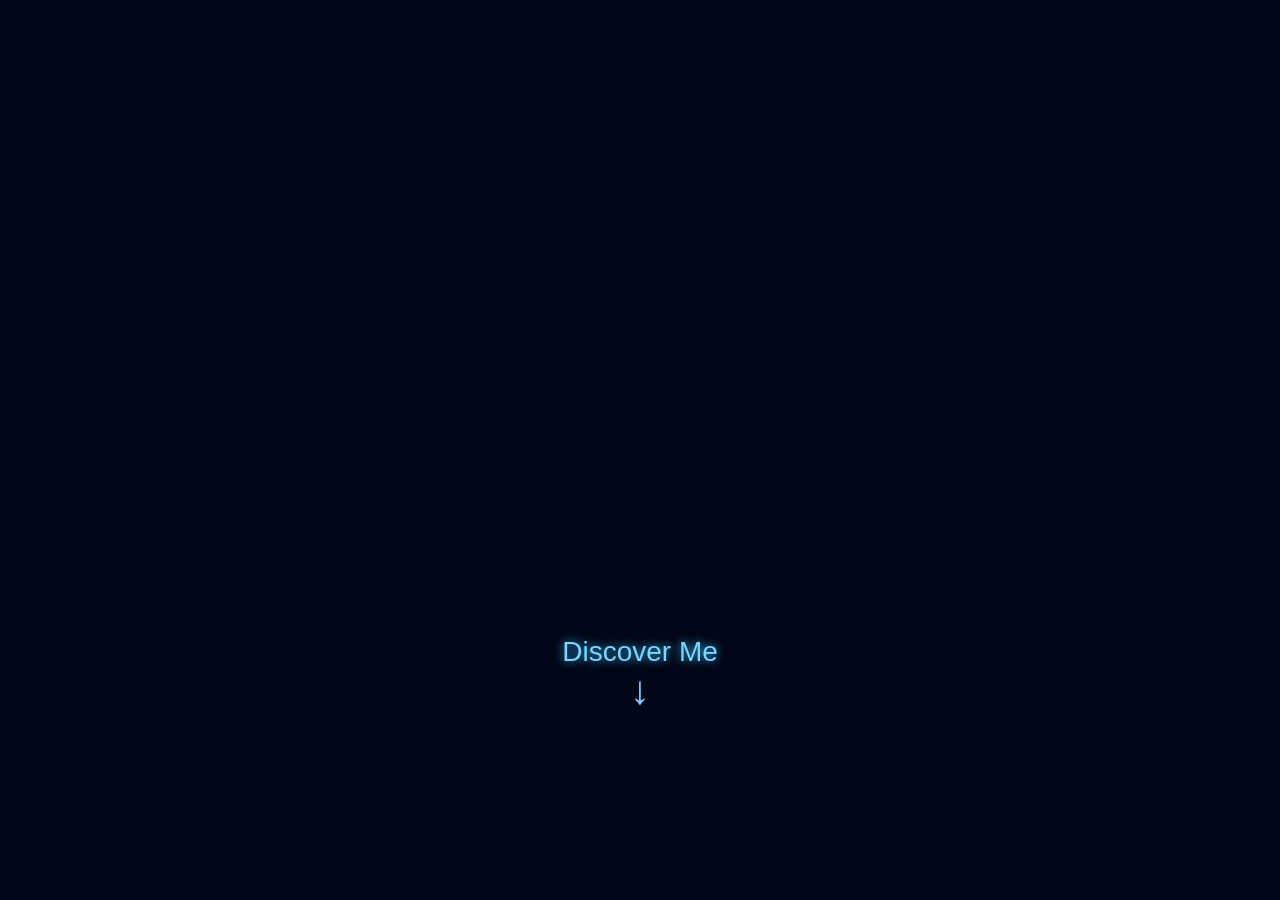
==== index.html @ 6252eab5 "Initial portfolio structure" ====
<!DOCTYPE html>
<html lang="en">
    <head>
        <meta charset="UTF-8">
        <meta name="viewport" content="width=device-width, initial-scale=1.0">
        <title>Srishti | Portfolio</title>
        <link rel="stylesheet" href="style.css">
    </head>
    <body>
    <section class="hero">
        <div class="character-wrap">
            <svg class="animated"
           id="freepik_stories-thesis"
           xmlns="http://www.w3.org/2000/svg"
           viewBox="0 0 500 500"
           xmlns:xlink="http://www.w3.org/1999/xlink">

           
        <!-- 🔴 PASTE ALL YOUR SVG <g> CONTENT HERE -->
        <!-- EVERYTHING BETWEEN <svg> ... </svg> -->

      </svg>
        </div>

        <div class="discover">
            <p>Discover Me</p>
            <span >↓</span>
        </div>
    </section>
    <script src="script.js"></script>
    </body>

</html>
---- style.css ----
*{
    margin:0;
    padding:0;
    box-sizing: border-box;
}
body{
    background-color: #020617;
    color: #e2e8f0;
    font-family: Arial, sans-serif;

}
.hero{
    height: 100vh;
    display: flex;
    flex-direction:column;
    justify-content:center;
    align-items: center;
    gap: 24px;
}
.character-wrap{
    width: 420px;
    max-width: 80vw;
}
.discover p{
    font-size:28px;
    color: #7dd3fc;
    text-shadow: 0 0 10px #38bdf8;

}
.discover span{
    display:block;
    font-size:40px;
    text-align:center;
    color: #7dd3fc;
}
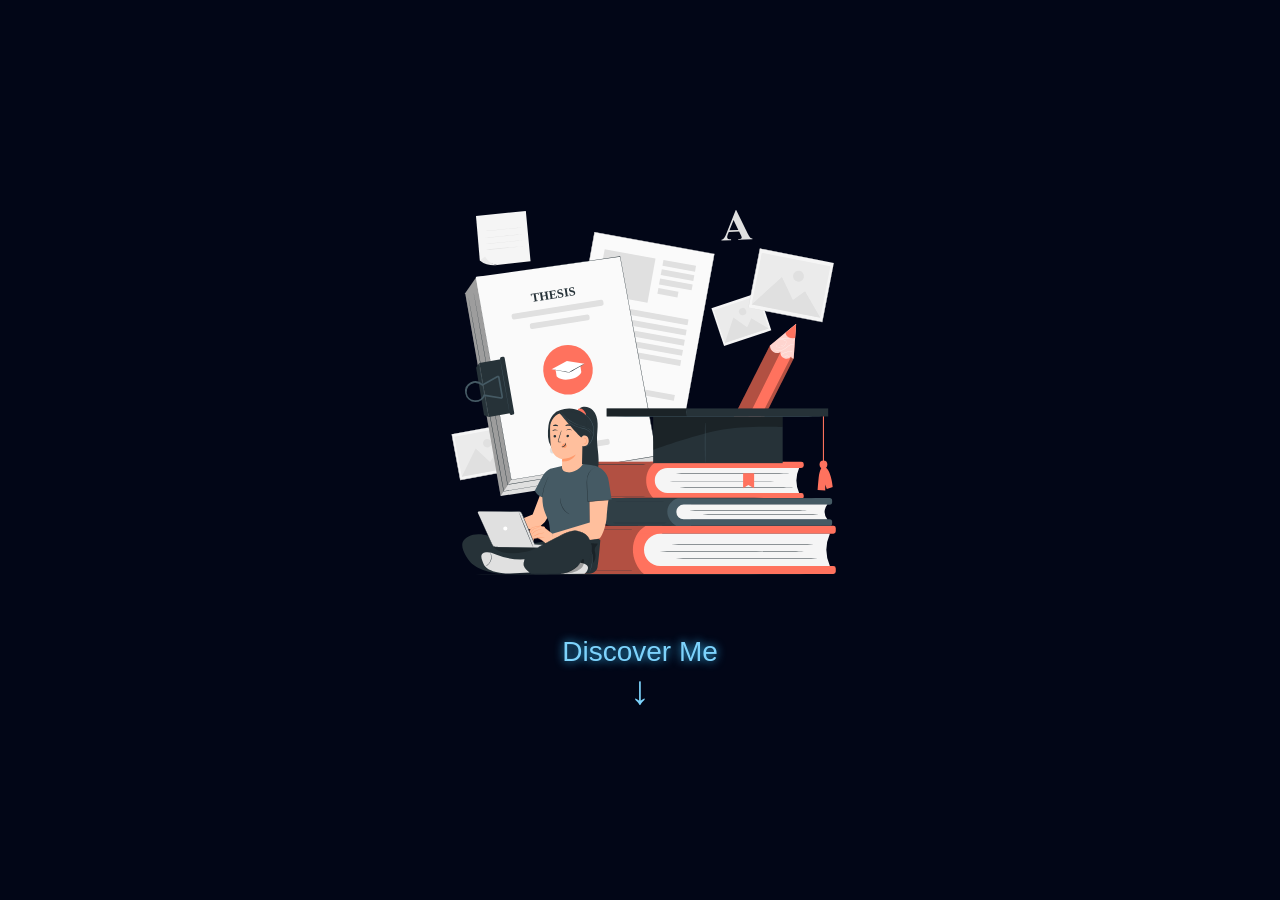
==== commit 18781b38: "added svg and hovering effects" ====
--- a/index.html
+++ b/index.html
@@ -9,17 +9,9 @@
     <body>
     <section class="hero">
         <div class="character-wrap">
-            <svg class="animated"
-           id="freepik_stories-thesis"
-           xmlns="http://www.w3.org/2000/svg"
-           viewBox="0 0 500 500"
-           xmlns:xlink="http://www.w3.org/1999/xlink">
-
-           
-        <!-- 🔴 PASTE ALL YOUR SVG <g> CONTENT HERE -->
-        <!-- EVERYTHING BETWEEN <svg> ... </svg> -->
-
-      </svg>
+          
+        <svg class="animated" id="freepik_stories-thesis" xmlns="http://www.w3.org/2000/svg" viewBox="0 0 500 500" version="1.1" xmlns:xlink="http://www.w3.org/1999/xlink" xmlns:svgjs="http://svgjs.com/svgjs"><g id="freepik--background-complete--inject-161" class="animable" style="transform-origin: 253.2px 187.16px;"><g id="el8sx26xy6p17"><rect x="30.42" y="286.45" width="69.22" height="55.34" style="fill: rgb(245, 245, 245); transform-origin: 65.03px 314.12px; transform: rotate(-10.6deg);" class="animable"></rect></g><path d="M94,280.56l-.33.08-1,.19-3.69.72-13.93,2.67L26,293.52l.19-.28c3,16.19,6.52,34.75,10.21,54.39h0l-.31-.22,68-12.68-.17.26c-3-16.38-5.52-29.95-7.27-39.46-.86-4.75-1.54-8.48-2-11-.23-1.27-.4-2.24-.52-2.92s-.17-1-.17-1,.08.32.2,1l.57,2.87c.49,2.55,1.2,6.26,2.11,11,1.81,9.53,4.39,23.14,7.51,39.56l.05.21-.22.05L36.14,348l-.26.05-.05-.27h0c-3.66-19.64-7.13-38.2-10.15-54.4l0-.23.24-.05L75.16,284l13.89-2.54,3.67-.66.93-.16Z" style="fill: rgb(224, 224, 224); transform-origin: 65.04px 314.305px;" id="eli4t8zsnjisf" class="animable"></path><g id="elwce8hynsrtm"><rect x="32.8" y="289.94" width="64.36" height="48.37" style="fill: rgb(235, 235, 235); transform-origin: 64.98px 314.125px; transform: rotate(-10.6deg);" class="animable"></rect></g><polygon points="37.8 343.82 54.37 310.13 71.51 326.06 78.95 314.44 101.06 331.99 37.8 343.82" style="fill: rgb(224, 224, 224); transform-origin: 69.43px 326.975px;" id="elloaudw7myx" class="animable"></polygon><path d="M73.19,302.87a5.07,5.07,0,1,1-5.92-4.05A5.07,5.07,0,0,1,73.19,302.87Z" style="fill: rgb(224, 224, 224); transform-origin: 68.2065px 303.803px;" id="elhnpnfuqfcrw" class="animable"></path><g id="elbz5wl16k03t"><rect x="151.97" y="89.38" width="195.57" height="144.8" style="fill: rgb(250, 250, 250); transform-origin: 249.755px 161.78px; transform: rotate(-79.74deg);" class="animable"></rect></g><path d="M303.57,270.89s.05-.32.15-.92l.48-2.71c.42-2.38,1.05-5.9,1.86-10.47,1.65-9.16,4.05-22.54,7.09-39.48l25-138.9.2.28L195.9,52.92h0l.31-.22c-13,71.79-25.07,138.29-34.89,192.43l-.17-.25,103.53,18.86L293.41,269l7.56,1.4c1.71.31,2.6.49,2.6.49l-2.56-.44-7.53-1.34L264.75,264l-103.7-18.66-.21,0,0-.21c9.79-54.16,21.82-120.66,34.8-192.45l0-.26.27,0h0L338.45,78.21l.24.05,0,.23c-10.37,57-19.13,105.13-25.29,139l-7.2,39.4c-.84,4.55-1.48,8-1.92,10.42-.22,1.17-.38,2.06-.49,2.67Z" style="fill: rgb(224, 224, 224); transform-origin: 249.765px 161.655px;" id="eln1v0qondsfc" class="animable"></path><g id="el309u8sam9k2"><rect x="202.69" y="78.04" width="61.48" height="53.56" style="fill: rgb(224, 224, 224); transform-origin: 233.43px 104.82px; transform: rotate(10.26deg);" class="animable"></rect></g><g id="el0rsmyx71f4yh"><rect x="277.03" y="89.12" width="39.36" height="6.99" style="fill: rgb(224, 224, 224); transform-origin: 296.71px 92.615px; transform: rotate(10.26deg);" class="animable"></rect></g><g id="eldlwut2esyp5"><rect x="195.71" y="146.52" width="112.34" height="6.99" style="fill: rgb(224, 224, 224); transform-origin: 251.88px 150.015px; transform: rotate(10.26deg);" class="animable"></rect></g><g id="elhm9gqmitom5"><rect x="193.52" y="158.63" width="112.34" height="6.99" style="fill: rgb(224, 224, 224); transform-origin: 249.69px 162.125px; transform: rotate(10.26deg);" class="animable"></rect></g><g id="el695xyw5ick"><rect x="191.33" y="170.73" width="112.34" height="6.99" style="fill: rgb(224, 224, 224); transform-origin: 247.5px 174.225px; transform: rotate(10.26deg);" class="animable"></rect></g><g id="elobc53qbw628"><rect x="189.13" y="182.84" width="112.34" height="6.99" style="fill: rgb(224, 224, 224); transform-origin: 245.3px 186.335px; transform: rotate(10.26deg);" class="animable"></rect></g><g id="el4hdaswkaq0c"><rect x="186.94" y="194.94" width="112.34" height="6.99" style="fill: rgb(224, 224, 224); transform-origin: 243.11px 198.435px; transform: rotate(10.26deg);" class="animable"></rect></g><g id="el2j4w53pngjs"><rect x="179.43" y="236.44" width="112.34" height="6.99" style="fill: rgb(224, 224, 224); transform-origin: 235.6px 239.935px; transform: rotate(10.26deg);" class="animable"></rect></g><g id="elz5rcsgw7vks"><rect x="185.16" y="202.53" width="61.67" height="6.99" style="fill: rgb(224, 224, 224); transform-origin: 215.995px 206.025px; transform: rotate(10.26deg);" class="animable"></rect></g><g id="el0wqcmqgoxikb"><rect x="275.02" y="100.25" width="39.36" height="6.99" style="fill: rgb(224, 224, 224); transform-origin: 294.7px 103.745px; transform: rotate(10.26deg);" class="animable"></rect></g><g id="eldefyq8ku51j"><rect x="273" y="111.38" width="39.36" height="6.99" style="fill: rgb(224, 224, 224); transform-origin: 292.68px 114.875px; transform: rotate(10.4077deg);" class="animable"></rect></g><g id="el8rw4mo4u4em"><rect x="271.11" y="121.16" width="24.27" height="6.99" style="fill: rgb(224, 224, 224); transform-origin: 283.245px 124.655px; transform: rotate(10.26deg);" class="animable"></rect></g><path d="M368,51.76l-12.29.5-1.33,3.44a7.59,7.59,0,0,0-.6,2.83A2.32,2.32,0,0,0,355,60.64a10.09,10.09,0,0,0,3.44.47l0,1L347,62.53l0-1a5.17,5.17,0,0,0,3-1.68,20.43,20.43,0,0,0,2.77-5.36L364,26.27l.49,0,13.69,28q2,4,3.16,5a4,4,0,0,0,2.5.83l0,.94-16.83.68,0-.95.7,0a5.19,5.19,0,0,0,2.82-.68,1.34,1.34,0,0,0,.52-1.2,3.21,3.21,0,0,0-.19-.94c0-.15-.33-.79-.85-1.89Zm-.95-1.86-5.66-11.78-4.86,12.2Z" style="fill: rgb(224, 224, 224); transform-origin: 365.42px 44.4px;" id="el5mfqd2sklts" class="animable"></path><g id="el0eger2beatn5"><rect x="341.04" y="132.61" width="59.26" height="47.38" style="fill: rgb(245, 245, 245); transform-origin: 370.67px 156.3px; transform: rotate(-18.47deg);" class="animable"></rect></g><g id="elnxmldl0bpfn"><rect x="343.08" y="135.6" width="55.09" height="41.41" style="fill: rgb(235, 235, 235); transform-origin: 370.625px 156.305px; transform: rotate(-18.47deg);" class="animable"></rect></g><polygon points="351.06 184.67 361.16 154.16 377.56 165.66 382.5 154.93 403.31 167.22 351.06 184.67" style="fill: rgb(224, 224, 224); transform-origin: 377.185px 169.415px;" id="el8aqpzucdksu" class="animable"></polygon><path d="M376.26,145.79a4.34,4.34,0,1,1-5.49-2.74A4.33,4.33,0,0,1,376.26,145.79Z" style="fill: rgb(224, 224, 224); transform-origin: 372.144px 147.165px;" id="elrfrnpo9lly" class="animable"></path><g id="elgmjlf4nin1s"><rect x="394.11" y="71.12" width="71.59" height="89.54" style="fill: rgb(245, 245, 245); transform-origin: 429.905px 115.89px; transform: rotate(-78.92deg);" class="animable"></rect></g><path d="M480.72,89.37l-.43-.07-1.24-.22-4.78-.91-18-3.46L392.8,72.4l.28-.19c-4.09,20.91-8.77,44.88-13.73,70.25h0l-.21-.32L467,159.41l-.26.17c4.19-21.14,7.66-38.67,10.09-50.92,1.23-6.13,2.19-10.94,2.85-14.23.33-1.64.58-2.89.76-3.76s.28-1.3.28-1.3-.07.43-.23,1.27-.39,2.1-.7,3.72c-.63,3.28-1.55,8.08-2.72,14.2-2.38,12.3-5.79,29.89-9.89,51.11l-.05.22-.21,0L379,142.68l-.26-.05.05-.26h0c5-25.36,9.69-49.33,13.79-70.24l.05-.24.23.05L456.47,84.5l17.92,3.58,4.73,1,1.2.25Z" style="fill: rgb(224, 224, 224); transform-origin: 429.73px 115.89px;" id="elqd9y71m0oqm" class="animable"></path><g id="el7oorfshxd42"><rect x="398.56" y="74.26" width="62.57" height="83.25" style="fill: rgb(235, 235, 235); transform-origin: 429.845px 115.885px; transform: rotate(-78.92deg);" class="animable"></rect></g><polygon points="382.98 138.59 418.99 106.01 431.99 133.35 446.48 122.93 464.68 154.59 382.98 138.59" style="fill: rgb(224, 224, 224); transform-origin: 423.83px 130.3px;" id="elgltfud566om" class="animable"></polygon><path d="M445.09,106.26a6.56,6.56,0,1,1-5.18-7.69A6.55,6.55,0,0,1,445.09,106.26Z" style="fill: rgb(224, 224, 224); transform-origin: 438.651px 105.008px;" id="elq28e1c486de" class="animable"></path><polygon points="54.74 33.21 59.28 86.19 79.83 91.76 119.69 87.13 114.08 27.49 54.74 33.21" style="fill: rgb(245, 245, 245); transform-origin: 87.215px 59.625px;" id="elcc2b7y45qg" class="animable"></polygon><path d="M65.55,81.43l-6.26,4.76a22.73,22.73,0,0,0,8.17,4.54,32.74,32.74,0,0,0,12.37,1S70.34,90.12,65.55,81.43Z" style="fill: rgb(235, 235, 235); transform-origin: 69.56px 86.679px;" id="el5hisvqn6di8" class="animable"></path><path d="M109.28,47c0,.1-10.08,1.15-22.53,2.36s-22.57,2.11-22.58,2S74.25,50.18,86.71,49,109.27,46.87,109.28,47Z" style="fill: rgb(224, 224, 224); transform-origin: 86.725px 49.1786px;" id="ello28memj4i" class="animable"></path><path d="M109.87,55.12c0,.1-10.08,1.16-22.53,2.37s-22.57,2.1-22.58,2,10.08-1.16,22.54-2.37S109.86,55,109.87,55.12Z" style="fill: rgb(224, 224, 224); transform-origin: 87.315px 57.3035px;" id="elv57mzdz3jrf" class="animable"></path><path d="M110.82,62.31c0,.1-10.08,1.16-22.53,2.36s-22.56,2.11-22.57,2,10.07-1.15,22.53-2.36S110.81,62.21,110.82,62.31Z" style="fill: rgb(224, 224, 224); transform-origin: 88.27px 64.4907px;" id="elnrbuugxo83s" class="animable"></path><path d="M111.45,69.26c0,.09-10.08,1.15-22.54,2.36s-22.56,2.11-22.57,2,10.08-1.16,22.54-2.36S111.44,69.16,111.45,69.26Z" style="fill: rgb(224, 224, 224); transform-origin: 88.895px 71.4408px;" id="el230exxy1l5l" class="animable"></path></g><g id="freepik--Floor--inject-161" class="animable" style="transform-origin: 249px 459.895px;"><path d="M484.39,459.9c0,.14-105.4.26-235.38.26s-235.4-.12-235.4-.26,105.37-.27,235.4-.27S484.39,459.75,484.39,459.9Z" style="fill: rgb(38, 50, 56); transform-origin: 249px 459.895px;" id="el95smunwwf8" class="animable"></path></g><g id="freepik--Thesis--inject-161" class="animable animator-hidden" style="transform-origin: 156.069px 224.035px;"><polygon points="41.94 125.35 84.1 366.77 261.88 338.86 270.12 318.95 222.02 95.72 55.38 105.66 41.94 125.35" style="fill: rgb(224, 224, 224); transform-origin: 156.03px 231.245px;" id="elzoabm8laxjc" class="animable"></polygon><g id="el36cc2jr0fjg"><polygon points="84.1 366.77 96.73 347.42 54.57 105.99 41.94 125.35 84.1 366.77" style="opacity: 0.3; transform-origin: 69.335px 236.38px;" class="animable"></polygon></g><polygon points="54.57 105.99 96.73 347.42 270.12 318.95 226.31 81.5 54.57 105.99" style="fill: rgb(250, 250, 250); transform-origin: 162.345px 214.46px;" id="el1ffz67tou2rh" class="animable"></polygon><path d="M54.57,106l171.71-24.7.21,0,0,.2C238.78,147.81,254,230,270.38,318.9l.05.27-.27.05-2.86.47-170.53,28-.24,0,0-.24C71.73,204.86,54.94,108.12,54.57,106c.37,2.13,17.36,98.83,42.4,241.38l-.28-.19,170.52-28,2.86-.47-.22.31c-16.38-88.91-31.52-171.1-43.75-237.46l.24.17Z" style="fill: rgb(38, 50, 56); transform-origin: 162.5px 214.495px;" id="ellahppncu85" class="animable"></path><g id="elun8bh78z3ci"><circle cx="164.29" cy="216.42" r="29.55" style="fill: rgb(255, 114, 94); transform-origin: 164.29px 216.42px; transform: rotate(-82.43deg);" class="animable"></circle></g><path d="M150.74,224.18l-1.34-8.51L178.87,211l1.26,8s-1.8,6.88-13.72,8.76S150.74,224.18,150.74,224.18Z" style="fill: rgb(255, 255, 255); transform-origin: 164.765px 219.577px;" id="eld48mi1vqc7" class="animable"></path><polygon points="144.75 215.72 165.78 219.46 184.02 209.2 162.96 205.87 144.75 215.72" style="fill: rgb(255, 255, 255); transform-origin: 164.385px 212.665px;" id="el69gti45qw8h" class="animable"></polygon><g id="elz9k298idz4"><rect x="96.64" y="141.39" width="110.49" height="6.96" rx="2.35" style="fill: rgb(224, 224, 224); transform-origin: 151.885px 144.87px; transform: rotate(-8.98deg);" class="animable"></rect></g><g id="elkhqm8b4ue5i"><rect x="118.57" y="155.76" width="71.79" height="6.96" rx="2.35" style="fill: rgb(224, 224, 224); transform-origin: 154.465px 159.24px; transform: rotate(-8.98deg);" class="animable"></rect></g><g id="elvtcg752lvdf"><rect x="142.43" y="303.89" width="71.79" height="6.96" rx="2.35" style="fill: rgb(224, 224, 224); transform-origin: 178.325px 307.37px; transform: rotate(-8.98deg);" class="animable"></rect></g><path d="M261.19,325.66l-.84.16-2.48.43-9.59,1.6-35.61,5.84L92.37,353.24l-.26.05,0-.26c-1.68-9.55-3.45-19.55-5.25-29.74C77.18,268.54,68.46,219,62.15,183.11c-3.13-17.94-5.66-32.45-7.42-42.49-.86-5-1.53-8.91-2-11.56-.22-1.32-.39-2.32-.51-3s-.15-1-.15-1,.08.35.21,1,.31,1.69.55,3c.48,2.65,1.18,6.54,2.09,11.54,1.79,10,4.38,24.54,7.58,42.46,6.35,35.88,15.13,85.42,24.82,140.16,1.8,10.18,3.56,20.19,5.25,29.74l-.31-.22,120.34-19.38,35.63-5.68,9.6-1.51,2.49-.38Z" style="fill: rgb(38, 50, 56); transform-origin: 156.63px 239.175px;" id="elg0ijj4p4ru8" class="animable"></path><path d="M248,334.74l-.79.16-2.34.41-9.06,1.54-33.68,5.62L87.83,361.39l-.26,0,0-.25L81,325.47c-9.79-54-18.65-102.85-25.07-138.23-3.18-17.68-5.76-32-7.54-41.9-.87-4.94-1.56-8.78-2-11.4-.22-1.29-.4-2.28-.51-3s-.16-1-.16-1,.08.33.21,1l.57,3c.48,2.61,1.2,6.44,2.12,11.37l7.7,41.87c6.46,35.38,15.38,84.23,25.23,138.2,2.22,12.23,4.4,24.2,6.49,35.71l-.3-.21,114.31-18.74,33.7-5.47,9.07-1.45,2.35-.36Z" style="fill: rgb(38, 50, 56); transform-origin: 146.86px 245.665px;" id="el1xojkuuos3vk" class="animable"></path><polygon points="58.76 208.23 54.85 213.75 64.34 270.64 69.99 272.56 58.76 208.23" style="fill: rgb(38, 50, 56); transform-origin: 62.42px 240.395px;" id="eleunxr2gnkc7" class="animable"></polygon><g id="elftskhzo2r2f"><rect x="64.17" y="205.38" width="27.48" height="65.3" style="fill: rgb(38, 50, 56); transform-origin: 77.91px 238.03px; transform: rotate(-9.91deg);" class="animable"></rect></g><g id="elt47qkmeby9r"><rect x="89.1" y="200.62" width="5.49" height="69.84" rx="1.85" style="fill: rgb(38, 50, 56); transform-origin: 91.845px 235.54px; transform: rotate(-9.9deg);" class="animable"></rect></g><path d="M54.08,254.77A12.42,12.42,0,0,1,41.82,244a12.4,12.4,0,0,1,20.79-10.69l16.9-9.6a2.32,2.32,0,0,1,3.43,1.62l4,22.89a2.31,2.31,0,0,1-2.65,2.69l-19.08-3a12.44,12.44,0,0,1-11.13,6.88Zm0-22.81a9.47,9.47,0,0,0-1.5.11,10.58,10.58,0,0,0-8.81,11.68,10.4,10.4,0,0,0,19.9,2.64l.3-.72L84.61,249a.28.28,0,0,0,.27-.09.31.31,0,0,0,.09-.27l-4-22.9a.32.32,0,0,0-.18-.23.32.32,0,0,0-.29,0L62.25,235.83l-.54-.57A10.43,10.43,0,0,0,54.11,232Z" style="fill: rgb(69, 90, 100); transform-origin: 64.3424px 239.099px;" id="el42h0mprsdn4" class="animable"></path><path d="M94.68,267.75a3.53,3.53,0,0,1-.14-.64c-.09-.48-.2-1.09-.35-1.84-.3-1.67-.72-4-1.24-6.8-1-5.79-2.44-13.69-4-22.42s-2.89-16.65-3.89-22.46c-.47-2.82-.85-5.13-1.12-6.81-.12-.76-.21-1.38-.28-1.86a2.64,2.64,0,0,1-.06-.65,4.63,4.63,0,0,1,.16.63c.1.48.23,1.09.38,1.84.32,1.67.76,4,1.29,6.79,1.07,5.73,2.5,13.66,4,22.42s2.9,16.71,3.84,22.46c.48,2.88.84,5.21,1.08,6.82.11.81.21,1.43.25,1.87A2.66,2.66,0,0,1,94.68,267.75Z" style="fill: rgb(69, 90, 100); transform-origin: 89.1393px 236.01px;" id="elzk3t04w2rm" class="animable"></path><path d="M69.45,272.78a5.68,5.68,0,0,1-.14-.65c-.09-.47-.2-1.08-.34-1.84-.31-1.67-.73-4-1.25-6.79-1-5.8-2.44-13.7-4-22.43s-2.88-16.65-3.89-22.45c-.47-2.83-.85-5.14-1.12-6.81-.12-.77-.21-1.38-.28-1.86a2.71,2.71,0,0,1-.06-.66,3.68,3.68,0,0,1,.17.64c.09.48.22,1.09.37,1.84.32,1.67.76,4,1.29,6.78,1.07,5.74,2.5,13.66,4,22.43s2.9,16.7,3.85,22.45c.47,2.88.84,5.21,1.07,6.83.11.81.21,1.43.25,1.86A2.74,2.74,0,0,1,69.45,272.78Z" style="fill: rgb(69, 90, 100); transform-origin: 63.9093px 241.035px;" id="elqw7wjqyzp5" class="animable"></path><path d="M184,209.2a10.26,10.26,0,0,1-1.38.89l-3.86,2.27c-3.28,1.9-7.83,4.49-12.87,7.33l-.09.05-.09,0-.21,0c-5.75-1-11-2-14.7-2.69l-4.45-.87a9.33,9.33,0,0,1-1.62-.4,12.11,12.11,0,0,1,1.66.19l4.47.71c3.78.62,9,1.52,14.74,2.54l.2,0-.18,0c5.05-2.83,9.63-5.37,13-7.19l3.95-2.12A8.63,8.63,0,0,1,184,209.2Z" style="fill: rgb(38, 50, 56); transform-origin: 164.365px 214.47px;" id="elsni9afndh9" class="animable"></path><text transform="matrix(0.99, -0.16, 0.16, 0.99, 121.26, 135.83)" style="font-size:14.684189796447754px;fill:#263238;font-family:Montserrat-ExtraBold, Montserrat;font-weight:800">THESIS</text></g><g id="freepik--Books--inject-161" class="animable" style="transform-origin: 313.485px 392.675px;"><path d="M199.18,325.79h85.26a0,0,0,0,1,0,0v44.74a0,0,0,0,1,0,0H199.18a17.65,17.65,0,0,1-17.65-17.65v-9.45a17.65,17.65,0,0,1,17.65-17.65Z" style="fill: rgb(255, 114, 94); transform-origin: 232.985px 348.155px;" id="elnwpp3qcqxh" class="animable"></path><path d="M262.15,325.79H442a2.93,2.93,0,0,1,2.93,2.93v1.57a2.93,2.93,0,0,1-2.93,2.93H262.15a0,0,0,0,1,0,0v-7.43A0,0,0,0,1,262.15,325.79Z" style="fill: rgb(255, 114, 94); transform-origin: 353.54px 329.505px;" id="el00wglei23qbkm" class="animable"></path><path d="M262.15,363.11H442a2.93,2.93,0,0,1,2.93,2.93v1.57a2.93,2.93,0,0,1-2.93,2.93H262.15a0,0,0,0,1,0,0v-7.43a0,0,0,0,1,0,0Z" style="fill: rgb(255, 114, 94); transform-origin: 353.54px 366.825px;" id="el6z8ydn3wong" class="animable"></path><path d="M439.46,363.11H282.55a14.94,14.94,0,0,1-14.94-14.95h0a14.94,14.94,0,0,1,14.94-14.94H439.46A37,37,0,0,0,439.46,363.11Z" style="fill: rgb(245, 245, 245); transform-origin: 353.535px 348.165px;" id="elhjn75i7ro3c" class="animable"></path><g id="elbp98zj1jd17"><path d="M267.61,370.54H199.53a18,18,0,0,1-18-18v-8.89a17.86,17.86,0,0,1,17.86-17.86h69.91C253.11,335.61,254.32,359.11,267.61,370.54Z" style="opacity: 0.3; transform-origin: 225.415px 348.165px;" class="animable"></path></g><path d="M420.4,349.55c0,.15-32.21.27-71.93.27s-71.93-.12-71.93-.27,32.2-.27,71.93-.27S420.4,349.4,420.4,349.55Z" style="fill: rgb(38, 50, 56); transform-origin: 348.47px 349.55px;" id="elyc9pgmx5ptr" class="animable"></path><path d="M435.2,356.19c0,.15-32.21.27-71.93.27s-71.93-.12-71.93-.27,32.2-.26,71.93-.26S435.2,356.05,435.2,356.19Z" style="fill: rgb(38, 50, 56); transform-origin: 363.27px 356.195px;" id="el8z5mhhwkget" class="animable"></path><path d="M430.84,340.13c0,.15-32.21.27-71.93.27s-71.94-.12-71.94-.27,32.2-.27,71.94-.27S430.84,340,430.84,340.13Z" style="fill: rgb(38, 50, 56); transform-origin: 358.905px 340.13px;" id="elj5daiuir4be" class="animable"></path><path d="M259.73,367.4c0,.15-15.08.27-33.67.27s-33.67-.12-33.67-.27,15.07-.27,33.67-.27S259.73,367.25,259.73,367.4Z" style="fill: rgb(38, 50, 56); transform-origin: 226.06px 367.4px;" id="elvftw3ypkyta" class="animable"></path><path d="M259.73,329.51c0,.15-15.08.27-33.67.27s-33.67-.12-33.67-.27,15.07-.27,33.67-.27S259.73,329.36,259.73,329.51Z" style="fill: rgb(38, 50, 56); transform-origin: 226.06px 329.51px;" id="el5yca7gancer" class="animable"></path><path d="M161.54,401.94H276.43a0,0,0,0,1,0,0v57.62a0,0,0,0,1,0,0H161.54a17.65,17.65,0,0,1-17.65-17.65V419.59a17.65,17.65,0,0,1,17.65-17.65Z" style="fill: rgb(255, 114, 94); transform-origin: 210.16px 430.75px;" id="ellfyg9z8p6ma" class="animable"></path><path d="M247.72,401.94H480.15a2.93,2.93,0,0,1,2.93,2.93v3.71a2.93,2.93,0,0,1-2.93,2.93H247.72a0,0,0,0,1,0,0v-9.57A0,0,0,0,1,247.72,401.94Z" style="fill: rgb(255, 114, 94); transform-origin: 365.4px 406.725px;" id="el0pldcqth8zs" class="animable"></path><path d="M247.72,450H480.15a2.93,2.93,0,0,1,2.93,2.93v3.71a2.93,2.93,0,0,1-2.93,2.93H247.72a0,0,0,0,1,0,0V450A0,0,0,0,1,247.72,450Z" style="fill: rgb(255, 114, 94); transform-origin: 365.4px 454.785px;" id="elyetrie5m2sg" class="animable"></path><path d="M476.06,450H274a19.25,19.25,0,0,1-19.24-19.25h0A19.24,19.24,0,0,1,274,411.51H476.06A47.59,47.59,0,0,0,476.06,450Z" style="fill: rgb(245, 245, 245); transform-origin: 365.41px 430.755px;" id="elucsmllc6sk" class="animable"></path><g id="eltctsdv1if5h"><path d="M254.74,459.56H161.31a17.41,17.41,0,0,1-17.41-17.42V420a18,18,0,0,1,18-18h95C236.07,414.58,237.63,444.85,254.74,459.56Z" style="opacity: 0.3; transform-origin: 200.4px 430.78px;" class="animable"></path></g><path d="M451.51,432.54c0,.15-41.48.27-92.63.27s-92.64-.12-92.64-.27,41.47-.27,92.64-.27S451.51,432.39,451.51,432.54Z" style="fill: rgb(38, 50, 56); transform-origin: 358.875px 432.54px;" id="elfc67lxfyxt9" class="animable"></path><path d="M470.58,441.09c0,.15-41.48.27-92.64.27s-92.64-.12-92.64-.27,41.47-.26,92.64-.26S470.58,441,470.58,441.09Z" style="fill: rgb(38, 50, 56); transform-origin: 377.94px 441.095px;" id="el6wtm0rcrgm" class="animable"></path><path d="M465,424.6c0,.15-41.47.27-92.63.27s-92.64-.12-92.64-.27,41.47-.27,92.64-.27S465,424.45,465,424.6Z" style="fill: rgb(38, 50, 56); transform-origin: 372.365px 424.6px;" id="el8qzghyro7ox" class="animable"></path><path d="M244.59,455.52c0,.15-19.41.27-43.36.27s-43.36-.12-43.36-.27,19.41-.26,43.36-.26S244.59,455.38,244.59,455.52Z" style="fill: rgb(38, 50, 56); transform-origin: 201.23px 455.525px;" id="ele7grpga516w" class="animable"></path><path d="M244.59,406.73c0,.14-19.41.26-43.36.26s-43.36-.12-43.36-.26,19.41-.27,43.36-.27S244.59,406.58,244.59,406.73Z" style="fill: rgb(38, 50, 56); transform-origin: 201.23px 406.725px;" id="elj3k1ldo6a1" class="animable"></path><path d="M216.18,369.16h94.66a0,0,0,0,1,0,0v33a0,0,0,0,1,0,0H216.18a13,13,0,0,1-13-13v-7a13,13,0,0,1,13-13Z" style="fill: rgb(69, 90, 100); transform-origin: 257.01px 385.66px;" id="elird2vmvqj6g" class="animable"></path><path d="M287.52,369.16H475.68a3.07,3.07,0,0,1,3.07,3.07v1.64a3.07,3.07,0,0,1-3.07,3.07H287.52a0,0,0,0,1,0,0v-7.77A0,0,0,0,1,287.52,369.16Z" style="fill: rgb(69, 90, 100); transform-origin: 383.135px 373.05px;" id="elnr3w2h8rcg" class="animable"></path><path d="M287.52,394.38H475.68a3.07,3.07,0,0,1,3.07,3.07v1.64a3.07,3.07,0,0,1-3.07,3.07H287.52a0,0,0,0,1,0,0v-7.77A0,0,0,0,1,287.52,394.38Z" style="fill: rgb(69, 90, 100); transform-origin: 383.135px 398.27px;" id="elsuedu0bae0g" class="animable"></path><path d="M473,394.38H302a8.73,8.73,0,0,1-8.73-8.72h0a8.73,8.73,0,0,1,8.73-8.73H473Q466.44,385.66,473,394.38Z" style="fill: rgb(245, 245, 245); transform-origin: 383.135px 385.655px;" id="eltjskir5dtm" class="animable"></path><g id="el6qf76yxg2cf"><path d="M293.22,402.15h-77a13.09,13.09,0,0,1-13.09-13.1v-6.52a13.36,13.36,0,0,1,13.36-13.37H295C278.05,376.4,279.32,393.73,293.22,402.15Z" style="opacity: 0.3; transform-origin: 249.065px 385.655px;" class="animable"></path></g><path d="M453.09,384.28c0,.15-33.7.27-75.26.27s-75.26-.12-75.26-.27,33.69-.26,75.26-.26S453.09,384.14,453.09,384.28Z" style="fill: rgb(38, 50, 56); transform-origin: 377.83px 384.285px;" id="el5qx1toknm29" class="animable"></path><path d="M468.58,389c0,.15-33.7.27-75.26.27s-75.26-.12-75.26-.27,33.69-.27,75.26-.27S468.58,388.83,468.58,389Z" style="fill: rgb(38, 50, 56); transform-origin: 393.32px 389px;" id="elsn4xloc9ger" class="animable"></path><path d="M285,398.87c0,.15-15.77.27-35.23.27s-35.23-.12-35.23-.27,15.77-.27,35.23-.27S285,398.72,285,398.87Z" style="fill: rgb(38, 50, 56); transform-origin: 249.77px 398.87px;" id="el653kxzuy1br" class="animable"></path><path d="M285,373.05c0,.15-15.77.26-35.23.26s-35.23-.11-35.23-.26,15.77-.27,35.23-.27S285,372.9,285,373.05Z" style="fill: rgb(38, 50, 56); transform-origin: 249.77px 373.045px;" id="elwo8fqp830t" class="animable"></path><path d="M476.5,369.16c0,.15-57.87.27-129.23.27S218,369.31,218,369.16s57.85-.27,129.24-.27S476.5,369,476.5,369.16Z" style="fill: rgb(38, 50, 56); transform-origin: 347.25px 369.16px;" id="eletd562041tb" class="animable"></path><polygon points="372.73 339.64 372.73 357.56 378.94 353.58 385.86 357.56 385.86 339.64 372.73 339.64" style="fill: rgb(255, 114, 94); transform-origin: 379.295px 348.6px;" id="elmtd28iztjo" class="animable"></polygon></g><g id="freepik--Pencil--inject-161" class="animable animator-active" style="transform-origin: 396.425px 228.46px;"><polygon points="435.84 161.77 404.57 187.82 357.01 281.78 386.66 295.18 432.92 203.03 435.84 161.77" style="fill: rgb(255, 114, 94); transform-origin: 396.425px 228.475px;" id="ele95pmukwfkn" class="animable"></polygon><g id="eld2rrv0otx7o"><g style="opacity: 0.7; transform-origin: 420.265px 182.421px;" class="animable"><path d="M432.92,203a2.42,2.42,0,0,1-3-2.42,7.24,7.24,0,0,1-12.72-5.13,8.44,8.44,0,0,1-12.43-7.86l31-25.85Z" style="fill: rgb(255, 255, 255); transform-origin: 420.265px 182.421px;" id="el2bfisb64e3v" class="animable"></path></g></g><path d="M423.26,172.25s.48,7.78,11.38,6.42l1.2-16.9Z" style="fill: rgb(255, 114, 94); transform-origin: 429.55px 170.3px;" id="el0lnpikgu3o59" class="animable"></path><g id="elsyfiircwd6g"><path d="M417.24,195.48l-45.85,92.29-14.38-6,47.56-94,.24-.2a8.15,8.15,0,0,0,.64,3.66,8.87,8.87,0,0,0,3.08,3.76,8.32,8.32,0,0,0,5.69,1.39A8.69,8.69,0,0,0,417.24,195.48Z" style="opacity: 0.3; transform-origin: 387.125px 237.67px;" class="animable"></path></g><g id="el80fplr48bz"><path d="M430,200.61l-47.1,92.85,3.8,1.72L432.92,203a2.57,2.57,0,0,1-2.93-1.82A2.91,2.91,0,0,1,430,200.61Z" style="opacity: 0.3; transform-origin: 407.91px 247.895px;" class="animable"></path></g><path d="M417,186.52a.67.67,0,0,0-.16.41.88.88,0,0,0,.8.87,3.33,3.33,0,0,0,2-.56,2.11,2.11,0,0,0,.85-.94,1.39,1.39,0,0,0-.09-1.34,1.86,1.86,0,0,0-1.36-.69,6,6,0,0,0-1.73.1,9.35,9.35,0,0,0-3.57,1.39,2.38,2.38,0,0,0-1.1,1.63,2.13,2.13,0,0,0,.87,1.81,5.68,5.68,0,0,0,4.38.54A8.06,8.06,0,0,0,424,184a2.09,2.09,0,0,0-.46-1.8,3.81,3.81,0,0,0-1.54-1,11,11,0,0,0-3.29-.66,12.21,12.21,0,0,0-4.82.72c-.54.2-1,.39-1.23.52s-.42.2-.42.2a8.93,8.93,0,0,1,1.62-.81,12.13,12.13,0,0,1,4.85-.79,11.11,11.11,0,0,1,3.36.64,4,4,0,0,1,1.62,1.05,2.32,2.32,0,0,1,.52,2,8.35,8.35,0,0,1-8.64,6.09,4.16,4.16,0,0,1-2.19-.76,2.32,2.32,0,0,1-1-2,2.6,2.6,0,0,1,1.2-1.78,9.52,9.52,0,0,1,3.66-1.41,6.37,6.37,0,0,1,1.79-.08,2,2,0,0,1,1.46.77,1.56,1.56,0,0,1,.09,1.49,2.25,2.25,0,0,1-.91,1,3.37,3.37,0,0,1-2.05.53.93.93,0,0,1-.84-.95C416.83,186.6,417,186.51,417,186.52Z" style="fill: rgb(255, 255, 255); transform-origin: 418.25px 185.275px;" id="el52wsbuq6gzf" class="animable"></path><path d="M433.78,186s-.46-.07-1.28,0a8.92,8.92,0,0,0-3.36.9,22.78,22.78,0,0,0-4.32,2.88,19.41,19.41,0,0,1-5.44,3.38,11,11,0,0,1-6.36.24,10.72,10.72,0,0,1-4.57-2.52A10.59,10.59,0,0,1,406.3,188a7.26,7.26,0,0,1-.52-1.18,2.23,2.23,0,0,1,.15.29c.09.2.24.49.44.85a11.31,11.31,0,0,0,2.19,2.71,10.68,10.68,0,0,0,4.51,2.44,11,11,0,0,0,6.24-.26,19.49,19.49,0,0,0,5.38-3.32,21.65,21.65,0,0,1,4.38-2.86,8.52,8.52,0,0,1,3.42-.85A5.12,5.12,0,0,1,433.78,186Z" style="fill: rgb(255, 255, 255); transform-origin: 419.78px 189.789px;" id="eljnl1m4fkhc" class="animable"></path><path d="M433.6,195.37a3.39,3.39,0,0,0-2.15-1,19.05,19.05,0,0,0-5.83.86,32.43,32.43,0,0,0-5.56,2.06c-.69.33-1.23.62-1.61.81a3.44,3.44,0,0,1-.59.3,4.67,4.67,0,0,1,.55-.37c.36-.22.9-.54,1.58-.88a28.31,28.31,0,0,1,5.57-2.14,27.83,27.83,0,0,1,3.22-.68,9.65,9.65,0,0,1,2.69-.11,3.3,3.3,0,0,1,1.68.68A2.26,2.26,0,0,1,433.6,195.37Z" style="fill: rgb(255, 255, 255); transform-origin: 425.73px 196.286px;" id="elqeoiuq4fwmh" class="animable"></path><path d="M420.62,202a6.51,6.51,0,0,1,1-.85,7.54,7.54,0,0,1,3-1.32,3.73,3.73,0,0,1,3.11.77,2.76,2.76,0,0,1,.63.77,1,1,0,0,1,.12.34,4.35,4.35,0,0,0-.85-1,3.72,3.72,0,0,0-3-.67,8.14,8.14,0,0,0-2.91,1.24A11.3,11.3,0,0,1,420.62,202Z" style="fill: rgb(255, 255, 255); transform-origin: 424.55px 200.877px;" id="el13t8u6oipkoq" class="animable"></path><path d="M434.6,180.35a.83.83,0,0,1-.15.13c-.1.07-.25.18-.46.31a2.26,2.26,0,0,1-.81.36,2.54,2.54,0,0,1-1.18-.07c-.85-.19-1.8-.62-2.87-1a22.3,22.3,0,0,0-3.56-.89,43.61,43.61,0,0,0-6.69-.45h-2a3.71,3.71,0,0,1-.75,0l.75-.06,2-.07a37.66,37.66,0,0,1,6.72.39,19.91,19.91,0,0,1,3.6.92c1.08.38,2,.82,2.84,1a2.18,2.18,0,0,0,1.91-.21A7.48,7.48,0,0,1,434.6,180.35Z" style="fill: rgb(255, 255, 255); transform-origin: 425.365px 179.89px;" id="eloloh1ddhlc" class="animable"></path></g><g id="freepik--graduation-cap--inject-161" class="animable" style="transform-origin: 344.835px 311.225px;"><path d="M467.74,265.27v81.91a.65.65,0,0,0,1.29,0V265.27a.65.65,0,0,0-1.29,0Z" style="fill: rgb(255, 114, 94); transform-origin: 468.385px 306.225px;" id="el0zpsjksbe65l" class="animable"></path><path d="M473,329.13a4.62,4.62,0,1,1-4.62-4.62A4.62,4.62,0,0,1,473,329.13Z" style="fill: rgb(255, 114, 94); transform-origin: 468.38px 329.13px;" id="elzgle3mzjxg" class="animable"></path><path d="M467.1,331.52s-3.37,3.37-4.38,13.24-1.23,14.8-1.23,14.8l9.08.56v-7.06c0,.33,1.8,5.27,1.8,5.27l7.18-2.36S477,329.73,467.1,331.52Z" style="fill: rgb(255, 114, 94); transform-origin: 470.52px 345.776px;" id="elt3usx7hkj5q" class="animable"></path><rect x="265.67" y="271.97" width="154.2" height="55.59" style="fill: rgb(38, 50, 56); transform-origin: 342.77px 299.765px;" id="elu07p5rpzi6" class="animable"></rect><rect x="210.28" y="262.41" width="263.75" height="9.57" style="fill: rgb(38, 50, 56); transform-origin: 342.155px 267.195px;" id="elttxwrurbmjb" class="animable"></rect><g id="elzyp5aoo8xo"><path d="M265.67,311.79s46.84-16.8,77.1-23,77.1-4.14,77.1-4.14V272H265.67Z" style="opacity: 0.3; transform-origin: 342.77px 291.895px;" class="animable"></path></g><g id="el02dbhy5wplk3"><rect x="210.28" y="262.41" width="95.4" height="9.57" style="opacity: 0.3; transform-origin: 257.98px 267.195px;" class="animable"></rect></g><path d="M472.12,272c0,.15-58.65.27-131,.27s-131-.12-131-.27,58.63-.26,131-.26S472.12,271.83,472.12,272Z" style="fill: rgb(69, 90, 100); transform-origin: 341.12px 272.005px;" id="elzo0fa0rq46n" class="animable"></path><path d="M305.53,272.05a43.88,43.88,0,0,1,0-9.72,45.55,45.55,0,0,1,0,9.72Z" style="fill: rgb(69, 90, 100); transform-origin: 305.525px 267.19px;" id="el2lm50ywi1bw" class="animable"></path><path d="M327.52,327.57c-.14,0-.26-10.85-.26-24.23s.12-24.22.26-24.22.27,10.84.27,24.22S327.67,327.57,327.52,327.57Z" style="fill: rgb(69, 90, 100); transform-origin: 327.525px 303.345px;" id="elrtm046syr49" class="animable"></path></g><g id="freepik--Character--inject-161" class="animable" style="transform-origin: 127.317px 360.152px;"><path d="M104.45,395.84l17.73-7.16,13.54-35.37,18.05,9.3s-1.74,3.49-5.47,12.14c-1.45,3.33-6.22,12.64-8.16,17.17a23.86,23.86,0,0,1-21.27,14.45l-16.64.43Z" style="fill: rgb(255, 191, 157); transform-origin: 128px 380.055px;" id="elg6kdok0r04b" class="animable"></path><path d="M95.64,389,93,386.18a3,3,0,0,0-1.73-.49l-8.48.26a5.3,5.3,0,0,0-3.93,2.38l-3.09,5.25s-2.07,3.59-1.81,4.47a1.55,1.55,0,0,0,1.79,1.05s.3,1.66.85,2a2.64,2.64,0,0,0,2.07.13,1.73,1.73,0,0,0,1.67,1,2.57,2.57,0,0,0,.44-.08c1-.31,1.46-2.26,1.46-2.26l4.3-.79s6.18,4.13,8.36,6.83,7.88.64,7.88.64l2.13-10.2Z" style="fill: rgb(255, 191, 157); transform-origin: 89.4237px 396.505px;" id="elwlizn3qa6" class="animable"></path><path d="M89.39,390.21a7,7,0,0,1-1.86.31c-1.17.13-2.82.18-4.69.42l.2-.15a17,17,0,0,1-1.1,2,22.82,22.82,0,0,1-4.08,4.83,7.83,7.83,0,0,1-2.13,1.52c0-.07.75-.67,1.87-1.8a28.14,28.14,0,0,0,3.89-4.83c.41-.67.78-1.33,1.09-2l.06-.13.14,0c1.91-.21,3.56-.19,4.73-.23A9.08,9.08,0,0,1,89.39,390.21Z" style="fill: rgb(255, 154, 108); transform-origin: 82.56px 394.633px;" id="el9f1u3wxccu7" class="animable"></path><path d="M89.58,394.26a4.22,4.22,0,0,1-1.6.42,12.19,12.19,0,0,1-4.15-.14l.31-.17a16,16,0,0,1-.62,1.54,13.29,13.29,0,0,1-3.19,4.19,5.42,5.42,0,0,1-1.82,1.19,20.12,20.12,0,0,1,1.56-1.47,14.85,14.85,0,0,0,3-4.15,13.89,13.89,0,0,0,.61-1.47l.08-.22.22,0A20.84,20.84,0,0,0,89.58,394.26Z" style="fill: rgb(255, 154, 108); transform-origin: 84.045px 397.635px;" id="ellw3nwqidxds" class="animable"></path><path d="M100.36,396.35l-7.57-3.52a8.13,8.13,0,0,0-3.3-1A7.87,7.87,0,0,0,86,393l-4.08,2.1c-.22.12-.46.26-.53.49s.12.63.35.86a6,6,0,0,0,7.88.32,16.19,16.19,0,0,0,2.55,5,5.54,5.54,0,0,0,5,2.13" style="fill: rgb(255, 191, 157); transform-origin: 90.8676px 397.882px;" id="elh3prc1igd9g" class="animable"></path><path d="M97.15,404a.63.63,0,0,1-.2.06,2.75,2.75,0,0,1-.62.08,4.85,4.85,0,0,1-2.28-.56,7.14,7.14,0,0,1-2.68-2.44,19.91,19.91,0,0,1-2-4.22l.38.09a6,6,0,0,1-4.41,1.38,6.27,6.27,0,0,1-2.46-.69,5.71,5.71,0,0,1-1.09-.75,3.33,3.33,0,0,1-.49-.5,1,1,0,0,1-.21-.83.9.9,0,0,1,.45-.56c.18-.11.33-.18.49-.27l.94-.48,1.85-1a16.77,16.77,0,0,1,3.65-1.59,5.6,5.6,0,0,1,3.59.55c1,.46,2,.92,2.8,1.33l4,2a10.92,10.92,0,0,1,1.45.79,9.92,9.92,0,0,1-1.54-.6l-4.1-1.81-2.82-1.26a5.11,5.11,0,0,0-3.3-.47,16.58,16.58,0,0,0-3.52,1.57l-1.84,1-.94.49c-.32.16-.66.32-.68.48s.23.55.54.8a5.12,5.12,0,0,0,1,.68,5.86,5.86,0,0,0,2.25.64,5.59,5.59,0,0,0,4.06-1.22l.26-.22.11.32a20.52,20.52,0,0,0,1.87,4.17,7,7,0,0,0,2.48,2.41A5.48,5.48,0,0,0,97.15,404Z" style="fill: rgb(255, 154, 108); transform-origin: 90.6906px 397.886px;" id="elkws31w9q63j" class="animable"></path><path d="M198.8,297.27c.07-5.68,1-11.34.74-17s-1.71-11.59-5.67-15.66S183,259,178.4,262.25l-1,4.84c1.82,21.9,1.58,44.15,3.4,66.05.24,2.88,2.57,5.49,3.88,8.06s3.94,4.7,6.82,4.52c3.77-.23,6.24-4.05,7.41-7.65C203.21,325.06,198.63,311,198.8,297.27Z" style="fill: rgb(38, 50, 56); transform-origin: 189.078px 303.113px;" id="ellr4e06gx8uq" class="animable"></path><path d="M185.14,267.82a16,16,0,0,0-2.89-3.91,5.41,5.41,0,0,0-4.47-1.5,2.25,2.25,0,0,0-1.77,1.3c-.25.72.29,1.69,1.05,1.62l.16.14q2.55,2.26,5.19,4.41a4.4,4.4,0,0,0,1.45.9,1.53,1.53,0,0,0,1.59-.34C186.08,269.74,185.62,268.63,185.14,267.82Z" style="fill: rgb(255, 114, 94); transform-origin: 180.852px 266.619px;" id="eldh99z8njdy" class="animable"></path><path d="M188.35,273.4c-5.66-6.92-13.26-10.91-22.2-11-5-.09-7.13,1-10.76,1.94a16,16,0,0,0-9.08,6c-2.57,3.65-4.73,7.74-5.22,12.19a74.25,74.25,0,0,0-.65,13.73,25,25,0,0,0,4.28,12.89l11.64,2c6.43.22,12.95.43,19.22-1s12.35-4.84,15.7-10.33C195.94,292.14,194,280.31,188.35,273.4Z" style="fill: rgb(38, 50, 56); transform-origin: 167.128px 286.851px;" id="el4mx3kizpmrq" class="animable"></path><path d="M178,273.32l-15.52-6.17-4.06.47c-9.12,0-15.42,10.1-15.48,17.48-.06,8.22.18,18.24,1.48,24.29,2.63,12.17,13,13.18,13,13.18s-.21,6.49-.29,10.57l23.77-1.71,1.19-53.94A4.32,4.32,0,0,0,178,273.32Z" style="fill: rgb(255, 191, 157); transform-origin: 162.511px 300.145px;" id="elc90loeu87f" class="animable"></path><path d="M162.67,306.54a2.58,2.58,0,0,0-.9-1.59,2.65,2.65,0,0,0-3.21-.19,3.56,3.56,0,0,0-1.35,3.33h0a3.23,3.23,0,0,0,2.31,1.34,3.09,3.09,0,0,0,.43,0,2.83,2.83,0,0,0,2-.77A2.58,2.58,0,0,0,162.67,306.54Z" style="fill: rgb(255, 154, 108); transform-origin: 159.931px 306.873px;" id="elnd72d48ceuj" class="animable"></path><path d="M147.05,295.49a1.57,1.57,0,0,0,1.6,1.51,1.52,1.52,0,0,0,1.55-1.51,1.59,1.59,0,0,0-1.61-1.51A1.51,1.51,0,0,0,147.05,295.49Z" style="fill: rgb(38, 50, 56); transform-origin: 148.625px 295.49px;" id="elkncen97eqrg" class="animable"></path><path d="M145.72,289.21c.2.19,1.35-.75,3-.84s3,.69,3.16.47-.14-.46-.7-.82a4.32,4.32,0,0,0-2.54-.63,4.16,4.16,0,0,0-2.41.92C145.77,288.74,145.61,289.12,145.72,289.21Z" style="fill: rgb(38, 50, 56); transform-origin: 148.805px 288.308px;" id="elcmxegs6345k" class="animable"></path><path d="M156.6,302.5a10.67,10.67,0,0,0-2.78-.35c-.43,0-.85-.08-.94-.38a2.28,2.28,0,0,1,.22-1.29c.35-1.07.72-2.19,1.1-3.37,1.52-4.78,2.6-8.71,2.4-8.77s-1.58,3.77-3.1,8.56l-1,3.38a2.47,2.47,0,0,0-.13,1.71,1.06,1.06,0,0,0,.74.59,2.86,2.86,0,0,0,.74.06A11.7,11.7,0,0,0,156.6,302.5Z" style="fill: rgb(38, 50, 56); transform-origin: 154.449px 295.503px;" id="el7j8i9th1813" class="animable"></path><path d="M157.4,322.56a31.26,31.26,0,0,0,16.2-5.29s-3.91,8.75-16.26,8.28Z" style="fill: rgb(255, 154, 108); transform-origin: 165.47px 321.419px;" id="el1a7etibmckr" class="animable"></path><path d="M161.65,303.39c-.27,0-.18,1.84-1.68,3.23s-3.47,1.3-3.47,1.56.46.33,1.28.31a4.57,4.57,0,0,0,2.91-1.2,4,4,0,0,0,1.29-2.7C162,303.82,161.78,303.38,161.65,303.39Z" style="fill: rgb(38, 50, 56); transform-origin: 159.241px 305.942px;" id="elcyz4v8996da" class="animable"></path><path d="M146.29,283.28c.31.39,1.59.05,3.11.09s2.8.37,3.12,0c.14-.19-.05-.58-.6-1a4.52,4.52,0,0,0-2.5-.73,4.61,4.61,0,0,0-2.52.67C146.35,282.69,146.16,283.08,146.29,283.28Z" style="fill: rgb(38, 50, 56); transform-origin: 149.407px 282.591px;" id="eljc2fu14v1ok" class="animable"></path><path d="M165.54,295.07a1.58,1.58,0,0,1-1.5,1.61,1.51,1.51,0,0,1-1.65-1.39,1.59,1.59,0,0,1,1.49-1.62A1.52,1.52,0,0,1,165.54,295.07Z" style="fill: rgb(38, 50, 56); transform-origin: 163.965px 295.175px;" id="eltoc50ur8ii" class="animable"></path><path d="M168.64,288.55c-.19.21-1.4-.65-3.1-.62s-2.92.91-3.11.7.1-.46.64-.87a4.29,4.29,0,0,1,2.48-.81,4.14,4.14,0,0,1,2.47.75C168.55,288.09,168.74,288.46,168.64,288.55Z" style="fill: rgb(38, 50, 56); transform-origin: 165.519px 287.806px;" id="elsg2j844x7q" class="animable"></path><path d="M167.62,283.13c-.32.39-1.64,0-3.21,0s-2.91.31-3.22-.09c-.14-.19.07-.58.64-1a4.9,4.9,0,0,1,2.61-.67,4.7,4.7,0,0,1,2.57.73C167.58,282.54,167.77,282.94,167.62,283.13Z" style="fill: rgb(38, 50, 56); transform-origin: 164.409px 282.336px;" id="eln8zizssnfoj" class="animable"></path><path d="M180,298.11c0-.91.89-3.12,1.79-3.31,2.39-.51,6.74-.56,7.12,5.56.52,8.37-8,7.16-8,6.92S180.15,301.27,180,298.11Z" style="fill: rgb(255, 191, 157); transform-origin: 184.466px 301.035px;" id="elfxtmea88al" class="animable"></path><path d="M183,304.08s.15.1.4.19a1.46,1.46,0,0,0,1.1,0c.86-.38,1.52-1.83,1.47-3.34a4.83,4.83,0,0,0-.54-2.06,1.67,1.67,0,0,0-1.17-1.05.74.74,0,0,0-.83.45c-.1.24,0,.41-.08.42s-.19-.13-.14-.48a.9.9,0,0,1,.3-.54,1.05,1.05,0,0,1,.79-.26,2,2,0,0,1,1.6,1.2,5,5,0,0,1,.65,2.3c.05,1.69-.72,3.32-1.9,3.74a1.58,1.58,0,0,1-1.35-.13C183,304.29,183,304.1,183,304.08Z" style="fill: rgb(255, 154, 108); transform-origin: 184.776px 301.075px;" id="elgzp0gsuks9o" class="animable"></path><path d="M182.11,294.82,180,297c-9.18-8.79-27.12-30.79-26.11-29.48A26.62,26.62,0,0,1,167,266.13c6.83,1.16,19.77,4.58,19.57,12.63S182.11,294.82,182.11,294.82Z" style="fill: rgb(38, 50, 56); transform-origin: 170.211px 281.426px;" id="elfu8i83wyeaq" class="animable"></path><path d="M194.27,293a2.48,2.48,0,0,0-.13-.48,8.5,8.5,0,0,0-.57-1.32,12.19,12.19,0,0,0-3.5-3.93,22.74,22.74,0,0,0-7-3.39c-2.8-.91-5.95-1.62-9.05-3a40.86,40.86,0,0,1-8.26-4.63,42.63,42.63,0,0,1-5.84-5.1,45.41,45.41,0,0,1-3.37-4l-.84-1.16a2.58,2.58,0,0,0-.32-.39,2.85,2.85,0,0,0,.25.44c.17.28.42.69.77,1.2a38.45,38.45,0,0,0,3.29,4.12,40.32,40.32,0,0,0,14.16,9.92,94.67,94.67,0,0,0,9.09,2.93,23,23,0,0,1,7,3.25,12.64,12.64,0,0,1,3.53,3.77C194,292.32,194.22,293,194.27,293Z" style="fill: rgb(69, 90, 100); transform-origin: 174.83px 279.3px;" id="eliwlm5wguawq" class="animable"></path><path d="M191.83,294.29a4.32,4.32,0,0,0-.32-1.83,8.58,8.58,0,0,0-3.15-3.94,18.87,18.87,0,0,0-7-2.73,41.29,41.29,0,0,1-8.67-2.76,36.68,36.68,0,0,1-7.74-4.77,38.67,38.67,0,0,1-5.3-5.21,39.14,39.14,0,0,1-3-4.07l-.71-1.17a1.9,1.9,0,0,0-.27-.39,3.14,3.14,0,0,0,.2.43l.64,1.22a34.86,34.86,0,0,0,2.86,4.17,36.66,36.66,0,0,0,5.29,5.33,36.12,36.12,0,0,0,7.81,4.85,39.83,39.83,0,0,0,8.76,2.75,19,19,0,0,1,6.9,2.6,8.62,8.62,0,0,1,3.16,3.75A10.07,10.07,0,0,1,191.83,294.29Z" style="fill: rgb(69, 90, 100); transform-origin: 173.752px 280.855px;" id="el3aiy89sbe3p" class="animable"></path><path d="M181.83,309c0-.06.71-.15,1.95-.48a11.87,11.87,0,0,0,4.68-2.61,16.74,16.74,0,0,0,4.35-6.66,29.47,29.47,0,0,0,1.82-9.65,24.84,24.84,0,0,0-.41-5.08,23.48,23.48,0,0,0-5.72-11.28,37.55,37.55,0,0,0-5.62-4.89s.17.06.47.24.73.42,1.26.8a25.48,25.48,0,0,1,4.18,3.59,23.7,23.7,0,0,1,4.51,6.81,24.31,24.31,0,0,1,1.45,4.63,25.27,25.27,0,0,1,.43,5.19,29.17,29.17,0,0,1-1.89,9.82,16.89,16.89,0,0,1-4.57,6.77,11.68,11.68,0,0,1-4.88,2.53,11.89,11.89,0,0,1-1.49.24A3.34,3.34,0,0,1,181.83,309Z" style="fill: rgb(69, 90, 100); transform-origin: 188.508px 288.675px;" id="elmazsyzu7jz9" class="animable"></path><path d="M192.48,411.91,143,419.1c-18.59,5.26-38.17,6.8-58.64,5l74.47,34.74,29.9.46s9.1,0,10.69-7.94,3.36-32.12,3.36-32.12S196.87,414.12,192.48,411.91Z" style="fill: rgb(38, 50, 56); transform-origin: 143.57px 435.605px;" id="elnljbfejblcc" class="animable"></path><g id="el6qdeasruxmo"><g style="opacity: 0.3; transform-origin: 195.391px 435.4px;" class="animable"><path d="M192.33,432.74a71.66,71.66,0,0,1,.88,15,14.85,14.85,0,0,0,3.66-12.5c-.43-2.44-1.45-5.13-.17-7.26.86-1.43,3.13-3.07,2.8-4.7,0,0-2,0-3.79-.07-1.45-.06-4.46-.15-4.46-.15a16,16,0,0,1,.8,9.83" id="elsr6o7ob672n" class="animable" style="transform-origin: 195.391px 435.4px;"></path></g></g><polygon points="157.21 331.1 181.25 328.5 185.65 332.5 168.49 342.6 160.92 346.52 153.44 344.25 151.07 339.79 157.21 331.1" style="fill: rgb(255, 191, 157); transform-origin: 168.36px 337.51px;" id="ela532sfm43s" class="animable"></polygon><path d="M124.8,360.37s7.54-14.46,9.4-17.62c3.18-5.39,9.12-8.44,9.12-8.44l13.89-3.21s-1.44,7,7.2,7.44c11,.61,17.83-9.93,17.83-9.93s12.54,1.29,16,2.74,13.26,5.56,14.7,18.58l3.36,21.27-26.5,2,.36,28.32-11.26,9.21s-32.33,11.13-34.4,11.86c-1,.35-.74-13.39-3.05-25.17l-4.36-10.59A41.07,41.07,0,0,1,134,373.53c-.17-3-.09-5.3-.09-5.3S127.11,365.9,124.8,360.37Z" style="fill: rgb(69, 90, 100); transform-origin: 170.55px 375.603px;" id="eldn9lvlve1ve" class="animable"></path><path d="M145.68,411.49l44.43-13.33-.31-24.94,22.62-1.72s-1.8,12.92-2.07,19.54c-.38,9.53-5,22.85-8,25.67s-57.82,5.9-57.82,5.9Z" style="fill: rgb(255, 191, 157); transform-origin: 178.475px 397.055px;" id="elmr9uv1zg9e" class="animable"></path><path d="M120.48,419.33a1.75,1.75,0,0,0,2.19.73c1-.4.73-2.42.73-2.42l4.73-1.16s6.53,3.54,9,6,7.9-.11,7.9-.11L146.16,412l-9.43-7.29s.58.44-.15-1-3.45-.66-3.45-.66c-.48-.71-2.31-.83-2.31-.83l-7.67,1.49a5.31,5.31,0,0,0-3.68,2.73l-2.87,5.43s-1.44,3.86-1.09,4.71a1.56,1.56,0,0,0,1.88.88s.57,2.42,1.22,2.45a5.15,5.15,0,0,0,1.87-.61Z" style="fill: rgb(255, 191, 157); transform-origin: 130.808px 412.883px;" id="elrgs1q95gzqh" class="animable"></path><path d="M136.37,410.73c0,.08-1,.06-2.68.26a23.83,23.83,0,0,0-6.22,1.67,22.62,22.62,0,0,0-3.15,1.65c-.89.59-1.83,1.1-2.08,1.81a.94.94,0,0,0,.16.91,1.33,1.33,0,0,0,.62.45c.42.13.67,0,.69,0s-.23.23-.74.14a1.47,1.47,0,0,1-.78-.46,1.24,1.24,0,0,1-.28-1.2,2.48,2.48,0,0,1,.88-1.16c.4-.31.82-.62,1.29-.93a20.39,20.39,0,0,1,9.57-3.27A8.46,8.46,0,0,1,136.37,410.73Z" style="fill: rgb(255, 154, 108); transform-origin: 129.114px 414.093px;" id="eltcz35db2pcn" class="animable"></path><path d="M137.3,415.62c0,.14-3.16.26-7,.78s-6.92,1.24-7,1.1a7.86,7.86,0,0,1,2-.65,43.53,43.53,0,0,1,4.92-.94,44,44,0,0,1,5-.39A7.64,7.64,0,0,1,137.3,415.62Z" style="fill: rgb(255, 154, 108); transform-origin: 130.3px 416.504px;" id="el8eap3vlrv66" class="animable"></path><path d="M120.51,419.13a4,4,0,0,1-.16-.81,20,20,0,0,1-.18-2.27,9.93,9.93,0,0,1,.1-1.58,4.7,4.7,0,0,1,.63-1.74,10.54,10.54,0,0,1,2.66-3.2,14.69,14.69,0,0,1,3.56-2.15,13.46,13.46,0,0,1,3.3-.77c1-.11,1.72-.14,2.26-.17a2.85,2.85,0,0,1,.83,0,25.51,25.51,0,0,1-3,.5,14.64,14.64,0,0,0-3.18.84,14.94,14.94,0,0,0-3.42,2.12,10.86,10.86,0,0,0-2.58,3,6,6,0,0,0-.77,3.11C120.48,417.94,120.62,419.13,120.51,419.13Z" style="fill: rgb(255, 154, 108); transform-origin: 126.839px 412.77px;" id="elf8c3mgu1cqn" class="animable"></path><path d="M130.6,404.24c0,.08-1.15.2-3,.55s-4.6.76-6,3.34a26.52,26.52,0,0,0-3.43,6.37,15.63,15.63,0,0,0-.51,2.95,2,2,0,0,1-.11-.82,7.57,7.57,0,0,1,.28-2.23,23,23,0,0,1,3.36-6.55,8.1,8.1,0,0,1,1.39-1.63,5.34,5.34,0,0,1,1.75-1,16.61,16.61,0,0,1,3.24-.77A12.16,12.16,0,0,1,130.6,404.24Z" style="fill: rgb(255, 154, 108); transform-origin: 124.072px 410.835px;" id="el7tpy9vwt2gi" class="animable"></path><path d="M135.27,421a3.08,3.08,0,0,1-.49-.32l-1.37-.93a54.63,54.63,0,0,0-5.36-3.11h.11l-4.72,1.19.15-.22a5.17,5.17,0,0,1,0,1.18,2.2,2.2,0,0,1-.45,1.19,1.17,1.17,0,0,1-.61.34,1.68,1.68,0,0,1-.67.09,2,2,0,0,1-1.25-.56,3,3,0,0,1-.23-.27l0-.07,0,0v0h0l.28.08h0l-.15.07a5.46,5.46,0,0,1-.6.27,6,6,0,0,1-.64.21,2,2,0,0,1-.35.07.84.84,0,0,1-.45-.05,1.38,1.38,0,0,1-.52-.6,5.24,5.24,0,0,1-.29-.64,9.77,9.77,0,0,1-.41-1.33l.29.17a1.81,1.81,0,0,1-1.83-.47,1.47,1.47,0,0,1-.4-.94,4.83,4.83,0,0,1,.09-.94,25.58,25.58,0,0,1,1.06-3.54v0h0l1.53-2.9,1-1.83a10,10,0,0,1,1.08-1.79,5.28,5.28,0,0,1,1.65-1.29,6.77,6.77,0,0,1,1.94-.56l7.22-1.39h.06a6.31,6.31,0,0,1,1.31.24,2.19,2.19,0,0,1,1.17.69l-.28-.06a2.7,2.7,0,0,1,2.5-.06,3.21,3.21,0,0,1,1.38,1.86l-.07-.09,6.5,5,1.75,1.38a4.58,4.58,0,0,1,.59.51,4,4,0,0,1-.65-.42l-1.81-1.31-6.6-4.86-.05,0,0-.07a2.76,2.76,0,0,0-1.21-1.61,2.27,2.27,0,0,0-2.1.07l-.17.08-.11-.14a1.83,1.83,0,0,0-.94-.52,6.23,6.23,0,0,0-1.22-.21h.06l-7.22,1.42a6.17,6.17,0,0,0-1.82.53,4.62,4.62,0,0,0-1.48,1.16,9.21,9.21,0,0,0-1,1.71l-1,1.83c-.53,1-1,2-1.53,2.9v0a26.14,26.14,0,0,0-1,3.46,4.2,4.2,0,0,0-.09.83,1,1,0,0,0,.28.64,1.35,1.35,0,0,0,1.34.34l.24-.06,0,.23c.11.43.24.87.39,1.28a2.42,2.42,0,0,0,.58,1,.35.35,0,0,0,.2,0l.29-.06a3.37,3.37,0,0,0,.59-.19c.19-.07.38-.16.57-.25l.14-.06h0l.29.08h0v0l0,0,0,.05a1.92,1.92,0,0,0,.18.22,1.43,1.43,0,0,0,1.49.38.77.77,0,0,0,.42-.22,3,3,0,0,0,.37-2v-.18l.16,0,4.74-1.12h.06l0,0a45,45,0,0,1,5.31,3.25c.59.43,1,.77,1.33,1A3.57,3.57,0,0,1,135.27,421Z" style="fill: rgb(255, 154, 108); transform-origin: 130.55px 411.555px;" id="el74jmojncyhx" class="animable"></path><path d="M112.17,427.42s-31.35-9.85-41.19-13c-17-5.5-28.06.06-31.56,6.12-4.54,7.87,6.35,23.22,10.55,26.75,12.43,10.45,33.74,11.86,33.74,11.86h0l76.62-.14L138,428.63Z" style="fill: rgb(38, 50, 56); transform-origin: 99.3317px 435.659px;" id="el7v31fk9rlkn" class="animable"></path><path d="M116.87,441.64a76.36,76.36,0,0,1-37.61-5.12A49,49,0,0,0,73,434.19a18.52,18.52,0,0,0-6.47-.46,6.42,6.42,0,0,0-4.56,2.07c-1.53,2-.75,4.88.1,7.26,1,2.8,2,5.66,4,7.9,2.27,2.61,5.57,4.11,8.88,5.15,6.47,2,13.3,2.63,20.08,2.89l23.28-1.27Z" style="fill: rgb(224, 224, 224); transform-origin: 89.7043px 446.314px;" id="elyf4onrv2vec" class="animable"></path><path d="M71.91,434.2a2.05,2.05,0,0,1,.35.63,9.48,9.48,0,0,1,.62,1.86,12,12,0,0,1-3.8,11.81,10.84,10.84,0,0,1-1.58,1.15c-.41.23-.64.33-.66.3s.84-.58,2-1.71a12.65,12.65,0,0,0,3.69-11.48C72.25,435.16,71.83,434.23,71.91,434.2Z" style="fill: rgb(38, 50, 56); transform-origin: 70.0205px 442.078px;" id="elm3v1t3m79g" class="animable"></path><path d="M192.19,425.5c-1.82-5.16-2.12-12.74-13.35-16.38s-19.71,3.34-25.48,5.76-37.3,19.72-37.3,19.72-5.94,10.59-4.25,15.27,9.37,9.3,9.37,9.3h35.27c9.1,0,26-.31,26-.31a103.68,103.68,0,0,0,6.07-11.52l.3-1.52C188.85,444.61,194,430.66,192.19,425.5Z" style="fill: rgb(38, 50, 56); transform-origin: 152.041px 433.629px;" id="elj9yjr8515b" class="animable"></path><path d="M172.65,452.29a1.12,1.12,0,0,1-.26.48,6.36,6.36,0,0,1-1.16,1.05,30.29,30.29,0,0,1-5,2.79,32.48,32.48,0,0,1-3.68,1.45,27.24,27.24,0,0,1-4.45,1,85.57,85.57,0,0,1-10.36.4c-7.33.12-14,.4-18.8.34-2.41,0-4.36-.11-5.7-.25a14.3,14.3,0,0,1-1.54-.22,2.64,2.64,0,0,1-.53-.12c0-.05.74.08,2.08.15s3.29.12,5.69.1c4.81,0,11.45-.37,18.8-.49a91.31,91.31,0,0,0,10.31-.36,27.77,27.77,0,0,0,4.38-.9,32,32,0,0,0,3.66-1.38,32.87,32.87,0,0,0,5-2.63,7.13,7.13,0,0,0,1.19-1C172.56,452.46,172.62,452.28,172.65,452.29Z" style="fill: rgb(38, 50, 56); transform-origin: 146.91px 456.049px;" id="eldi8u8zmh3tp" class="animable"></path><path d="M121.18,459.17l-.47-.25c-.3-.17-.74-.45-1.31-.82a31.72,31.72,0,0,1-4.64-3.69,14.6,14.6,0,0,1-2.62-3.38,7.83,7.83,0,0,1-.52-5,42.34,42.34,0,0,1,4.27-11.5l0-.05,0,0c5.78-3.18,12.41-6.79,19.65-10.68,3.62-1.94,7.39-3.95,11.31-6,2-1,4-2,6-3s4.05-2,6.12-3.08a34.6,34.6,0,0,1,9.11-3.43,22.4,22.4,0,0,1,4.75-.43,20.93,20.93,0,0,1,4.62.66,22.08,22.08,0,0,1,8.08,3.86,16.36,16.36,0,0,1,2.94,3.18,18.69,18.69,0,0,1,1.89,3.73c.5,1.28.85,2.57,1.21,3.83a30.37,30.37,0,0,1,1,3.74,24.55,24.55,0,0,1-.6,7.21c-.45,2.25-1,4.35-1.57,6.3-.28,1-.56,1.93-.82,2.84s-.56,1.81-.7,2.61v0c-.12.57-.21,1-.31,1.51h0a37.28,37.28,0,0,1-4.05,8.78,15.12,15.12,0,0,1-2.15,2.7l.13-.18c.11-.13.25-.29.42-.51a23.94,23.94,0,0,0,1.48-2.08,38.48,38.48,0,0,0,3.91-8.79h0c.57-.48.46-.95.29-1.52v0a24.24,24.24,0,0,1,.68-2.7l.81-2.83c.54-2,1.08-4.06,1.52-6.29a24.35,24.35,0,0,0,.56-7.09,33.24,33.24,0,0,0-1-3.67c-.37-1.26-.73-2.54-1.22-3.79a18.08,18.08,0,0,0-1.85-3.64,15.66,15.66,0,0,0-2.86-3.07,22.1,22.1,0,0,0-12.42-4.4,21.44,21.44,0,0,0-4.64.43,34,34,0,0,0-9,3.39c-2,1-4,2.2-6.15,3.09s-4,1.95-6,3c-3.91,2-7.69,4-11.31,6l-19.68,10.61.07-.08a42.42,42.42,0,0,0-4.29,11.37,7.49,7.49,0,0,0,.45,4.85,14,14,0,0,0,2.54,3.35,33.18,33.18,0,0,0,4.55,3.75l1.28.86C121,459.06,121.18,459.17,121.18,459.17Z" style="fill: rgb(38, 50, 56); transform-origin: 152.024px 433.514px;" id="eluh6smpfsw2" class="animable"></path><path d="M178.58,446.08s10.51,1.26,9.58,6.4-4.37,6.87-4.37,6.87l-28.56.06S172.28,458.23,178.58,446.08Z" style="fill: rgb(224, 224, 224); transform-origin: 171.724px 452.745px;" id="elqj6htfjcqgq" class="animable"></path><path d="M179.6,443.59a3.52,3.52,0,0,1-.32,1.45,11,11,0,0,1-1.7,3.19,8.62,8.62,0,0,1-4,3.08,23.42,23.42,0,0,0,3.63-3.38A29.53,29.53,0,0,0,179.6,443.59Z" style="fill: rgb(38, 50, 56); transform-origin: 176.59px 447.45px;" id="elo7584timhw" class="animable"></path><path d="M176,445.6a6.87,6.87,0,0,1-1,3.66,8,8,0,0,1-2.29,3c-.11-.09.92-1.42,1.85-3.25S175.82,445.58,176,445.6Z" style="fill: rgb(38, 50, 56); transform-origin: 174.351px 448.93px;" id="ela7vvf0sqoye" class="animable"></path><path d="M189.36,457.92c-.08,0,.6-1.34,1.42-3.55a37.82,37.82,0,0,0,2.07-18.09c-.31-2.33-.67-3.76-.59-3.78a3.89,3.89,0,0,1,.34,1,25.52,25.52,0,0,1,.59,2.75,33.91,33.91,0,0,1-2.08,18.26A24.71,24.71,0,0,1,189.9,457,4.5,4.5,0,0,1,189.36,457.92Z" style="fill: rgb(69, 90, 100); transform-origin: 191.491px 445.21px;" id="elts98shswpd9" class="animable"></path><g id="elbmagdugxjvu"><g style="opacity: 0.3; transform-origin: 169.723px 450.32px;" class="animable"><path d="M183.42,443.31c-.08-.69-.35-1.51-1-1.65-.84-.17-1.41.79-1.74,1.57C177,451.6,165.11,458.13,156,459a83.33,83.33,0,0,0,13.19-1.08,20,20,0,0,0,10.06-4.6A12.21,12.21,0,0,0,183.42,443.31Z" id="el73j29618qo5" class="animable" style="transform-origin: 169.723px 450.32px;"></path></g></g><path d="M113.84,431.92a29.92,29.92,0,0,1-5.06-1.93,29.57,29.57,0,0,1-4.86-2.37,31.1,31.1,0,0,1,5.06,1.92A29.54,29.54,0,0,1,113.84,431.92Z" style="fill: rgb(38, 50, 56); transform-origin: 108.88px 429.77px;" id="elllsi45atnm" class="animable"></path><g id="elwxa0t1epij"><g style="opacity: 0.2; transform-origin: 99.0725px 427.732px;" class="animable"><path d="M124,427.5q-20.4-3.9-40.95-6.93l-10.2,3.22c2.86,5.32,8.51,8.71,14.38,10.11s12,1.07,18,.52c6.62-.61,13.42-1.54,19.18-4.86.44-.25.94-.63.88-1.14S124.59,427.61,124,427.5Z" id="ell1sx2yutye" class="animable" style="transform-origin: 99.0725px 427.732px;"></path></g></g><path d="M57.06,387l17.14,37.9a4.42,4.42,0,0,0,4,2.61l50,.65,6.3-3.39-9.87-.72-15.36-36.86a3.17,3.17,0,0,0-2.9-1.95l-47.89-.36A1.5,1.5,0,0,0,57.06,387Z" style="fill: rgb(224, 224, 224); transform-origin: 95.7127px 406.519px;" id="elhfqz03102r" class="animable"></path><path d="M57.06,387a1.16,1.16,0,0,1-.15-.46,1.52,1.52,0,0,1,.47-1.31,1.58,1.58,0,0,1,1-.42h4.39l20.05.07,13.94.07,7.79.05,2,0a3.39,3.39,0,0,1,2,.84,4.24,4.24,0,0,1,1.15,1.84l.82,2c4.37,10.47,9.2,22.05,14.32,34.29l-.24-.17,9.53.7.34,0,1,.07-.85.46-6.3,3.39-.07,0h-.07l-37.9-.52-8.46-.12c-1.38,0-2.7,0-4.07-.08a4.71,4.71,0,0,1-3.39-2.1c-2.23-4.69-4.09-9-5.9-13l-8.38-18.74c-1-2.19-1.72-3.9-2.24-5.09-.25-.56-.43-1-.57-1.32s-.18-.46-.18-.46a4.14,4.14,0,0,1,.23.44l.62,1.3c.54,1.17,1.32,2.87,2.33,5l8.54,18.68c1.81,3.93,3.75,8.35,5.93,12.91a4.2,4.2,0,0,0,3.06,1.88c1.28.06,2.67.05,4,.07l8.46.1,37.9.46-.14,0,6.3-3.4.12.53-.34,0-9.53-.69-.17,0-.07-.15c-5.09-12.26-9.91-23.84-14.27-34.32l-.81-1.95a3.7,3.7,0,0,0-1-1.67,2.86,2.86,0,0,0-1.72-.73l-2,0-7.79-.07-13.93-.14L62.74,385,59.6,385H58.36a1.46,1.46,0,0,0-1.4,1.59A3.81,3.81,0,0,0,57.06,387Z" style="fill: rgb(38, 50, 56); transform-origin: 96.1835px 406.615px;" id="elqt91zyfhn2j" class="animable"></path><path d="M123.12,428.09a2,2,0,0,1-.23-.42l-.57-1.22c-.5-1.14-1.18-2.68-2-4.54-1.67-3.85-3.94-9.17-6.38-15.09s-4.6-11.29-6.09-15.2c-.75-2-1.34-3.55-1.72-4.66-.18-.51-.32-.93-.44-1.28a2.27,2.27,0,0,1-.12-.46,1.8,1.8,0,0,1,.22.42l.52,1.25c.47,1.16,1.1,2.71,1.86,4.6,1.62,3.94,3.81,9.26,6.22,15.15s4.63,11.19,6.25,15.13l1.87,4.6c.19.51.35.92.48,1.26A1.4,1.4,0,0,1,123.12,428.09Z" style="fill: rgb(38, 50, 56); transform-origin: 114.345px 406.655px;" id="els0deyvof4q" class="animable"></path><path d="M92.12,405.37a2.46,2.46,0,1,1-2.45-2.45A2.45,2.45,0,0,1,92.12,405.37Z" style="fill: rgb(255, 255, 255); transform-origin: 89.66px 405.38px;" id="el1hube4pnreu" class="animable"></path><path d="M140.77,344.4c.08,0-.64,1.39-1.65,3.63A62.47,62.47,0,0,0,134,366.47c-.3,2.45-.38,4-.47,4a3.65,3.65,0,0,1,0-1.08c0-.69,0-1.69.14-2.93a52.43,52.43,0,0,1,5.18-18.56c.55-1.11,1-2,1.39-2.58A4.4,4.4,0,0,1,140.77,344.4Z" style="fill: rgb(38, 50, 56); transform-origin: 137.133px 357.435px;" id="elnfzukr1hrp8" class="animable"></path><path d="M216.3,371.2a2.08,2.08,0,0,1-.55.09l-1.59.15-5.94.5-20.31,1.53-.26,0,0-.26c-.17-2.7-.35-5.55-.53-8.47-.29-5.1-.54-10-.62-14.39A20.38,20.38,0,0,1,189.09,339a14.11,14.11,0,0,1,5.69-5.47,12.17,12.17,0,0,1,2-.79,6.13,6.13,0,0,1,.73-.18c0,.08-1,.29-2.65,1.15a14.28,14.28,0,0,0-5.47,5.48A20.23,20.23,0,0,0,187,350.36c.1,4.41.36,9.27.65,14.37.18,2.92.35,5.77.52,8.46l-.28-.24,20.33-1.34,6-.35,1.59-.06Z" style="fill: rgb(38, 50, 56); transform-origin: 201.378px 353.015px;" id="ele4owq4wnwf" class="animable"></path><path d="M166.47,388.52a3,3,0,0,1-.88-.32,8.42,8.42,0,0,1-1-.5,12.58,12.58,0,0,1-1.25-.77,17.66,17.66,0,0,1-2.93-2.48,21.44,21.44,0,0,1-2.8-3.78,21,21,0,0,1-1.81-4.34,17.87,17.87,0,0,1-.64-3.78,12.29,12.29,0,0,1,0-1.47,8.2,8.2,0,0,1,.08-1.11,2.93,2.93,0,0,1,.18-.93c.1,0-.07,1.35.14,3.48a19.59,19.59,0,0,0,.73,3.67,22.81,22.81,0,0,0,1.81,4.22,22,22,0,0,0,2.69,3.7,20.32,20.32,0,0,0,2.79,2.51C165.28,387.89,166.52,388.43,166.47,388.52Z" style="fill: rgb(38, 50, 56); transform-origin: 160.805px 378.78px;" id="elwonikwmrk9" class="animable"></path></g><defs>     <filter id="active" height="200%">         <feMorphology in="SourceAlpha" result="DILATED" operator="dilate" radius="2"></feMorphology>                <feFlood flood-color="#32DFEC" flood-opacity="1" result="PINK"></feFlood>        <feComposite in="PINK" in2="DILATED" operator="in" result="OUTLINE"></feComposite>        <feMerge>            <feMergeNode in="OUTLINE"></feMergeNode>            <feMergeNode in="SourceGraphic"></feMergeNode>        </feMerge>    </filter>    <filter id="hover" height="200%">        <feMorphology in="SourceAlpha" result="DILATED" operator="dilate" radius="2"></feMorphology>                <feFlood flood-color="#ff0000" flood-opacity="0.5" result="PINK"></feFlood>        <feComposite in="PINK" in2="DILATED" operator="in" result="OUTLINE"></feComposite>        <feMerge>            <feMergeNode in="OUTLINE"></feMergeNode>            <feMergeNode in="SourceGraphic"></feMergeNode>        </feMerge>            <feColorMatrix type="matrix" values="0   0   0   0   0                0   1   0   0   0                0   0   0   0   0                0   0   0   1   0 "></feColorMatrix>    </filter></defs></svg>
+        
         </div>
 
         <div class="discover">
@@ -27,7 +19,9 @@
             <span >↓</span>
         </div>
     </section>
+    
     <script src="script.js"></script>
+    
     </body>
 
 </html>
--- a/style.css
+++ b/style.css
@@ -3,10 +3,15 @@
     padding:0;
     box-sizing: border-box;
 }
+body {
+  cursor: url("cursor.jpg") 4 4, auto;
+}
+
 body{
     background-color: #020617;
     color: #e2e8f0;
     font-family: Arial, sans-serif;
+    cursor:none;
 
 }
 .hero{
@@ -20,16 +25,44 @@
 .character-wrap{
     width: 420px;
     max-width: 80vw;
+    animation: float 4s ease-in-out infinite;
+}
+@keyframes float {
+  0% {
+    transform: translateY(0);
+  }
+  50% {
+    transform: translateY(-12px);
+  }
+  100% {
+    transform: translateY(0);
+  }
+}
+.discover{
+    cursor:pointer;
+    transition: transform 0.3s ease;
 }
 .discover p{
     font-size:28px;
     color: #7dd3fc;
     text-shadow: 0 0 10px #38bdf8;
+    transition: transform 0.3s ease;
 
+}
+.discover:hover{
+    transform: translateY(-4px);
+}
+.discover:hover p {
+  color: #e0f2fe;
+  text-shadow:
+    0 0 10px #38bdf8,
+    0 0 20px #38bdf8,
+    0 0 40px #0ea5e9;
 }
 .discover span{
     display:block;
     font-size:40px;
     text-align:center;
     color: #7dd3fc;
-}+}
+
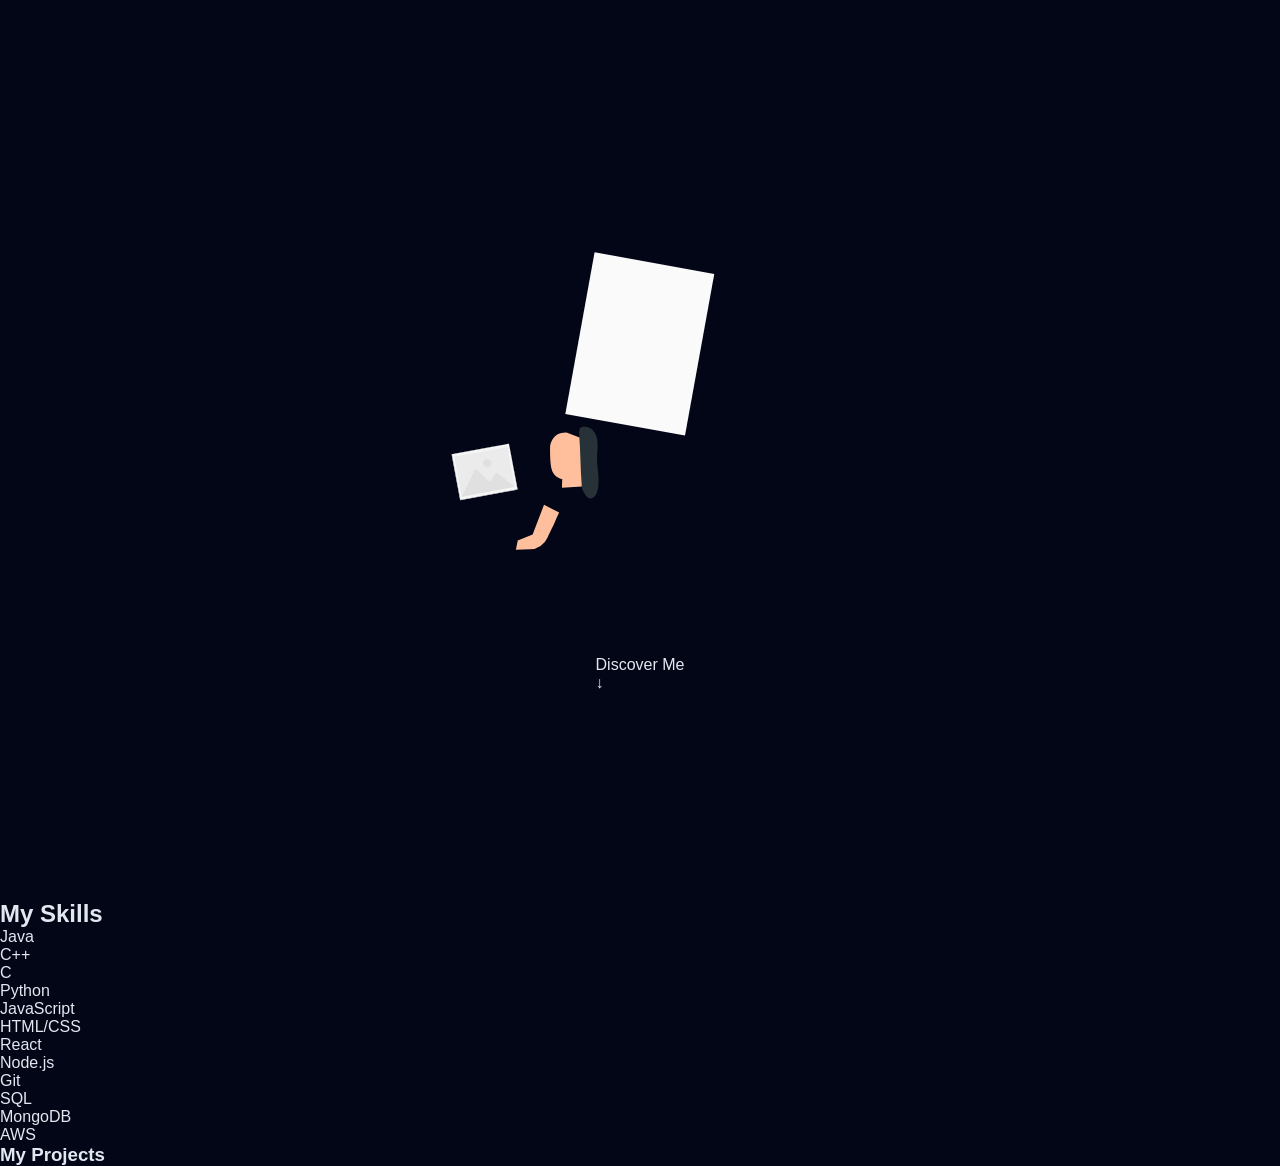
==== commit b1f5113e: "Added projects" ====
--- a/index.html
+++ b/index.html
@@ -1,27 +1,74 @@
 <!DOCTYPE html>
 <html lang="en">
-    <head>
-        <meta charset="UTF-8">
-        <meta name="viewport" content="width=device-width, initial-scale=1.0">
-        <title>Srishti | Portfolio</title>
-        <link rel="stylesheet" href="style.css">
-    </head>
-    <body>
-    <section class="hero">
+<head>
+    <meta charset="UTF-8">
+    <meta name="viewport" content="width=device-width, initial-scale=1.0">
+    <title>Srishti | Portfolio</title>
+    <link rel="stylesheet" href="style.css">
+</head>
+<body>
+    <!-- Hero Section -->
+    <section class="hero" id="hero">
         <div class="character-wrap">
-          
-        <svg class="animated" id="freepik_stories-thesis" xmlns="http://www.w3.org/2000/svg" viewBox="0 0 500 500" version="1.1" xmlns:xlink="http://www.w3.org/1999/xlink" xmlns:svgjs="http://svgjs.com/svgjs"><g id="freepik--background-complete--inject-161" class="animable" style="transform-origin: 253.2px 187.16px;"><g id="el8sx26xy6p17"><rect x="30.42" y="286.45" width="69.22" height="55.34" style="fill: rgb(245, 245, 245); transform-origin: 65.03px 314.12px; transform: rotate(-10.6deg);" class="animable"></rect></g><path d="M94,280.56l-.33.08-1,.19-3.69.72-13.93,2.67L26,293.52l.19-.28c3,16.19,6.52,34.75,10.21,54.39h0l-.31-.22,68-12.68-.17.26c-3-16.38-5.52-29.95-7.27-39.46-.86-4.75-1.54-8.48-2-11-.23-1.27-.4-2.24-.52-2.92s-.17-1-.17-1,.08.32.2,1l.57,2.87c.49,2.55,1.2,6.26,2.11,11,1.81,9.53,4.39,23.14,7.51,39.56l.05.21-.22.05L36.14,348l-.26.05-.05-.27h0c-3.66-19.64-7.13-38.2-10.15-54.4l0-.23.24-.05L75.16,284l13.89-2.54,3.67-.66.93-.16Z" style="fill: rgb(224, 224, 224); transform-origin: 65.04px 314.305px;" id="eli4t8zsnjisf" class="animable"></path><g id="elwce8hynsrtm"><rect x="32.8" y="289.94" width="64.36" height="48.37" style="fill: rgb(235, 235, 235); transform-origin: 64.98px 314.125px; transform: rotate(-10.6deg);" class="animable"></rect></g><polygon points="37.8 343.82 54.37 310.13 71.51 326.06 78.95 314.44 101.06 331.99 37.8 343.82" style="fill: rgb(224, 224, 224); transform-origin: 69.43px 326.975px;" id="elloaudw7myx" class="animable"></polygon><path d="M73.19,302.87a5.07,5.07,0,1,1-5.92-4.05A5.07,5.07,0,0,1,73.19,302.87Z" style="fill: rgb(224, 224, 224); transform-origin: 68.2065px 303.803px;" id="elhnpnfuqfcrw" class="animable"></path><g id="elbz5wl16k03t"><rect x="151.97" y="89.38" width="195.57" height="144.8" style="fill: rgb(250, 250, 250); transform-origin: 249.755px 161.78px; transform: rotate(-79.74deg);" class="animable"></rect></g><path d="M303.57,270.89s.05-.32.15-.92l.48-2.71c.42-2.38,1.05-5.9,1.86-10.47,1.65-9.16,4.05-22.54,7.09-39.48l25-138.9.2.28L195.9,52.92h0l.31-.22c-13,71.79-25.07,138.29-34.89,192.43l-.17-.25,103.53,18.86L293.41,269l7.56,1.4c1.71.31,2.6.49,2.6.49l-2.56-.44-7.53-1.34L264.75,264l-103.7-18.66-.21,0,0-.21c9.79-54.16,21.82-120.66,34.8-192.45l0-.26.27,0h0L338.45,78.21l.24.05,0,.23c-10.37,57-19.13,105.13-25.29,139l-7.2,39.4c-.84,4.55-1.48,8-1.92,10.42-.22,1.17-.38,2.06-.49,2.67Z" style="fill: rgb(224, 224, 224); transform-origin: 249.765px 161.655px;" id="eln1v0qondsfc" class="animable"></path><g id="el309u8sam9k2"><rect x="202.69" y="78.04" width="61.48" height="53.56" style="fill: rgb(224, 224, 224); transform-origin: 233.43px 104.82px; transform: rotate(10.26deg);" class="animable"></rect></g><g id="el0rsmyx71f4yh"><rect x="277.03" y="89.12" width="39.36" height="6.99" style="fill: rgb(224, 224, 224); transform-origin: 296.71px 92.615px; transform: rotate(10.26deg);" class="animable"></rect></g><g id="eldlwut2esyp5"><rect x="195.71" y="146.52" width="112.34" height="6.99" style="fill: rgb(224, 224, 224); transform-origin: 251.88px 150.015px; transform: rotate(10.26deg);" class="animable"></rect></g><g id="elhm9gqmitom5"><rect x="193.52" y="158.63" width="112.34" height="6.99" style="fill: rgb(224, 224, 224); transform-origin: 249.69px 162.125px; transform: rotate(10.26deg);" class="animable"></rect></g><g id="el695xyw5ick"><rect x="191.33" y="170.73" width="112.34" height="6.99" style="fill: rgb(224, 224, 224); transform-origin: 247.5px 174.225px; transform: rotate(10.26deg);" class="animable"></rect></g><g id="elobc53qbw628"><rect x="189.13" y="182.84" width="112.34" height="6.99" style="fill: rgb(224, 224, 224); transform-origin: 245.3px 186.335px; transform: rotate(10.26deg);" class="animable"></rect></g><g id="el4hdaswkaq0c"><rect x="186.94" y="194.94" width="112.34" height="6.99" style="fill: rgb(224, 224, 224); transform-origin: 243.11px 198.435px; transform: rotate(10.26deg);" class="animable"></rect></g><g id="el2j4w53pngjs"><rect x="179.43" y="236.44" width="112.34" height="6.99" style="fill: rgb(224, 224, 224); transform-origin: 235.6px 239.935px; transform: rotate(10.26deg);" class="animable"></rect></g><g id="elz5rcsgw7vks"><rect x="185.16" y="202.53" width="61.67" height="6.99" style="fill: rgb(224, 224, 224); transform-origin: 215.995px 206.025px; transform: rotate(10.26deg);" class="animable"></rect></g><g id="el0wqcmqgoxikb"><rect x="275.02" y="100.25" width="39.36" height="6.99" style="fill: rgb(224, 224, 224); transform-origin: 294.7px 103.745px; transform: rotate(10.26deg);" class="animable"></rect></g><g id="eldefyq8ku51j"><rect x="273" y="111.38" width="39.36" height="6.99" style="fill: rgb(224, 224, 224); transform-origin: 292.68px 114.875px; transform: rotate(10.4077deg);" class="animable"></rect></g><g id="el8rw4mo4u4em"><rect x="271.11" y="121.16" width="24.27" height="6.99" style="fill: rgb(224, 224, 224); transform-origin: 283.245px 124.655px; transform: rotate(10.26deg);" class="animable"></rect></g><path d="M368,51.76l-12.29.5-1.33,3.44a7.59,7.59,0,0,0-.6,2.83A2.32,2.32,0,0,0,355,60.64a10.09,10.09,0,0,0,3.44.47l0,1L347,62.53l0-1a5.17,5.17,0,0,0,3-1.68,20.43,20.43,0,0,0,2.77-5.36L364,26.27l.49,0,13.69,28q2,4,3.16,5a4,4,0,0,0,2.5.83l0,.94-16.83.68,0-.95.7,0a5.19,5.19,0,0,0,2.82-.68,1.34,1.34,0,0,0,.52-1.2,3.21,3.21,0,0,0-.19-.94c0-.15-.33-.79-.85-1.89Zm-.95-1.86-5.66-11.78-4.86,12.2Z" style="fill: rgb(224, 224, 224); transform-origin: 365.42px 44.4px;" id="el5mfqd2sklts" class="animable"></path><g id="el0eger2beatn5"><rect x="341.04" y="132.61" width="59.26" height="47.38" style="fill: rgb(245, 245, 245); transform-origin: 370.67px 156.3px; transform: rotate(-18.47deg);" class="animable"></rect></g><g id="elnxmldl0bpfn"><rect x="343.08" y="135.6" width="55.09" height="41.41" style="fill: rgb(235, 235, 235); transform-origin: 370.625px 156.305px; transform: rotate(-18.47deg);" class="animable"></rect></g><polygon points="351.06 184.67 361.16 154.16 377.56 165.66 382.5 154.93 403.31 167.22 351.06 184.67" style="fill: rgb(224, 224, 224); transform-origin: 377.185px 169.415px;" id="el8aqpzucdksu" class="animable"></polygon><path d="M376.26,145.79a4.34,4.34,0,1,1-5.49-2.74A4.33,4.33,0,0,1,376.26,145.79Z" style="fill: rgb(224, 224, 224); transform-origin: 372.144px 147.165px;" id="elrfrnpo9lly" class="animable"></path><g id="elgmjlf4nin1s"><rect x="394.11" y="71.12" width="71.59" height="89.54" style="fill: rgb(245, 245, 245); transform-origin: 429.905px 115.89px; transform: rotate(-78.92deg);" class="animable"></rect></g><path d="M480.72,89.37l-.43-.07-1.24-.22-4.78-.91-18-3.46L392.8,72.4l.28-.19c-4.09,20.91-8.77,44.88-13.73,70.25h0l-.21-.32L467,159.41l-.26.17c4.19-21.14,7.66-38.67,10.09-50.92,1.23-6.13,2.19-10.94,2.85-14.23.33-1.64.58-2.89.76-3.76s.28-1.3.28-1.3-.07.43-.23,1.27-.39,2.1-.7,3.72c-.63,3.28-1.55,8.08-2.72,14.2-2.38,12.3-5.79,29.89-9.89,51.11l-.05.22-.21,0L379,142.68l-.26-.05.05-.26h0c5-25.36,9.69-49.33,13.79-70.24l.05-.24.23.05L456.47,84.5l17.92,3.58,4.73,1,1.2.25Z" style="fill: rgb(224, 224, 224); transform-origin: 429.73px 115.89px;" id="elqd9y71m0oqm" class="animable"></path><g id="el7oorfshxd42"><rect x="398.56" y="74.26" width="62.57" height="83.25" style="fill: rgb(235, 235, 235); transform-origin: 429.845px 115.885px; transform: rotate(-78.92deg);" class="animable"></rect></g><polygon points="382.98 138.59 418.99 106.01 431.99 133.35 446.48 122.93 464.68 154.59 382.98 138.59" style="fill: rgb(224, 224, 224); transform-origin: 423.83px 130.3px;" id="elgltfud566om" class="animable"></polygon><path d="M445.09,106.26a6.56,6.56,0,1,1-5.18-7.69A6.55,6.55,0,0,1,445.09,106.26Z" style="fill: rgb(224, 224, 224); transform-origin: 438.651px 105.008px;" id="elq28e1c486de" class="animable"></path><polygon points="54.74 33.21 59.28 86.19 79.83 91.76 119.69 87.13 114.08 27.49 54.74 33.21" style="fill: rgb(245, 245, 245); transform-origin: 87.215px 59.625px;" id="elcc2b7y45qg" class="animable"></polygon><path d="M65.55,81.43l-6.26,4.76a22.73,22.73,0,0,0,8.17,4.54,32.74,32.74,0,0,0,12.37,1S70.34,90.12,65.55,81.43Z" style="fill: rgb(235, 235, 235); transform-origin: 69.56px 86.679px;" id="el5hisvqn6di8" class="animable"></path><path d="M109.28,47c0,.1-10.08,1.15-22.53,2.36s-22.57,2.11-22.58,2S74.25,50.18,86.71,49,109.27,46.87,109.28,47Z" style="fill: rgb(224, 224, 224); transform-origin: 86.725px 49.1786px;" id="ello28memj4i" class="animable"></path><path d="M109.87,55.12c0,.1-10.08,1.16-22.53,2.37s-22.57,2.1-22.58,2,10.08-1.16,22.54-2.37S109.86,55,109.87,55.12Z" style="fill: rgb(224, 224, 224); transform-origin: 87.315px 57.3035px;" id="elv57mzdz3jrf" class="animable"></path><path d="M110.82,62.31c0,.1-10.08,1.16-22.53,2.36s-22.56,2.11-22.57,2,10.07-1.15,22.53-2.36S110.81,62.21,110.82,62.31Z" style="fill: rgb(224, 224, 224); transform-origin: 88.27px 64.4907px;" id="elnrbuugxo83s" class="animable"></path><path d="M111.45,69.26c0,.09-10.08,1.15-22.54,2.36s-22.56,2.11-22.57,2,10.08-1.16,22.54-2.36S111.44,69.16,111.45,69.26Z" style="fill: rgb(224, 224, 224); transform-origin: 88.895px 71.4408px;" id="el230exxy1l5l" class="animable"></path></g><g id="freepik--Floor--inject-161" class="animable" style="transform-origin: 249px 459.895px;"><path d="M484.39,459.9c0,.14-105.4.26-235.38.26s-235.4-.12-235.4-.26,105.37-.27,235.4-.27S484.39,459.75,484.39,459.9Z" style="fill: rgb(38, 50, 56); transform-origin: 249px 459.895px;" id="el95smunwwf8" class="animable"></path></g><g id="freepik--Thesis--inject-161" class="animable animator-hidden" style="transform-origin: 156.069px 224.035px;"><polygon points="41.94 125.35 84.1 366.77 261.88 338.86 270.12 318.95 222.02 95.72 55.38 105.66 41.94 125.35" style="fill: rgb(224, 224, 224); transform-origin: 156.03px 231.245px;" id="elzoabm8laxjc" class="animable"></polygon><g id="el36cc2jr0fjg"><polygon points="84.1 366.77 96.73 347.42 54.57 105.99 41.94 125.35 84.1 366.77" style="opacity: 0.3; transform-origin: 69.335px 236.38px;" class="animable"></polygon></g><polygon points="54.57 105.99 96.73 347.42 270.12 318.95 226.31 81.5 54.57 105.99" style="fill: rgb(250, 250, 250); transform-origin: 162.345px 214.46px;" id="el1ffz67tou2rh" class="animable"></polygon><path d="M54.57,106l171.71-24.7.21,0,0,.2C238.78,147.81,254,230,270.38,318.9l.05.27-.27.05-2.86.47-170.53,28-.24,0,0-.24C71.73,204.86,54.94,108.12,54.57,106c.37,2.13,17.36,98.83,42.4,241.38l-.28-.19,170.52-28,2.86-.47-.22.31c-16.38-88.91-31.52-171.1-43.75-237.46l.24.17Z" style="fill: rgb(38, 50, 56); transform-origin: 162.5px 214.495px;" id="ellahppncu85" class="animable"></path><g id="elun8bh78z3ci"><circle cx="164.29" cy="216.42" r="29.55" style="fill: rgb(255, 114, 94); transform-origin: 164.29px 216.42px; transform: rotate(-82.43deg);" class="animable"></circle></g><path d="M150.74,224.18l-1.34-8.51L178.87,211l1.26,8s-1.8,6.88-13.72,8.76S150.74,224.18,150.74,224.18Z" style="fill: rgb(255, 255, 255); transform-origin: 164.765px 219.577px;" id="eld48mi1vqc7" class="animable"></path><polygon points="144.75 215.72 165.78 219.46 184.02 209.2 162.96 205.87 144.75 215.72" style="fill: rgb(255, 255, 255); transform-origin: 164.385px 212.665px;" id="el69gti45qw8h" class="animable"></polygon><g id="elz9k298idz4"><rect x="96.64" y="141.39" width="110.49" height="6.96" rx="2.35" style="fill: rgb(224, 224, 224); transform-origin: 151.885px 144.87px; transform: rotate(-8.98deg);" class="animable"></rect></g><g id="elkhqm8b4ue5i"><rect x="118.57" y="155.76" width="71.79" height="6.96" rx="2.35" style="fill: rgb(224, 224, 224); transform-origin: 154.465px 159.24px; transform: rotate(-8.98deg);" class="animable"></rect></g><g id="elvtcg752lvdf"><rect x="142.43" y="303.89" width="71.79" height="6.96" rx="2.35" style="fill: rgb(224, 224, 224); transform-origin: 178.325px 307.37px; transform: rotate(-8.98deg);" class="animable"></rect></g><path d="M261.19,325.66l-.84.16-2.48.43-9.59,1.6-35.61,5.84L92.37,353.24l-.26.05,0-.26c-1.68-9.55-3.45-19.55-5.25-29.74C77.18,268.54,68.46,219,62.15,183.11c-3.13-17.94-5.66-32.45-7.42-42.49-.86-5-1.53-8.91-2-11.56-.22-1.32-.39-2.32-.51-3s-.15-1-.15-1,.08.35.21,1,.31,1.69.55,3c.48,2.65,1.18,6.54,2.09,11.54,1.79,10,4.38,24.54,7.58,42.46,6.35,35.88,15.13,85.42,24.82,140.16,1.8,10.18,3.56,20.19,5.25,29.74l-.31-.22,120.34-19.38,35.63-5.68,9.6-1.51,2.49-.38Z" style="fill: rgb(38, 50, 56); transform-origin: 156.63px 239.175px;" id="elg0ijj4p4ru8" class="animable"></path><path d="M248,334.74l-.79.16-2.34.41-9.06,1.54-33.68,5.62L87.83,361.39l-.26,0,0-.25L81,325.47c-9.79-54-18.65-102.85-25.07-138.23-3.18-17.68-5.76-32-7.54-41.9-.87-4.94-1.56-8.78-2-11.4-.22-1.29-.4-2.28-.51-3s-.16-1-.16-1,.08.33.21,1l.57,3c.48,2.61,1.2,6.44,2.12,11.37l7.7,41.87c6.46,35.38,15.38,84.23,25.23,138.2,2.22,12.23,4.4,24.2,6.49,35.71l-.3-.21,114.31-18.74,33.7-5.47,9.07-1.45,2.35-.36Z" style="fill: rgb(38, 50, 56); transform-origin: 146.86px 245.665px;" id="el1xojkuuos3vk" class="animable"></path><polygon points="58.76 208.23 54.85 213.75 64.34 270.64 69.99 272.56 58.76 208.23" style="fill: rgb(38, 50, 56); transform-origin: 62.42px 240.395px;" id="eleunxr2gnkc7" class="animable"></polygon><g id="elftskhzo2r2f"><rect x="64.17" y="205.38" width="27.48" height="65.3" style="fill: rgb(38, 50, 56); transform-origin: 77.91px 238.03px; transform: rotate(-9.91deg);" class="animable"></rect></g><g id="elt47qkmeby9r"><rect x="89.1" y="200.62" width="5.49" height="69.84" rx="1.85" style="fill: rgb(38, 50, 56); transform-origin: 91.845px 235.54px; transform: rotate(-9.9deg);" class="animable"></rect></g><path d="M54.08,254.77A12.42,12.42,0,0,1,41.82,244a12.4,12.4,0,0,1,20.79-10.69l16.9-9.6a2.32,2.32,0,0,1,3.43,1.62l4,22.89a2.31,2.31,0,0,1-2.65,2.69l-19.08-3a12.44,12.44,0,0,1-11.13,6.88Zm0-22.81a9.47,9.47,0,0,0-1.5.11,10.58,10.58,0,0,0-8.81,11.68,10.4,10.4,0,0,0,19.9,2.64l.3-.72L84.61,249a.28.28,0,0,0,.27-.09.31.31,0,0,0,.09-.27l-4-22.9a.32.32,0,0,0-.18-.23.32.32,0,0,0-.29,0L62.25,235.83l-.54-.57A10.43,10.43,0,0,0,54.11,232Z" style="fill: rgb(69, 90, 100); transform-origin: 64.3424px 239.099px;" id="el42h0mprsdn4" class="animable"></path><path d="M94.68,267.75a3.53,3.53,0,0,1-.14-.64c-.09-.48-.2-1.09-.35-1.84-.3-1.67-.72-4-1.24-6.8-1-5.79-2.44-13.69-4-22.42s-2.89-16.65-3.89-22.46c-.47-2.82-.85-5.13-1.12-6.81-.12-.76-.21-1.38-.28-1.86a2.64,2.64,0,0,1-.06-.65,4.63,4.63,0,0,1,.16.63c.1.48.23,1.09.38,1.84.32,1.67.76,4,1.29,6.79,1.07,5.73,2.5,13.66,4,22.42s2.9,16.71,3.84,22.46c.48,2.88.84,5.21,1.08,6.82.11.81.21,1.43.25,1.87A2.66,2.66,0,0,1,94.68,267.75Z" style="fill: rgb(69, 90, 100); transform-origin: 89.1393px 236.01px;" id="elzk3t04w2rm" class="animable"></path><path d="M69.45,272.78a5.68,5.68,0,0,1-.14-.65c-.09-.47-.2-1.08-.34-1.84-.31-1.67-.73-4-1.25-6.79-1-5.8-2.44-13.7-4-22.43s-2.88-16.65-3.89-22.45c-.47-2.83-.85-5.14-1.12-6.81-.12-.77-.21-1.38-.28-1.86a2.71,2.71,0,0,1-.06-.66,3.68,3.68,0,0,1,.17.64c.09.48.22,1.09.37,1.84.32,1.67.76,4,1.29,6.78,1.07,5.74,2.5,13.66,4,22.43s2.9,16.7,3.85,22.45c.47,2.88.84,5.21,1.07,6.83.11.81.21,1.43.25,1.86A2.74,2.74,0,0,1,69.45,272.78Z" style="fill: rgb(69, 90, 100); transform-origin: 63.9093px 241.035px;" id="elqw7wjqyzp5" class="animable"></path><path d="M184,209.2a10.26,10.26,0,0,1-1.38.89l-3.86,2.27c-3.28,1.9-7.83,4.49-12.87,7.33l-.09.05-.09,0-.21,0c-5.75-1-11-2-14.7-2.69l-4.45-.87a9.33,9.33,0,0,1-1.62-.4,12.11,12.11,0,0,1,1.66.19l4.47.71c3.78.62,9,1.52,14.74,2.54l.2,0-.18,0c5.05-2.83,9.63-5.37,13-7.19l3.95-2.12A8.63,8.63,0,0,1,184,209.2Z" style="fill: rgb(38, 50, 56); transform-origin: 164.365px 214.47px;" id="elsni9afndh9" class="animable"></path><text transform="matrix(0.99, -0.16, 0.16, 0.99, 121.26, 135.83)" style="font-size:14.684189796447754px;fill:#263238;font-family:Montserrat-ExtraBold, Montserrat;font-weight:800">THESIS</text></g><g id="freepik--Books--inject-161" class="animable" style="transform-origin: 313.485px 392.675px;"><path d="M199.18,325.79h85.26a0,0,0,0,1,0,0v44.74a0,0,0,0,1,0,0H199.18a17.65,17.65,0,0,1-17.65-17.65v-9.45a17.65,17.65,0,0,1,17.65-17.65Z" style="fill: rgb(255, 114, 94); transform-origin: 232.985px 348.155px;" id="elnwpp3qcqxh" class="animable"></path><path d="M262.15,325.79H442a2.93,2.93,0,0,1,2.93,2.93v1.57a2.93,2.93,0,0,1-2.93,2.93H262.15a0,0,0,0,1,0,0v-7.43A0,0,0,0,1,262.15,325.79Z" style="fill: rgb(255, 114, 94); transform-origin: 353.54px 329.505px;" id="el00wglei23qbkm" class="animable"></path><path d="M262.15,363.11H442a2.93,2.93,0,0,1,2.93,2.93v1.57a2.93,2.93,0,0,1-2.93,2.93H262.15a0,0,0,0,1,0,0v-7.43a0,0,0,0,1,0,0Z" style="fill: rgb(255, 114, 94); transform-origin: 353.54px 366.825px;" id="el6z8ydn3wong" class="animable"></path><path d="M439.46,363.11H282.55a14.94,14.94,0,0,1-14.94-14.95h0a14.94,14.94,0,0,1,14.94-14.94H439.46A37,37,0,0,0,439.46,363.11Z" style="fill: rgb(245, 245, 245); transform-origin: 353.535px 348.165px;" id="elhjn75i7ro3c" class="animable"></path><g id="elbp98zj1jd17"><path d="M267.61,370.54H199.53a18,18,0,0,1-18-18v-8.89a17.86,17.86,0,0,1,17.86-17.86h69.91C253.11,335.61,254.32,359.11,267.61,370.54Z" style="opacity: 0.3; transform-origin: 225.415px 348.165px;" class="animable"></path></g><path d="M420.4,349.55c0,.15-32.21.27-71.93.27s-71.93-.12-71.93-.27,32.2-.27,71.93-.27S420.4,349.4,420.4,349.55Z" style="fill: rgb(38, 50, 56); transform-origin: 348.47px 349.55px;" id="elyc9pgmx5ptr" class="animable"></path><path d="M435.2,356.19c0,.15-32.21.27-71.93.27s-71.93-.12-71.93-.27,32.2-.26,71.93-.26S435.2,356.05,435.2,356.19Z" style="fill: rgb(38, 50, 56); transform-origin: 363.27px 356.195px;" id="el8z5mhhwkget" class="animable"></path><path d="M430.84,340.13c0,.15-32.21.27-71.93.27s-71.94-.12-71.94-.27,32.2-.27,71.94-.27S430.84,340,430.84,340.13Z" style="fill: rgb(38, 50, 56); transform-origin: 358.905px 340.13px;" id="elj5daiuir4be" class="animable"></path><path d="M259.73,367.4c0,.15-15.08.27-33.67.27s-33.67-.12-33.67-.27,15.07-.27,33.67-.27S259.73,367.25,259.73,367.4Z" style="fill: rgb(38, 50, 56); transform-origin: 226.06px 367.4px;" id="elvftw3ypkyta" class="animable"></path><path d="M259.73,329.51c0,.15-15.08.27-33.67.27s-33.67-.12-33.67-.27,15.07-.27,33.67-.27S259.73,329.36,259.73,329.51Z" style="fill: rgb(38, 50, 56); transform-origin: 226.06px 329.51px;" id="el5yca7gancer" class="animable"></path><path d="M161.54,401.94H276.43a0,0,0,0,1,0,0v57.62a0,0,0,0,1,0,0H161.54a17.65,17.65,0,0,1-17.65-17.65V419.59a17.65,17.65,0,0,1,17.65-17.65Z" style="fill: rgb(255, 114, 94); transform-origin: 210.16px 430.75px;" id="ellfyg9z8p6ma" class="animable"></path><path d="M247.72,401.94H480.15a2.93,2.93,0,0,1,2.93,2.93v3.71a2.93,2.93,0,0,1-2.93,2.93H247.72a0,0,0,0,1,0,0v-9.57A0,0,0,0,1,247.72,401.94Z" style="fill: rgb(255, 114, 94); transform-origin: 365.4px 406.725px;" id="el0pldcqth8zs" class="animable"></path><path d="M247.72,450H480.15a2.93,2.93,0,0,1,2.93,2.93v3.71a2.93,2.93,0,0,1-2.93,2.93H247.72a0,0,0,0,1,0,0V450A0,0,0,0,1,247.72,450Z" style="fill: rgb(255, 114, 94); transform-origin: 365.4px 454.785px;" id="elyetrie5m2sg" class="animable"></path><path d="M476.06,450H274a19.25,19.25,0,0,1-19.24-19.25h0A19.24,19.24,0,0,1,274,411.51H476.06A47.59,47.59,0,0,0,476.06,450Z" style="fill: rgb(245, 245, 245); transform-origin: 365.41px 430.755px;" id="elucsmllc6sk" class="animable"></path><g id="eltctsdv1if5h"><path d="M254.74,459.56H161.31a17.41,17.41,0,0,1-17.41-17.42V420a18,18,0,0,1,18-18h95C236.07,414.58,237.63,444.85,254.74,459.56Z" style="opacity: 0.3; transform-origin: 200.4px 430.78px;" class="animable"></path></g><path d="M451.51,432.54c0,.15-41.48.27-92.63.27s-92.64-.12-92.64-.27,41.47-.27,92.64-.27S451.51,432.39,451.51,432.54Z" style="fill: rgb(38, 50, 56); transform-origin: 358.875px 432.54px;" id="elfc67lxfyxt9" class="animable"></path><path d="M470.58,441.09c0,.15-41.48.27-92.64.27s-92.64-.12-92.64-.27,41.47-.26,92.64-.26S470.58,441,470.58,441.09Z" style="fill: rgb(38, 50, 56); transform-origin: 377.94px 441.095px;" id="el6wtm0rcrgm" class="animable"></path><path d="M465,424.6c0,.15-41.47.27-92.63.27s-92.64-.12-92.64-.27,41.47-.27,92.64-.27S465,424.45,465,424.6Z" style="fill: rgb(38, 50, 56); transform-origin: 372.365px 424.6px;" id="el8qzghyro7ox" class="animable"></path><path d="M244.59,455.52c0,.15-19.41.27-43.36.27s-43.36-.12-43.36-.27,19.41-.26,43.36-.26S244.59,455.38,244.59,455.52Z" style="fill: rgb(38, 50, 56); transform-origin: 201.23px 455.525px;" id="ele7grpga516w" class="animable"></path><path d="M244.59,406.73c0,.14-19.41.26-43.36.26s-43.36-.12-43.36-.26,19.41-.27,43.36-.27S244.59,406.58,244.59,406.73Z" style="fill: rgb(38, 50, 56); transform-origin: 201.23px 406.725px;" id="elj3k1ldo6a1" class="animable"></path><path d="M216.18,369.16h94.66a0,0,0,0,1,0,0v33a0,0,0,0,1,0,0H216.18a13,13,0,0,1-13-13v-7a13,13,0,0,1,13-13Z" style="fill: rgb(69, 90, 100); transform-origin: 257.01px 385.66px;" id="elird2vmvqj6g" class="animable"></path><path d="M287.52,369.16H475.68a3.07,3.07,0,0,1,3.07,3.07v1.64a3.07,3.07,0,0,1-3.07,3.07H287.52a0,0,0,0,1,0,0v-7.77A0,0,0,0,1,287.52,369.16Z" style="fill: rgb(69, 90, 100); transform-origin: 383.135px 373.05px;" id="elnr3w2h8rcg" class="animable"></path><path d="M287.52,394.38H475.68a3.07,3.07,0,0,1,3.07,3.07v1.64a3.07,3.07,0,0,1-3.07,3.07H287.52a0,0,0,0,1,0,0v-7.77A0,0,0,0,1,287.52,394.38Z" style="fill: rgb(69, 90, 100); transform-origin: 383.135px 398.27px;" id="elsuedu0bae0g" class="animable"></path><path d="M473,394.38H302a8.73,8.73,0,0,1-8.73-8.72h0a8.73,8.73,0,0,1,8.73-8.73H473Q466.44,385.66,473,394.38Z" style="fill: rgb(245, 245, 245); transform-origin: 383.135px 385.655px;" id="eltjskir5dtm" class="animable"></path><g id="el6qf76yxg2cf"><path d="M293.22,402.15h-77a13.09,13.09,0,0,1-13.09-13.1v-6.52a13.36,13.36,0,0,1,13.36-13.37H295C278.05,376.4,279.32,393.73,293.22,402.15Z" style="opacity: 0.3; transform-origin: 249.065px 385.655px;" class="animable"></path></g><path d="M453.09,384.28c0,.15-33.7.27-75.26.27s-75.26-.12-75.26-.27,33.69-.26,75.26-.26S453.09,384.14,453.09,384.28Z" style="fill: rgb(38, 50, 56); transform-origin: 377.83px 384.285px;" id="el5qx1toknm29" class="animable"></path><path d="M468.58,389c0,.15-33.7.27-75.26.27s-75.26-.12-75.26-.27,33.69-.27,75.26-.27S468.58,388.83,468.58,389Z" style="fill: rgb(38, 50, 56); transform-origin: 393.32px 389px;" id="elsn4xloc9ger" class="animable"></path><path d="M285,398.87c0,.15-15.77.27-35.23.27s-35.23-.12-35.23-.27,15.77-.27,35.23-.27S285,398.72,285,398.87Z" style="fill: rgb(38, 50, 56); transform-origin: 249.77px 398.87px;" id="el653kxzuy1br" class="animable"></path><path d="M285,373.05c0,.15-15.77.26-35.23.26s-35.23-.11-35.23-.26,15.77-.27,35.23-.27S285,372.9,285,373.05Z" style="fill: rgb(38, 50, 56); transform-origin: 249.77px 373.045px;" id="elwo8fqp830t" class="animable"></path><path d="M476.5,369.16c0,.15-57.87.27-129.23.27S218,369.31,218,369.16s57.85-.27,129.24-.27S476.5,369,476.5,369.16Z" style="fill: rgb(38, 50, 56); transform-origin: 347.25px 369.16px;" id="eletd562041tb" class="animable"></path><polygon points="372.73 339.64 372.73 357.56 378.94 353.58 385.86 357.56 385.86 339.64 372.73 339.64" style="fill: rgb(255, 114, 94); transform-origin: 379.295px 348.6px;" id="elmtd28iztjo" class="animable"></polygon></g><g id="freepik--Pencil--inject-161" class="animable animator-active" style="transform-origin: 396.425px 228.46px;"><polygon points="435.84 161.77 404.57 187.82 357.01 281.78 386.66 295.18 432.92 203.03 435.84 161.77" style="fill: rgb(255, 114, 94); transform-origin: 396.425px 228.475px;" id="ele95pmukwfkn" class="animable"></polygon><g id="eld2rrv0otx7o"><g style="opacity: 0.7; transform-origin: 420.265px 182.421px;" class="animable"><path d="M432.92,203a2.42,2.42,0,0,1-3-2.42,7.24,7.24,0,0,1-12.72-5.13,8.44,8.44,0,0,1-12.43-7.86l31-25.85Z" style="fill: rgb(255, 255, 255); transform-origin: 420.265px 182.421px;" id="el2bfisb64e3v" class="animable"></path></g></g><path d="M423.26,172.25s.48,7.78,11.38,6.42l1.2-16.9Z" style="fill: rgb(255, 114, 94); transform-origin: 429.55px 170.3px;" id="el0lnpikgu3o59" class="animable"></path><g id="elsyfiircwd6g"><path d="M417.24,195.48l-45.85,92.29-14.38-6,47.56-94,.24-.2a8.15,8.15,0,0,0,.64,3.66,8.87,8.87,0,0,0,3.08,3.76,8.32,8.32,0,0,0,5.69,1.39A8.69,8.69,0,0,0,417.24,195.48Z" style="opacity: 0.3; transform-origin: 387.125px 237.67px;" class="animable"></path></g><g id="el80fplr48bz"><path d="M430,200.61l-47.1,92.85,3.8,1.72L432.92,203a2.57,2.57,0,0,1-2.93-1.82A2.91,2.91,0,0,1,430,200.61Z" style="opacity: 0.3; transform-origin: 407.91px 247.895px;" class="animable"></path></g><path d="M417,186.52a.67.67,0,0,0-.16.41.88.88,0,0,0,.8.87,3.33,3.33,0,0,0,2-.56,2.11,2.11,0,0,0,.85-.94,1.39,1.39,0,0,0-.09-1.34,1.86,1.86,0,0,0-1.36-.69,6,6,0,0,0-1.73.1,9.35,9.35,0,0,0-3.57,1.39,2.38,2.38,0,0,0-1.1,1.63,2.13,2.13,0,0,0,.87,1.81,5.68,5.68,0,0,0,4.38.54A8.06,8.06,0,0,0,424,184a2.09,2.09,0,0,0-.46-1.8,3.81,3.81,0,0,0-1.54-1,11,11,0,0,0-3.29-.66,12.21,12.21,0,0,0-4.82.72c-.54.2-1,.39-1.23.52s-.42.2-.42.2a8.93,8.93,0,0,1,1.62-.81,12.13,12.13,0,0,1,4.85-.79,11.11,11.11,0,0,1,3.36.64,4,4,0,0,1,1.62,1.05,2.32,2.32,0,0,1,.52,2,8.35,8.35,0,0,1-8.64,6.09,4.16,4.16,0,0,1-2.19-.76,2.32,2.32,0,0,1-1-2,2.6,2.6,0,0,1,1.2-1.78,9.52,9.52,0,0,1,3.66-1.41,6.37,6.37,0,0,1,1.79-.08,2,2,0,0,1,1.46.77,1.56,1.56,0,0,1,.09,1.49,2.25,2.25,0,0,1-.91,1,3.37,3.37,0,0,1-2.05.53.93.93,0,0,1-.84-.95C416.83,186.6,417,186.51,417,186.52Z" style="fill: rgb(255, 255, 255); transform-origin: 418.25px 185.275px;" id="el52wsbuq6gzf" class="animable"></path><path d="M433.78,186s-.46-.07-1.28,0a8.92,8.92,0,0,0-3.36.9,22.78,22.78,0,0,0-4.32,2.88,19.41,19.41,0,0,1-5.44,3.38,11,11,0,0,1-6.36.24,10.72,10.72,0,0,1-4.57-2.52A10.59,10.59,0,0,1,406.3,188a7.26,7.26,0,0,1-.52-1.18,2.23,2.23,0,0,1,.15.29c.09.2.24.49.44.85a11.31,11.31,0,0,0,2.19,2.71,10.68,10.68,0,0,0,4.51,2.44,11,11,0,0,0,6.24-.26,19.49,19.49,0,0,0,5.38-3.32,21.65,21.65,0,0,1,4.38-2.86,8.52,8.52,0,0,1,3.42-.85A5.12,5.12,0,0,1,433.78,186Z" style="fill: rgb(255, 255, 255); transform-origin: 419.78px 189.789px;" id="eljnl1m4fkhc" class="animable"></path><path d="M433.6,195.37a3.39,3.39,0,0,0-2.15-1,19.05,19.05,0,0,0-5.83.86,32.43,32.43,0,0,0-5.56,2.06c-.69.33-1.23.62-1.61.81a3.44,3.44,0,0,1-.59.3,4.67,4.67,0,0,1,.55-.37c.36-.22.9-.54,1.58-.88a28.31,28.31,0,0,1,5.57-2.14,27.83,27.83,0,0,1,3.22-.68,9.65,9.65,0,0,1,2.69-.11,3.3,3.3,0,0,1,1.68.68A2.26,2.26,0,0,1,433.6,195.37Z" style="fill: rgb(255, 255, 255); transform-origin: 425.73px 196.286px;" id="elqeoiuq4fwmh" class="animable"></path><path d="M420.62,202a6.51,6.51,0,0,1,1-.85,7.54,7.54,0,0,1,3-1.32,3.73,3.73,0,0,1,3.11.77,2.76,2.76,0,0,1,.63.77,1,1,0,0,1,.12.34,4.35,4.35,0,0,0-.85-1,3.72,3.72,0,0,0-3-.67,8.14,8.14,0,0,0-2.91,1.24A11.3,11.3,0,0,1,420.62,202Z" style="fill: rgb(255, 255, 255); transform-origin: 424.55px 200.877px;" id="el13t8u6oipkoq" class="animable"></path><path d="M434.6,180.35a.83.83,0,0,1-.15.13c-.1.07-.25.18-.46.31a2.26,2.26,0,0,1-.81.36,2.54,2.54,0,0,1-1.18-.07c-.85-.19-1.8-.62-2.87-1a22.3,22.3,0,0,0-3.56-.89,43.61,43.61,0,0,0-6.69-.45h-2a3.71,3.71,0,0,1-.75,0l.75-.06,2-.07a37.66,37.66,0,0,1,6.72.39,19.91,19.91,0,0,1,3.6.92c1.08.38,2,.82,2.84,1a2.18,2.18,0,0,0,1.91-.21A7.48,7.48,0,0,1,434.6,180.35Z" style="fill: rgb(255, 255, 255); transform-origin: 425.365px 179.89px;" id="eloloh1ddhlc" class="animable"></path></g><g id="freepik--graduation-cap--inject-161" class="animable" style="transform-origin: 344.835px 311.225px;"><path d="M467.74,265.27v81.91a.65.65,0,0,0,1.29,0V265.27a.65.65,0,0,0-1.29,0Z" style="fill: rgb(255, 114, 94); transform-origin: 468.385px 306.225px;" id="el0zpsjksbe65l" class="animable"></path><path d="M473,329.13a4.62,4.62,0,1,1-4.62-4.62A4.62,4.62,0,0,1,473,329.13Z" style="fill: rgb(255, 114, 94); transform-origin: 468.38px 329.13px;" id="elzgle3mzjxg" class="animable"></path><path d="M467.1,331.52s-3.37,3.37-4.38,13.24-1.23,14.8-1.23,14.8l9.08.56v-7.06c0,.33,1.8,5.27,1.8,5.27l7.18-2.36S477,329.73,467.1,331.52Z" style="fill: rgb(255, 114, 94); transform-origin: 470.52px 345.776px;" id="elt3usx7hkj5q" class="animable"></path><rect x="265.67" y="271.97" width="154.2" height="55.59" style="fill: rgb(38, 50, 56); transform-origin: 342.77px 299.765px;" id="elu07p5rpzi6" class="animable"></rect><rect x="210.28" y="262.41" width="263.75" height="9.57" style="fill: rgb(38, 50, 56); transform-origin: 342.155px 267.195px;" id="elttxwrurbmjb" class="animable"></rect><g id="elzyp5aoo8xo"><path d="M265.67,311.79s46.84-16.8,77.1-23,77.1-4.14,77.1-4.14V272H265.67Z" style="opacity: 0.3; transform-origin: 342.77px 291.895px;" class="animable"></path></g><g id="el02dbhy5wplk3"><rect x="210.28" y="262.41" width="95.4" height="9.57" style="opacity: 0.3; transform-origin: 257.98px 267.195px;" class="animable"></rect></g><path d="M472.12,272c0,.15-58.65.27-131,.27s-131-.12-131-.27,58.63-.26,131-.26S472.12,271.83,472.12,272Z" style="fill: rgb(69, 90, 100); transform-origin: 341.12px 272.005px;" id="elzo0fa0rq46n" class="animable"></path><path d="M305.53,272.05a43.88,43.88,0,0,1,0-9.72,45.55,45.55,0,0,1,0,9.72Z" style="fill: rgb(69, 90, 100); transform-origin: 305.525px 267.19px;" id="el2lm50ywi1bw" class="animable"></path><path d="M327.52,327.57c-.14,0-.26-10.85-.26-24.23s.12-24.22.26-24.22.27,10.84.27,24.22S327.67,327.57,327.52,327.57Z" style="fill: rgb(69, 90, 100); transform-origin: 327.525px 303.345px;" id="elrtm046syr49" class="animable"></path></g><g id="freepik--Character--inject-161" class="animable" style="transform-origin: 127.317px 360.152px;"><path d="M104.45,395.84l17.73-7.16,13.54-35.37,18.05,9.3s-1.74,3.49-5.47,12.14c-1.45,3.33-6.22,12.64-8.16,17.17a23.86,23.86,0,0,1-21.27,14.45l-16.64.43Z" style="fill: rgb(255, 191, 157); transform-origin: 128px 380.055px;" id="elg6kdok0r04b" class="animable"></path><path d="M95.64,389,93,386.18a3,3,0,0,0-1.73-.49l-8.48.26a5.3,5.3,0,0,0-3.93,2.38l-3.09,5.25s-2.07,3.59-1.81,4.47a1.55,1.55,0,0,0,1.79,1.05s.3,1.66.85,2a2.64,2.64,0,0,0,2.07.13,1.73,1.73,0,0,0,1.67,1,2.57,2.57,0,0,0,.44-.08c1-.31,1.46-2.26,1.46-2.26l4.3-.79s6.18,4.13,8.36,6.83,7.88.64,7.88.64l2.13-10.2Z" style="fill: rgb(255, 191, 157); transform-origin: 89.4237px 396.505px;" id="elwlizn3qa6" class="animable"></path><path d="M89.39,390.21a7,7,0,0,1-1.86.31c-1.17.13-2.82.18-4.69.42l.2-.15a17,17,0,0,1-1.1,2,22.82,22.82,0,0,1-4.08,4.83,7.83,7.83,0,0,1-2.13,1.52c0-.07.75-.67,1.87-1.8a28.14,28.14,0,0,0,3.89-4.83c.41-.67.78-1.33,1.09-2l.06-.13.14,0c1.91-.21,3.56-.19,4.73-.23A9.08,9.08,0,0,1,89.39,390.21Z" style="fill: rgb(255, 154, 108); transform-origin: 82.56px 394.633px;" id="el9f1u3wxccu7" class="animable"></path><path d="M89.58,394.26a4.22,4.22,0,0,1-1.6.42,12.19,12.19,0,0,1-4.15-.14l.31-.17a16,16,0,0,1-.62,1.54,13.29,13.29,0,0,1-3.19,4.19,5.42,5.42,0,0,1-1.82,1.19,20.12,20.12,0,0,1,1.56-1.47,14.85,14.85,0,0,0,3-4.15,13.89,13.89,0,0,0,.61-1.47l.08-.22.22,0A20.84,20.84,0,0,0,89.58,394.26Z" style="fill: rgb(255, 154, 108); transform-origin: 84.045px 397.635px;" id="ellw3nwqidxds" class="animable"></path><path d="M100.36,396.35l-7.57-3.52a8.13,8.13,0,0,0-3.3-1A7.87,7.87,0,0,0,86,393l-4.08,2.1c-.22.12-.46.26-.53.49s.12.63.35.86a6,6,0,0,0,7.88.32,16.19,16.19,0,0,0,2.55,5,5.54,5.54,0,0,0,5,2.13" style="fill: rgb(255, 191, 157); transform-origin: 90.8676px 397.882px;" id="elh3prc1igd9g" class="animable"></path><path d="M97.15,404a.63.63,0,0,1-.2.06,2.75,2.75,0,0,1-.62.08,4.85,4.85,0,0,1-2.28-.56,7.14,7.14,0,0,1-2.68-2.44,19.91,19.91,0,0,1-2-4.22l.38.09a6,6,0,0,1-4.41,1.38,6.27,6.27,0,0,1-2.46-.69,5.71,5.71,0,0,1-1.09-.75,3.33,3.33,0,0,1-.49-.5,1,1,0,0,1-.21-.83.9.9,0,0,1,.45-.56c.18-.11.33-.18.49-.27l.94-.48,1.85-1a16.77,16.77,0,0,1,3.65-1.59,5.6,5.6,0,0,1,3.59.55c1,.46,2,.92,2.8,1.33l4,2a10.92,10.92,0,0,1,1.45.79,9.92,9.92,0,0,1-1.54-.6l-4.1-1.81-2.82-1.26a5.11,5.11,0,0,0-3.3-.47,16.58,16.58,0,0,0-3.52,1.57l-1.84,1-.94.49c-.32.16-.66.32-.68.48s.23.55.54.8a5.12,5.12,0,0,0,1,.68,5.86,5.86,0,0,0,2.25.64,5.59,5.59,0,0,0,4.06-1.22l.26-.22.11.32a20.52,20.52,0,0,0,1.87,4.17,7,7,0,0,0,2.48,2.41A5.48,5.48,0,0,0,97.15,404Z" style="fill: rgb(255, 154, 108); transform-origin: 90.6906px 397.886px;" id="elkws31w9q63j" class="animable"></path><path d="M198.8,297.27c.07-5.68,1-11.34.74-17s-1.71-11.59-5.67-15.66S183,259,178.4,262.25l-1,4.84c1.82,21.9,1.58,44.15,3.4,66.05.24,2.88,2.57,5.49,3.88,8.06s3.94,4.7,6.82,4.52c3.77-.23,6.24-4.05,7.41-7.65C203.21,325.06,198.63,311,198.8,297.27Z" style="fill: rgb(38, 50, 56); transform-origin: 189.078px 303.113px;" id="ellr4e06gx8uq" class="animable"></path><path d="M185.14,267.82a16,16,0,0,0-2.89-3.91,5.41,5.41,0,0,0-4.47-1.5,2.25,2.25,0,0,0-1.77,1.3c-.25.72.29,1.69,1.05,1.62l.16.14q2.55,2.26,5.19,4.41a4.4,4.4,0,0,0,1.45.9,1.53,1.53,0,0,0,1.59-.34C186.08,269.74,185.62,268.63,185.14,267.82Z" style="fill: rgb(255, 114, 94); transform-origin: 180.852px 266.619px;" id="eldh99z8njdy" class="animable"></path><path d="M188.35,273.4c-5.66-6.92-13.26-10.91-22.2-11-5-.09-7.13,1-10.76,1.94a16,16,0,0,0-9.08,6c-2.57,3.65-4.73,7.74-5.22,12.19a74.25,74.25,0,0,0-.65,13.73,25,25,0,0,0,4.28,12.89l11.64,2c6.43.22,12.95.43,19.22-1s12.35-4.84,15.7-10.33C195.94,292.14,194,280.31,188.35,273.4Z" style="fill: rgb(38, 50, 56); transform-origin: 167.128px 286.851px;" id="el4mx3kizpmrq" class="animable"></path><path d="M178,273.32l-15.52-6.17-4.06.47c-9.12,0-15.42,10.1-15.48,17.48-.06,8.22.18,18.24,1.48,24.29,2.63,12.17,13,13.18,13,13.18s-.21,6.49-.29,10.57l23.77-1.71,1.19-53.94A4.32,4.32,0,0,0,178,273.32Z" style="fill: rgb(255, 191, 157); transform-origin: 162.511px 300.145px;" id="elc90loeu87f" class="animable"></path><path d="M162.67,306.54a2.58,2.58,0,0,0-.9-1.59,2.65,2.65,0,0,0-3.21-.19,3.56,3.56,0,0,0-1.35,3.33h0a3.23,3.23,0,0,0,2.31,1.34,3.09,3.09,0,0,0,.43,0,2.83,2.83,0,0,0,2-.77A2.58,2.58,0,0,0,162.67,306.54Z" style="fill: rgb(255, 154, 108); transform-origin: 159.931px 306.873px;" id="elnd72d48ceuj" class="animable"></path><path d="M147.05,295.49a1.57,1.57,0,0,0,1.6,1.51,1.52,1.52,0,0,0,1.55-1.51,1.59,1.59,0,0,0-1.61-1.51A1.51,1.51,0,0,0,147.05,295.49Z" style="fill: rgb(38, 50, 56); transform-origin: 148.625px 295.49px;" id="elkncen97eqrg" class="animable"></path><path d="M145.72,289.21c.2.19,1.35-.75,3-.84s3,.69,3.16.47-.14-.46-.7-.82a4.32,4.32,0,0,0-2.54-.63,4.16,4.16,0,0,0-2.41.92C145.77,288.74,145.61,289.12,145.72,289.21Z" style="fill: rgb(38, 50, 56); transform-origin: 148.805px 288.308px;" id="elcmxegs6345k" class="animable"></path><path d="M156.6,302.5a10.67,10.67,0,0,0-2.78-.35c-.43,0-.85-.08-.94-.38a2.28,2.28,0,0,1,.22-1.29c.35-1.07.72-2.19,1.1-3.37,1.52-4.78,2.6-8.71,2.4-8.77s-1.58,3.77-3.1,8.56l-1,3.38a2.47,2.47,0,0,0-.13,1.71,1.06,1.06,0,0,0,.74.59,2.86,2.86,0,0,0,.74.06A11.7,11.7,0,0,0,156.6,302.5Z" style="fill: rgb(38, 50, 56); transform-origin: 154.449px 295.503px;" id="el7j8i9th1813" class="animable"></path><path d="M157.4,322.56a31.26,31.26,0,0,0,16.2-5.29s-3.91,8.75-16.26,8.28Z" style="fill: rgb(255, 154, 108); transform-origin: 165.47px 321.419px;" id="el1a7etibmckr" class="animable"></path><path d="M161.65,303.39c-.27,0-.18,1.84-1.68,3.23s-3.47,1.3-3.47,1.56.46.33,1.28.31a4.57,4.57,0,0,0,2.91-1.2,4,4,0,0,0,1.29-2.7C162,303.82,161.78,303.38,161.65,303.39Z" style="fill: rgb(38, 50, 56); transform-origin: 159.241px 305.942px;" id="elcyz4v8996da" class="animable"></path><path d="M146.29,283.28c.31.39,1.59.05,3.11.09s2.8.37,3.12,0c.14-.19-.05-.58-.6-1a4.52,4.52,0,0,0-2.5-.73,4.61,4.61,0,0,0-2.52.67C146.35,282.69,146.16,283.08,146.29,283.28Z" style="fill: rgb(38, 50, 56); transform-origin: 149.407px 282.591px;" id="eljc2fu14v1ok" class="animable"></path><path d="M165.54,295.07a1.58,1.58,0,0,1-1.5,1.61,1.51,1.51,0,0,1-1.65-1.39,1.59,1.59,0,0,1,1.49-1.62A1.52,1.52,0,0,1,165.54,295.07Z" style="fill: rgb(38, 50, 56); transform-origin: 163.965px 295.175px;" id="eltoc50ur8ii" class="animable"></path><path d="M168.64,288.55c-.19.21-1.4-.65-3.1-.62s-2.92.91-3.11.7.1-.46.64-.87a4.29,4.29,0,0,1,2.48-.81,4.14,4.14,0,0,1,2.47.75C168.55,288.09,168.74,288.46,168.64,288.55Z" style="fill: rgb(38, 50, 56); transform-origin: 165.519px 287.806px;" id="elsg2j844x7q" class="animable"></path><path d="M167.62,283.13c-.32.39-1.64,0-3.21,0s-2.91.31-3.22-.09c-.14-.19.07-.58.64-1a4.9,4.9,0,0,1,2.61-.67,4.7,4.7,0,0,1,2.57.73C167.58,282.54,167.77,282.94,167.62,283.13Z" style="fill: rgb(38, 50, 56); transform-origin: 164.409px 282.336px;" id="eln8zizssnfoj" class="animable"></path><path d="M180,298.11c0-.91.89-3.12,1.79-3.31,2.39-.51,6.74-.56,7.12,5.56.52,8.37-8,7.16-8,6.92S180.15,301.27,180,298.11Z" style="fill: rgb(255, 191, 157); transform-origin: 184.466px 301.035px;" id="elfxtmea88al" class="animable"></path><path d="M183,304.08s.15.1.4.19a1.46,1.46,0,0,0,1.1,0c.86-.38,1.52-1.83,1.47-3.34a4.83,4.83,0,0,0-.54-2.06,1.67,1.67,0,0,0-1.17-1.05.74.74,0,0,0-.83.45c-.1.24,0,.41-.08.42s-.19-.13-.14-.48a.9.9,0,0,1,.3-.54,1.05,1.05,0,0,1,.79-.26,2,2,0,0,1,1.6,1.2,5,5,0,0,1,.65,2.3c.05,1.69-.72,3.32-1.9,3.74a1.58,1.58,0,0,1-1.35-.13C183,304.29,183,304.1,183,304.08Z" style="fill: rgb(255, 154, 108); transform-origin: 184.776px 301.075px;" id="elgzp0gsuks9o" class="animable"></path><path d="M182.11,294.82,180,297c-9.18-8.79-27.12-30.79-26.11-29.48A26.62,26.62,0,0,1,167,266.13c6.83,1.16,19.77,4.58,19.57,12.63S182.11,294.82,182.11,294.82Z" style="fill: rgb(38, 50, 56); transform-origin: 170.211px 281.426px;" id="elfu8i83wyeaq" class="animable"></path><path d="M194.27,293a2.48,2.48,0,0,0-.13-.48,8.5,8.5,0,0,0-.57-1.32,12.19,12.19,0,0,0-3.5-3.93,22.74,22.74,0,0,0-7-3.39c-2.8-.91-5.95-1.62-9.05-3a40.86,40.86,0,0,1-8.26-4.63,42.63,42.63,0,0,1-5.84-5.1,45.41,45.41,0,0,1-3.37-4l-.84-1.16a2.58,2.58,0,0,0-.32-.39,2.85,2.85,0,0,0,.25.44c.17.28.42.69.77,1.2a38.45,38.45,0,0,0,3.29,4.12,40.32,40.32,0,0,0,14.16,9.92,94.67,94.67,0,0,0,9.09,2.93,23,23,0,0,1,7,3.25,12.64,12.64,0,0,1,3.53,3.77C194,292.32,194.22,293,194.27,293Z" style="fill: rgb(69, 90, 100); transform-origin: 174.83px 279.3px;" id="eliwlm5wguawq" class="animable"></path><path d="M191.83,294.29a4.32,4.32,0,0,0-.32-1.83,8.58,8.58,0,0,0-3.15-3.94,18.87,18.87,0,0,0-7-2.73,41.29,41.29,0,0,1-8.67-2.76,36.68,36.68,0,0,1-7.74-4.77,38.67,38.67,0,0,1-5.3-5.21,39.14,39.14,0,0,1-3-4.07l-.71-1.17a1.9,1.9,0,0,0-.27-.39,3.14,3.14,0,0,0,.2.43l.64,1.22a34.86,34.86,0,0,0,2.86,4.17,36.66,36.66,0,0,0,5.29,5.33,36.12,36.12,0,0,0,7.81,4.85,39.83,39.83,0,0,0,8.76,2.75,19,19,0,0,1,6.9,2.6,8.62,8.62,0,0,1,3.16,3.75A10.07,10.07,0,0,1,191.83,294.29Z" style="fill: rgb(69, 90, 100); transform-origin: 173.752px 280.855px;" id="el3aiy89sbe3p" class="animable"></path><path d="M181.83,309c0-.06.71-.15,1.95-.48a11.87,11.87,0,0,0,4.68-2.61,16.74,16.74,0,0,0,4.35-6.66,29.47,29.47,0,0,0,1.82-9.65,24.84,24.84,0,0,0-.41-5.08,23.48,23.48,0,0,0-5.72-11.28,37.55,37.55,0,0,0-5.62-4.89s.17.06.47.24.73.42,1.26.8a25.48,25.48,0,0,1,4.18,3.59,23.7,23.7,0,0,1,4.51,6.81,24.31,24.31,0,0,1,1.45,4.63,25.27,25.27,0,0,1,.43,5.19,29.17,29.17,0,0,1-1.89,9.82,16.89,16.89,0,0,1-4.57,6.77,11.68,11.68,0,0,1-4.88,2.53,11.89,11.89,0,0,1-1.49.24A3.34,3.34,0,0,1,181.83,309Z" style="fill: rgb(69, 90, 100); transform-origin: 188.508px 288.675px;" id="elmazsyzu7jz9" class="animable"></path><path d="M192.48,411.91,143,419.1c-18.59,5.26-38.17,6.8-58.64,5l74.47,34.74,29.9.46s9.1,0,10.69-7.94,3.36-32.12,3.36-32.12S196.87,414.12,192.48,411.91Z" style="fill: rgb(38, 50, 56); transform-origin: 143.57px 435.605px;" id="elnljbfejblcc" class="animable"></path><g id="el6qdeasruxmo"><g style="opacity: 0.3; transform-origin: 195.391px 435.4px;" class="animable"><path d="M192.33,432.74a71.66,71.66,0,0,1,.88,15,14.85,14.85,0,0,0,3.66-12.5c-.43-2.44-1.45-5.13-.17-7.26.86-1.43,3.13-3.07,2.8-4.7,0,0-2,0-3.79-.07-1.45-.06-4.46-.15-4.46-.15a16,16,0,0,1,.8,9.83" id="elsr6o7ob672n" class="animable" style="transform-origin: 195.391px 435.4px;"></path></g></g><polygon points="157.21 331.1 181.25 328.5 185.65 332.5 168.49 342.6 160.92 346.52 153.44 344.25 151.07 339.79 157.21 331.1" style="fill: rgb(255, 191, 157); transform-origin: 168.36px 337.51px;" id="ela532sfm43s" class="animable"></polygon><path d="M124.8,360.37s7.54-14.46,9.4-17.62c3.18-5.39,9.12-8.44,9.12-8.44l13.89-3.21s-1.44,7,7.2,7.44c11,.61,17.83-9.93,17.83-9.93s12.54,1.29,16,2.74,13.26,5.56,14.7,18.58l3.36,21.27-26.5,2,.36,28.32-11.26,9.21s-32.33,11.13-34.4,11.86c-1,.35-.74-13.39-3.05-25.17l-4.36-10.59A41.07,41.07,0,0,1,134,373.53c-.17-3-.09-5.3-.09-5.3S127.11,365.9,124.8,360.37Z" style="fill: rgb(69, 90, 100); transform-origin: 170.55px 375.603px;" id="eldn9lvlve1ve" class="animable"></path><path d="M145.68,411.49l44.43-13.33-.31-24.94,22.62-1.72s-1.8,12.92-2.07,19.54c-.38,9.53-5,22.85-8,25.67s-57.82,5.9-57.82,5.9Z" style="fill: rgb(255, 191, 157); transform-origin: 178.475px 397.055px;" id="elmr9uv1zg9e" class="animable"></path><path d="M120.48,419.33a1.75,1.75,0,0,0,2.19.73c1-.4.73-2.42.73-2.42l4.73-1.16s6.53,3.54,9,6,7.9-.11,7.9-.11L146.16,412l-9.43-7.29s.58.44-.15-1-3.45-.66-3.45-.66c-.48-.71-2.31-.83-2.31-.83l-7.67,1.49a5.31,5.31,0,0,0-3.68,2.73l-2.87,5.43s-1.44,3.86-1.09,4.71a1.56,1.56,0,0,0,1.88.88s.57,2.42,1.22,2.45a5.15,5.15,0,0,0,1.87-.61Z" style="fill: rgb(255, 191, 157); transform-origin: 130.808px 412.883px;" id="elrgs1q95gzqh" class="animable"></path><path d="M136.37,410.73c0,.08-1,.06-2.68.26a23.83,23.83,0,0,0-6.22,1.67,22.62,22.62,0,0,0-3.15,1.65c-.89.59-1.83,1.1-2.08,1.81a.94.94,0,0,0,.16.91,1.33,1.33,0,0,0,.62.45c.42.13.67,0,.69,0s-.23.23-.74.14a1.47,1.47,0,0,1-.78-.46,1.24,1.24,0,0,1-.28-1.2,2.48,2.48,0,0,1,.88-1.16c.4-.31.82-.62,1.29-.93a20.39,20.39,0,0,1,9.57-3.27A8.46,8.46,0,0,1,136.37,410.73Z" style="fill: rgb(255, 154, 108); transform-origin: 129.114px 414.093px;" id="eltcz35db2pcn" class="animable"></path><path d="M137.3,415.62c0,.14-3.16.26-7,.78s-6.92,1.24-7,1.1a7.86,7.86,0,0,1,2-.65,43.53,43.53,0,0,1,4.92-.94,44,44,0,0,1,5-.39A7.64,7.64,0,0,1,137.3,415.62Z" style="fill: rgb(255, 154, 108); transform-origin: 130.3px 416.504px;" id="el8eap3vlrv66" class="animable"></path><path d="M120.51,419.13a4,4,0,0,1-.16-.81,20,20,0,0,1-.18-2.27,9.93,9.93,0,0,1,.1-1.58,4.7,4.7,0,0,1,.63-1.74,10.54,10.54,0,0,1,2.66-3.2,14.69,14.69,0,0,1,3.56-2.15,13.46,13.46,0,0,1,3.3-.77c1-.11,1.72-.14,2.26-.17a2.85,2.85,0,0,1,.83,0,25.51,25.51,0,0,1-3,.5,14.64,14.64,0,0,0-3.18.84,14.94,14.94,0,0,0-3.42,2.12,10.86,10.86,0,0,0-2.58,3,6,6,0,0,0-.77,3.11C120.48,417.94,120.62,419.13,120.51,419.13Z" style="fill: rgb(255, 154, 108); transform-origin: 126.839px 412.77px;" id="elf8c3mgu1cqn" class="animable"></path><path d="M130.6,404.24c0,.08-1.15.2-3,.55s-4.6.76-6,3.34a26.52,26.52,0,0,0-3.43,6.37,15.63,15.63,0,0,0-.51,2.95,2,2,0,0,1-.11-.82,7.57,7.57,0,0,1,.28-2.23,23,23,0,0,1,3.36-6.55,8.1,8.1,0,0,1,1.39-1.63,5.34,5.34,0,0,1,1.75-1,16.61,16.61,0,0,1,3.24-.77A12.16,12.16,0,0,1,130.6,404.24Z" style="fill: rgb(255, 154, 108); transform-origin: 124.072px 410.835px;" id="el7tpy9vwt2gi" class="animable"></path><path d="M135.27,421a3.08,3.08,0,0,1-.49-.32l-1.37-.93a54.63,54.63,0,0,0-5.36-3.11h.11l-4.72,1.19.15-.22a5.17,5.17,0,0,1,0,1.18,2.2,2.2,0,0,1-.45,1.19,1.17,1.17,0,0,1-.61.34,1.68,1.68,0,0,1-.67.09,2,2,0,0,1-1.25-.56,3,3,0,0,1-.23-.27l0-.07,0,0v0h0l.28.08h0l-.15.07a5.46,5.46,0,0,1-.6.27,6,6,0,0,1-.64.21,2,2,0,0,1-.35.07.84.84,0,0,1-.45-.05,1.38,1.38,0,0,1-.52-.6,5.24,5.24,0,0,1-.29-.64,9.77,9.77,0,0,1-.41-1.33l.29.17a1.81,1.81,0,0,1-1.83-.47,1.47,1.47,0,0,1-.4-.94,4.83,4.83,0,0,1,.09-.94,25.58,25.58,0,0,1,1.06-3.54v0h0l1.53-2.9,1-1.83a10,10,0,0,1,1.08-1.79,5.28,5.28,0,0,1,1.65-1.29,6.77,6.77,0,0,1,1.94-.56l7.22-1.39h.06a6.31,6.31,0,0,1,1.31.24,2.19,2.19,0,0,1,1.17.69l-.28-.06a2.7,2.7,0,0,1,2.5-.06,3.21,3.21,0,0,1,1.38,1.86l-.07-.09,6.5,5,1.75,1.38a4.58,4.58,0,0,1,.59.51,4,4,0,0,1-.65-.42l-1.81-1.31-6.6-4.86-.05,0,0-.07a2.76,2.76,0,0,0-1.21-1.61,2.27,2.27,0,0,0-2.1.07l-.17.08-.11-.14a1.83,1.83,0,0,0-.94-.52,6.23,6.23,0,0,0-1.22-.21h.06l-7.22,1.42a6.17,6.17,0,0,0-1.82.53,4.62,4.62,0,0,0-1.48,1.16,9.21,9.21,0,0,0-1,1.71l-1,1.83c-.53,1-1,2-1.53,2.9v0a26.14,26.14,0,0,0-1,3.46,4.2,4.2,0,0,0-.09.83,1,1,0,0,0,.28.64,1.35,1.35,0,0,0,1.34.34l.24-.06,0,.23c.11.43.24.87.39,1.28a2.42,2.42,0,0,0,.58,1,.35.35,0,0,0,.2,0l.29-.06a3.37,3.37,0,0,0,.59-.19c.19-.07.38-.16.57-.25l.14-.06h0l.29.08h0v0l0,0,0,.05a1.92,1.92,0,0,0,.18.22,1.43,1.43,0,0,0,1.49.38.77.77,0,0,0,.42-.22,3,3,0,0,0,.37-2v-.18l.16,0,4.74-1.12h.06l0,0a45,45,0,0,1,5.31,3.25c.59.43,1,.77,1.33,1A3.57,3.57,0,0,1,135.27,421Z" style="fill: rgb(255, 154, 108); transform-origin: 130.55px 411.555px;" id="el74jmojncyhx" class="animable"></path><path d="M112.17,427.42s-31.35-9.85-41.19-13c-17-5.5-28.06.06-31.56,6.12-4.54,7.87,6.35,23.22,10.55,26.75,12.43,10.45,33.74,11.86,33.74,11.86h0l76.62-.14L138,428.63Z" style="fill: rgb(38, 50, 56); transform-origin: 99.3317px 435.659px;" id="el7v31fk9rlkn" class="animable"></path><path d="M116.87,441.64a76.36,76.36,0,0,1-37.61-5.12A49,49,0,0,0,73,434.19a18.52,18.52,0,0,0-6.47-.46,6.42,6.42,0,0,0-4.56,2.07c-1.53,2-.75,4.88.1,7.26,1,2.8,2,5.66,4,7.9,2.27,2.61,5.57,4.11,8.88,5.15,6.47,2,13.3,2.63,20.08,2.89l23.28-1.27Z" style="fill: rgb(224, 224, 224); transform-origin: 89.7043px 446.314px;" id="elyf4onrv2vec" class="animable"></path><path d="M71.91,434.2a2.05,2.05,0,0,1,.35.63,9.48,9.48,0,0,1,.62,1.86,12,12,0,0,1-3.8,11.81,10.84,10.84,0,0,1-1.58,1.15c-.41.23-.64.33-.66.3s.84-.58,2-1.71a12.65,12.65,0,0,0,3.69-11.48C72.25,435.16,71.83,434.23,71.91,434.2Z" style="fill: rgb(38, 50, 56); transform-origin: 70.0205px 442.078px;" id="elm3v1t3m79g" class="animable"></path><path d="M192.19,425.5c-1.82-5.16-2.12-12.74-13.35-16.38s-19.71,3.34-25.48,5.76-37.3,19.72-37.3,19.72-5.94,10.59-4.25,15.27,9.37,9.3,9.37,9.3h35.27c9.1,0,26-.31,26-.31a103.68,103.68,0,0,0,6.07-11.52l.3-1.52C188.85,444.61,194,430.66,192.19,425.5Z" style="fill: rgb(38, 50, 56); transform-origin: 152.041px 433.629px;" id="elj9yjr8515b" class="animable"></path><path d="M172.65,452.29a1.12,1.12,0,0,1-.26.48,6.36,6.36,0,0,1-1.16,1.05,30.29,30.29,0,0,1-5,2.79,32.48,32.48,0,0,1-3.68,1.45,27.24,27.24,0,0,1-4.45,1,85.57,85.57,0,0,1-10.36.4c-7.33.12-14,.4-18.8.34-2.41,0-4.36-.11-5.7-.25a14.3,14.3,0,0,1-1.54-.22,2.64,2.64,0,0,1-.53-.12c0-.05.74.08,2.08.15s3.29.12,5.69.1c4.81,0,11.45-.37,18.8-.49a91.31,91.31,0,0,0,10.31-.36,27.77,27.77,0,0,0,4.38-.9,32,32,0,0,0,3.66-1.38,32.87,32.87,0,0,0,5-2.63,7.13,7.13,0,0,0,1.19-1C172.56,452.46,172.62,452.28,172.65,452.29Z" style="fill: rgb(38, 50, 56); transform-origin: 146.91px 456.049px;" id="eldi8u8zmh3tp" class="animable"></path><path d="M121.18,459.17l-.47-.25c-.3-.17-.74-.45-1.31-.82a31.72,31.72,0,0,1-4.64-3.69,14.6,14.6,0,0,1-2.62-3.38,7.83,7.83,0,0,1-.52-5,42.34,42.34,0,0,1,4.27-11.5l0-.05,0,0c5.78-3.18,12.41-6.79,19.65-10.68,3.62-1.94,7.39-3.95,11.31-6,2-1,4-2,6-3s4.05-2,6.12-3.08a34.6,34.6,0,0,1,9.11-3.43,22.4,22.4,0,0,1,4.75-.43,20.93,20.93,0,0,1,4.62.66,22.08,22.08,0,0,1,8.08,3.86,16.36,16.36,0,0,1,2.94,3.18,18.69,18.69,0,0,1,1.89,3.73c.5,1.28.85,2.57,1.21,3.83a30.37,30.37,0,0,1,1,3.74,24.55,24.55,0,0,1-.6,7.21c-.45,2.25-1,4.35-1.57,6.3-.28,1-.56,1.93-.82,2.84s-.56,1.81-.7,2.61v0c-.12.57-.21,1-.31,1.51h0a37.28,37.28,0,0,1-4.05,8.78,15.12,15.12,0,0,1-2.15,2.7l.13-.18c.11-.13.25-.29.42-.51a23.94,23.94,0,0,0,1.48-2.08,38.48,38.48,0,0,0,3.91-8.79h0c.57-.48.46-.95.29-1.52v0a24.24,24.24,0,0,1,.68-2.7l.81-2.83c.54-2,1.08-4.06,1.52-6.29a24.35,24.35,0,0,0,.56-7.09,33.24,33.24,0,0,0-1-3.67c-.37-1.26-.73-2.54-1.22-3.79a18.08,18.08,0,0,0-1.85-3.64,15.66,15.66,0,0,0-2.86-3.07,22.1,22.1,0,0,0-12.42-4.4,21.44,21.44,0,0,0-4.64.43,34,34,0,0,0-9,3.39c-2,1-4,2.2-6.15,3.09s-4,1.95-6,3c-3.91,2-7.69,4-11.31,6l-19.68,10.61.07-.08a42.42,42.42,0,0,0-4.29,11.37,7.49,7.49,0,0,0,.45,4.85,14,14,0,0,0,2.54,3.35,33.18,33.18,0,0,0,4.55,3.75l1.28.86C121,459.06,121.18,459.17,121.18,459.17Z" style="fill: rgb(38, 50, 56); transform-origin: 152.024px 433.514px;" id="eluh6smpfsw2" class="animable"></path><path d="M178.58,446.08s10.51,1.26,9.58,6.4-4.37,6.87-4.37,6.87l-28.56.06S172.28,458.23,178.58,446.08Z" style="fill: rgb(224, 224, 224); transform-origin: 171.724px 452.745px;" id="elqj6htfjcqgq" class="animable"></path><path d="M179.6,443.59a3.52,3.52,0,0,1-.32,1.45,11,11,0,0,1-1.7,3.19,8.62,8.62,0,0,1-4,3.08,23.42,23.42,0,0,0,3.63-3.38A29.53,29.53,0,0,0,179.6,443.59Z" style="fill: rgb(38, 50, 56); transform-origin: 176.59px 447.45px;" id="elo7584timhw" class="animable"></path><path d="M176,445.6a6.87,6.87,0,0,1-1,3.66,8,8,0,0,1-2.29,3c-.11-.09.92-1.42,1.85-3.25S175.82,445.58,176,445.6Z" style="fill: rgb(38, 50, 56); transform-origin: 174.351px 448.93px;" id="ela7vvf0sqoye" class="animable"></path><path d="M189.36,457.92c-.08,0,.6-1.34,1.42-3.55a37.82,37.82,0,0,0,2.07-18.09c-.31-2.33-.67-3.76-.59-3.78a3.89,3.89,0,0,1,.34,1,25.52,25.52,0,0,1,.59,2.75,33.91,33.91,0,0,1-2.08,18.26A24.71,24.71,0,0,1,189.9,457,4.5,4.5,0,0,1,189.36,457.92Z" style="fill: rgb(69, 90, 100); transform-origin: 191.491px 445.21px;" id="elts98shswpd9" class="animable"></path><g id="elbmagdugxjvu"><g style="opacity: 0.3; transform-origin: 169.723px 450.32px;" class="animable"><path d="M183.42,443.31c-.08-.69-.35-1.51-1-1.65-.84-.17-1.41.79-1.74,1.57C177,451.6,165.11,458.13,156,459a83.33,83.33,0,0,0,13.19-1.08,20,20,0,0,0,10.06-4.6A12.21,12.21,0,0,0,183.42,443.31Z" id="el73j29618qo5" class="animable" style="transform-origin: 169.723px 450.32px;"></path></g></g><path d="M113.84,431.92a29.92,29.92,0,0,1-5.06-1.93,29.57,29.57,0,0,1-4.86-2.37,31.1,31.1,0,0,1,5.06,1.92A29.54,29.54,0,0,1,113.84,431.92Z" style="fill: rgb(38, 50, 56); transform-origin: 108.88px 429.77px;" id="elllsi45atnm" class="animable"></path><g id="elwxa0t1epij"><g style="opacity: 0.2; transform-origin: 99.0725px 427.732px;" class="animable"><path d="M124,427.5q-20.4-3.9-40.95-6.93l-10.2,3.22c2.86,5.32,8.51,8.71,14.38,10.11s12,1.07,18,.52c6.62-.61,13.42-1.54,19.18-4.86.44-.25.94-.63.88-1.14S124.59,427.61,124,427.5Z" id="ell1sx2yutye" class="animable" style="transform-origin: 99.0725px 427.732px;"></path></g></g><path d="M57.06,387l17.14,37.9a4.42,4.42,0,0,0,4,2.61l50,.65,6.3-3.39-9.87-.72-15.36-36.86a3.17,3.17,0,0,0-2.9-1.95l-47.89-.36A1.5,1.5,0,0,0,57.06,387Z" style="fill: rgb(224, 224, 224); transform-origin: 95.7127px 406.519px;" id="elhfqz03102r" class="animable"></path><path d="M57.06,387a1.16,1.16,0,0,1-.15-.46,1.52,1.52,0,0,1,.47-1.31,1.58,1.58,0,0,1,1-.42h4.39l20.05.07,13.94.07,7.79.05,2,0a3.39,3.39,0,0,1,2,.84,4.24,4.24,0,0,1,1.15,1.84l.82,2c4.37,10.47,9.2,22.05,14.32,34.29l-.24-.17,9.53.7.34,0,1,.07-.85.46-6.3,3.39-.07,0h-.07l-37.9-.52-8.46-.12c-1.38,0-2.7,0-4.07-.08a4.71,4.71,0,0,1-3.39-2.1c-2.23-4.69-4.09-9-5.9-13l-8.38-18.74c-1-2.19-1.72-3.9-2.24-5.09-.25-.56-.43-1-.57-1.32s-.18-.46-.18-.46a4.14,4.14,0,0,1,.23.44l.62,1.3c.54,1.17,1.32,2.87,2.33,5l8.54,18.68c1.81,3.93,3.75,8.35,5.93,12.91a4.2,4.2,0,0,0,3.06,1.88c1.28.06,2.67.05,4,.07l8.46.1,37.9.46-.14,0,6.3-3.4.12.53-.34,0-9.53-.69-.17,0-.07-.15c-5.09-12.26-9.91-23.84-14.27-34.32l-.81-1.95a3.7,3.7,0,0,0-1-1.67,2.86,2.86,0,0,0-1.72-.73l-2,0-7.79-.07-13.93-.14L62.74,385,59.6,385H58.36a1.46,1.46,0,0,0-1.4,1.59A3.81,3.81,0,0,0,57.06,387Z" style="fill: rgb(38, 50, 56); transform-origin: 96.1835px 406.615px;" id="elqt91zyfhn2j" class="animable"></path><path d="M123.12,428.09a2,2,0,0,1-.23-.42l-.57-1.22c-.5-1.14-1.18-2.68-2-4.54-1.67-3.85-3.94-9.17-6.38-15.09s-4.6-11.29-6.09-15.2c-.75-2-1.34-3.55-1.72-4.66-.18-.51-.32-.93-.44-1.28a2.27,2.27,0,0,1-.12-.46,1.8,1.8,0,0,1,.22.42l.52,1.25c.47,1.16,1.1,2.71,1.86,4.6,1.62,3.94,3.81,9.26,6.22,15.15s4.63,11.19,6.25,15.13l1.87,4.6c.19.51.35.92.48,1.26A1.4,1.4,0,0,1,123.12,428.09Z" style="fill: rgb(38, 50, 56); transform-origin: 114.345px 406.655px;" id="els0deyvof4q" class="animable"></path><path d="M92.12,405.37a2.46,2.46,0,1,1-2.45-2.45A2.45,2.45,0,0,1,92.12,405.37Z" style="fill: rgb(255, 255, 255); transform-origin: 89.66px 405.38px;" id="el1hube4pnreu" class="animable"></path><path d="M140.77,344.4c.08,0-.64,1.39-1.65,3.63A62.47,62.47,0,0,0,134,366.47c-.3,2.45-.38,4-.47,4a3.65,3.65,0,0,1,0-1.08c0-.69,0-1.69.14-2.93a52.43,52.43,0,0,1,5.18-18.56c.55-1.11,1-2,1.39-2.58A4.4,4.4,0,0,1,140.77,344.4Z" style="fill: rgb(38, 50, 56); transform-origin: 137.133px 357.435px;" id="elnfzukr1hrp8" class="animable"></path><path d="M216.3,371.2a2.08,2.08,0,0,1-.55.09l-1.59.15-5.94.5-20.31,1.53-.26,0,0-.26c-.17-2.7-.35-5.55-.53-8.47-.29-5.1-.54-10-.62-14.39A20.38,20.38,0,0,1,189.09,339a14.11,14.11,0,0,1,5.69-5.47,12.17,12.17,0,0,1,2-.79,6.13,6.13,0,0,1,.73-.18c0,.08-1,.29-2.65,1.15a14.28,14.28,0,0,0-5.47,5.48A20.23,20.23,0,0,0,187,350.36c.1,4.41.36,9.27.65,14.37.18,2.92.35,5.77.52,8.46l-.28-.24,20.33-1.34,6-.35,1.59-.06Z" style="fill: rgb(38, 50, 56); transform-origin: 201.378px 353.015px;" id="ele4owq4wnwf" class="animable"></path><path d="M166.47,388.52a3,3,0,0,1-.88-.32,8.42,8.42,0,0,1-1-.5,12.58,12.58,0,0,1-1.25-.77,17.66,17.66,0,0,1-2.93-2.48,21.44,21.44,0,0,1-2.8-3.78,21,21,0,0,1-1.81-4.34,17.87,17.87,0,0,1-.64-3.78,12.29,12.29,0,0,1,0-1.47,8.2,8.2,0,0,1,.08-1.11,2.93,2.93,0,0,1,.18-.93c.1,0-.07,1.35.14,3.48a19.59,19.59,0,0,0,.73,3.67,22.81,22.81,0,0,0,1.81,4.22,22,22,0,0,0,2.69,3.7,20.32,20.32,0,0,0,2.79,2.51C165.28,387.89,166.52,388.43,166.47,388.52Z" style="fill: rgb(38, 50, 56); transform-origin: 160.805px 378.78px;" id="elwonikwmrk9" class="animable"></path></g><defs>     <filter id="active" height="200%">         <feMorphology in="SourceAlpha" result="DILATED" operator="dilate" radius="2"></feMorphology>                <feFlood flood-color="#32DFEC" flood-opacity="1" result="PINK"></feFlood>        <feComposite in="PINK" in2="DILATED" operator="in" result="OUTLINE"></feComposite>        <feMerge>            <feMergeNode in="OUTLINE"></feMergeNode>            <feMergeNode in="SourceGraphic"></feMergeNode>        </feMerge>    </filter>    <filter id="hover" height="200%">        <feMorphology in="SourceAlpha" result="DILATED" operator="dilate" radius="2"></feMorphology>                <feFlood flood-color="#ff0000" flood-opacity="0.5" result="PINK"></feFlood>        <feComposite in="PINK" in2="DILATED" operator="in" result="OUTLINE"></feComposite>        <feMerge>            <feMergeNode in="OUTLINE"></feMergeNode>            <feMergeNode in="SourceGraphic"></feMergeNode>        </feMerge>            <feColorMatrix type="matrix" values="0   0   0   0   0                0   1   0   0   0                0   0   0   0   0                0   0   0   1   0 "></feColorMatrix>    </filter></defs></svg>
-        
+            <svg class="animated-character" id="freepik_stories-thesis" xmlns="http://www.w3.org/2000/svg" viewBox="0 0 500 500" version="1.1" xmlns:xlink="http://www.w3.org/1999/xlink">
+                <g id="freepik--background-complete--inject-161" class="animable" style="transform-origin: 253.2px 187.16px;">
+                    <g id="el8sx26xy6p17"><rect x="30.42" y="286.45" width="69.22" height="55.34" style="fill: rgb(245, 245, 245); transform-origin: 65.03px 314.12px; transform: rotate(-10.6deg);" class="animable"></rect></g>
+                    <path d="M94,280.56l-.33.08-1,.19-3.69.72-13.93,2.67L26,293.52l.19-.28c3,16.19,6.52,34.75,10.21,54.39h0l-.31-.22,68-12.68-.17.26c-3-16.38-5.52-29.95-7.27-39.46-.86-4.75-1.54-8.48-2-11-.23-1.27-.4-2.24-.52-2.92s-.17-1-.17-1,.08.32.2,1l.57,2.87c.49,2.55,1.2,6.26,2.11,11,1.81,9.53,4.39,23.14,7.51,39.56l.05.21-.22.05L36.14,348l-.26.05-.05-.27h0c-3.66-19.64-7.13-38.2-10.15-54.4l0-.23.24-.05L75.16,284l13.89-2.54,3.67-.66.93-.16Z" style="fill: rgb(224, 224, 224); transform-origin: 65.04px 314.305px;" id="eli4t8zsnjisf" class="animable"></path>
+                    <g id="elwce8hynsrtm"><rect x="32.8" y="289.94" width="64.36" height="48.37" style="fill: rgb(235, 235, 235); transform-origin: 64.98px 314.125px; transform: rotate(-10.6deg);" class="animable"></rect></g>
+                    <polygon points="37.8 343.82 54.37 310.13 71.51 326.06 78.95 314.44 101.06 331.99 37.8 343.82" style="fill: rgb(224, 224, 224); transform-origin: 69.43px 326.975px;" id="elloaudw7myx" class="animable"></polygon>
+                    <path d="M73.19,302.87a5.07,5.07,0,1,1-5.92-4.05A5.07,5.07,0,0,1,73.19,302.87Z" style="fill: rgb(224, 224, 224); transform-origin: 68.2065px 303.803px;" id="elhnpnfuqfcrw" class="animable"></path>
+                    <g id="elbz5wl16k03t"><rect x="151.97" y="89.38" width="195.57" height="144.8" style="fill: rgb(250, 250, 250); transform-origin: 249.755px 161.78px; transform: rotate(-79.74deg);" class="animable"></rect></g>
+                </g>
+                <g id="freepik--Character--inject-161" class="animable" style="transform-origin: 127.317px 360.152px;">
+                    <path d="M104.45,395.84l17.73-7.16,13.54-35.37,18.05,9.3s-1.74,3.49-5.47,12.14c-1.45,3.33-6.22,12.64-8.16,17.17a23.86,23.86,0,0,1-21.27,14.45l-16.64.43Z" style="fill: rgb(255, 191, 157); transform-origin: 128px 380.055px;" class="animable"></path>
+                    <path d="M178,273.32l-15.52-6.17-4.06.47c-9.12,0-15.42,10.1-15.48,17.48-.06,8.22.18,18.24,1.48,24.29,2.63,12.17,13,13.18,13,13.18s-.21,6.49-.29,10.57l23.77-1.71,1.19-53.94A4.32,4.32,0,0,0,178,273.32Z" style="fill: rgb(255, 191, 157); transform-origin: 162.511px 300.145px;" class="animable"></path>
+                    <path d="M198.8,297.27c.07-5.68,1-11.34.74-17s-1.71-11.59-5.67-15.66S183,259,178.4,262.25l-1,4.84c1.82,21.9,1.58,44.15,3.4,66.05.24,2.88,2.57,5.49,3.88,8.06s3.94,4.7,6.82,4.52c3.77-.23,6.24-4.05,7.41-7.65C203.21,325.06,198.63,311,198.8,297.27Z" style="fill: rgb(38, 50, 56); transform-origin: 189.078px 303.113px;" class="animable"></path>
+                </g>
+            </svg>
         </div>
 
-        <div class="discover">
-            <p>Discover Me</p>
-            <span >↓</span>
+        <div class="discover-btn">
+            <p class="glow-text">Discover Me</p>
+            <span class="arrow-down">↓</span>
         </div>
     </section>
-    
+
+    <!-- Skills Section -->
+    <section class="skills-section" id="skills">
+        <h2 class="section-title">My Skills</h2>
+        <div class="skills-container">
+            <div class="skill-box" data-skill="Java">Java</div>
+            <div class="skill-box" data-skill="C++">C++</div>
+            <div class="skill-box" data-skill="C">C</div>
+            <div class="skill-box" data-skill="Python">Python</div>
+            <div class="skill-box" data-skill="JavaScript">JavaScript</div>
+            <div class="skill-box" data-skill="HTML/CSS">HTML/CSS</div>
+            <div class="skill-box" data-skill="React">React</div>
+            <div class="skill-box" data-skill="Node.js">Node.js</div>
+            <div class="skill-box" data-skill="Git">Git</div>
+            <div class="skill-box" data-skill="SQL">SQL</div>
+            <div class="skill-box" data-skill="MongoDB">MongoDB</div>
+            <div class="skill-box" data-skill="AWS">AWS</div>
+        </div>
+    </section>
+
+    <!-- Projects Section -->
+    <section class="projects-section" id="projects">
+        <div class="drawer">
+            <div class="folder-container">
+                <div class="folder" id="projectFolder">
+                    <div class="folder-tab"></div>
+                    <div class="folder-body">
+                        <h3>My Projects</h3>
+                    </div>
+                </div>
+            </div>
+        </div>
+    </section>
+
+    <!-- Custom Cursor -->
+    <div class="custom-cursor"></div>
+
     <script src="script.js"></script>
-    
-    </body>
-
+</body>
 </html>
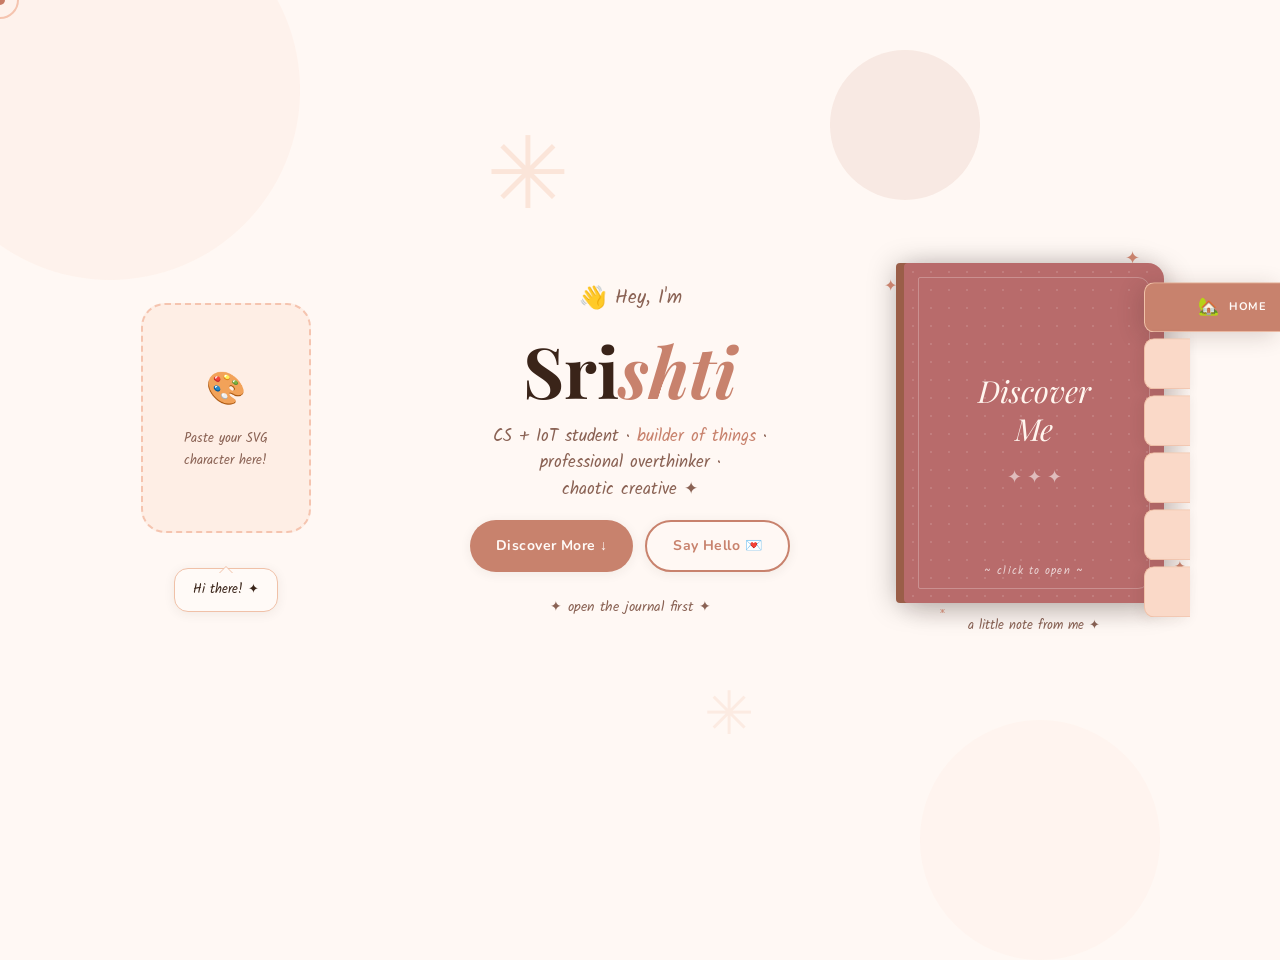
==== commit daa5a26e: "change of plans:- including jounal, color profile change and using diff sections in fidd pages" ====
--- a/index.html
+++ b/index.html
@@ -1,74 +1,516 @@
 <!DOCTYPE html>
 <html lang="en">
 <head>
-    <meta charset="UTF-8">
-    <meta name="viewport" content="width=device-width, initial-scale=1.0">
-    <title>Srishti | Portfolio</title>
-    <link rel="stylesheet" href="style.css">
+  <meta charset="UTF-8">
+  <meta name="viewport" content="width=device-width, initial-scale=1.0">
+  <title>Srishti ✦ Hello!</title>
+  <link rel="stylesheet" href="style.css">
+  <style>
+    body { overflow: hidden; }
+
+    /* ===== LANDING LAYOUT ===== */
+    .landing {
+      width: 100vw; height: 100vh;
+      display: grid;
+      grid-template-columns: 1fr 1.2fr 1fr;
+      align-items: center;
+      padding: 40px 80px 40px 60px;
+      position: relative;
+      gap: 40px;
+    }
+
+    /* ===== BACKGROUND SHAPES (solid, no gradient) ===== */
+    .bg-blob {
+      position: absolute; pointer-events: none; opacity: 0.13;
+      border-radius: 50%;
+    }
+    .blob-1 { width:380px; height:380px; background:var(--accent-pale);
+               top:-100px; left:-80px; }
+    .blob-2 { width:240px; height:240px; background:var(--surface-2);
+               bottom:-60px; right:120px; }
+    .blob-3 { width:150px; height:150px; background:var(--accent);
+               top:50px; right:300px; }
+
+    /* ===== CHARACTER SECTION ===== */
+    .character-col {
+      display: flex; flex-direction: column;
+      align-items: center; gap: 20px; z-index: 10;
+    }
+
+    .character-wrapper {
+      width: 200px; height: 260px;
+      position: relative;
+      animation: floatChar 5s ease-in-out infinite;
+    }
+
+    @keyframes floatChar {
+      0%,100% { transform: translateY(0) rotate(-1.5deg); }
+      50%      { transform: translateY(-22px) rotate(1.5deg); }
+    }
+
+    /* ===================================================
+       HOW TO ADD YOUR SVG CHARACTER:
+       1. Find the <div class="svg-character"> tag below.
+       2. Remove the placeholder div inside it.
+       3. Paste your entire <svg ...>...</svg> code there.
+       4. Your character will float and animate automatically!
+       =================================================== */
+    .svg-character {
+      width: 100%; height: 100%;
+      display: flex; align-items: center; justify-content: center;
+    }
+
+    /* Placeholder (remove when you paste your SVG) */
+    .svg-placeholder {
+      width: 170px; height: 230px;
+      border: 2.5px dashed var(--accent-pale);
+      border-radius: var(--r-lg);
+      display: flex; flex-direction: column;
+      align-items: center; justify-content: center;
+      background: var(--surface);
+      color: var(--text-muted);
+      font-family: var(--font-hand); font-size: 13px;
+      text-align: center; padding: 20px; gap: 10px;
+    }
+    .svg-placeholder .paste-icon { font-size: 32px; }
+
+    /* Speech bubble */
+    .speech-bubble {
+      background: var(--white);
+      border: 1.5px solid var(--border);
+      border-radius: var(--r-md);
+      padding: 10px 18px;
+      font-family: var(--font-hand); font-size: 13px;
+      color: var(--text);
+      box-shadow: var(--shadow-sm);
+      position: relative; max-width: 170px; text-align: center;
+    }
+    .speech-bubble::after {
+      content: '';
+      position: absolute; top: -10px; left: 50%;
+      transform: translateX(-50%);
+      border: 7px solid transparent;
+      border-bottom-color: var(--border);
+    }
+    .speech-bubble::before {
+      content: '';
+      position: absolute; top: -8px; left: 50%;
+      transform: translateX(-50%);
+      border: 6px solid transparent;
+      border-bottom-color: var(--white);
+      z-index: 1;
+    }
+    .bubble-texts { display: none; }
+    .speech-bubble .bubble-display { font-size: 13px; }
+
+    /* ===== CENTER SECTION ===== */
+    .center-col {
+      display: flex; flex-direction: column;
+      align-items: center; text-align: center; gap: 16px;
+      z-index: 10;
+    }
+
+    .greeting-row {
+      font-family: var(--font-hand); font-size: 1.2rem;
+      color: var(--text-muted); display: flex; align-items: center; gap: 8px;
+    }
+    .wave-emoji {
+      display: inline-block;
+      animation: waveHand 1.8s ease-in-out infinite;
+      transform-origin: 70% 70%; font-size: 1.4rem;
+    }
+    @keyframes waveHand {
+      0%,100% { transform: rotate(0deg); }
+      20%      { transform: rotate(25deg); }
+      40%      { transform: rotate(-8deg); }
+      60%      { transform: rotate(18deg); }
+    }
+
+    .name-display {
+      font-family: var(--font-display);
+      font-size: clamp(2.8rem, 5.5vw, 5rem);
+      font-weight: 700; line-height: 1.05; color: var(--text);
+    }
+    .name-display em { color: var(--accent); font-style: italic; }
+
+    .tagline {
+      font-family: var(--font-hand); font-size: 1.05rem;
+      color: var(--text-muted); max-width: 300px; line-height: 1.6;
+    }
+    .tagline strong { color: var(--accent); font-weight: normal; }
+
+    .center-ctas { display: flex; gap: 12px; flex-wrap: wrap; justify-content: center; }
+
+    .scroll-hint {
+      font-family: var(--font-hand); font-size: 0.9rem;
+      color: var(--text-muted);
+      display: flex; align-items: center; gap: 6px;
+      animation: hintBounce 2.4s ease-in-out infinite;
+      margin-top: 8px;
+    }
+    @keyframes hintBounce {
+      0%,100% { transform: translateY(0); }
+      50%      { transform: translateY(5px); }
+    }
+
+    /* Decorative asterisk element */
+    .deco-asterisk {
+      position: absolute; font-size: 100px;
+      color: var(--surface-2); font-family: serif;
+      pointer-events: none; z-index: 1;
+      user-select: none;
+      animation: slowSpin 30s linear infinite;
+    }
+    .deco-asterisk-1 { top: 10%; left: 38%; opacity: 0.6; }
+    .deco-asterisk-2 { bottom: 15%; left: 55%; font-size: 60px; opacity: 0.4; animation-direction: reverse; }
+    @keyframes slowSpin { to { transform: rotate(360deg); } }
+
+    /* ===== JOURNAL SECTION ===== */
+    .journal-col {
+      display: flex; flex-direction: column;
+      align-items: center; justify-content: center; gap: 12px;
+      z-index: 10;
+    }
+
+    .journal-container {
+      perspective: 1200px; position: relative;
+    }
+
+    /* Sparkles around journal */
+    .sparkle {
+      position: absolute; color: var(--accent);
+      pointer-events: none; z-index: 20;
+      animation: sparkleFloat 3s ease-in-out infinite;
+    }
+    .sparkle:nth-child(1) { font-size:18px; top:-20px; right:24px; animation-delay:0s; }
+    .sparkle:nth-child(2) { font-size:12px; top:28px; right:-18px; animation-delay:0.6s; }
+    .sparkle:nth-child(3) { font-size:14px; bottom:24px; right:-22px; animation-delay:1.2s; }
+    .sparkle:nth-child(4) { font-size:10px; bottom:-16px; left:36px; animation-delay:1.8s; }
+    .sparkle:nth-child(5) { font-size:16px; top:10px; left:-20px; animation-delay:0.9s; }
+    @keyframes sparkleFloat {
+      0%,100% { opacity:0.4; transform:scale(1) rotate(0deg); }
+      50%      { opacity:1;   transform:scale(1.35) rotate(18deg); }
+    }
+
+    /* The journal itself */
+    .journal {
+      width: 260px; height: 340px;
+      position: relative;
+      transform-style: preserve-3d;
+      transition: transform 0.3s ease;
+    }
+    .journal:hover { transform: translateY(-4px) rotateZ(1deg); }
+    .journal.open  { transform: translateY(-4px); }
+
+    /* Journal spine */
+    .journal-spine {
+      position: absolute; left:0; top:0; bottom:0;
+      width: 22px;
+      background: var(--accent-dark);
+      border-radius: 5px 0 0 5px;
+      z-index: 1;
+      box-shadow: inset -3px 0 6px rgba(0,0,0,0.12);
+    }
+
+    /* Open pages (behind the cover) */
+    .journal-pages {
+      position: absolute; inset:0;
+      background: #FFFCF9;
+      border-radius: 4px 16px 16px 4px;
+      border: 1.5px solid var(--border);
+      overflow: hidden;
+      opacity: 0;
+      transition: opacity 0.4s ease 0.6s;
+      pointer-events: none;
+      box-shadow: var(--shadow-md), inset 0 0 40px rgba(58,36,25,0.04);
+    }
+    .journal.open .journal-pages {
+      opacity: 1; pointer-events: all;
+    }
+
+    /* Ruled lines texture (NOT ombre — repeating horizontal lines) */
+    .journal-pages::before {
+      content: '';
+      position: absolute; inset:0; pointer-events:none; z-index:0;
+      background-image: repeating-linear-gradient(
+        to bottom,
+        transparent 0px, transparent 31px,
+        #F0DDD4 31px, #F0DDD4 32px
+      );
+    }
+    /* Margin line */
+    .journal-pages::after {
+      content: '';
+      position: absolute; left:34px; top:0; bottom:0;
+      width:1.5px; background: #F5C4AF; pointer-events:none; z-index:1;
+    }
+
+    .page-inner {
+      position: relative; z-index: 2;
+      padding: 28px 24px 24px 42px;
+      height: 100%; overflow-y: auto;
+      scrollbar-width: thin;
+      scrollbar-color: var(--accent-pale) transparent;
+    }
+    .page-inner::-webkit-scrollbar { width: 4px; }
+    .page-inner::-webkit-scrollbar-thumb { background: var(--accent-pale); border-radius:2px; }
+
+    .page-date {
+      font-family: var(--font-mono); font-size: 10px;
+      color: var(--text-muted); margin-bottom: 14px;
+      letter-spacing: 0.06em;
+    }
+    .page-inner p {
+      font-family: var(--font-hand); font-size: 12.5px;
+      line-height: 2; color: #4A3020;
+      margin-bottom: 6px;
+    }
+    .page-inner .page-sign {
+      margin-top: 14px;
+      font-family: var(--font-display); font-style: italic;
+      font-size: 15px; color: var(--accent);
+    }
+
+    .journal-close-btn {
+      position: absolute; top: 10px; right: 14px;
+      background: none; border: none;
+      font-size: 16px; color: var(--text-muted);
+      cursor: none; z-index: 10;
+      display: none;
+      transition: transform 0.2s, color 0.2s;
+    }
+    .journal.open .journal-close-btn { display: block; }
+    .journal-close-btn:hover { transform:rotate(90deg); color:var(--accent); }
+
+    /* The cover (front face, rotates open) */
+    .journal-cover {
+      position: absolute; inset:0;
+      background: var(--journal-cover);
+      border-radius: 4px 16px 16px 4px;
+      display: flex; flex-direction: column;
+      align-items: center; justify-content: center; gap: 14px;
+      cursor: none;
+      transform-origin: left center;
+      transition: transform 0.85s cubic-bezier(0.25,0.46,0.45,0.94),
+                  box-shadow 0.3s ease;
+      z-index: 5;
+      box-shadow:
+        -8px 0 0 var(--accent-dark),
+        -10px 2px 28px rgba(0,0,0,0.22),
+        6px 6px 28px rgba(58,36,25,0.2);
+      /* Dot texture (solid dots, not ombre) */
+      background-image: radial-gradient(circle, rgba(255,255,255,0.12) 1px, transparent 1px);
+      background-size: 18px 18px;
+    }
+    .journal.open .journal-cover {
+      transform: rotateY(-162deg);
+      box-shadow: none;
+    }
+
+    .cover-inner-border {
+      position: absolute; inset: 14px;
+      border: 1.5px solid rgba(255,255,255,0.25);
+      border-radius: 2px 12px 12px 2px;
+      pointer-events: none;
+    }
+
+    .cover-title {
+      font-family: var(--font-display); font-style: italic;
+      font-size: 1.9rem; color: #FFF5EE;
+      text-align: center; line-height: 1.25; z-index:1;
+    }
+    .cover-stars {
+      display: flex; gap: 10px; z-index:1;
+      font-size: 18px; color: rgba(255,255,255,0.55);
+    }
+    .cover-hint {
+      position: absolute; bottom: 22px;
+      font-family: var(--font-hand); font-size: 11px;
+      color: rgba(255,255,255,0.7); letter-spacing: 0.1em;
+      z-index:1;
+      animation: pulseHint 2.2s ease-in-out infinite;
+    }
+    @keyframes pulseHint {
+      0%,100% { opacity: 0.6; transform: scale(1); }
+      50%      { opacity: 1;   transform: scale(1.04); }
+    }
+
+    /* Journal open label */
+    .journal-label {
+      font-family: var(--font-hand); font-size: 13px;
+      color: var(--text-muted); text-align: center;
+      transition: opacity 0.3s;
+    }
+  </style>
 </head>
 <body>
-    <!-- Hero Section -->
-    <section class="hero" id="hero">
-        <div class="character-wrap">
-            <svg class="animated-character" id="freepik_stories-thesis" xmlns="http://www.w3.org/2000/svg" viewBox="0 0 500 500" version="1.1" xmlns:xlink="http://www.w3.org/1999/xlink">
-                <g id="freepik--background-complete--inject-161" class="animable" style="transform-origin: 253.2px 187.16px;">
-                    <g id="el8sx26xy6p17"><rect x="30.42" y="286.45" width="69.22" height="55.34" style="fill: rgb(245, 245, 245); transform-origin: 65.03px 314.12px; transform: rotate(-10.6deg);" class="animable"></rect></g>
-                    <path d="M94,280.56l-.33.08-1,.19-3.69.72-13.93,2.67L26,293.52l.19-.28c3,16.19,6.52,34.75,10.21,54.39h0l-.31-.22,68-12.68-.17.26c-3-16.38-5.52-29.95-7.27-39.46-.86-4.75-1.54-8.48-2-11-.23-1.27-.4-2.24-.52-2.92s-.17-1-.17-1,.08.32.2,1l.57,2.87c.49,2.55,1.2,6.26,2.11,11,1.81,9.53,4.39,23.14,7.51,39.56l.05.21-.22.05L36.14,348l-.26.05-.05-.27h0c-3.66-19.64-7.13-38.2-10.15-54.4l0-.23.24-.05L75.16,284l13.89-2.54,3.67-.66.93-.16Z" style="fill: rgb(224, 224, 224); transform-origin: 65.04px 314.305px;" id="eli4t8zsnjisf" class="animable"></path>
-                    <g id="elwce8hynsrtm"><rect x="32.8" y="289.94" width="64.36" height="48.37" style="fill: rgb(235, 235, 235); transform-origin: 64.98px 314.125px; transform: rotate(-10.6deg);" class="animable"></rect></g>
-                    <polygon points="37.8 343.82 54.37 310.13 71.51 326.06 78.95 314.44 101.06 331.99 37.8 343.82" style="fill: rgb(224, 224, 224); transform-origin: 69.43px 326.975px;" id="elloaudw7myx" class="animable"></polygon>
-                    <path d="M73.19,302.87a5.07,5.07,0,1,1-5.92-4.05A5.07,5.07,0,0,1,73.19,302.87Z" style="fill: rgb(224, 224, 224); transform-origin: 68.2065px 303.803px;" id="elhnpnfuqfcrw" class="animable"></path>
-                    <g id="elbz5wl16k03t"><rect x="151.97" y="89.38" width="195.57" height="144.8" style="fill: rgb(250, 250, 250); transform-origin: 249.755px 161.78px; transform: rotate(-79.74deg);" class="animable"></rect></g>
-                </g>
-                <g id="freepik--Character--inject-161" class="animable" style="transform-origin: 127.317px 360.152px;">
-                    <path d="M104.45,395.84l17.73-7.16,13.54-35.37,18.05,9.3s-1.74,3.49-5.47,12.14c-1.45,3.33-6.22,12.64-8.16,17.17a23.86,23.86,0,0,1-21.27,14.45l-16.64.43Z" style="fill: rgb(255, 191, 157); transform-origin: 128px 380.055px;" class="animable"></path>
-                    <path d="M178,273.32l-15.52-6.17-4.06.47c-9.12,0-15.42,10.1-15.48,17.48-.06,8.22.18,18.24,1.48,24.29,2.63,12.17,13,13.18,13,13.18s-.21,6.49-.29,10.57l23.77-1.71,1.19-53.94A4.32,4.32,0,0,0,178,273.32Z" style="fill: rgb(255, 191, 157); transform-origin: 162.511px 300.145px;" class="animable"></path>
-                    <path d="M198.8,297.27c.07-5.68,1-11.34.74-17s-1.71-11.59-5.67-15.66S183,259,178.4,262.25l-1,4.84c1.82,21.9,1.58,44.15,3.4,66.05.24,2.88,2.57,5.49,3.88,8.06s3.94,4.7,6.82,4.52c3.77-.23,6.24-4.05,7.41-7.65C203.21,325.06,198.63,311,198.8,297.27Z" style="fill: rgb(38, 50, 56); transform-origin: 189.078px 303.113px;" class="animable"></path>
-                </g>
-            </svg>
+  <!-- Custom Cursor -->
+  <div class="cursor-dot"  id="cursorDot"></div>
+  <div class="cursor-ring" id="cursorRing"></div>
+
+  <!-- Side Navigation -->
+  <nav class="side-nav">
+    <a href="index.html"      class="nav-tab active" title="Home">
+      <span class="nav-icon">🏡</span><span class="nav-label">Home</span>
+    </a>
+    <a href="summary.html"    class="nav-tab" title="About">
+      <span class="nav-icon">📖</span><span class="nav-label">About</span>
+    </a>
+    <a href="skills.html"     class="nav-tab" title="Skills">
+      <span class="nav-icon">⚡</span><span class="nav-label">Skills</span>
+    </a>
+    <a href="projects.html"   class="nav-tab" title="Projects">
+      <span class="nav-icon">💻</span><span class="nav-label">Projects</span>
+    </a>
+    <a href="experience.html" class="nav-tab" title="Experience">
+      <span class="nav-icon">✨</span><span class="nav-label">Experience</span>
+    </a>
+    <a href="contact.html"    class="nav-tab" title="Contact">
+      <span class="nav-icon">💌</span><span class="nav-label">Contact</span>
+    </a>
+  </nav>
+
+  <!-- Background Blobs -->
+  <div class="bg-blob blob-1"></div>
+  <div class="bg-blob blob-2"></div>
+  <div class="bg-blob blob-3"></div>
+
+  <!-- Decorative Asterisks -->
+  <div class="deco-asterisk deco-asterisk-1">✳</div>
+  <div class="deco-asterisk deco-asterisk-2">✳</div>
+
+  <!-- MAIN LANDING GRID -->
+  <main class="landing">
+
+    <!-- LEFT: SVG Character -->
+    <div class="character-col">
+      <div class="character-wrapper">
+        <div class="svg-character">
+          <!-- =============================================
+               👇 PASTE YOUR SVG CHARACTER CODE HERE 👇
+               (Replace the entire .svg-placeholder div
+               with your <svg ...>...</svg> code)
+               ============================================= -->
+          <div class="svg-placeholder">
+            <span class="paste-icon">🎨</span>
+            <span>Paste your SVG character here!</span>
+          </div>
         </div>
-
-        <div class="discover-btn">
-            <p class="glow-text">Discover Me</p>
-            <span class="arrow-down">↓</span>
+      </div>
+
+      <!-- Rotating speech bubbles -->
+      <div class="speech-bubble">
+        <span class="bubble-display" id="bubbleText">Hi there! ✦</span>
+      </div>
+    </div>
+
+    <!-- CENTER: Name & CTA -->
+    <div class="center-col">
+      <div class="greeting-row">
+        <span class="wave-emoji">👋</span>
+        <span>Hey, I'm</span>
+      </div>
+
+      <h1 class="name-display">
+        Sri<em>shti</em>
+      </h1>
+
+      <p class="tagline">
+        CS + IoT student · <strong>builder of things</strong> ·
+        professional overthinker ·<br>chaotic creative ✦
+      </p>
+
+      <div class="center-ctas">
+        <a href="summary.html" class="btn">Discover More ↓</a>
+        <a href="contact.html" class="btn btn-outline">Say Hello 💌</a>
+      </div>
+
+      <div class="scroll-hint">
+        <span>✦</span> <span>open the journal first</span> <span>✦</span>
+      </div>
+    </div>
+
+    <!-- RIGHT: Journal -->
+    <div class="journal-col">
+      <div class="journal-container">
+        <!-- Sparkles -->
+        <span class="sparkle">✦</span>
+        <span class="sparkle">✿</span>
+        <span class="sparkle">✦</span>
+        <span class="sparkle">⁎</span>
+        <span class="sparkle">✦</span>
+
+        <div class="journal" id="journal">
+          <!-- Spine -->
+          <div class="journal-spine"></div>
+
+          <!-- Open pages (behind cover) -->
+          <div class="journal-pages">
+            <button class="journal-close-btn" onclick="closeJournal()" title="Close">✕</button>
+            <div class="page-inner">
+              <div class="page-date">~ a note for you ~</div>
+              <p>Hi, I'm Srishti — the person who somehow decided that building a whole website was a good idea despite having a perfectly functional habit of procrastinating.</p>
+              <p>When I'm not pretending to have my life together, I'm usually diving into projects, reading things I'll overthink later, or dancing like no one's recording (hopefully).</p>
+              <p>I love learning new skills, especially the ones I definitely didn't ask for but life decided to throw at me.</p>
+              <p>This space is basically a collection of my experiments, ideas, and occasional strokes of brilliance... mixed with a generous dose of chaos.</p>
+              <p>Enjoy exploring, and try not to judge — I'm still figuring it out one "What am I even doing?" at a time.</p>
+              <p>Thank you for being here and showing interest in learning more about me! You can navigate using the tabs on the right ✦</p>
+              <div class="page-sign">— Srishti ✦</div>
+            </div>
+          </div>
+
+          <!-- Cover (rotates open on click) -->
+          <div class="journal-cover" id="journalCover" onclick="openJournal()">
+            <div class="cover-inner-border"></div>
+            <div class="cover-title">Discover<br>Me</div>
+            <div class="cover-stars">✦ ✦ ✦</div>
+            <span class="cover-hint">~ click to open ~</span>
+          </div>
         </div>
-    </section>
-
-    <!-- Skills Section -->
-    <section class="skills-section" id="skills">
-        <h2 class="section-title">My Skills</h2>
-        <div class="skills-container">
-            <div class="skill-box" data-skill="Java">Java</div>
-            <div class="skill-box" data-skill="C++">C++</div>
-            <div class="skill-box" data-skill="C">C</div>
-            <div class="skill-box" data-skill="Python">Python</div>
-            <div class="skill-box" data-skill="JavaScript">JavaScript</div>
-            <div class="skill-box" data-skill="HTML/CSS">HTML/CSS</div>
-            <div class="skill-box" data-skill="React">React</div>
-            <div class="skill-box" data-skill="Node.js">Node.js</div>
-            <div class="skill-box" data-skill="Git">Git</div>
-            <div class="skill-box" data-skill="SQL">SQL</div>
-            <div class="skill-box" data-skill="MongoDB">MongoDB</div>
-            <div class="skill-box" data-skill="AWS">AWS</div>
-        </div>
-    </section>
-
-    <!-- Projects Section -->
-    <section class="projects-section" id="projects">
-        <div class="drawer">
-            <div class="folder-container">
-                <div class="folder" id="projectFolder">
-                    <div class="folder-tab"></div>
-                    <div class="folder-body">
-                        <h3>My Projects</h3>
-                    </div>
-                </div>
-            </div>
-        </div>
-    </section>
-
-    <!-- Custom Cursor -->
-    <div class="custom-cursor"></div>
-
-    <script src="script.js"></script>
+      </div>
+
+      <p class="journal-label" id="journalLabel">
+        a little note from me ✦
+      </p>
+    </div>
+
+  </main>
+
+  <script src="script.js"></script>
+  <script>
+    // ---- JOURNAL ----
+    const journal = document.getElementById('journal');
+    const label   = document.getElementById('journalLabel');
+
+    function openJournal() {
+      journal.classList.add('open');
+      label.textContent = 'scroll to read more ↓';
+    }
+    function closeJournal() {
+      journal.classList.remove('open');
+      label.textContent = 'a little note from me ✦';
+    }
+
+    // ---- ROTATING SPEECH BUBBLES ----
+    const messages = [
+      'Hi there! ✦',
+      'I love to code! 💻',
+      'Coffee ☕ = fuel',
+      'Let\'s build things!',
+      'IoT + AI nerd 🤖',
+      'I dance too! 💃'
+    ];
+    let msgIdx = 0;
+    const bubbleEl = document.getElementById('bubbleText');
+    setInterval(() => {
+      bubbleEl.style.opacity = '0';
+      setTimeout(() => {
+        msgIdx = (msgIdx + 1) % messages.length;
+        bubbleEl.textContent = messages[msgIdx];
+        bubbleEl.style.opacity = '1';
+      }, 300);
+    }, 2600);
+    bubbleEl.style.transition = 'opacity 0.3s ease';
+  </script>
 </body>
 </html>
--- a/style.css
+++ b/style.css
@@ -1,68 +1,265 @@
-*{
-    margin:0;
-    padding:0;
-    box-sizing: border-box;
-}
+/* ====================================================
+   SRISHTI'S PORTFOLIO â€” SHARED STYLESHEET
+   Color scheme: Warm peach/blush â€” no ombre, no rainbow
+   ==================================================== */
+
+@import url('https://fonts.googleapis.com/css2?family=Playfair+Display:ital,wght@0,400;0,600;0,700;1,400;1,600&family=Nunito:wght@300;400;500;600;700&family=Kalam:wght@300;400;700&family=Space+Mono:ital,wght@0,400;0,700;1,400&display=swap');
+
+/* ---- DESIGN TOKENS ---- */
+:root {
+  --bg:            #FFF8F4;
+  --surface:       #FEEEE5;
+  --surface-2:     #FAD9C8;
+  --border:        #F0C1A8;
+  --accent-pale:   #F5C4AF;
+  --accent:        #C8826D;
+  --accent-dark:   #9A5E48;
+  --text:          #3A2419;
+  --text-muted:    #8A6254;
+  --white:         #FFFAF7;
+  --journal-cover: #B86B6B;
+  --folder-bg:     #F5C4AF;
+  --folder-tab:    #E8A898;
+  --pin-color:     #C8826D;
+
+  --font-display:  'Playfair Display', Georgia, serif;
+  --font-body:     'Nunito', sans-serif;
+  --font-hand:     'Kalam', cursive;
+  --font-mono:     'Space Mono', monospace;
+
+  --r-sm:  6px;
+  --r-md:  14px;
+  --r-lg:  24px;
+  --r-xl:  40px;
+
+  --shadow-sm:  0 2px 12px rgba(58,36,25,0.07);
+  --shadow-md:  0 6px 28px rgba(58,36,25,0.12);
+  --shadow-lg:  0 12px 48px rgba(58,36,25,0.18);
+  --transition: 0.3s cubic-bezier(0.34,1.56,0.64,1);
+}
+
+/* ---- RESET ---- */
+*, *::before, *::after { margin:0; padding:0; box-sizing:border-box; }
+html { scroll-behavior:smooth; }
+
 body {
-  cursor: url("cursor.jpg") 4 4, auto;
-}
-
-body{
-    background-color: #020617;
-    color: #e2e8f0;
-    font-family: Arial, sans-serif;
-    cursor:none;
-
-}
-.hero{
-    height: 100vh;
-    display: flex;
-    flex-direction:column;
-    justify-content:center;
-    align-items: center;
-    gap: 24px;
-}
-.character-wrap{
-    width: 420px;
-    max-width: 80vw;
-    animation: float 4s ease-in-out infinite;
-}
-@keyframes float {
-  0% {
-    transform: translateY(0);
-  }
-  50% {
-    transform: translateY(-12px);
-  }
-  100% {
-    transform: translateY(0);
-  }
-}
-.discover{
-    cursor:pointer;
-    transition: transform 0.3s ease;
-}
-.discover p{
-    font-size:28px;
-    color: #7dd3fc;
-    text-shadow: 0 0 10px #38bdf8;
-    transition: transform 0.3s ease;
-
-}
-.discover:hover{
-    transform: translateY(-4px);
-}
-.discover:hover p {
-  color: #e0f2fe;
-  text-shadow:
-    0 0 10px #38bdf8,
-    0 0 20px #38bdf8,
-    0 0 40px #0ea5e9;
-}
-.discover span{
-    display:block;
-    font-size:40px;
-    text-align:center;
-    color: #7dd3fc;
-}
-
+  background-color: var(--bg);
+  color: var(--text);
+  font-family: var(--font-body);
+  font-size: 16px;
+  line-height: 1.7;
+  cursor: none;
+  overflow-x: hidden;
+}
+
+/* ---- CUSTOM CURSOR ---- */
+.cursor-dot {
+  position: fixed; width: 10px; height: 10px;
+  background: var(--accent); border-radius: 50%;
+  pointer-events: none; z-index: 9999;
+  transform: translate(-50%,-50%);
+  transition: width .15s, height .15s, background .2s;
+  mix-blend-mode: multiply;
+}
+.cursor-ring {
+  position: fixed; width: 38px; height: 38px;
+  border: 2px solid var(--accent-pale); border-radius: 50%;
+  pointer-events: none; z-index: 9998;
+  transform: translate(-50%,-50%);
+  transition: all 0.12s ease;
+}
+.cursor-dot.hovered { width:18px; height:18px; background: var(--accent-dark); }
+.cursor-ring.hovered { width:52px; height:52px; border-color: var(--accent); }
+
+/* ---- SIDE NAV (bookmark tabs on the right) ---- */
+.side-nav {
+  position: fixed; right: 0; top: 50%;
+  transform: translateY(-50%);
+  z-index: 1000;
+  display: flex; flex-direction: column; gap: 6px;
+}
+
+.nav-tab {
+  display: flex; align-items: center; justify-content: flex-end; gap: 10px;
+  background: var(--surface-2);
+  border: 1.5px solid var(--border);
+  border-right: none;
+  border-radius: 10px 0 0 10px;
+  padding: 10px 14px;
+  text-decoration: none;
+  color: var(--text);
+  font-family: var(--font-body);
+  font-weight: 700;
+  font-size: 12px;
+  white-space: nowrap;
+  overflow: hidden;
+  width: 46px;
+  transition: width 0.4s cubic-bezier(0.34,1.56,0.64,1),
+              background 0.2s, box-shadow 0.2s, color 0.2s;
+  box-shadow: -3px 2px 14px rgba(58,36,25,0.09);
+  cursor: none;
+  letter-spacing: 0.04em;
+  text-transform: uppercase;
+}
+.nav-tab:hover, .nav-tab.active {
+  width: 136px; background: var(--accent); color: var(--white);
+  box-shadow: -5px 4px 22px rgba(58,36,25,0.18);
+}
+.nav-icon { font-size:17px; flex-shrink:0; min-width:18px; text-align:center; }
+.nav-label { opacity:0; transition: opacity 0.15s ease 0.1s; font-size:11px; }
+.nav-tab:hover .nav-label, .nav-tab.active .nav-label { opacity:1; }
+
+/* ---- DOODLES ---- */
+.doodle {
+  position: fixed; pointer-events: none; z-index: 4;
+  transition: transform 0.7s cubic-bezier(0.34,1.56,0.64,1), opacity 0.5s ease;
+  opacity: 0;
+}
+.doodle.peek { opacity: 0.55; }
+
+.doodle-tl { top:-10px; left:-10px; transform:translate(-70%,-70%); }
+.doodle-tr { top:-10px; right: 60px; transform:translate(70%,-70%); }
+.doodle-bl { bottom:-10px; left:-10px; transform:translate(-70%,70%); }
+.doodle-br { bottom:-10px; right: 60px; transform:translate(70%,70%); }
+
+.doodle-tl.peek { transform:translate(-15%,-15%); }
+.doodle-tr.peek { transform:translate(15%,-15%); }
+.doodle-bl.peek { transform:translate(-15%,15%); }
+.doodle-br.peek { transform:translate(15%,15%); }
+
+/* ---- SECTION WRAPPER ---- */
+.section-wrapper {
+  min-height: 100vh;
+  padding: 80px 120px 80px 72px;
+  max-width: 1160px; margin: 0 auto;
+}
+
+/* ---- SECTION HEADERS ---- */
+.section-eyebrow {
+  font-family: var(--font-mono); font-size: 11px;
+  text-transform: uppercase; letter-spacing: 0.18em;
+  color: var(--accent); margin-bottom: 8px;
+}
+.section-title {
+  font-family: var(--font-display);
+  font-size: clamp(2rem,4.5vw,3.6rem);
+  line-height: 1.15; margin-bottom: 12px; color: var(--text);
+}
+.section-title em { color: var(--accent); font-style: italic; }
+.section-sub {
+  font-family: var(--font-hand); font-size: 1.1rem;
+  color: var(--text-muted); margin-bottom: 52px;
+}
+
+/* ---- DIVIDER ---- */
+.divider {
+  display: flex; align-items: center; gap: 14px;
+  margin: 48px 0;
+}
+.divider::before, .divider::after {
+  content: ''; flex:1; height:1.5px; background: var(--border);
+}
+.divider span { color: var(--accent); font-size: 16px; }
+
+/* ---- CARDS ---- */
+.card {
+  background: var(--white);
+  border: 1.5px solid var(--border);
+  border-radius: var(--r-lg);
+  padding: 28px 32px;
+  box-shadow: var(--shadow-sm);
+  transition: box-shadow var(--transition), transform var(--transition);
+}
+.card:hover {
+  box-shadow: var(--shadow-md);
+  transform: translateY(-3px);
+}
+
+/* ---- PAGE FADE IN ---- */
+body { animation: pageFadeIn 0.45s ease; }
+@keyframes pageFadeIn { from { opacity:0; transform:translateY(8px); } to { opacity:1; transform:translateY(0); } }
+
+/* ---- SCROLLBAR ---- */
+::-webkit-scrollbar { width: 6px; }
+::-webkit-scrollbar-track { background: var(--surface); }
+::-webkit-scrollbar-thumb { background: var(--accent-pale); border-radius:3px; }
+::-webkit-scrollbar-thumb:hover { background: var(--accent); }
+
+/* ---- SELECTION ---- */
+::selection { background: var(--accent-pale); color: var(--text); }
+
+/* ---- BUTTONS ---- */
+.btn {
+  display: inline-flex; align-items: center; gap: 8px;
+  background: var(--accent); color: var(--white);
+  border: none; border-radius: 100px;
+  padding: 12px 26px;
+  font-family: var(--font-body); font-size: 14px; font-weight: 700;
+  text-decoration: none; cursor: none;
+  box-shadow: var(--shadow-sm);
+  transition: background var(--transition), transform var(--transition), box-shadow var(--transition);
+  letter-spacing: 0.03em;
+}
+.btn:hover {
+  background: var(--accent-dark);
+  transform: translateY(-2px) scale(1.03);
+  box-shadow: var(--shadow-md);
+}
+.btn-outline {
+  background: transparent; color: var(--accent);
+  border: 2px solid var(--accent);
+}
+.btn-outline:hover { background: var(--accent); color: var(--white); }
+
+/* ---- TAGS / CHIPS ---- */
+.tag {
+  display: inline-flex; align-items: center;
+  background: var(--surface);
+  border: 1px solid var(--border);
+  border-radius: 100px;
+  padding: 4px 14px;
+  font-family: var(--font-mono); font-size: 11px;
+  color: var(--accent-dark);
+  letter-spacing: 0.03em;
+}
+
+/* ---- UTILITY ---- */
+.text-accent { color: var(--accent); }
+.text-muted { color: var(--text-muted); }
+.font-display { font-family: var(--font-display); }
+.font-hand { font-family: var(--font-hand); }
+.font-mono { font-family: var(--font-mono); }
+
+/* ---- MODAL ---- */
+.modal-overlay {
+  position: fixed; inset:0;
+  background: rgba(58,36,25,0.5);
+  backdrop-filter: blur(6px);
+  z-index: 800; display: flex;
+  align-items: center; justify-content: center;
+  opacity:0; pointer-events:none;
+  transition: opacity 0.3s ease;
+}
+.modal-overlay.open { opacity:1; pointer-events:all; }
+.modal-box {
+  background: var(--white);
+  border: 1.5px solid var(--border);
+  border-radius: var(--r-lg);
+  padding: 40px;
+  max-width: 600px; width: 92%;
+  max-height: 80vh; overflow-y: auto;
+  box-shadow: var(--shadow-lg);
+  transform: scale(0.92) translateY(20px);
+  transition: transform 0.4s cubic-bezier(0.34,1.56,0.64,1);
+}
+.modal-overlay.open .modal-box {
+  transform: scale(1) translateY(0);
+}
+.modal-close {
+  position: absolute; top:16px; right:20px;
+  background: none; border: none; cursor:none;
+  font-size: 22px; color: var(--text-muted);
+  transition: transform 0.2s, color 0.2s;
+}
+.modal-close:hover { transform: rotate(90deg); color: var(--accent); }
+.modal-box { position: relative; }
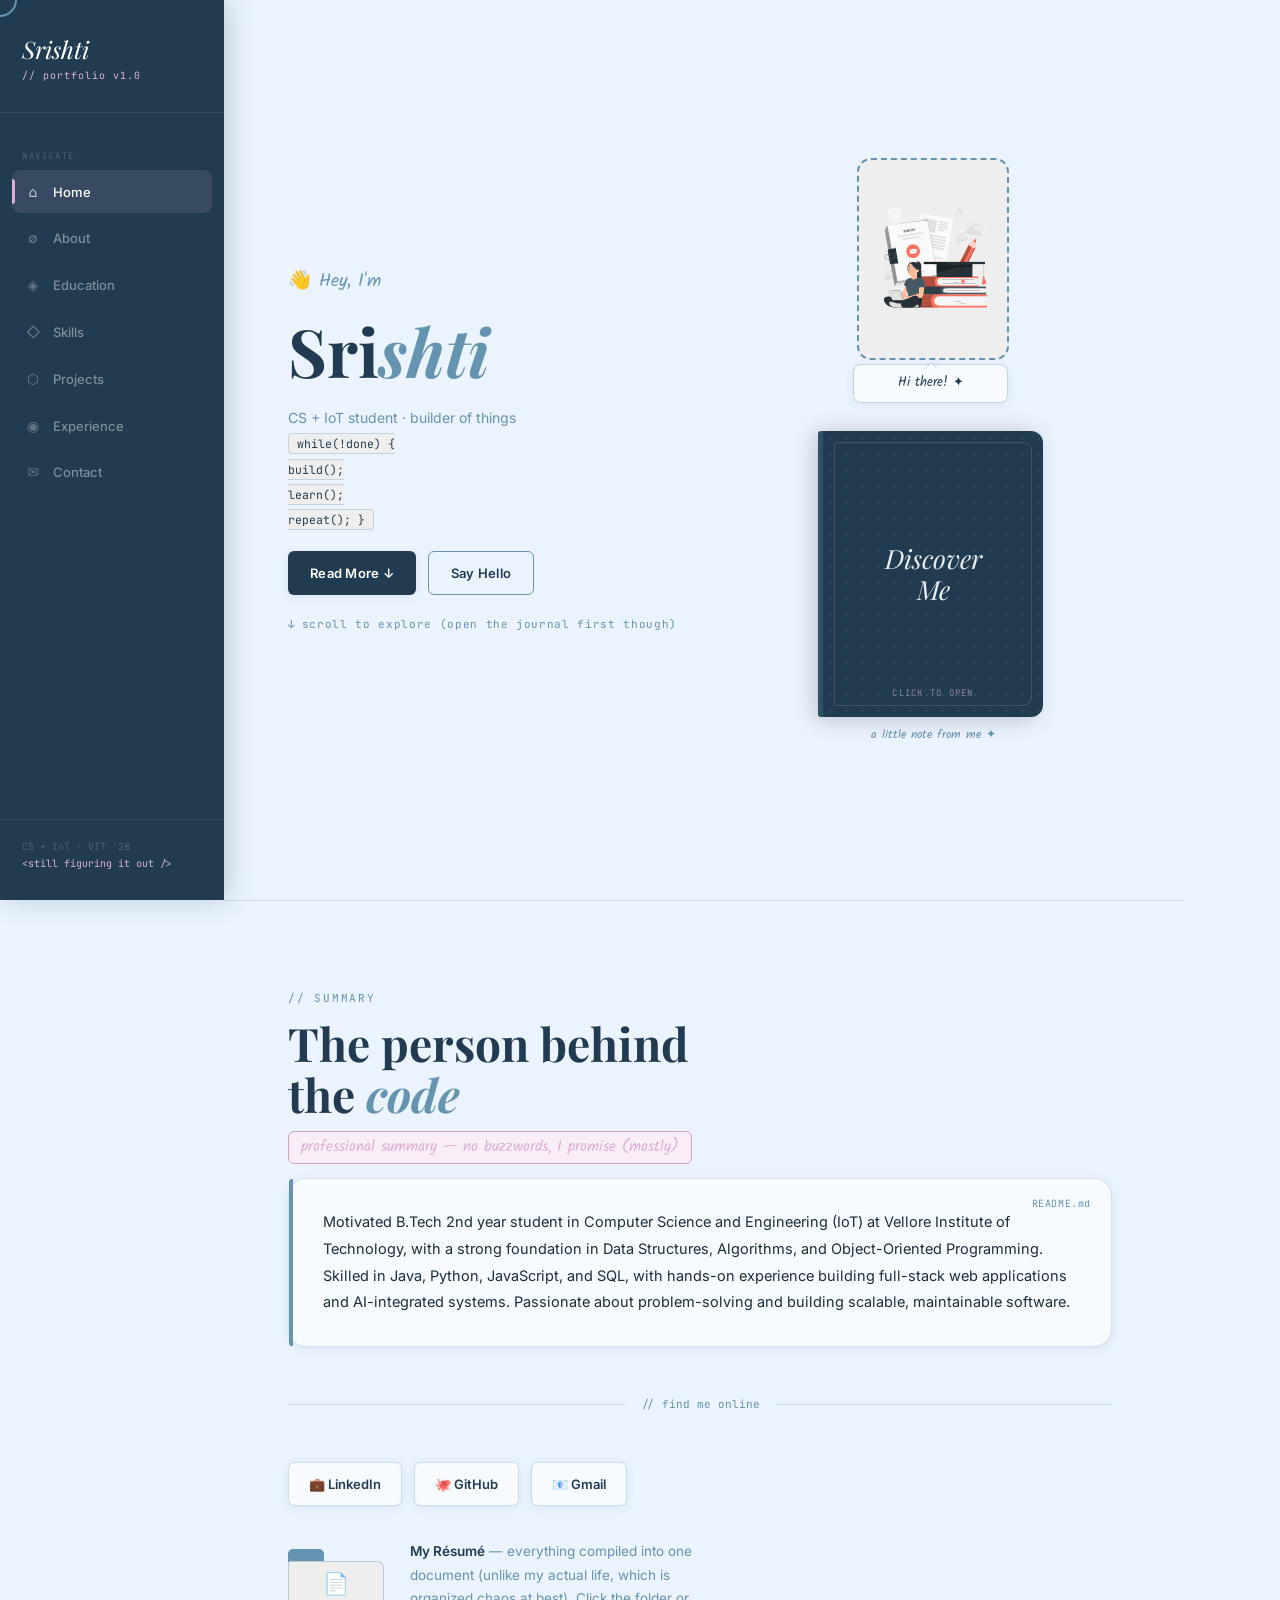
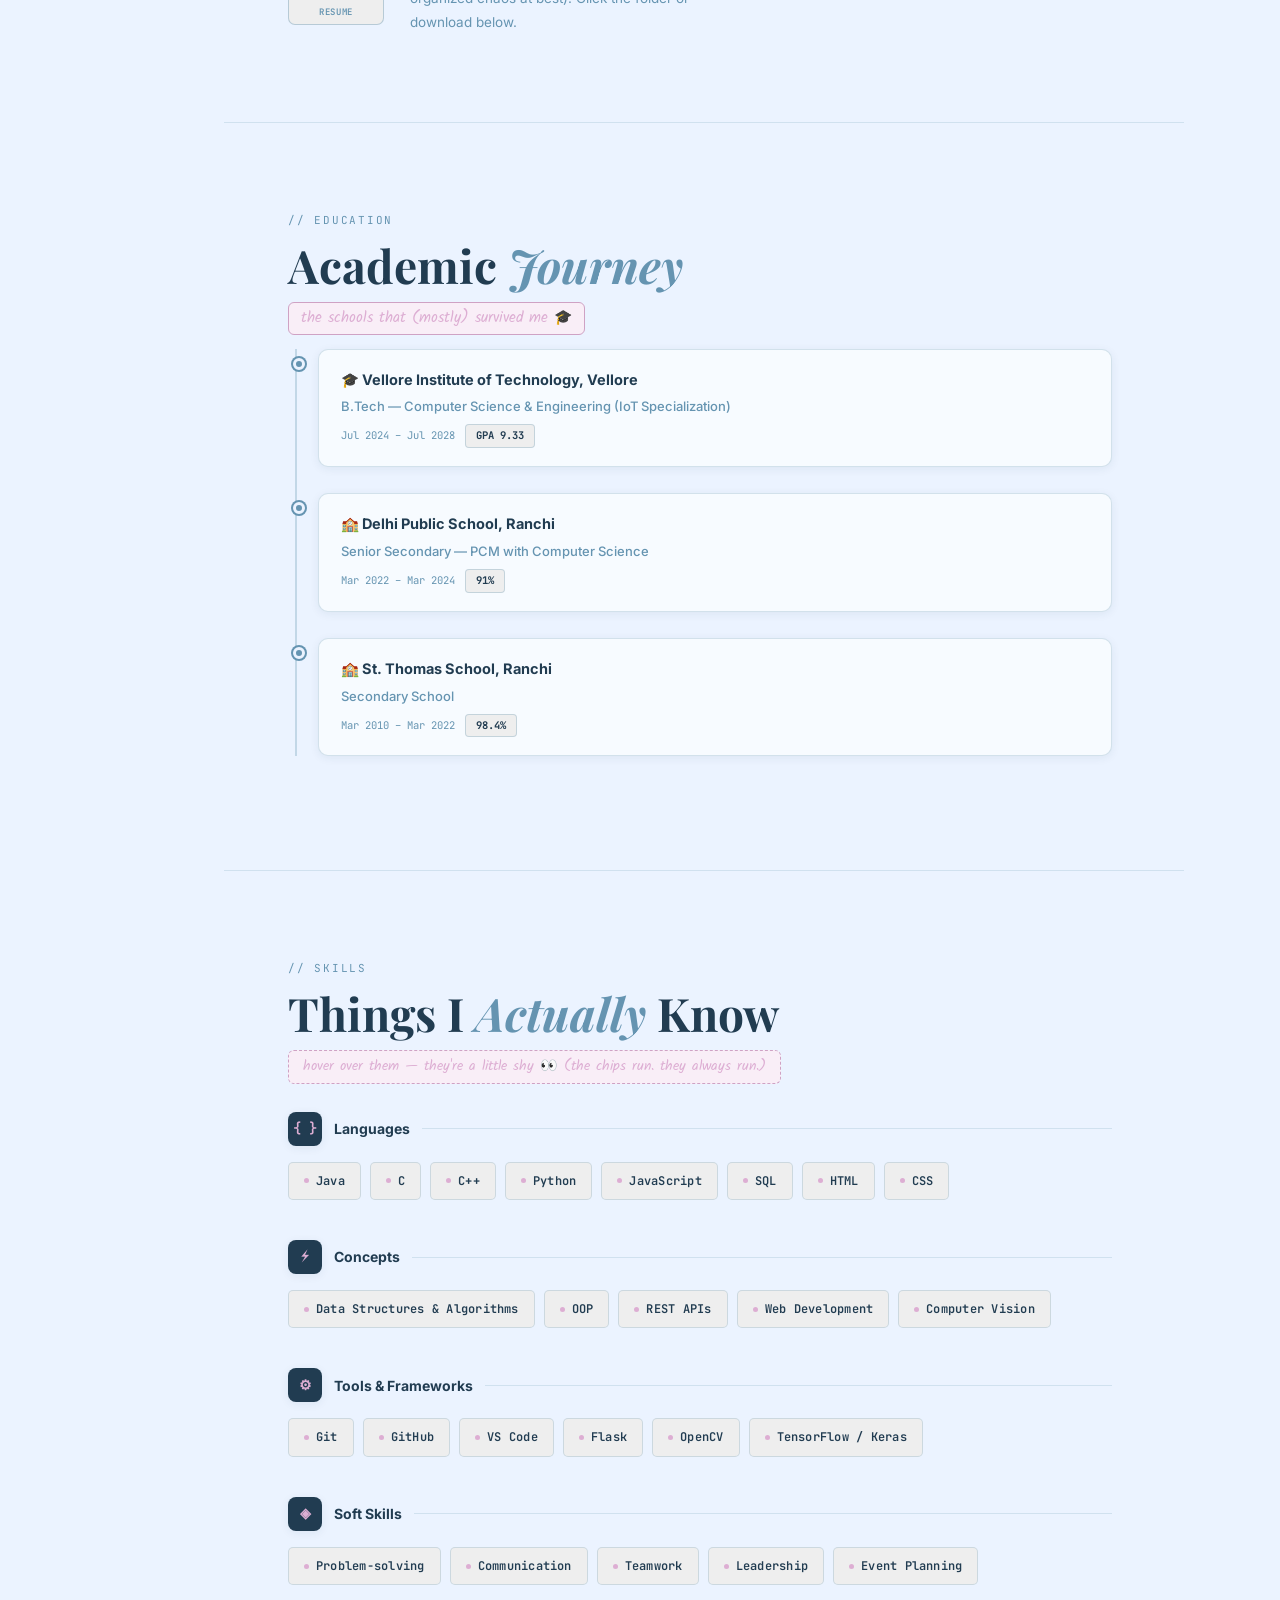
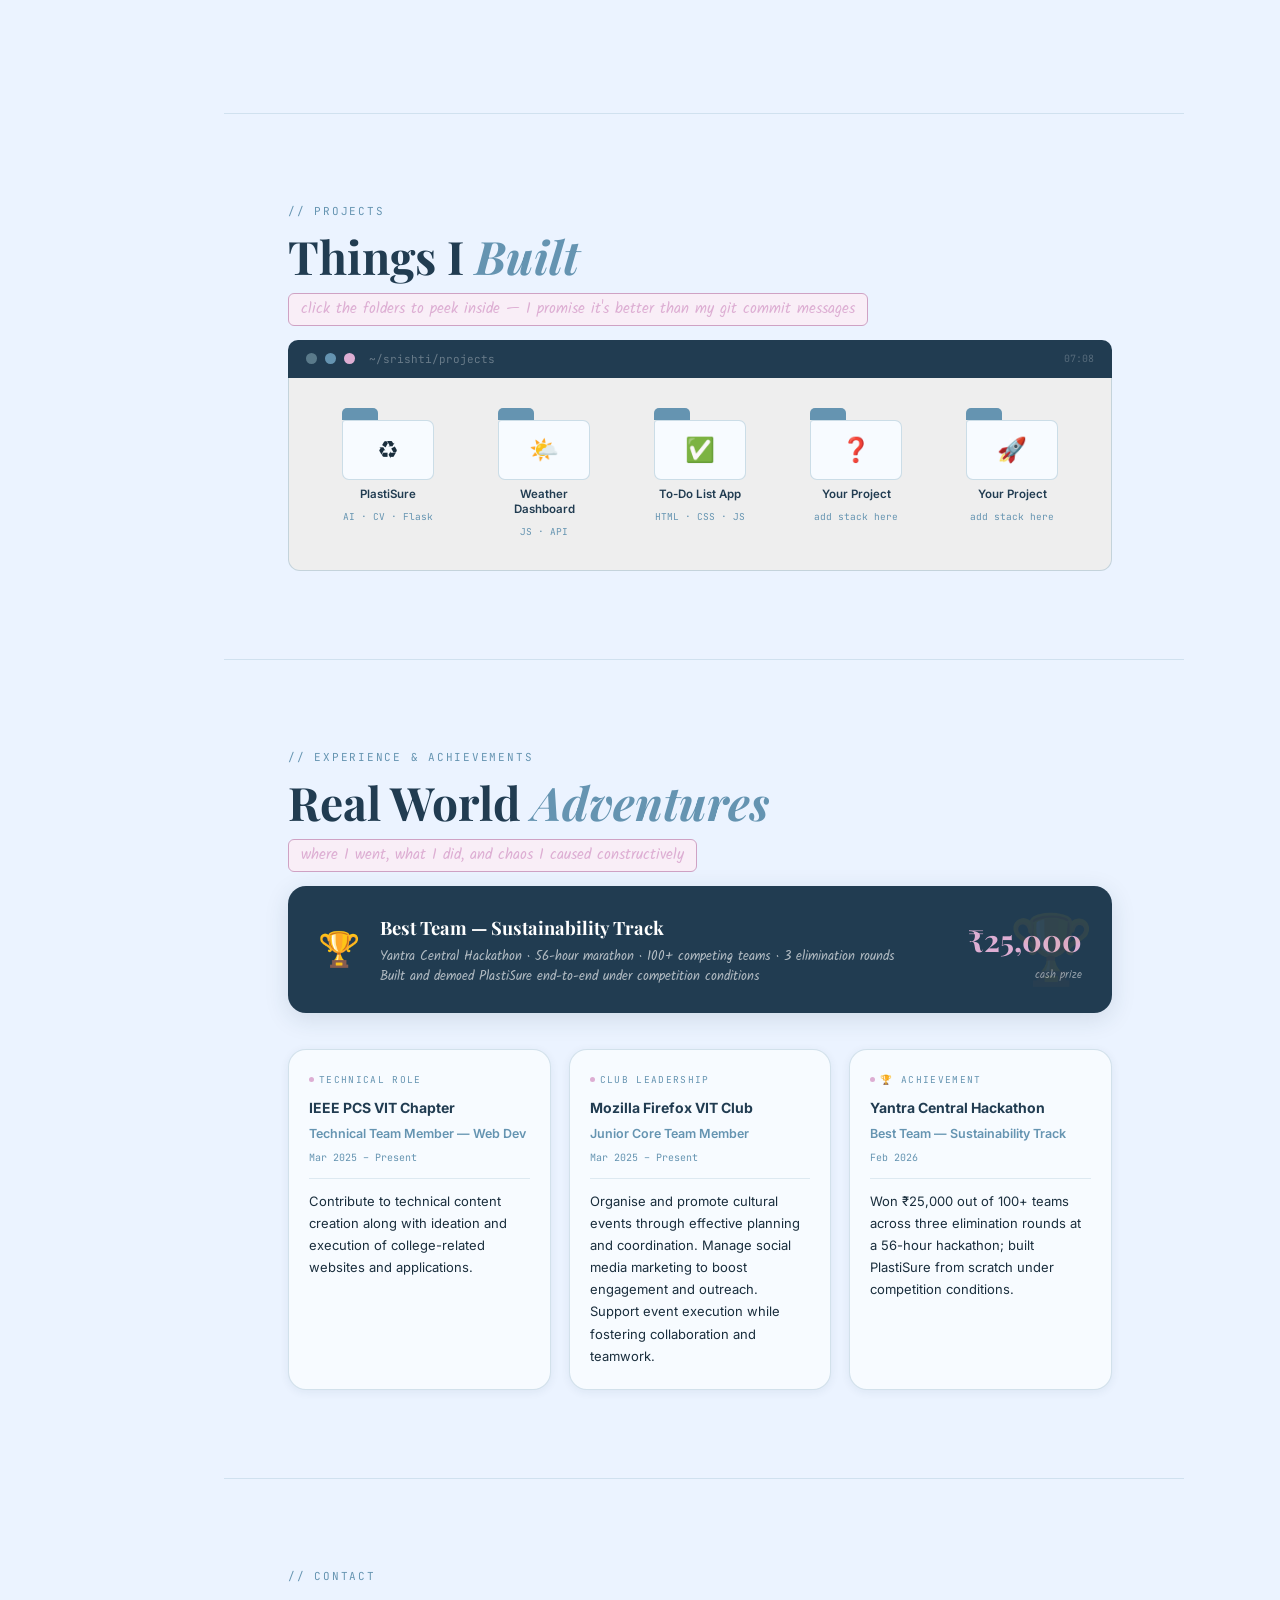
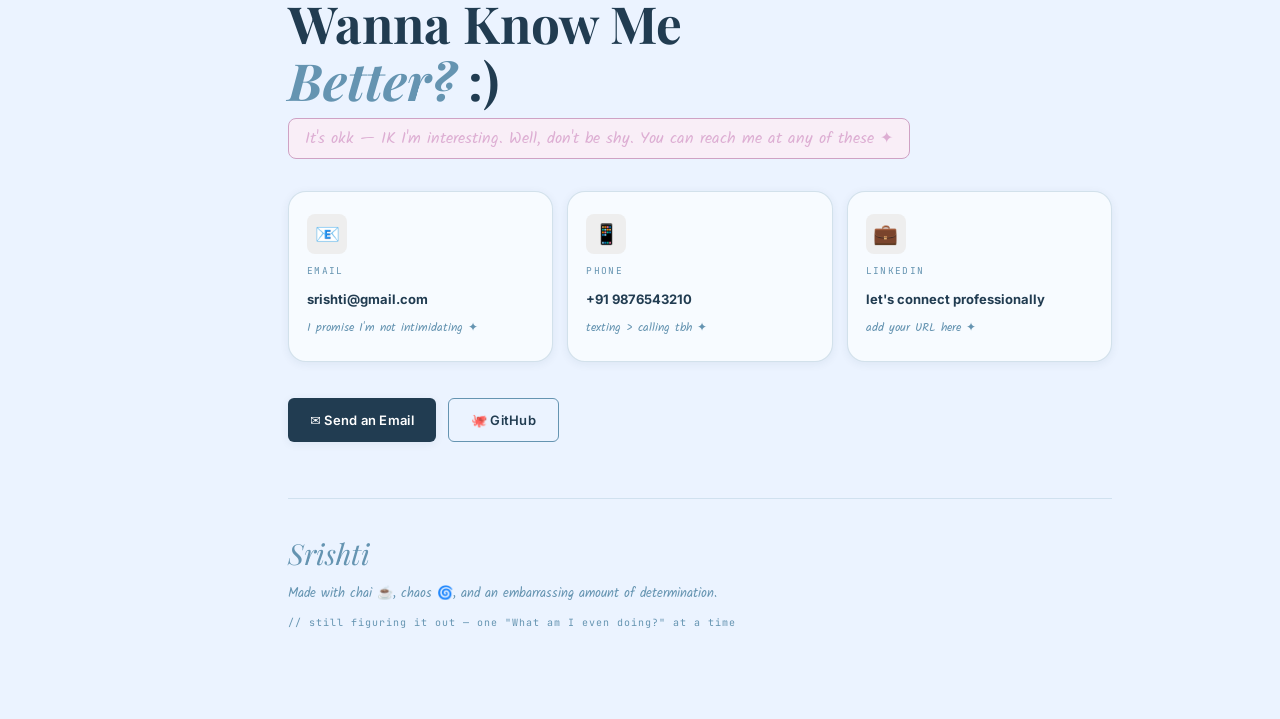
==== commit 3491c599: "Scroll feature+ svg + color pallete" ====
--- a/index.html
+++ b/index.html
@@ -3,514 +3,655 @@
 <head>
   <meta charset="UTF-8">
   <meta name="viewport" content="width=device-width, initial-scale=1.0">
-  <title>Srishti ✦ Hello!</title>
+  <title>Srishti — Portfolio</title>
   <link rel="stylesheet" href="style.css">
-  <style>
-    body { overflow: hidden; }
-
-    /* ===== LANDING LAYOUT ===== */
-    .landing {
-      width: 100vw; height: 100vh;
-      display: grid;
-      grid-template-columns: 1fr 1.2fr 1fr;
-      align-items: center;
-      padding: 40px 80px 40px 60px;
-      position: relative;
-      gap: 40px;
-    }
-
-    /* ===== BACKGROUND SHAPES (solid, no gradient) ===== */
-    .bg-blob {
-      position: absolute; pointer-events: none; opacity: 0.13;
-      border-radius: 50%;
-    }
-    .blob-1 { width:380px; height:380px; background:var(--accent-pale);
-               top:-100px; left:-80px; }
-    .blob-2 { width:240px; height:240px; background:var(--surface-2);
-               bottom:-60px; right:120px; }
-    .blob-3 { width:150px; height:150px; background:var(--accent);
-               top:50px; right:300px; }
-
-    /* ===== CHARACTER SECTION ===== */
-    .character-col {
-      display: flex; flex-direction: column;
-      align-items: center; gap: 20px; z-index: 10;
-    }
-
-    .character-wrapper {
-      width: 200px; height: 260px;
-      position: relative;
-      animation: floatChar 5s ease-in-out infinite;
-    }
-
-    @keyframes floatChar {
-      0%,100% { transform: translateY(0) rotate(-1.5deg); }
-      50%      { transform: translateY(-22px) rotate(1.5deg); }
-    }
-
-    /* ===================================================
-       HOW TO ADD YOUR SVG CHARACTER:
-       1. Find the <div class="svg-character"> tag below.
-       2. Remove the placeholder div inside it.
-       3. Paste your entire <svg ...>...</svg> code there.
-       4. Your character will float and animate automatically!
-       =================================================== */
-    .svg-character {
-      width: 100%; height: 100%;
-      display: flex; align-items: center; justify-content: center;
-    }
-
-    /* Placeholder (remove when you paste your SVG) */
-    .svg-placeholder {
-      width: 170px; height: 230px;
-      border: 2.5px dashed var(--accent-pale);
-      border-radius: var(--r-lg);
-      display: flex; flex-direction: column;
-      align-items: center; justify-content: center;
-      background: var(--surface);
-      color: var(--text-muted);
-      font-family: var(--font-hand); font-size: 13px;
-      text-align: center; padding: 20px; gap: 10px;
-    }
-    .svg-placeholder .paste-icon { font-size: 32px; }
-
-    /* Speech bubble */
-    .speech-bubble {
-      background: var(--white);
-      border: 1.5px solid var(--border);
-      border-radius: var(--r-md);
-      padding: 10px 18px;
-      font-family: var(--font-hand); font-size: 13px;
-      color: var(--text);
-      box-shadow: var(--shadow-sm);
-      position: relative; max-width: 170px; text-align: center;
-    }
-    .speech-bubble::after {
-      content: '';
-      position: absolute; top: -10px; left: 50%;
-      transform: translateX(-50%);
-      border: 7px solid transparent;
-      border-bottom-color: var(--border);
-    }
-    .speech-bubble::before {
-      content: '';
-      position: absolute; top: -8px; left: 50%;
-      transform: translateX(-50%);
-      border: 6px solid transparent;
-      border-bottom-color: var(--white);
-      z-index: 1;
-    }
-    .bubble-texts { display: none; }
-    .speech-bubble .bubble-display { font-size: 13px; }
-
-    /* ===== CENTER SECTION ===== */
-    .center-col {
-      display: flex; flex-direction: column;
-      align-items: center; text-align: center; gap: 16px;
-      z-index: 10;
-    }
-
-    .greeting-row {
-      font-family: var(--font-hand); font-size: 1.2rem;
-      color: var(--text-muted); display: flex; align-items: center; gap: 8px;
-    }
-    .wave-emoji {
-      display: inline-block;
-      animation: waveHand 1.8s ease-in-out infinite;
-      transform-origin: 70% 70%; font-size: 1.4rem;
-    }
-    @keyframes waveHand {
-      0%,100% { transform: rotate(0deg); }
-      20%      { transform: rotate(25deg); }
-      40%      { transform: rotate(-8deg); }
-      60%      { transform: rotate(18deg); }
-    }
-
-    .name-display {
-      font-family: var(--font-display);
-      font-size: clamp(2.8rem, 5.5vw, 5rem);
-      font-weight: 700; line-height: 1.05; color: var(--text);
-    }
-    .name-display em { color: var(--accent); font-style: italic; }
-
-    .tagline {
-      font-family: var(--font-hand); font-size: 1.05rem;
-      color: var(--text-muted); max-width: 300px; line-height: 1.6;
-    }
-    .tagline strong { color: var(--accent); font-weight: normal; }
-
-    .center-ctas { display: flex; gap: 12px; flex-wrap: wrap; justify-content: center; }
-
-    .scroll-hint {
-      font-family: var(--font-hand); font-size: 0.9rem;
-      color: var(--text-muted);
-      display: flex; align-items: center; gap: 6px;
-      animation: hintBounce 2.4s ease-in-out infinite;
-      margin-top: 8px;
-    }
-    @keyframes hintBounce {
-      0%,100% { transform: translateY(0); }
-      50%      { transform: translateY(5px); }
-    }
-
-    /* Decorative asterisk element */
-    .deco-asterisk {
-      position: absolute; font-size: 100px;
-      color: var(--surface-2); font-family: serif;
-      pointer-events: none; z-index: 1;
-      user-select: none;
-      animation: slowSpin 30s linear infinite;
-    }
-    .deco-asterisk-1 { top: 10%; left: 38%; opacity: 0.6; }
-    .deco-asterisk-2 { bottom: 15%; left: 55%; font-size: 60px; opacity: 0.4; animation-direction: reverse; }
-    @keyframes slowSpin { to { transform: rotate(360deg); } }
-
-    /* ===== JOURNAL SECTION ===== */
-    .journal-col {
-      display: flex; flex-direction: column;
-      align-items: center; justify-content: center; gap: 12px;
-      z-index: 10;
-    }
-
-    .journal-container {
-      perspective: 1200px; position: relative;
-    }
-
-    /* Sparkles around journal */
-    .sparkle {
-      position: absolute; color: var(--accent);
-      pointer-events: none; z-index: 20;
-      animation: sparkleFloat 3s ease-in-out infinite;
-    }
-    .sparkle:nth-child(1) { font-size:18px; top:-20px; right:24px; animation-delay:0s; }
-    .sparkle:nth-child(2) { font-size:12px; top:28px; right:-18px; animation-delay:0.6s; }
-    .sparkle:nth-child(3) { font-size:14px; bottom:24px; right:-22px; animation-delay:1.2s; }
-    .sparkle:nth-child(4) { font-size:10px; bottom:-16px; left:36px; animation-delay:1.8s; }
-    .sparkle:nth-child(5) { font-size:16px; top:10px; left:-20px; animation-delay:0.9s; }
-    @keyframes sparkleFloat {
-      0%,100% { opacity:0.4; transform:scale(1) rotate(0deg); }
-      50%      { opacity:1;   transform:scale(1.35) rotate(18deg); }
-    }
-
-    /* The journal itself */
-    .journal {
-      width: 260px; height: 340px;
-      position: relative;
-      transform-style: preserve-3d;
-      transition: transform 0.3s ease;
-    }
-    .journal:hover { transform: translateY(-4px) rotateZ(1deg); }
-    .journal.open  { transform: translateY(-4px); }
-
-    /* Journal spine */
-    .journal-spine {
-      position: absolute; left:0; top:0; bottom:0;
-      width: 22px;
-      background: var(--accent-dark);
-      border-radius: 5px 0 0 5px;
-      z-index: 1;
-      box-shadow: inset -3px 0 6px rgba(0,0,0,0.12);
-    }
-
-    /* Open pages (behind the cover) */
-    .journal-pages {
-      position: absolute; inset:0;
-      background: #FFFCF9;
-      border-radius: 4px 16px 16px 4px;
-      border: 1.5px solid var(--border);
-      overflow: hidden;
-      opacity: 0;
-      transition: opacity 0.4s ease 0.6s;
-      pointer-events: none;
-      box-shadow: var(--shadow-md), inset 0 0 40px rgba(58,36,25,0.04);
-    }
-    .journal.open .journal-pages {
-      opacity: 1; pointer-events: all;
-    }
-
-    /* Ruled lines texture (NOT ombre — repeating horizontal lines) */
-    .journal-pages::before {
-      content: '';
-      position: absolute; inset:0; pointer-events:none; z-index:0;
-      background-image: repeating-linear-gradient(
-        to bottom,
-        transparent 0px, transparent 31px,
-        #F0DDD4 31px, #F0DDD4 32px
-      );
-    }
-    /* Margin line */
-    .journal-pages::after {
-      content: '';
-      position: absolute; left:34px; top:0; bottom:0;
-      width:1.5px; background: #F5C4AF; pointer-events:none; z-index:1;
-    }
-
-    .page-inner {
-      position: relative; z-index: 2;
-      padding: 28px 24px 24px 42px;
-      height: 100%; overflow-y: auto;
-      scrollbar-width: thin;
-      scrollbar-color: var(--accent-pale) transparent;
-    }
-    .page-inner::-webkit-scrollbar { width: 4px; }
-    .page-inner::-webkit-scrollbar-thumb { background: var(--accent-pale); border-radius:2px; }
-
-    .page-date {
-      font-family: var(--font-mono); font-size: 10px;
-      color: var(--text-muted); margin-bottom: 14px;
-      letter-spacing: 0.06em;
-    }
-    .page-inner p {
-      font-family: var(--font-hand); font-size: 12.5px;
-      line-height: 2; color: #4A3020;
-      margin-bottom: 6px;
-    }
-    .page-inner .page-sign {
-      margin-top: 14px;
-      font-family: var(--font-display); font-style: italic;
-      font-size: 15px; color: var(--accent);
-    }
-
-    .journal-close-btn {
-      position: absolute; top: 10px; right: 14px;
-      background: none; border: none;
-      font-size: 16px; color: var(--text-muted);
-      cursor: none; z-index: 10;
-      display: none;
-      transition: transform 0.2s, color 0.2s;
-    }
-    .journal.open .journal-close-btn { display: block; }
-    .journal-close-btn:hover { transform:rotate(90deg); color:var(--accent); }
-
-    /* The cover (front face, rotates open) */
-    .journal-cover {
-      position: absolute; inset:0;
-      background: var(--journal-cover);
-      border-radius: 4px 16px 16px 4px;
-      display: flex; flex-direction: column;
-      align-items: center; justify-content: center; gap: 14px;
-      cursor: none;
-      transform-origin: left center;
-      transition: transform 0.85s cubic-bezier(0.25,0.46,0.45,0.94),
-                  box-shadow 0.3s ease;
-      z-index: 5;
-      box-shadow:
-        -8px 0 0 var(--accent-dark),
-        -10px 2px 28px rgba(0,0,0,0.22),
-        6px 6px 28px rgba(58,36,25,0.2);
-      /* Dot texture (solid dots, not ombre) */
-      background-image: radial-gradient(circle, rgba(255,255,255,0.12) 1px, transparent 1px);
-      background-size: 18px 18px;
-    }
-    .journal.open .journal-cover {
-      transform: rotateY(-162deg);
-      box-shadow: none;
-    }
-
-    .cover-inner-border {
-      position: absolute; inset: 14px;
-      border: 1.5px solid rgba(255,255,255,0.25);
-      border-radius: 2px 12px 12px 2px;
-      pointer-events: none;
-    }
-
-    .cover-title {
-      font-family: var(--font-display); font-style: italic;
-      font-size: 1.9rem; color: #FFF5EE;
-      text-align: center; line-height: 1.25; z-index:1;
-    }
-    .cover-stars {
-      display: flex; gap: 10px; z-index:1;
-      font-size: 18px; color: rgba(255,255,255,0.55);
-    }
-    .cover-hint {
-      position: absolute; bottom: 22px;
-      font-family: var(--font-hand); font-size: 11px;
-      color: rgba(255,255,255,0.7); letter-spacing: 0.1em;
-      z-index:1;
-      animation: pulseHint 2.2s ease-in-out infinite;
-    }
-    @keyframes pulseHint {
-      0%,100% { opacity: 0.6; transform: scale(1); }
-      50%      { opacity: 1;   transform: scale(1.04); }
-    }
-
-    /* Journal open label */
-    .journal-label {
-      font-family: var(--font-hand); font-size: 13px;
-      color: var(--text-muted); text-align: center;
-      transition: opacity 0.3s;
-    }
-  </style>
 </head>
 <body>
-  <!-- Custom Cursor -->
-  <div class="cursor-dot"  id="cursorDot"></div>
-  <div class="cursor-ring" id="cursorRing"></div>
-
-  <!-- Side Navigation -->
-  <nav class="side-nav">
-    <a href="index.html"      class="nav-tab active" title="Home">
-      <span class="nav-icon">🏡</span><span class="nav-label">Home</span>
-    </a>
-    <a href="summary.html"    class="nav-tab" title="About">
-      <span class="nav-icon">📖</span><span class="nav-label">About</span>
-    </a>
-    <a href="skills.html"     class="nav-tab" title="Skills">
-      <span class="nav-icon">⚡</span><span class="nav-label">Skills</span>
-    </a>
-    <a href="projects.html"   class="nav-tab" title="Projects">
-      <span class="nav-icon">💻</span><span class="nav-label">Projects</span>
-    </a>
-    <a href="experience.html" class="nav-tab" title="Experience">
-      <span class="nav-icon">✨</span><span class="nav-label">Experience</span>
-    </a>
-    <a href="contact.html"    class="nav-tab" title="Contact">
-      <span class="nav-icon">💌</span><span class="nav-label">Contact</span>
-    </a>
+
+  <!-- Cursor -->
+  <div id="cDot"></div>
+  <div id="cRing"></div>
+
+  <!-- Toast notification -->
+  <div class="toast" id="toast"></div>
+
+  <!-- =====================================================
+       CORNER DOODLES (peek in on scroll, SVG only)
+       ===================================================== -->
+  <div class="doodle dtl">
+    <svg width="120" height="120" viewBox="0 0 120 120" fill="none">
+      <circle cx="60" cy="60" r="46" stroke="#6594B1" stroke-width="1.5" stroke-dasharray="7 5"/>
+      <circle cx="60" cy="60" r="26" stroke="#DDAED3" stroke-width="1"/>
+      <path d="M60 14 Q75 40 60 60 Q45 40 60 14Z" fill="none" stroke="#213C51" stroke-width="1.5"/>
+      <circle cx="60" cy="14" r="3" fill="#DDAED3"/>
+    </svg>
+  </div>
+  <div class="doodle dtr">
+    <svg width="110" height="90" viewBox="0 0 110 90" fill="none">
+      <path d="M10 80 C30 56 54 80 74 48 C94 18 108 52 110 40" stroke="#6594B1" stroke-width="1.8" fill="none" stroke-linecap="round"/>
+      <circle cx="74" cy="48" r="3.5" fill="#DDAED3" opacity=".7"/>
+      <circle cx="10" cy="80" r="2.5" fill="#213C51" opacity=".5"/>
+    </svg>
+  </div>
+  <div class="doodle dbl">
+    <svg width="100" height="100" viewBox="0 0 100 100" fill="none">
+      <path d="M10 50 Q50 10 90 50 Q50 90 10 50Z" stroke="#6594B1" stroke-width="1.5" fill="none"/>
+      <circle cx="50" cy="50" r="6" fill="none" stroke="#DDAED3" stroke-width="1.5"/>
+      <circle cx="90" cy="50" r="3" fill="#DDAED3" opacity=".5"/>
+    </svg>
+  </div>
+  <div class="doodle dbr">
+    <svg width="110" height="110" viewBox="0 0 110 110" fill="none">
+      <path d="M10 10 L36 65 L64 10 L90 65 L110 50" stroke="#6594B1" stroke-width="1.8" fill="none" stroke-linecap="round" stroke-linejoin="round"/>
+      <circle cx="36" cy="65" r="3" fill="#DDAED3" opacity=".6"/>
+      <circle cx="64" cy="10" r="2.5" fill="#DDAED3" opacity=".4"/>
+    </svg>
+  </div>
+
+  <!-- =====================================================
+       LEFT SIDEBAR NAV
+       ===================================================== -->
+  <nav class="sidebar">
+    <div class="sidebar-logo">
+      <div class="logo-name">Srishti</div>
+      <div class="logo-tag">// portfolio v1.0</div>
+    </div>
+
+    <ul class="nav-links">
+      <li class="nav-section-label">Navigate</li>
+      <li><a href="#hero"       class="nav-link active" data-sec="hero">
+        <span class="nav-icon">⌂</span> Home
+      </a></li>
+      <li><a href="#about"      class="nav-link" data-sec="about">
+        <span class="nav-icon">∅</span> About
+      </a></li>
+      <li><a href="#education"  class="nav-link" data-sec="education">
+        <span class="nav-icon">◈</span> Education
+      </a></li>
+      <li><a href="#skills"     class="nav-link" data-sec="skills">
+        <span class="nav-icon">◇</span> Skills
+      </a></li>
+      <li><a href="#projects"   class="nav-link" data-sec="projects">
+        <span class="nav-icon">⬡</span> Projects
+      </a></li>
+      <li><a href="#experience" class="nav-link" data-sec="experience">
+        <span class="nav-icon">◉</span> Experience
+      </a></li>
+      <li><a href="#contact"    class="nav-link" data-sec="contact">
+        <span class="nav-icon">✉</span> Contact
+      </a></li>
+    </ul>
+
+    <div class="sidebar-footer">
+      CS + IoT · VIT '28<br>
+      <span>&lt;still figuring it out /&gt;</span>
+    </div>
   </nav>
 
-  <!-- Background Blobs -->
-  <div class="bg-blob blob-1"></div>
-  <div class="bg-blob blob-2"></div>
-  <div class="bg-blob blob-3"></div>
-
-  <!-- Decorative Asterisks -->
-  <div class="deco-asterisk deco-asterisk-1">✳</div>
-  <div class="deco-asterisk deco-asterisk-2">✳</div>
-
-  <!-- MAIN LANDING GRID -->
-  <main class="landing">
-
-    <!-- LEFT: SVG Character -->
-    <div class="character-col">
-      <div class="character-wrapper">
-        <div class="svg-character">
-          <!-- =============================================
-               👇 PASTE YOUR SVG CHARACTER CODE HERE 👇
-               (Replace the entire .svg-placeholder div
-               with your <svg ...>...</svg> code)
-               ============================================= -->
-          <div class="svg-placeholder">
-            <span class="paste-icon">🎨</span>
-            <span>Paste your SVG character here!</span>
-          </div>
-        </div>
-      </div>
-
-      <!-- Rotating speech bubbles -->
-      <div class="speech-bubble">
-        <span class="bubble-display" id="bubbleText">Hi there! ✦</span>
-      </div>
-    </div>
-
-    <!-- CENTER: Name & CTA -->
-    <div class="center-col">
-      <div class="greeting-row">
-        <span class="wave-emoji">👋</span>
-        <span>Hey, I'm</span>
-      </div>
-
-      <h1 class="name-display">
-        Sri<em>shti</em>
-      </h1>
-
-      <p class="tagline">
-        CS + IoT student · <strong>builder of things</strong> ·
-        professional overthinker ·<br>chaotic creative ✦
-      </p>
-
-      <div class="center-ctas">
-        <a href="summary.html" class="btn">Discover More ↓</a>
-        <a href="contact.html" class="btn btn-outline">Say Hello 💌</a>
-      </div>
-
-      <div class="scroll-hint">
-        <span>✦</span> <span>open the journal first</span> <span>✦</span>
-      </div>
-    </div>
-
-    <!-- RIGHT: Journal -->
-    <div class="journal-col">
-      <div class="journal-container">
-        <!-- Sparkles -->
-        <span class="sparkle">✦</span>
-        <span class="sparkle">✿</span>
-        <span class="sparkle">✦</span>
-        <span class="sparkle">⁎</span>
-        <span class="sparkle">✦</span>
-
-        <div class="journal" id="journal">
-          <!-- Spine -->
-          <div class="journal-spine"></div>
-
-          <!-- Open pages (behind cover) -->
-          <div class="journal-pages">
-            <button class="journal-close-btn" onclick="closeJournal()" title="Close">✕</button>
-            <div class="page-inner">
-              <div class="page-date">~ a note for you ~</div>
-              <p>Hi, I'm Srishti — the person who somehow decided that building a whole website was a good idea despite having a perfectly functional habit of procrastinating.</p>
-              <p>When I'm not pretending to have my life together, I'm usually diving into projects, reading things I'll overthink later, or dancing like no one's recording (hopefully).</p>
-              <p>I love learning new skills, especially the ones I definitely didn't ask for but life decided to throw at me.</p>
-              <p>This space is basically a collection of my experiments, ideas, and occasional strokes of brilliance... mixed with a generous dose of chaos.</p>
-              <p>Enjoy exploring, and try not to judge — I'm still figuring it out one "What am I even doing?" at a time.</p>
-              <p>Thank you for being here and showing interest in learning more about me! You can navigate using the tabs on the right ✦</p>
-              <div class="page-sign">— Srishti ✦</div>
+  <!-- =====================================================
+       MAIN SCROLL CONTENT
+       ===================================================== -->
+  <main class="main">
+
+    <!-- ==================== HERO ==================== -->
+    <section id="hero">
+
+      <!-- Left: text -->
+      <div class="hero-left">
+        <div class="hero-greeting">
+          <span class="wave">👋</span> Hey, I'm
+        </div>
+
+        <h1 class="hero-name">Sri<em>shti</em></h1>
+
+        <p class="hero-tag">
+          CS + IoT student · builder of things <br>
+          <code>while(!done) { <br>
+              build(); <br>
+              learn(); <br>
+              repeat(); }</code>
+        </p>
+
+        <div class="hero-ctas">
+          <a href="#about"   class="btn btn-primary">Read More ↓</a>
+          <a href="#contact" class="btn btn-ghost">Say Hello</a>
+        </div>
+
+        <div class="scroll-hint">
+          <span>↓</span> scroll to explore (open the journal first though)
+        </div>
+      </div>
+
+      <!-- Right: SVG character + journal -->
+      <div class="hero-right">
+
+        <!-- ================================================
+             SVG CHARACTER
+             HOW TO ADD YOURS:
+             1. Find the .svg-placeholder div below
+             2. Delete it entirely
+             3. Paste your <svg ...>...</svg> code in its place
+             4. Done — floating animation is automatic!
+             ================================================ -->
+        <div class="char-wrap">
+          <div class="svg-area">
+            <div class="svg-placeholder">
+              
+            <svg class="animated" id="freepik_stories-thesis" xmlns="http://www.w3.org/2000/svg" viewBox="0 0 500 500" version="1.1" xmlns:xlink="http://www.w3.org/1999/xlink" xmlns:svgjs="http://svgjs.com/svgjs"><g id="freepik--background-complete--inject-161" class="animable" style="transform-origin: 253.2px 187.16px;"><g id="el8sx26xy6p17"><rect x="30.42" y="286.45" width="69.22" height="55.34" style="fill: rgb(245, 245, 245); transform-origin: 65.03px 314.12px; transform: rotate(-10.6deg);" class="animable"></rect></g><path d="M94,280.56l-.33.08-1,.19-3.69.72-13.93,2.67L26,293.52l.19-.28c3,16.19,6.52,34.75,10.21,54.39h0l-.31-.22,68-12.68-.17.26c-3-16.38-5.52-29.95-7.27-39.46-.86-4.75-1.54-8.48-2-11-.23-1.27-.4-2.24-.52-2.92s-.17-1-.17-1,.08.32.2,1l.57,2.87c.49,2.55,1.2,6.26,2.11,11,1.81,9.53,4.39,23.14,7.51,39.56l.05.21-.22.05L36.14,348l-.26.05-.05-.27h0c-3.66-19.64-7.13-38.2-10.15-54.4l0-.23.24-.05L75.16,284l13.89-2.54,3.67-.66.93-.16Z" style="fill: rgb(224, 224, 224); transform-origin: 65.04px 314.305px;" id="eli4t8zsnjisf" class="animable"></path><g id="elwce8hynsrtm"><rect x="32.8" y="289.94" width="64.36" height="48.37" style="fill: rgb(235, 235, 235); transform-origin: 64.98px 314.125px; transform: rotate(-10.6deg);" class="animable"></rect></g><polygon points="37.8 343.82 54.37 310.13 71.51 326.06 78.95 314.44 101.06 331.99 37.8 343.82" style="fill: rgb(224, 224, 224); transform-origin: 69.43px 326.975px;" id="elloaudw7myx" class="animable"></polygon><path d="M73.19,302.87a5.07,5.07,0,1,1-5.92-4.05A5.07,5.07,0,0,1,73.19,302.87Z" style="fill: rgb(224, 224, 224); transform-origin: 68.2065px 303.803px;" id="elhnpnfuqfcrw" class="animable"></path><g id="elbz5wl16k03t"><rect x="151.97" y="89.38" width="195.57" height="144.8" style="fill: rgb(250, 250, 250); transform-origin: 249.755px 161.78px; transform: rotate(-79.74deg);" class="animable"></rect></g><path d="M303.57,270.89s.05-.32.15-.92l.48-2.71c.42-2.38,1.05-5.9,1.86-10.47,1.65-9.16,4.05-22.54,7.09-39.48l25-138.9.2.28L195.9,52.92h0l.31-.22c-13,71.79-25.07,138.29-34.89,192.43l-.17-.25,103.53,18.86L293.41,269l7.56,1.4c1.71.31,2.6.49,2.6.49l-2.56-.44-7.53-1.34L264.75,264l-103.7-18.66-.21,0,0-.21c9.79-54.16,21.82-120.66,34.8-192.45l0-.26.27,0h0L338.45,78.21l.24.05,0,.23c-10.37,57-19.13,105.13-25.29,139l-7.2,39.4c-.84,4.55-1.48,8-1.92,10.42-.22,1.17-.38,2.06-.49,2.67Z" style="fill: rgb(224, 224, 224); transform-origin: 249.765px 161.655px;" id="eln1v0qondsfc" class="animable"></path><g id="el309u8sam9k2"><rect x="202.69" y="78.04" width="61.48" height="53.56" style="fill: rgb(224, 224, 224); transform-origin: 233.43px 104.82px; transform: rotate(10.26deg);" class="animable"></rect></g><g id="el0rsmyx71f4yh"><rect x="277.03" y="89.12" width="39.36" height="6.99" style="fill: rgb(224, 224, 224); transform-origin: 296.71px 92.615px; transform: rotate(10.26deg);" class="animable"></rect></g><g id="eldlwut2esyp5"><rect x="195.71" y="146.52" width="112.34" height="6.99" style="fill: rgb(224, 224, 224); transform-origin: 251.88px 150.015px; transform: rotate(10.26deg);" class="animable"></rect></g><g id="elhm9gqmitom5"><rect x="193.52" y="158.63" width="112.34" height="6.99" style="fill: rgb(224, 224, 224); transform-origin: 249.69px 162.125px; transform: rotate(10.26deg);" class="animable"></rect></g><g id="el695xyw5ick"><rect x="191.33" y="170.73" width="112.34" height="6.99" style="fill: rgb(224, 224, 224); transform-origin: 247.5px 174.225px; transform: rotate(10.26deg);" class="animable"></rect></g><g id="elobc53qbw628"><rect x="189.13" y="182.84" width="112.34" height="6.99" style="fill: rgb(224, 224, 224); transform-origin: 245.3px 186.335px; transform: rotate(10.26deg);" class="animable"></rect></g><g id="el4hdaswkaq0c"><rect x="186.94" y="194.94" width="112.34" height="6.99" style="fill: rgb(224, 224, 224); transform-origin: 243.11px 198.435px; transform: rotate(10.26deg);" class="animable"></rect></g><g id="el2j4w53pngjs"><rect x="179.43" y="236.44" width="112.34" height="6.99" style="fill: rgb(224, 224, 224); transform-origin: 235.6px 239.935px; transform: rotate(10.26deg);" class="animable"></rect></g><g id="elz5rcsgw7vks"><rect x="185.16" y="202.53" width="61.67" height="6.99" style="fill: rgb(224, 224, 224); transform-origin: 215.995px 206.025px; transform: rotate(10.26deg);" class="animable"></rect></g><g id="el0wqcmqgoxikb"><rect x="275.02" y="100.25" width="39.36" height="6.99" style="fill: rgb(224, 224, 224); transform-origin: 294.7px 103.745px; transform: rotate(10.26deg);" class="animable"></rect></g><g id="eldefyq8ku51j"><rect x="273" y="111.38" width="39.36" height="6.99" style="fill: rgb(224, 224, 224); transform-origin: 292.68px 114.875px; transform: rotate(10.4077deg);" class="animable"></rect></g><g id="el8rw4mo4u4em"><rect x="271.11" y="121.16" width="24.27" height="6.99" style="fill: rgb(224, 224, 224); transform-origin: 283.245px 124.655px; transform: rotate(10.26deg);" class="animable"></rect></g><path d="M368,51.76l-12.29.5-1.33,3.44a7.59,7.59,0,0,0-.6,2.83A2.32,2.32,0,0,0,355,60.64a10.09,10.09,0,0,0,3.44.47l0,1L347,62.53l0-1a5.17,5.17,0,0,0,3-1.68,20.43,20.43,0,0,0,2.77-5.36L364,26.27l.49,0,13.69,28q2,4,3.16,5a4,4,0,0,0,2.5.83l0,.94-16.83.68,0-.95.7,0a5.19,5.19,0,0,0,2.82-.68,1.34,1.34,0,0,0,.52-1.2,3.21,3.21,0,0,0-.19-.94c0-.15-.33-.79-.85-1.89Zm-.95-1.86-5.66-11.78-4.86,12.2Z" style="fill: rgb(224, 224, 224); transform-origin: 365.42px 44.4px;" id="el5mfqd2sklts" class="animable"></path><g id="el0eger2beatn5"><rect x="341.04" y="132.61" width="59.26" height="47.38" style="fill: rgb(245, 245, 245); transform-origin: 370.67px 156.3px; transform: rotate(-18.47deg);" class="animable"></rect></g><g id="elnxmldl0bpfn"><rect x="343.08" y="135.6" width="55.09" height="41.41" style="fill: rgb(235, 235, 235); transform-origin: 370.625px 156.305px; transform: rotate(-18.47deg);" class="animable"></rect></g><polygon points="351.06 184.67 361.16 154.16 377.56 165.66 382.5 154.93 403.31 167.22 351.06 184.67" style="fill: rgb(224, 224, 224); transform-origin: 377.185px 169.415px;" id="el8aqpzucdksu" class="animable"></polygon><path d="M376.26,145.79a4.34,4.34,0,1,1-5.49-2.74A4.33,4.33,0,0,1,376.26,145.79Z" style="fill: rgb(224, 224, 224); transform-origin: 372.144px 147.165px;" id="elrfrnpo9lly" class="animable"></path><g id="elgmjlf4nin1s"><rect x="394.11" y="71.12" width="71.59" height="89.54" style="fill: rgb(245, 245, 245); transform-origin: 429.905px 115.89px; transform: rotate(-78.92deg);" class="animable"></rect></g><path d="M480.72,89.37l-.43-.07-1.24-.22-4.78-.91-18-3.46L392.8,72.4l.28-.19c-4.09,20.91-8.77,44.88-13.73,70.25h0l-.21-.32L467,159.41l-.26.17c4.19-21.14,7.66-38.67,10.09-50.92,1.23-6.13,2.19-10.94,2.85-14.23.33-1.64.58-2.89.76-3.76s.28-1.3.28-1.3-.07.43-.23,1.27-.39,2.1-.7,3.72c-.63,3.28-1.55,8.08-2.72,14.2-2.38,12.3-5.79,29.89-9.89,51.11l-.05.22-.21,0L379,142.68l-.26-.05.05-.26h0c5-25.36,9.69-49.33,13.79-70.24l.05-.24.23.05L456.47,84.5l17.92,3.58,4.73,1,1.2.25Z" style="fill: rgb(224, 224, 224); transform-origin: 429.73px 115.89px;" id="elqd9y71m0oqm" class="animable"></path><g id="el7oorfshxd42"><rect x="398.56" y="74.26" width="62.57" height="83.25" style="fill: rgb(235, 235, 235); transform-origin: 429.845px 115.885px; transform: rotate(-78.92deg);" class="animable"></rect></g><polygon points="382.98 138.59 418.99 106.01 431.99 133.35 446.48 122.93 464.68 154.59 382.98 138.59" style="fill: rgb(224, 224, 224); transform-origin: 423.83px 130.3px;" id="elgltfud566om" class="animable"></polygon><path d="M445.09,106.26a6.56,6.56,0,1,1-5.18-7.69A6.55,6.55,0,0,1,445.09,106.26Z" style="fill: rgb(224, 224, 224); transform-origin: 438.651px 105.008px;" id="elq28e1c486de" class="animable"></path><polygon points="54.74 33.21 59.28 86.19 79.83 91.76 119.69 87.13 114.08 27.49 54.74 33.21" style="fill: rgb(245, 245, 245); transform-origin: 87.215px 59.625px;" id="elcc2b7y45qg" class="animable"></polygon><path d="M65.55,81.43l-6.26,4.76a22.73,22.73,0,0,0,8.17,4.54,32.74,32.74,0,0,0,12.37,1S70.34,90.12,65.55,81.43Z" style="fill: rgb(235, 235, 235); transform-origin: 69.56px 86.679px;" id="el5hisvqn6di8" class="animable"></path><path d="M109.28,47c0,.1-10.08,1.15-22.53,2.36s-22.57,2.11-22.58,2S74.25,50.18,86.71,49,109.27,46.87,109.28,47Z" style="fill: rgb(224, 224, 224); transform-origin: 86.725px 49.1786px;" id="ello28memj4i" class="animable"></path><path d="M109.87,55.12c0,.1-10.08,1.16-22.53,2.37s-22.57,2.1-22.58,2,10.08-1.16,22.54-2.37S109.86,55,109.87,55.12Z" style="fill: rgb(224, 224, 224); transform-origin: 87.315px 57.3035px;" id="elv57mzdz3jrf" class="animable"></path><path d="M110.82,62.31c0,.1-10.08,1.16-22.53,2.36s-22.56,2.11-22.57,2,10.07-1.15,22.53-2.36S110.81,62.21,110.82,62.31Z" style="fill: rgb(224, 224, 224); transform-origin: 88.27px 64.4907px;" id="elnrbuugxo83s" class="animable"></path><path d="M111.45,69.26c0,.09-10.08,1.15-22.54,2.36s-22.56,2.11-22.57,2,10.08-1.16,22.54-2.36S111.44,69.16,111.45,69.26Z" style="fill: rgb(224, 224, 224); transform-origin: 88.895px 71.4408px;" id="el230exxy1l5l" class="animable"></path></g><g id="freepik--Floor--inject-161" class="animable" style="transform-origin: 249px 459.895px;"><path d="M484.39,459.9c0,.14-105.4.26-235.38.26s-235.4-.12-235.4-.26,105.37-.27,235.4-.27S484.39,459.75,484.39,459.9Z" style="fill: rgb(38, 50, 56); transform-origin: 249px 459.895px;" id="el95smunwwf8" class="animable"></path></g><g id="freepik--Thesis--inject-161" class="animable animator-hidden" style="transform-origin: 156.069px 224.035px;"><polygon points="41.94 125.35 84.1 366.77 261.88 338.86 270.12 318.95 222.02 95.72 55.38 105.66 41.94 125.35" style="fill: rgb(224, 224, 224); transform-origin: 156.03px 231.245px;" id="elzoabm8laxjc" class="animable"></polygon><g id="el36cc2jr0fjg"><polygon points="84.1 366.77 96.73 347.42 54.57 105.99 41.94 125.35 84.1 366.77" style="opacity: 0.3; transform-origin: 69.335px 236.38px;" class="animable"></polygon></g><polygon points="54.57 105.99 96.73 347.42 270.12 318.95 226.31 81.5 54.57 105.99" style="fill: rgb(250, 250, 250); transform-origin: 162.345px 214.46px;" id="el1ffz67tou2rh" class="animable"></polygon><path d="M54.57,106l171.71-24.7.21,0,0,.2C238.78,147.81,254,230,270.38,318.9l.05.27-.27.05-2.86.47-170.53,28-.24,0,0-.24C71.73,204.86,54.94,108.12,54.57,106c.37,2.13,17.36,98.83,42.4,241.38l-.28-.19,170.52-28,2.86-.47-.22.31c-16.38-88.91-31.52-171.1-43.75-237.46l.24.17Z" style="fill: rgb(38, 50, 56); transform-origin: 162.5px 214.495px;" id="ellahppncu85" class="animable"></path><g id="elun8bh78z3ci"><circle cx="164.29" cy="216.42" r="29.55" style="fill: rgb(255, 114, 94); transform-origin: 164.29px 216.42px; transform: rotate(-82.43deg);" class="animable"></circle></g><path d="M150.74,224.18l-1.34-8.51L178.87,211l1.26,8s-1.8,6.88-13.72,8.76S150.74,224.18,150.74,224.18Z" style="fill: rgb(255, 255, 255); transform-origin: 164.765px 219.577px;" id="eld48mi1vqc7" class="animable"></path><polygon points="144.75 215.72 165.78 219.46 184.02 209.2 162.96 205.87 144.75 215.72" style="fill: rgb(255, 255, 255); transform-origin: 164.385px 212.665px;" id="el69gti45qw8h" class="animable"></polygon><g id="elz9k298idz4"><rect x="96.64" y="141.39" width="110.49" height="6.96" rx="2.35" style="fill: rgb(224, 224, 224); transform-origin: 151.885px 144.87px; transform: rotate(-8.98deg);" class="animable"></rect></g><g id="elkhqm8b4ue5i"><rect x="118.57" y="155.76" width="71.79" height="6.96" rx="2.35" style="fill: rgb(224, 224, 224); transform-origin: 154.465px 159.24px; transform: rotate(-8.98deg);" class="animable"></rect></g><g id="elvtcg752lvdf"><rect x="142.43" y="303.89" width="71.79" height="6.96" rx="2.35" style="fill: rgb(224, 224, 224); transform-origin: 178.325px 307.37px; transform: rotate(-8.98deg);" class="animable"></rect></g><path d="M261.19,325.66l-.84.16-2.48.43-9.59,1.6-35.61,5.84L92.37,353.24l-.26.05,0-.26c-1.68-9.55-3.45-19.55-5.25-29.74C77.18,268.54,68.46,219,62.15,183.11c-3.13-17.94-5.66-32.45-7.42-42.49-.86-5-1.53-8.91-2-11.56-.22-1.32-.39-2.32-.51-3s-.15-1-.15-1,.08.35.21,1,.31,1.69.55,3c.48,2.65,1.18,6.54,2.09,11.54,1.79,10,4.38,24.54,7.58,42.46,6.35,35.88,15.13,85.42,24.82,140.16,1.8,10.18,3.56,20.19,5.25,29.74l-.31-.22,120.34-19.38,35.63-5.68,9.6-1.51,2.49-.38Z" style="fill: rgb(38, 50, 56); transform-origin: 156.63px 239.175px;" id="elg0ijj4p4ru8" class="animable"></path><path d="M248,334.74l-.79.16-2.34.41-9.06,1.54-33.68,5.62L87.83,361.39l-.26,0,0-.25L81,325.47c-9.79-54-18.65-102.85-25.07-138.23-3.18-17.68-5.76-32-7.54-41.9-.87-4.94-1.56-8.78-2-11.4-.22-1.29-.4-2.28-.51-3s-.16-1-.16-1,.08.33.21,1l.57,3c.48,2.61,1.2,6.44,2.12,11.37l7.7,41.87c6.46,35.38,15.38,84.23,25.23,138.2,2.22,12.23,4.4,24.2,6.49,35.71l-.3-.21,114.31-18.74,33.7-5.47,9.07-1.45,2.35-.36Z" style="fill: rgb(38, 50, 56); transform-origin: 146.86px 245.665px;" id="el1xojkuuos3vk" class="animable"></path><polygon points="58.76 208.23 54.85 213.75 64.34 270.64 69.99 272.56 58.76 208.23" style="fill: rgb(38, 50, 56); transform-origin: 62.42px 240.395px;" id="eleunxr2gnkc7" class="animable"></polygon><g id="elftskhzo2r2f"><rect x="64.17" y="205.38" width="27.48" height="65.3" style="fill: rgb(38, 50, 56); transform-origin: 77.91px 238.03px; transform: rotate(-9.91deg);" class="animable"></rect></g><g id="elt47qkmeby9r"><rect x="89.1" y="200.62" width="5.49" height="69.84" rx="1.85" style="fill: rgb(38, 50, 56); transform-origin: 91.845px 235.54px; transform: rotate(-9.9deg);" class="animable"></rect></g><path d="M54.08,254.77A12.42,12.42,0,0,1,41.82,244a12.4,12.4,0,0,1,20.79-10.69l16.9-9.6a2.32,2.32,0,0,1,3.43,1.62l4,22.89a2.31,2.31,0,0,1-2.65,2.69l-19.08-3a12.44,12.44,0,0,1-11.13,6.88Zm0-22.81a9.47,9.47,0,0,0-1.5.11,10.58,10.58,0,0,0-8.81,11.68,10.4,10.4,0,0,0,19.9,2.64l.3-.72L84.61,249a.28.28,0,0,0,.27-.09.31.31,0,0,0,.09-.27l-4-22.9a.32.32,0,0,0-.18-.23.32.32,0,0,0-.29,0L62.25,235.83l-.54-.57A10.43,10.43,0,0,0,54.11,232Z" style="fill: rgb(69, 90, 100); transform-origin: 64.3424px 239.099px;" id="el42h0mprsdn4" class="animable"></path><path d="M94.68,267.75a3.53,3.53,0,0,1-.14-.64c-.09-.48-.2-1.09-.35-1.84-.3-1.67-.72-4-1.24-6.8-1-5.79-2.44-13.69-4-22.42s-2.89-16.65-3.89-22.46c-.47-2.82-.85-5.13-1.12-6.81-.12-.76-.21-1.38-.28-1.86a2.64,2.64,0,0,1-.06-.65,4.63,4.63,0,0,1,.16.63c.1.48.23,1.09.38,1.84.32,1.67.76,4,1.29,6.79,1.07,5.73,2.5,13.66,4,22.42s2.9,16.71,3.84,22.46c.48,2.88.84,5.21,1.08,6.82.11.81.21,1.43.25,1.87A2.66,2.66,0,0,1,94.68,267.75Z" style="fill: rgb(69, 90, 100); transform-origin: 89.1393px 236.01px;" id="elzk3t04w2rm" class="animable"></path><path d="M69.45,272.78a5.68,5.68,0,0,1-.14-.65c-.09-.47-.2-1.08-.34-1.84-.31-1.67-.73-4-1.25-6.79-1-5.8-2.44-13.7-4-22.43s-2.88-16.65-3.89-22.45c-.47-2.83-.85-5.14-1.12-6.81-.12-.77-.21-1.38-.28-1.86a2.71,2.71,0,0,1-.06-.66,3.68,3.68,0,0,1,.17.64c.09.48.22,1.09.37,1.84.32,1.67.76,4,1.29,6.78,1.07,5.74,2.5,13.66,4,22.43s2.9,16.7,3.85,22.45c.47,2.88.84,5.21,1.07,6.83.11.81.21,1.43.25,1.86A2.74,2.74,0,0,1,69.45,272.78Z" style="fill: rgb(69, 90, 100); transform-origin: 63.9093px 241.035px;" id="elqw7wjqyzp5" class="animable"></path><path d="M184,209.2a10.26,10.26,0,0,1-1.38.89l-3.86,2.27c-3.28,1.9-7.83,4.49-12.87,7.33l-.09.05-.09,0-.21,0c-5.75-1-11-2-14.7-2.69l-4.45-.87a9.33,9.33,0,0,1-1.62-.4,12.11,12.11,0,0,1,1.66.19l4.47.71c3.78.62,9,1.52,14.74,2.54l.2,0-.18,0c5.05-2.83,9.63-5.37,13-7.19l3.95-2.12A8.63,8.63,0,0,1,184,209.2Z" style="fill: rgb(38, 50, 56); transform-origin: 164.365px 214.47px;" id="elsni9afndh9" class="animable"></path><text transform="matrix(0.99, -0.16, 0.16, 0.99, 121.26, 135.83)" style="font-size:14.684189796447754px;fill:#263238;font-family:Montserrat-ExtraBold, Montserrat;font-weight:800">THESIS</text></g><g id="freepik--Books--inject-161" class="animable" style="transform-origin: 313.485px 392.675px;"><path d="M199.18,325.79h85.26a0,0,0,0,1,0,0v44.74a0,0,0,0,1,0,0H199.18a17.65,17.65,0,0,1-17.65-17.65v-9.45a17.65,17.65,0,0,1,17.65-17.65Z" style="fill: rgb(255, 114, 94); transform-origin: 232.985px 348.155px;" id="elnwpp3qcqxh" class="animable"></path><path d="M262.15,325.79H442a2.93,2.93,0,0,1,2.93,2.93v1.57a2.93,2.93,0,0,1-2.93,2.93H262.15a0,0,0,0,1,0,0v-7.43A0,0,0,0,1,262.15,325.79Z" style="fill: rgb(255, 114, 94); transform-origin: 353.54px 329.505px;" id="el00wglei23qbkm" class="animable"></path><path d="M262.15,363.11H442a2.93,2.93,0,0,1,2.93,2.93v1.57a2.93,2.93,0,0,1-2.93,2.93H262.15a0,0,0,0,1,0,0v-7.43a0,0,0,0,1,0,0Z" style="fill: rgb(255, 114, 94); transform-origin: 353.54px 366.825px;" id="el6z8ydn3wong" class="animable"></path><path d="M439.46,363.11H282.55a14.94,14.94,0,0,1-14.94-14.95h0a14.94,14.94,0,0,1,14.94-14.94H439.46A37,37,0,0,0,439.46,363.11Z" style="fill: rgb(245, 245, 245); transform-origin: 353.535px 348.165px;" id="elhjn75i7ro3c" class="animable"></path><g id="elbp98zj1jd17"><path d="M267.61,370.54H199.53a18,18,0,0,1-18-18v-8.89a17.86,17.86,0,0,1,17.86-17.86h69.91C253.11,335.61,254.32,359.11,267.61,370.54Z" style="opacity: 0.3; transform-origin: 225.415px 348.165px;" class="animable"></path></g><path d="M420.4,349.55c0,.15-32.21.27-71.93.27s-71.93-.12-71.93-.27,32.2-.27,71.93-.27S420.4,349.4,420.4,349.55Z" style="fill: rgb(38, 50, 56); transform-origin: 348.47px 349.55px;" id="elyc9pgmx5ptr" class="animable"></path><path d="M435.2,356.19c0,.15-32.21.27-71.93.27s-71.93-.12-71.93-.27,32.2-.26,71.93-.26S435.2,356.05,435.2,356.19Z" style="fill: rgb(38, 50, 56); transform-origin: 363.27px 356.195px;" id="el8z5mhhwkget" class="animable"></path><path d="M430.84,340.13c0,.15-32.21.27-71.93.27s-71.94-.12-71.94-.27,32.2-.27,71.94-.27S430.84,340,430.84,340.13Z" style="fill: rgb(38, 50, 56); transform-origin: 358.905px 340.13px;" id="elj5daiuir4be" class="animable"></path><path d="M259.73,367.4c0,.15-15.08.27-33.67.27s-33.67-.12-33.67-.27,15.07-.27,33.67-.27S259.73,367.25,259.73,367.4Z" style="fill: rgb(38, 50, 56); transform-origin: 226.06px 367.4px;" id="elvftw3ypkyta" class="animable"></path><path d="M259.73,329.51c0,.15-15.08.27-33.67.27s-33.67-.12-33.67-.27,15.07-.27,33.67-.27S259.73,329.36,259.73,329.51Z" style="fill: rgb(38, 50, 56); transform-origin: 226.06px 329.51px;" id="el5yca7gancer" class="animable"></path><path d="M161.54,401.94H276.43a0,0,0,0,1,0,0v57.62a0,0,0,0,1,0,0H161.54a17.65,17.65,0,0,1-17.65-17.65V419.59a17.65,17.65,0,0,1,17.65-17.65Z" style="fill: rgb(255, 114, 94); transform-origin: 210.16px 430.75px;" id="ellfyg9z8p6ma" class="animable"></path><path d="M247.72,401.94H480.15a2.93,2.93,0,0,1,2.93,2.93v3.71a2.93,2.93,0,0,1-2.93,2.93H247.72a0,0,0,0,1,0,0v-9.57A0,0,0,0,1,247.72,401.94Z" style="fill: rgb(255, 114, 94); transform-origin: 365.4px 406.725px;" id="el0pldcqth8zs" class="animable"></path><path d="M247.72,450H480.15a2.93,2.93,0,0,1,2.93,2.93v3.71a2.93,2.93,0,0,1-2.93,2.93H247.72a0,0,0,0,1,0,0V450A0,0,0,0,1,247.72,450Z" style="fill: rgb(255, 114, 94); transform-origin: 365.4px 454.785px;" id="elyetrie5m2sg" class="animable"></path><path d="M476.06,450H274a19.25,19.25,0,0,1-19.24-19.25h0A19.24,19.24,0,0,1,274,411.51H476.06A47.59,47.59,0,0,0,476.06,450Z" style="fill: rgb(245, 245, 245); transform-origin: 365.41px 430.755px;" id="elucsmllc6sk" class="animable"></path><g id="eltctsdv1if5h"><path d="M254.74,459.56H161.31a17.41,17.41,0,0,1-17.41-17.42V420a18,18,0,0,1,18-18h95C236.07,414.58,237.63,444.85,254.74,459.56Z" style="opacity: 0.3; transform-origin: 200.4px 430.78px;" class="animable"></path></g><path d="M451.51,432.54c0,.15-41.48.27-92.63.27s-92.64-.12-92.64-.27,41.47-.27,92.64-.27S451.51,432.39,451.51,432.54Z" style="fill: rgb(38, 50, 56); transform-origin: 358.875px 432.54px;" id="elfc67lxfyxt9" class="animable"></path><path d="M470.58,441.09c0,.15-41.48.27-92.64.27s-92.64-.12-92.64-.27,41.47-.26,92.64-.26S470.58,441,470.58,441.09Z" style="fill: rgb(38, 50, 56); transform-origin: 377.94px 441.095px;" id="el6wtm0rcrgm" class="animable"></path><path d="M465,424.6c0,.15-41.47.27-92.63.27s-92.64-.12-92.64-.27,41.47-.27,92.64-.27S465,424.45,465,424.6Z" style="fill: rgb(38, 50, 56); transform-origin: 372.365px 424.6px;" id="el8qzghyro7ox" class="animable"></path><path d="M244.59,455.52c0,.15-19.41.27-43.36.27s-43.36-.12-43.36-.27,19.41-.26,43.36-.26S244.59,455.38,244.59,455.52Z" style="fill: rgb(38, 50, 56); transform-origin: 201.23px 455.525px;" id="ele7grpga516w" class="animable"></path><path d="M244.59,406.73c0,.14-19.41.26-43.36.26s-43.36-.12-43.36-.26,19.41-.27,43.36-.27S244.59,406.58,244.59,406.73Z" style="fill: rgb(38, 50, 56); transform-origin: 201.23px 406.725px;" id="elj3k1ldo6a1" class="animable"></path><path d="M216.18,369.16h94.66a0,0,0,0,1,0,0v33a0,0,0,0,1,0,0H216.18a13,13,0,0,1-13-13v-7a13,13,0,0,1,13-13Z" style="fill: rgb(69, 90, 100); transform-origin: 257.01px 385.66px;" id="elird2vmvqj6g" class="animable"></path><path d="M287.52,369.16H475.68a3.07,3.07,0,0,1,3.07,3.07v1.64a3.07,3.07,0,0,1-3.07,3.07H287.52a0,0,0,0,1,0,0v-7.77A0,0,0,0,1,287.52,369.16Z" style="fill: rgb(69, 90, 100); transform-origin: 383.135px 373.05px;" id="elnr3w2h8rcg" class="animable"></path><path d="M287.52,394.38H475.68a3.07,3.07,0,0,1,3.07,3.07v1.64a3.07,3.07,0,0,1-3.07,3.07H287.52a0,0,0,0,1,0,0v-7.77A0,0,0,0,1,287.52,394.38Z" style="fill: rgb(69, 90, 100); transform-origin: 383.135px 398.27px;" id="elsuedu0bae0g" class="animable"></path><path d="M473,394.38H302a8.73,8.73,0,0,1-8.73-8.72h0a8.73,8.73,0,0,1,8.73-8.73H473Q466.44,385.66,473,394.38Z" style="fill: rgb(245, 245, 245); transform-origin: 383.135px 385.655px;" id="eltjskir5dtm" class="animable"></path><g id="el6qf76yxg2cf"><path d="M293.22,402.15h-77a13.09,13.09,0,0,1-13.09-13.1v-6.52a13.36,13.36,0,0,1,13.36-13.37H295C278.05,376.4,279.32,393.73,293.22,402.15Z" style="opacity: 0.3; transform-origin: 249.065px 385.655px;" class="animable"></path></g><path d="M453.09,384.28c0,.15-33.7.27-75.26.27s-75.26-.12-75.26-.27,33.69-.26,75.26-.26S453.09,384.14,453.09,384.28Z" style="fill: rgb(38, 50, 56); transform-origin: 377.83px 384.285px;" id="el5qx1toknm29" class="animable"></path><path d="M468.58,389c0,.15-33.7.27-75.26.27s-75.26-.12-75.26-.27,33.69-.27,75.26-.27S468.58,388.83,468.58,389Z" style="fill: rgb(38, 50, 56); transform-origin: 393.32px 389px;" id="elsn4xloc9ger" class="animable"></path><path d="M285,398.87c0,.15-15.77.27-35.23.27s-35.23-.12-35.23-.27,15.77-.27,35.23-.27S285,398.72,285,398.87Z" style="fill: rgb(38, 50, 56); transform-origin: 249.77px 398.87px;" id="el653kxzuy1br" class="animable"></path><path d="M285,373.05c0,.15-15.77.26-35.23.26s-35.23-.11-35.23-.26,15.77-.27,35.23-.27S285,372.9,285,373.05Z" style="fill: rgb(38, 50, 56); transform-origin: 249.77px 373.045px;" id="elwo8fqp830t" class="animable"></path><path d="M476.5,369.16c0,.15-57.87.27-129.23.27S218,369.31,218,369.16s57.85-.27,129.24-.27S476.5,369,476.5,369.16Z" style="fill: rgb(38, 50, 56); transform-origin: 347.25px 369.16px;" id="eletd562041tb" class="animable"></path><polygon points="372.73 339.64 372.73 357.56 378.94 353.58 385.86 357.56 385.86 339.64 372.73 339.64" style="fill: rgb(255, 114, 94); transform-origin: 379.295px 348.6px;" id="elmtd28iztjo" class="animable"></polygon></g><g id="freepik--Pencil--inject-161" class="animable animator-active" style="transform-origin: 396.425px 228.46px;"><polygon points="435.84 161.77 404.57 187.82 357.01 281.78 386.66 295.18 432.92 203.03 435.84 161.77" style="fill: rgb(255, 114, 94); transform-origin: 396.425px 228.475px;" id="ele95pmukwfkn" class="animable"></polygon><g id="eld2rrv0otx7o"><g style="opacity: 0.7; transform-origin: 420.265px 182.421px;" class="animable"><path d="M432.92,203a2.42,2.42,0,0,1-3-2.42,7.24,7.24,0,0,1-12.72-5.13,8.44,8.44,0,0,1-12.43-7.86l31-25.85Z" style="fill: rgb(255, 255, 255); transform-origin: 420.265px 182.421px;" id="el2bfisb64e3v" class="animable"></path></g></g><path d="M423.26,172.25s.48,7.78,11.38,6.42l1.2-16.9Z" style="fill: rgb(255, 114, 94); transform-origin: 429.55px 170.3px;" id="el0lnpikgu3o59" class="animable"></path><g id="elsyfiircwd6g"><path d="M417.24,195.48l-45.85,92.29-14.38-6,47.56-94,.24-.2a8.15,8.15,0,0,0,.64,3.66,8.87,8.87,0,0,0,3.08,3.76,8.32,8.32,0,0,0,5.69,1.39A8.69,8.69,0,0,0,417.24,195.48Z" style="opacity: 0.3; transform-origin: 387.125px 237.67px;" class="animable"></path></g><g id="el80fplr48bz"><path d="M430,200.61l-47.1,92.85,3.8,1.72L432.92,203a2.57,2.57,0,0,1-2.93-1.82A2.91,2.91,0,0,1,430,200.61Z" style="opacity: 0.3; transform-origin: 407.91px 247.895px;" class="animable"></path></g><path d="M417,186.52a.67.67,0,0,0-.16.41.88.88,0,0,0,.8.87,3.33,3.33,0,0,0,2-.56,2.11,2.11,0,0,0,.85-.94,1.39,1.39,0,0,0-.09-1.34,1.86,1.86,0,0,0-1.36-.69,6,6,0,0,0-1.73.1,9.35,9.35,0,0,0-3.57,1.39,2.38,2.38,0,0,0-1.1,1.63,2.13,2.13,0,0,0,.87,1.81,5.68,5.68,0,0,0,4.38.54A8.06,8.06,0,0,0,424,184a2.09,2.09,0,0,0-.46-1.8,3.81,3.81,0,0,0-1.54-1,11,11,0,0,0-3.29-.66,12.21,12.21,0,0,0-4.82.72c-.54.2-1,.39-1.23.52s-.42.2-.42.2a8.93,8.93,0,0,1,1.62-.81,12.13,12.13,0,0,1,4.85-.79,11.11,11.11,0,0,1,3.36.64,4,4,0,0,1,1.62,1.05,2.32,2.32,0,0,1,.52,2,8.35,8.35,0,0,1-8.64,6.09,4.16,4.16,0,0,1-2.19-.76,2.32,2.32,0,0,1-1-2,2.6,2.6,0,0,1,1.2-1.78,9.52,9.52,0,0,1,3.66-1.41,6.37,6.37,0,0,1,1.79-.08,2,2,0,0,1,1.46.77,1.56,1.56,0,0,1,.09,1.49,2.25,2.25,0,0,1-.91,1,3.37,3.37,0,0,1-2.05.53.93.93,0,0,1-.84-.95C416.83,186.6,417,186.51,417,186.52Z" style="fill: rgb(255, 255, 255); transform-origin: 418.25px 185.275px;" id="el52wsbuq6gzf" class="animable"></path><path d="M433.78,186s-.46-.07-1.28,0a8.92,8.92,0,0,0-3.36.9,22.78,22.78,0,0,0-4.32,2.88,19.41,19.41,0,0,1-5.44,3.38,11,11,0,0,1-6.36.24,10.72,10.72,0,0,1-4.57-2.52A10.59,10.59,0,0,1,406.3,188a7.26,7.26,0,0,1-.52-1.18,2.23,2.23,0,0,1,.15.29c.09.2.24.49.44.85a11.31,11.31,0,0,0,2.19,2.71,10.68,10.68,0,0,0,4.51,2.44,11,11,0,0,0,6.24-.26,19.49,19.49,0,0,0,5.38-3.32,21.65,21.65,0,0,1,4.38-2.86,8.52,8.52,0,0,1,3.42-.85A5.12,5.12,0,0,1,433.78,186Z" style="fill: rgb(255, 255, 255); transform-origin: 419.78px 189.789px;" id="eljnl1m4fkhc" class="animable"></path><path d="M433.6,195.37a3.39,3.39,0,0,0-2.15-1,19.05,19.05,0,0,0-5.83.86,32.43,32.43,0,0,0-5.56,2.06c-.69.33-1.23.62-1.61.81a3.44,3.44,0,0,1-.59.3,4.67,4.67,0,0,1,.55-.37c.36-.22.9-.54,1.58-.88a28.31,28.31,0,0,1,5.57-2.14,27.83,27.83,0,0,1,3.22-.68,9.65,9.65,0,0,1,2.69-.11,3.3,3.3,0,0,1,1.68.68A2.26,2.26,0,0,1,433.6,195.37Z" style="fill: rgb(255, 255, 255); transform-origin: 425.73px 196.286px;" id="elqeoiuq4fwmh" class="animable"></path><path d="M420.62,202a6.51,6.51,0,0,1,1-.85,7.54,7.54,0,0,1,3-1.32,3.73,3.73,0,0,1,3.11.77,2.76,2.76,0,0,1,.63.77,1,1,0,0,1,.12.34,4.35,4.35,0,0,0-.85-1,3.72,3.72,0,0,0-3-.67,8.14,8.14,0,0,0-2.91,1.24A11.3,11.3,0,0,1,420.62,202Z" style="fill: rgb(255, 255, 255); transform-origin: 424.55px 200.877px;" id="el13t8u6oipkoq" class="animable"></path><path d="M434.6,180.35a.83.83,0,0,1-.15.13c-.1.07-.25.18-.46.31a2.26,2.26,0,0,1-.81.36,2.54,2.54,0,0,1-1.18-.07c-.85-.19-1.8-.62-2.87-1a22.3,22.3,0,0,0-3.56-.89,43.61,43.61,0,0,0-6.69-.45h-2a3.71,3.71,0,0,1-.75,0l.75-.06,2-.07a37.66,37.66,0,0,1,6.72.39,19.91,19.91,0,0,1,3.6.92c1.08.38,2,.82,2.84,1a2.18,2.18,0,0,0,1.91-.21A7.48,7.48,0,0,1,434.6,180.35Z" style="fill: rgb(255, 255, 255); transform-origin: 425.365px 179.89px;" id="eloloh1ddhlc" class="animable"></path></g><g id="freepik--graduation-cap--inject-161" class="animable" style="transform-origin: 344.835px 311.225px;"><path d="M467.74,265.27v81.91a.65.65,0,0,0,1.29,0V265.27a.65.65,0,0,0-1.29,0Z" style="fill: rgb(255, 114, 94); transform-origin: 468.385px 306.225px;" id="el0zpsjksbe65l" class="animable"></path><path d="M473,329.13a4.62,4.62,0,1,1-4.62-4.62A4.62,4.62,0,0,1,473,329.13Z" style="fill: rgb(255, 114, 94); transform-origin: 468.38px 329.13px;" id="elzgle3mzjxg" class="animable"></path><path d="M467.1,331.52s-3.37,3.37-4.38,13.24-1.23,14.8-1.23,14.8l9.08.56v-7.06c0,.33,1.8,5.27,1.8,5.27l7.18-2.36S477,329.73,467.1,331.52Z" style="fill: rgb(255, 114, 94); transform-origin: 470.52px 345.776px;" id="elt3usx7hkj5q" class="animable"></path><rect x="265.67" y="271.97" width="154.2" height="55.59" style="fill: rgb(38, 50, 56); transform-origin: 342.77px 299.765px;" id="elu07p5rpzi6" class="animable"></rect><rect x="210.28" y="262.41" width="263.75" height="9.57" style="fill: rgb(38, 50, 56); transform-origin: 342.155px 267.195px;" id="elttxwrurbmjb" class="animable"></rect><g id="elzyp5aoo8xo"><path d="M265.67,311.79s46.84-16.8,77.1-23,77.1-4.14,77.1-4.14V272H265.67Z" style="opacity: 0.3; transform-origin: 342.77px 291.895px;" class="animable"></path></g><g id="el02dbhy5wplk3"><rect x="210.28" y="262.41" width="95.4" height="9.57" style="opacity: 0.3; transform-origin: 257.98px 267.195px;" class="animable"></rect></g><path d="M472.12,272c0,.15-58.65.27-131,.27s-131-.12-131-.27,58.63-.26,131-.26S472.12,271.83,472.12,272Z" style="fill: rgb(69, 90, 100); transform-origin: 341.12px 272.005px;" id="elzo0fa0rq46n" class="animable"></path><path d="M305.53,272.05a43.88,43.88,0,0,1,0-9.72,45.55,45.55,0,0,1,0,9.72Z" style="fill: rgb(69, 90, 100); transform-origin: 305.525px 267.19px;" id="el2lm50ywi1bw" class="animable"></path><path d="M327.52,327.57c-.14,0-.26-10.85-.26-24.23s.12-24.22.26-24.22.27,10.84.27,24.22S327.67,327.57,327.52,327.57Z" style="fill: rgb(69, 90, 100); transform-origin: 327.525px 303.345px;" id="elrtm046syr49" class="animable"></path></g><g id="freepik--Character--inject-161" class="animable" style="transform-origin: 127.317px 360.152px;"><path d="M104.45,395.84l17.73-7.16,13.54-35.37,18.05,9.3s-1.74,3.49-5.47,12.14c-1.45,3.33-6.22,12.64-8.16,17.17a23.86,23.86,0,0,1-21.27,14.45l-16.64.43Z" style="fill: rgb(255, 191, 157); transform-origin: 128px 380.055px;" id="elg6kdok0r04b" class="animable"></path><path d="M95.64,389,93,386.18a3,3,0,0,0-1.73-.49l-8.48.26a5.3,5.3,0,0,0-3.93,2.38l-3.09,5.25s-2.07,3.59-1.81,4.47a1.55,1.55,0,0,0,1.79,1.05s.3,1.66.85,2a2.64,2.64,0,0,0,2.07.13,1.73,1.73,0,0,0,1.67,1,2.57,2.57,0,0,0,.44-.08c1-.31,1.46-2.26,1.46-2.26l4.3-.79s6.18,4.13,8.36,6.83,7.88.64,7.88.64l2.13-10.2Z" style="fill: rgb(255, 191, 157); transform-origin: 89.4237px 396.505px;" id="elwlizn3qa6" class="animable"></path><path d="M89.39,390.21a7,7,0,0,1-1.86.31c-1.17.13-2.82.18-4.69.42l.2-.15a17,17,0,0,1-1.1,2,22.82,22.82,0,0,1-4.08,4.83,7.83,7.83,0,0,1-2.13,1.52c0-.07.75-.67,1.87-1.8a28.14,28.14,0,0,0,3.89-4.83c.41-.67.78-1.33,1.09-2l.06-.13.14,0c1.91-.21,3.56-.19,4.73-.23A9.08,9.08,0,0,1,89.39,390.21Z" style="fill: rgb(255, 154, 108); transform-origin: 82.56px 394.633px;" id="el9f1u3wxccu7" class="animable"></path><path d="M89.58,394.26a4.22,4.22,0,0,1-1.6.42,12.19,12.19,0,0,1-4.15-.14l.31-.17a16,16,0,0,1-.62,1.54,13.29,13.29,0,0,1-3.19,4.19,5.42,5.42,0,0,1-1.82,1.19,20.12,20.12,0,0,1,1.56-1.47,14.85,14.85,0,0,0,3-4.15,13.89,13.89,0,0,0,.61-1.47l.08-.22.22,0A20.84,20.84,0,0,0,89.58,394.26Z" style="fill: rgb(255, 154, 108); transform-origin: 84.045px 397.635px;" id="ellw3nwqidxds" class="animable"></path><path d="M100.36,396.35l-7.57-3.52a8.13,8.13,0,0,0-3.3-1A7.87,7.87,0,0,0,86,393l-4.08,2.1c-.22.12-.46.26-.53.49s.12.63.35.86a6,6,0,0,0,7.88.32,16.19,16.19,0,0,0,2.55,5,5.54,5.54,0,0,0,5,2.13" style="fill: rgb(255, 191, 157); transform-origin: 90.8676px 397.882px;" id="elh3prc1igd9g" class="animable"></path><path d="M97.15,404a.63.63,0,0,1-.2.06,2.75,2.75,0,0,1-.62.08,4.85,4.85,0,0,1-2.28-.56,7.14,7.14,0,0,1-2.68-2.44,19.91,19.91,0,0,1-2-4.22l.38.09a6,6,0,0,1-4.41,1.38,6.27,6.27,0,0,1-2.46-.69,5.71,5.71,0,0,1-1.09-.75,3.33,3.33,0,0,1-.49-.5,1,1,0,0,1-.21-.83.9.9,0,0,1,.45-.56c.18-.11.33-.18.49-.27l.94-.48,1.85-1a16.77,16.77,0,0,1,3.65-1.59,5.6,5.6,0,0,1,3.59.55c1,.46,2,.92,2.8,1.33l4,2a10.92,10.92,0,0,1,1.45.79,9.92,9.92,0,0,1-1.54-.6l-4.1-1.81-2.82-1.26a5.11,5.11,0,0,0-3.3-.47,16.58,16.58,0,0,0-3.52,1.57l-1.84,1-.94.49c-.32.16-.66.32-.68.48s.23.55.54.8a5.12,5.12,0,0,0,1,.68,5.86,5.86,0,0,0,2.25.64,5.59,5.59,0,0,0,4.06-1.22l.26-.22.11.32a20.52,20.52,0,0,0,1.87,4.17,7,7,0,0,0,2.48,2.41A5.48,5.48,0,0,0,97.15,404Z" style="fill: rgb(255, 154, 108); transform-origin: 90.6906px 397.886px;" id="elkws31w9q63j" class="animable"></path><path d="M198.8,297.27c.07-5.68,1-11.34.74-17s-1.71-11.59-5.67-15.66S183,259,178.4,262.25l-1,4.84c1.82,21.9,1.58,44.15,3.4,66.05.24,2.88,2.57,5.49,3.88,8.06s3.94,4.7,6.82,4.52c3.77-.23,6.24-4.05,7.41-7.65C203.21,325.06,198.63,311,198.8,297.27Z" style="fill: rgb(38, 50, 56); transform-origin: 189.078px 303.113px;" id="ellr4e06gx8uq" class="animable"></path><path d="M185.14,267.82a16,16,0,0,0-2.89-3.91,5.41,5.41,0,0,0-4.47-1.5,2.25,2.25,0,0,0-1.77,1.3c-.25.72.29,1.69,1.05,1.62l.16.14q2.55,2.26,5.19,4.41a4.4,4.4,0,0,0,1.45.9,1.53,1.53,0,0,0,1.59-.34C186.08,269.74,185.62,268.63,185.14,267.82Z" style="fill: rgb(255, 114, 94); transform-origin: 180.852px 266.619px;" id="eldh99z8njdy" class="animable"></path><path d="M188.35,273.4c-5.66-6.92-13.26-10.91-22.2-11-5-.09-7.13,1-10.76,1.94a16,16,0,0,0-9.08,6c-2.57,3.65-4.73,7.74-5.22,12.19a74.25,74.25,0,0,0-.65,13.73,25,25,0,0,0,4.28,12.89l11.64,2c6.43.22,12.95.43,19.22-1s12.35-4.84,15.7-10.33C195.94,292.14,194,280.31,188.35,273.4Z" style="fill: rgb(38, 50, 56); transform-origin: 167.128px 286.851px;" id="el4mx3kizpmrq" class="animable"></path><path d="M178,273.32l-15.52-6.17-4.06.47c-9.12,0-15.42,10.1-15.48,17.48-.06,8.22.18,18.24,1.48,24.29,2.63,12.17,13,13.18,13,13.18s-.21,6.49-.29,10.57l23.77-1.71,1.19-53.94A4.32,4.32,0,0,0,178,273.32Z" style="fill: rgb(255, 191, 157); transform-origin: 162.511px 300.145px;" id="elc90loeu87f" class="animable"></path><path d="M162.67,306.54a2.58,2.58,0,0,0-.9-1.59,2.65,2.65,0,0,0-3.21-.19,3.56,3.56,0,0,0-1.35,3.33h0a3.23,3.23,0,0,0,2.31,1.34,3.09,3.09,0,0,0,.43,0,2.83,2.83,0,0,0,2-.77A2.58,2.58,0,0,0,162.67,306.54Z" style="fill: rgb(255, 154, 108); transform-origin: 159.931px 306.873px;" id="elnd72d48ceuj" class="animable"></path><path d="M147.05,295.49a1.57,1.57,0,0,0,1.6,1.51,1.52,1.52,0,0,0,1.55-1.51,1.59,1.59,0,0,0-1.61-1.51A1.51,1.51,0,0,0,147.05,295.49Z" style="fill: rgb(38, 50, 56); transform-origin: 148.625px 295.49px;" id="elkncen97eqrg" class="animable"></path><path d="M145.72,289.21c.2.19,1.35-.75,3-.84s3,.69,3.16.47-.14-.46-.7-.82a4.32,4.32,0,0,0-2.54-.63,4.16,4.16,0,0,0-2.41.92C145.77,288.74,145.61,289.12,145.72,289.21Z" style="fill: rgb(38, 50, 56); transform-origin: 148.805px 288.308px;" id="elcmxegs6345k" class="animable"></path><path d="M156.6,302.5a10.67,10.67,0,0,0-2.78-.35c-.43,0-.85-.08-.94-.38a2.28,2.28,0,0,1,.22-1.29c.35-1.07.72-2.19,1.1-3.37,1.52-4.78,2.6-8.71,2.4-8.77s-1.58,3.77-3.1,8.56l-1,3.38a2.47,2.47,0,0,0-.13,1.71,1.06,1.06,0,0,0,.74.59,2.86,2.86,0,0,0,.74.06A11.7,11.7,0,0,0,156.6,302.5Z" style="fill: rgb(38, 50, 56); transform-origin: 154.449px 295.503px;" id="el7j8i9th1813" class="animable"></path><path d="M157.4,322.56a31.26,31.26,0,0,0,16.2-5.29s-3.91,8.75-16.26,8.28Z" style="fill: rgb(255, 154, 108); transform-origin: 165.47px 321.419px;" id="el1a7etibmckr" class="animable"></path><path d="M161.65,303.39c-.27,0-.18,1.84-1.68,3.23s-3.47,1.3-3.47,1.56.46.33,1.28.31a4.57,4.57,0,0,0,2.91-1.2,4,4,0,0,0,1.29-2.7C162,303.82,161.78,303.38,161.65,303.39Z" style="fill: rgb(38, 50, 56); transform-origin: 159.241px 305.942px;" id="elcyz4v8996da" class="animable"></path><path d="M146.29,283.28c.31.39,1.59.05,3.11.09s2.8.37,3.12,0c.14-.19-.05-.58-.6-1a4.52,4.52,0,0,0-2.5-.73,4.61,4.61,0,0,0-2.52.67C146.35,282.69,146.16,283.08,146.29,283.28Z" style="fill: rgb(38, 50, 56); transform-origin: 149.407px 282.591px;" id="eljc2fu14v1ok" class="animable"></path><path d="M165.54,295.07a1.58,1.58,0,0,1-1.5,1.61,1.51,1.51,0,0,1-1.65-1.39,1.59,1.59,0,0,1,1.49-1.62A1.52,1.52,0,0,1,165.54,295.07Z" style="fill: rgb(38, 50, 56); transform-origin: 163.965px 295.175px;" id="eltoc50ur8ii" class="animable"></path><path d="M168.64,288.55c-.19.21-1.4-.65-3.1-.62s-2.92.91-3.11.7.1-.46.64-.87a4.29,4.29,0,0,1,2.48-.81,4.14,4.14,0,0,1,2.47.75C168.55,288.09,168.74,288.46,168.64,288.55Z" style="fill: rgb(38, 50, 56); transform-origin: 165.519px 287.806px;" id="elsg2j844x7q" class="animable"></path><path d="M167.62,283.13c-.32.39-1.64,0-3.21,0s-2.91.31-3.22-.09c-.14-.19.07-.58.64-1a4.9,4.9,0,0,1,2.61-.67,4.7,4.7,0,0,1,2.57.73C167.58,282.54,167.77,282.94,167.62,283.13Z" style="fill: rgb(38, 50, 56); transform-origin: 164.409px 282.336px;" id="eln8zizssnfoj" class="animable"></path><path d="M180,298.11c0-.91.89-3.12,1.79-3.31,2.39-.51,6.74-.56,7.12,5.56.52,8.37-8,7.16-8,6.92S180.15,301.27,180,298.11Z" style="fill: rgb(255, 191, 157); transform-origin: 184.466px 301.035px;" id="elfxtmea88al" class="animable"></path><path d="M183,304.08s.15.1.4.19a1.46,1.46,0,0,0,1.1,0c.86-.38,1.52-1.83,1.47-3.34a4.83,4.83,0,0,0-.54-2.06,1.67,1.67,0,0,0-1.17-1.05.74.74,0,0,0-.83.45c-.1.24,0,.41-.08.42s-.19-.13-.14-.48a.9.9,0,0,1,.3-.54,1.05,1.05,0,0,1,.79-.26,2,2,0,0,1,1.6,1.2,5,5,0,0,1,.65,2.3c.05,1.69-.72,3.32-1.9,3.74a1.58,1.58,0,0,1-1.35-.13C183,304.29,183,304.1,183,304.08Z" style="fill: rgb(255, 154, 108); transform-origin: 184.776px 301.075px;" id="elgzp0gsuks9o" class="animable"></path><path d="M182.11,294.82,180,297c-9.18-8.79-27.12-30.79-26.11-29.48A26.62,26.62,0,0,1,167,266.13c6.83,1.16,19.77,4.58,19.57,12.63S182.11,294.82,182.11,294.82Z" style="fill: rgb(38, 50, 56); transform-origin: 170.211px 281.426px;" id="elfu8i83wyeaq" class="animable"></path><path d="M194.27,293a2.48,2.48,0,0,0-.13-.48,8.5,8.5,0,0,0-.57-1.32,12.19,12.19,0,0,0-3.5-3.93,22.74,22.74,0,0,0-7-3.39c-2.8-.91-5.95-1.62-9.05-3a40.86,40.86,0,0,1-8.26-4.63,42.63,42.63,0,0,1-5.84-5.1,45.41,45.41,0,0,1-3.37-4l-.84-1.16a2.58,2.58,0,0,0-.32-.39,2.85,2.85,0,0,0,.25.44c.17.28.42.69.77,1.2a38.45,38.45,0,0,0,3.29,4.12,40.32,40.32,0,0,0,14.16,9.92,94.67,94.67,0,0,0,9.09,2.93,23,23,0,0,1,7,3.25,12.64,12.64,0,0,1,3.53,3.77C194,292.32,194.22,293,194.27,293Z" style="fill: rgb(69, 90, 100); transform-origin: 174.83px 279.3px;" id="eliwlm5wguawq" class="animable"></path><path d="M191.83,294.29a4.32,4.32,0,0,0-.32-1.83,8.58,8.58,0,0,0-3.15-3.94,18.87,18.87,0,0,0-7-2.73,41.29,41.29,0,0,1-8.67-2.76,36.68,36.68,0,0,1-7.74-4.77,38.67,38.67,0,0,1-5.3-5.21,39.14,39.14,0,0,1-3-4.07l-.71-1.17a1.9,1.9,0,0,0-.27-.39,3.14,3.14,0,0,0,.2.43l.64,1.22a34.86,34.86,0,0,0,2.86,4.17,36.66,36.66,0,0,0,5.29,5.33,36.12,36.12,0,0,0,7.81,4.85,39.83,39.83,0,0,0,8.76,2.75,19,19,0,0,1,6.9,2.6,8.62,8.62,0,0,1,3.16,3.75A10.07,10.07,0,0,1,191.83,294.29Z" style="fill: rgb(69, 90, 100); transform-origin: 173.752px 280.855px;" id="el3aiy89sbe3p" class="animable"></path><path d="M181.83,309c0-.06.71-.15,1.95-.48a11.87,11.87,0,0,0,4.68-2.61,16.74,16.74,0,0,0,4.35-6.66,29.47,29.47,0,0,0,1.82-9.65,24.84,24.84,0,0,0-.41-5.08,23.48,23.48,0,0,0-5.72-11.28,37.55,37.55,0,0,0-5.62-4.89s.17.06.47.24.73.42,1.26.8a25.48,25.48,0,0,1,4.18,3.59,23.7,23.7,0,0,1,4.51,6.81,24.31,24.31,0,0,1,1.45,4.63,25.27,25.27,0,0,1,.43,5.19,29.17,29.17,0,0,1-1.89,9.82,16.89,16.89,0,0,1-4.57,6.77,11.68,11.68,0,0,1-4.88,2.53,11.89,11.89,0,0,1-1.49.24A3.34,3.34,0,0,1,181.83,309Z" style="fill: rgb(69, 90, 100); transform-origin: 188.508px 288.675px;" id="elmazsyzu7jz9" class="animable"></path><path d="M192.48,411.91,143,419.1c-18.59,5.26-38.17,6.8-58.64,5l74.47,34.74,29.9.46s9.1,0,10.69-7.94,3.36-32.12,3.36-32.12S196.87,414.12,192.48,411.91Z" style="fill: rgb(38, 50, 56); transform-origin: 143.57px 435.605px;" id="elnljbfejblcc" class="animable"></path><g id="el6qdeasruxmo"><g style="opacity: 0.3; transform-origin: 195.391px 435.4px;" class="animable"><path d="M192.33,432.74a71.66,71.66,0,0,1,.88,15,14.85,14.85,0,0,0,3.66-12.5c-.43-2.44-1.45-5.13-.17-7.26.86-1.43,3.13-3.07,2.8-4.7,0,0-2,0-3.79-.07-1.45-.06-4.46-.15-4.46-.15a16,16,0,0,1,.8,9.83" id="elsr6o7ob672n" class="animable" style="transform-origin: 195.391px 435.4px;"></path></g></g><polygon points="157.21 331.1 181.25 328.5 185.65 332.5 168.49 342.6 160.92 346.52 153.44 344.25 151.07 339.79 157.21 331.1" style="fill: rgb(255, 191, 157); transform-origin: 168.36px 337.51px;" id="ela532sfm43s" class="animable"></polygon><path d="M124.8,360.37s7.54-14.46,9.4-17.62c3.18-5.39,9.12-8.44,9.12-8.44l13.89-3.21s-1.44,7,7.2,7.44c11,.61,17.83-9.93,17.83-9.93s12.54,1.29,16,2.74,13.26,5.56,14.7,18.58l3.36,21.27-26.5,2,.36,28.32-11.26,9.21s-32.33,11.13-34.4,11.86c-1,.35-.74-13.39-3.05-25.17l-4.36-10.59A41.07,41.07,0,0,1,134,373.53c-.17-3-.09-5.3-.09-5.3S127.11,365.9,124.8,360.37Z" style="fill: rgb(69, 90, 100); transform-origin: 170.55px 375.603px;" id="eldn9lvlve1ve" class="animable"></path><path d="M145.68,411.49l44.43-13.33-.31-24.94,22.62-1.72s-1.8,12.92-2.07,19.54c-.38,9.53-5,22.85-8,25.67s-57.82,5.9-57.82,5.9Z" style="fill: rgb(255, 191, 157); transform-origin: 178.475px 397.055px;" id="elmr9uv1zg9e" class="animable"></path><path d="M120.48,419.33a1.75,1.75,0,0,0,2.19.73c1-.4.73-2.42.73-2.42l4.73-1.16s6.53,3.54,9,6,7.9-.11,7.9-.11L146.16,412l-9.43-7.29s.58.44-.15-1-3.45-.66-3.45-.66c-.48-.71-2.31-.83-2.31-.83l-7.67,1.49a5.31,5.31,0,0,0-3.68,2.73l-2.87,5.43s-1.44,3.86-1.09,4.71a1.56,1.56,0,0,0,1.88.88s.57,2.42,1.22,2.45a5.15,5.15,0,0,0,1.87-.61Z" style="fill: rgb(255, 191, 157); transform-origin: 130.808px 412.883px;" id="elrgs1q95gzqh" class="animable"></path><path d="M136.37,410.73c0,.08-1,.06-2.68.26a23.83,23.83,0,0,0-6.22,1.67,22.62,22.62,0,0,0-3.15,1.65c-.89.59-1.83,1.1-2.08,1.81a.94.94,0,0,0,.16.91,1.33,1.33,0,0,0,.62.45c.42.13.67,0,.69,0s-.23.23-.74.14a1.47,1.47,0,0,1-.78-.46,1.24,1.24,0,0,1-.28-1.2,2.48,2.48,0,0,1,.88-1.16c.4-.31.82-.62,1.29-.93a20.39,20.39,0,0,1,9.57-3.27A8.46,8.46,0,0,1,136.37,410.73Z" style="fill: rgb(255, 154, 108); transform-origin: 129.114px 414.093px;" id="eltcz35db2pcn" class="animable"></path><path d="M137.3,415.62c0,.14-3.16.26-7,.78s-6.92,1.24-7,1.1a7.86,7.86,0,0,1,2-.65,43.53,43.53,0,0,1,4.92-.94,44,44,0,0,1,5-.39A7.64,7.64,0,0,1,137.3,415.62Z" style="fill: rgb(255, 154, 108); transform-origin: 130.3px 416.504px;" id="el8eap3vlrv66" class="animable"></path><path d="M120.51,419.13a4,4,0,0,1-.16-.81,20,20,0,0,1-.18-2.27,9.93,9.93,0,0,1,.1-1.58,4.7,4.7,0,0,1,.63-1.74,10.54,10.54,0,0,1,2.66-3.2,14.69,14.69,0,0,1,3.56-2.15,13.46,13.46,0,0,1,3.3-.77c1-.11,1.72-.14,2.26-.17a2.85,2.85,0,0,1,.83,0,25.51,25.51,0,0,1-3,.5,14.64,14.64,0,0,0-3.18.84,14.94,14.94,0,0,0-3.42,2.12,10.86,10.86,0,0,0-2.58,3,6,6,0,0,0-.77,3.11C120.48,417.94,120.62,419.13,120.51,419.13Z" style="fill: rgb(255, 154, 108); transform-origin: 126.839px 412.77px;" id="elf8c3mgu1cqn" class="animable"></path><path d="M130.6,404.24c0,.08-1.15.2-3,.55s-4.6.76-6,3.34a26.52,26.52,0,0,0-3.43,6.37,15.63,15.63,0,0,0-.51,2.95,2,2,0,0,1-.11-.82,7.57,7.57,0,0,1,.28-2.23,23,23,0,0,1,3.36-6.55,8.1,8.1,0,0,1,1.39-1.63,5.34,5.34,0,0,1,1.75-1,16.61,16.61,0,0,1,3.24-.77A12.16,12.16,0,0,1,130.6,404.24Z" style="fill: rgb(255, 154, 108); transform-origin: 124.072px 410.835px;" id="el7tpy9vwt2gi" class="animable"></path><path d="M135.27,421a3.08,3.08,0,0,1-.49-.32l-1.37-.93a54.63,54.63,0,0,0-5.36-3.11h.11l-4.72,1.19.15-.22a5.17,5.17,0,0,1,0,1.18,2.2,2.2,0,0,1-.45,1.19,1.17,1.17,0,0,1-.61.34,1.68,1.68,0,0,1-.67.09,2,2,0,0,1-1.25-.56,3,3,0,0,1-.23-.27l0-.07,0,0v0h0l.28.08h0l-.15.07a5.46,5.46,0,0,1-.6.27,6,6,0,0,1-.64.21,2,2,0,0,1-.35.07.84.84,0,0,1-.45-.05,1.38,1.38,0,0,1-.52-.6,5.24,5.24,0,0,1-.29-.64,9.77,9.77,0,0,1-.41-1.33l.29.17a1.81,1.81,0,0,1-1.83-.47,1.47,1.47,0,0,1-.4-.94,4.83,4.83,0,0,1,.09-.94,25.58,25.58,0,0,1,1.06-3.54v0h0l1.53-2.9,1-1.83a10,10,0,0,1,1.08-1.79,5.28,5.28,0,0,1,1.65-1.29,6.77,6.77,0,0,1,1.94-.56l7.22-1.39h.06a6.31,6.31,0,0,1,1.31.24,2.19,2.19,0,0,1,1.17.69l-.28-.06a2.7,2.7,0,0,1,2.5-.06,3.21,3.21,0,0,1,1.38,1.86l-.07-.09,6.5,5,1.75,1.38a4.58,4.58,0,0,1,.59.51,4,4,0,0,1-.65-.42l-1.81-1.31-6.6-4.86-.05,0,0-.07a2.76,2.76,0,0,0-1.21-1.61,2.27,2.27,0,0,0-2.1.07l-.17.08-.11-.14a1.83,1.83,0,0,0-.94-.52,6.23,6.23,0,0,0-1.22-.21h.06l-7.22,1.42a6.17,6.17,0,0,0-1.82.53,4.62,4.62,0,0,0-1.48,1.16,9.21,9.21,0,0,0-1,1.71l-1,1.83c-.53,1-1,2-1.53,2.9v0a26.14,26.14,0,0,0-1,3.46,4.2,4.2,0,0,0-.09.83,1,1,0,0,0,.28.64,1.35,1.35,0,0,0,1.34.34l.24-.06,0,.23c.11.43.24.87.39,1.28a2.42,2.42,0,0,0,.58,1,.35.35,0,0,0,.2,0l.29-.06a3.37,3.37,0,0,0,.59-.19c.19-.07.38-.16.57-.25l.14-.06h0l.29.08h0v0l0,0,0,.05a1.92,1.92,0,0,0,.18.22,1.43,1.43,0,0,0,1.49.38.77.77,0,0,0,.42-.22,3,3,0,0,0,.37-2v-.18l.16,0,4.74-1.12h.06l0,0a45,45,0,0,1,5.31,3.25c.59.43,1,.77,1.33,1A3.57,3.57,0,0,1,135.27,421Z" style="fill: rgb(255, 154, 108); transform-origin: 130.55px 411.555px;" id="el74jmojncyhx" class="animable"></path><path d="M112.17,427.42s-31.35-9.85-41.19-13c-17-5.5-28.06.06-31.56,6.12-4.54,7.87,6.35,23.22,10.55,26.75,12.43,10.45,33.74,11.86,33.74,11.86h0l76.62-.14L138,428.63Z" style="fill: rgb(38, 50, 56); transform-origin: 99.3317px 435.659px;" id="el7v31fk9rlkn" class="animable"></path><path d="M116.87,441.64a76.36,76.36,0,0,1-37.61-5.12A49,49,0,0,0,73,434.19a18.52,18.52,0,0,0-6.47-.46,6.42,6.42,0,0,0-4.56,2.07c-1.53,2-.75,4.88.1,7.26,1,2.8,2,5.66,4,7.9,2.27,2.61,5.57,4.11,8.88,5.15,6.47,2,13.3,2.63,20.08,2.89l23.28-1.27Z" style="fill: rgb(224, 224, 224); transform-origin: 89.7043px 446.314px;" id="elyf4onrv2vec" class="animable"></path><path d="M71.91,434.2a2.05,2.05,0,0,1,.35.63,9.48,9.48,0,0,1,.62,1.86,12,12,0,0,1-3.8,11.81,10.84,10.84,0,0,1-1.58,1.15c-.41.23-.64.33-.66.3s.84-.58,2-1.71a12.65,12.65,0,0,0,3.69-11.48C72.25,435.16,71.83,434.23,71.91,434.2Z" style="fill: rgb(38, 50, 56); transform-origin: 70.0205px 442.078px;" id="elm3v1t3m79g" class="animable"></path><path d="M192.19,425.5c-1.82-5.16-2.12-12.74-13.35-16.38s-19.71,3.34-25.48,5.76-37.3,19.72-37.3,19.72-5.94,10.59-4.25,15.27,9.37,9.3,9.37,9.3h35.27c9.1,0,26-.31,26-.31a103.68,103.68,0,0,0,6.07-11.52l.3-1.52C188.85,444.61,194,430.66,192.19,425.5Z" style="fill: rgb(38, 50, 56); transform-origin: 152.041px 433.629px;" id="elj9yjr8515b" class="animable"></path><path d="M172.65,452.29a1.12,1.12,0,0,1-.26.48,6.36,6.36,0,0,1-1.16,1.05,30.29,30.29,0,0,1-5,2.79,32.48,32.48,0,0,1-3.68,1.45,27.24,27.24,0,0,1-4.45,1,85.57,85.57,0,0,1-10.36.4c-7.33.12-14,.4-18.8.34-2.41,0-4.36-.11-5.7-.25a14.3,14.3,0,0,1-1.54-.22,2.64,2.64,0,0,1-.53-.12c0-.05.74.08,2.08.15s3.29.12,5.69.1c4.81,0,11.45-.37,18.8-.49a91.31,91.31,0,0,0,10.31-.36,27.77,27.77,0,0,0,4.38-.9,32,32,0,0,0,3.66-1.38,32.87,32.87,0,0,0,5-2.63,7.13,7.13,0,0,0,1.19-1C172.56,452.46,172.62,452.28,172.65,452.29Z" style="fill: rgb(38, 50, 56); transform-origin: 146.91px 456.049px;" id="eldi8u8zmh3tp" class="animable"></path><path d="M121.18,459.17l-.47-.25c-.3-.17-.74-.45-1.31-.82a31.72,31.72,0,0,1-4.64-3.69,14.6,14.6,0,0,1-2.62-3.38,7.83,7.83,0,0,1-.52-5,42.34,42.34,0,0,1,4.27-11.5l0-.05,0,0c5.78-3.18,12.41-6.79,19.65-10.68,3.62-1.94,7.39-3.95,11.31-6,2-1,4-2,6-3s4.05-2,6.12-3.08a34.6,34.6,0,0,1,9.11-3.43,22.4,22.4,0,0,1,4.75-.43,20.93,20.93,0,0,1,4.62.66,22.08,22.08,0,0,1,8.08,3.86,16.36,16.36,0,0,1,2.94,3.18,18.69,18.69,0,0,1,1.89,3.73c.5,1.28.85,2.57,1.21,3.83a30.37,30.37,0,0,1,1,3.74,24.55,24.55,0,0,1-.6,7.21c-.45,2.25-1,4.35-1.57,6.3-.28,1-.56,1.93-.82,2.84s-.56,1.81-.7,2.61v0c-.12.57-.21,1-.31,1.51h0a37.28,37.28,0,0,1-4.05,8.78,15.12,15.12,0,0,1-2.15,2.7l.13-.18c.11-.13.25-.29.42-.51a23.94,23.94,0,0,0,1.48-2.08,38.48,38.48,0,0,0,3.91-8.79h0c.57-.48.46-.95.29-1.52v0a24.24,24.24,0,0,1,.68-2.7l.81-2.83c.54-2,1.08-4.06,1.52-6.29a24.35,24.35,0,0,0,.56-7.09,33.24,33.24,0,0,0-1-3.67c-.37-1.26-.73-2.54-1.22-3.79a18.08,18.08,0,0,0-1.85-3.64,15.66,15.66,0,0,0-2.86-3.07,22.1,22.1,0,0,0-12.42-4.4,21.44,21.44,0,0,0-4.64.43,34,34,0,0,0-9,3.39c-2,1-4,2.2-6.15,3.09s-4,1.95-6,3c-3.91,2-7.69,4-11.31,6l-19.68,10.61.07-.08a42.42,42.42,0,0,0-4.29,11.37,7.49,7.49,0,0,0,.45,4.85,14,14,0,0,0,2.54,3.35,33.18,33.18,0,0,0,4.55,3.75l1.28.86C121,459.06,121.18,459.17,121.18,459.17Z" style="fill: rgb(38, 50, 56); transform-origin: 152.024px 433.514px;" id="eluh6smpfsw2" class="animable"></path><path d="M178.58,446.08s10.51,1.26,9.58,6.4-4.37,6.87-4.37,6.87l-28.56.06S172.28,458.23,178.58,446.08Z" style="fill: rgb(224, 224, 224); transform-origin: 171.724px 452.745px;" id="elqj6htfjcqgq" class="animable"></path><path d="M179.6,443.59a3.52,3.52,0,0,1-.32,1.45,11,11,0,0,1-1.7,3.19,8.62,8.62,0,0,1-4,3.08,23.42,23.42,0,0,0,3.63-3.38A29.53,29.53,0,0,0,179.6,443.59Z" style="fill: rgb(38, 50, 56); transform-origin: 176.59px 447.45px;" id="elo7584timhw" class="animable"></path><path d="M176,445.6a6.87,6.87,0,0,1-1,3.66,8,8,0,0,1-2.29,3c-.11-.09.92-1.42,1.85-3.25S175.82,445.58,176,445.6Z" style="fill: rgb(38, 50, 56); transform-origin: 174.351px 448.93px;" id="ela7vvf0sqoye" class="animable"></path><path d="M189.36,457.92c-.08,0,.6-1.34,1.42-3.55a37.82,37.82,0,0,0,2.07-18.09c-.31-2.33-.67-3.76-.59-3.78a3.89,3.89,0,0,1,.34,1,25.52,25.52,0,0,1,.59,2.75,33.91,33.91,0,0,1-2.08,18.26A24.71,24.71,0,0,1,189.9,457,4.5,4.5,0,0,1,189.36,457.92Z" style="fill: rgb(69, 90, 100); transform-origin: 191.491px 445.21px;" id="elts98shswpd9" class="animable"></path><g id="elbmagdugxjvu"><g style="opacity: 0.3; transform-origin: 169.723px 450.32px;" class="animable"><path d="M183.42,443.31c-.08-.69-.35-1.51-1-1.65-.84-.17-1.41.79-1.74,1.57C177,451.6,165.11,458.13,156,459a83.33,83.33,0,0,0,13.19-1.08,20,20,0,0,0,10.06-4.6A12.21,12.21,0,0,0,183.42,443.31Z" id="el73j29618qo5" class="animable" style="transform-origin: 169.723px 450.32px;"></path></g></g><path d="M113.84,431.92a29.92,29.92,0,0,1-5.06-1.93,29.57,29.57,0,0,1-4.86-2.37,31.1,31.1,0,0,1,5.06,1.92A29.54,29.54,0,0,1,113.84,431.92Z" style="fill: rgb(38, 50, 56); transform-origin: 108.88px 429.77px;" id="elllsi45atnm" class="animable"></path><g id="elwxa0t1epij"><g style="opacity: 0.2; transform-origin: 99.0725px 427.732px;" class="animable"><path d="M124,427.5q-20.4-3.9-40.95-6.93l-10.2,3.22c2.86,5.32,8.51,8.71,14.38,10.11s12,1.07,18,.52c6.62-.61,13.42-1.54,19.18-4.86.44-.25.94-.63.88-1.14S124.59,427.61,124,427.5Z" id="ell1sx2yutye" class="animable" style="transform-origin: 99.0725px 427.732px;"></path></g></g><path d="M57.06,387l17.14,37.9a4.42,4.42,0,0,0,4,2.61l50,.65,6.3-3.39-9.87-.72-15.36-36.86a3.17,3.17,0,0,0-2.9-1.95l-47.89-.36A1.5,1.5,0,0,0,57.06,387Z" style="fill: rgb(224, 224, 224); transform-origin: 95.7127px 406.519px;" id="elhfqz03102r" class="animable"></path><path d="M57.06,387a1.16,1.16,0,0,1-.15-.46,1.52,1.52,0,0,1,.47-1.31,1.58,1.58,0,0,1,1-.42h4.39l20.05.07,13.94.07,7.79.05,2,0a3.39,3.39,0,0,1,2,.84,4.24,4.24,0,0,1,1.15,1.84l.82,2c4.37,10.47,9.2,22.05,14.32,34.29l-.24-.17,9.53.7.34,0,1,.07-.85.46-6.3,3.39-.07,0h-.07l-37.9-.52-8.46-.12c-1.38,0-2.7,0-4.07-.08a4.71,4.71,0,0,1-3.39-2.1c-2.23-4.69-4.09-9-5.9-13l-8.38-18.74c-1-2.19-1.72-3.9-2.24-5.09-.25-.56-.43-1-.57-1.32s-.18-.46-.18-.46a4.14,4.14,0,0,1,.23.44l.62,1.3c.54,1.17,1.32,2.87,2.33,5l8.54,18.68c1.81,3.93,3.75,8.35,5.93,12.91a4.2,4.2,0,0,0,3.06,1.88c1.28.06,2.67.05,4,.07l8.46.1,37.9.46-.14,0,6.3-3.4.12.53-.34,0-9.53-.69-.17,0-.07-.15c-5.09-12.26-9.91-23.84-14.27-34.32l-.81-1.95a3.7,3.7,0,0,0-1-1.67,2.86,2.86,0,0,0-1.72-.73l-2,0-7.79-.07-13.93-.14L62.74,385,59.6,385H58.36a1.46,1.46,0,0,0-1.4,1.59A3.81,3.81,0,0,0,57.06,387Z" style="fill: rgb(38, 50, 56); transform-origin: 96.1835px 406.615px;" id="elqt91zyfhn2j" class="animable"></path><path d="M123.12,428.09a2,2,0,0,1-.23-.42l-.57-1.22c-.5-1.14-1.18-2.68-2-4.54-1.67-3.85-3.94-9.17-6.38-15.09s-4.6-11.29-6.09-15.2c-.75-2-1.34-3.55-1.72-4.66-.18-.51-.32-.93-.44-1.28a2.27,2.27,0,0,1-.12-.46,1.8,1.8,0,0,1,.22.42l.52,1.25c.47,1.16,1.1,2.71,1.86,4.6,1.62,3.94,3.81,9.26,6.22,15.15s4.63,11.19,6.25,15.13l1.87,4.6c.19.51.35.92.48,1.26A1.4,1.4,0,0,1,123.12,428.09Z" style="fill: rgb(38, 50, 56); transform-origin: 114.345px 406.655px;" id="els0deyvof4q" class="animable"></path><path d="M92.12,405.37a2.46,2.46,0,1,1-2.45-2.45A2.45,2.45,0,0,1,92.12,405.37Z" style="fill: rgb(255, 255, 255); transform-origin: 89.66px 405.38px;" id="el1hube4pnreu" class="animable"></path><path d="M140.77,344.4c.08,0-.64,1.39-1.65,3.63A62.47,62.47,0,0,0,134,366.47c-.3,2.45-.38,4-.47,4a3.65,3.65,0,0,1,0-1.08c0-.69,0-1.69.14-2.93a52.43,52.43,0,0,1,5.18-18.56c.55-1.11,1-2,1.39-2.58A4.4,4.4,0,0,1,140.77,344.4Z" style="fill: rgb(38, 50, 56); transform-origin: 137.133px 357.435px;" id="elnfzukr1hrp8" class="animable"></path><path d="M216.3,371.2a2.08,2.08,0,0,1-.55.09l-1.59.15-5.94.5-20.31,1.53-.26,0,0-.26c-.17-2.7-.35-5.55-.53-8.47-.29-5.1-.54-10-.62-14.39A20.38,20.38,0,0,1,189.09,339a14.11,14.11,0,0,1,5.69-5.47,12.17,12.17,0,0,1,2-.79,6.13,6.13,0,0,1,.73-.18c0,.08-1,.29-2.65,1.15a14.28,14.28,0,0,0-5.47,5.48A20.23,20.23,0,0,0,187,350.36c.1,4.41.36,9.27.65,14.37.18,2.92.35,5.77.52,8.46l-.28-.24,20.33-1.34,6-.35,1.59-.06Z" style="fill: rgb(38, 50, 56); transform-origin: 201.378px 353.015px;" id="ele4owq4wnwf" class="animable"></path><path d="M166.47,388.52a3,3,0,0,1-.88-.32,8.42,8.42,0,0,1-1-.5,12.58,12.58,0,0,1-1.25-.77,17.66,17.66,0,0,1-2.93-2.48,21.44,21.44,0,0,1-2.8-3.78,21,21,0,0,1-1.81-4.34,17.87,17.87,0,0,1-.64-3.78,12.29,12.29,0,0,1,0-1.47,8.2,8.2,0,0,1,.08-1.11,2.93,2.93,0,0,1,.18-.93c.1,0-.07,1.35.14,3.48a19.59,19.59,0,0,0,.73,3.67,22.81,22.81,0,0,0,1.81,4.22,22,22,0,0,0,2.69,3.7,20.32,20.32,0,0,0,2.79,2.51C165.28,387.89,166.52,388.43,166.47,388.52Z" style="fill: rgb(38, 50, 56); transform-origin: 160.805px 378.78px;" id="elwonikwmrk9" class="animable"></path></g><defs>     <filter id="active" height="200%">         <feMorphology in="SourceAlpha" result="DILATED" operator="dilate" radius="2"></feMorphology>                <feFlood flood-color="#32DFEC" flood-opacity="1" result="PINK"></feFlood>        <feComposite in="PINK" in2="DILATED" operator="in" result="OUTLINE"></feComposite>        <feMerge>            <feMergeNode in="OUTLINE"></feMergeNode>            <feMergeNode in="SourceGraphic"></feMergeNode>        </feMerge>    </filter>    <filter id="hover" height="200%">        <feMorphology in="SourceAlpha" result="DILATED" operator="dilate" radius="2"></feMorphology>                <feFlood flood-color="#ff0000" flood-opacity="0.5" result="PINK"></feFlood>        <feComposite in="PINK" in2="DILATED" operator="in" result="OUTLINE"></feComposite>        <feMerge>            <feMergeNode in="OUTLINE"></feMergeNode>            <feMergeNode in="SourceGraphic"></feMergeNode>        </feMerge>            <feColorMatrix type="matrix" values="0   0   0   0   0                0   1   0   0   0                0   0   0   0   0                0   0   0   1   0 "></feColorMatrix>    </filter></defs></svg>
             </div>
           </div>
-
-          <!-- Cover (rotates open on click) -->
-          <div class="journal-cover" id="journalCover" onclick="openJournal()">
-            <div class="cover-inner-border"></div>
-            <div class="cover-title">Discover<br>Me</div>
-            <div class="cover-stars">✦ ✦ ✦</div>
-            <span class="cover-hint">~ click to open ~</span>
-          </div>
-        </div>
-      </div>
-
-      <p class="journal-label" id="journalLabel">
-        a little note from me ✦
-      </p>
-    </div>
-
-  </main>
+          <div class="bubble">
+            <span class="btext" id="bText">Hi there! ✦</span>
+          </div>
+        </div>
+
+        <!-- Journal -->
+        <div class="journal-wrap">
+          <div class="journal" id="journal">
+            <div class="j-spine"></div>
+
+            <!-- Open pages (behind cover) -->
+            <div class="j-pages">
+              <button class="j-close" onclick="closeJournal()">✕</button>
+              <div class="j-inner">
+                <div class="j-date">~ a note for you ~</div>
+                <p>Hi, I'm Srishti — the person who somehow decided that building a whole website was a good idea despite having a perfectly functional habit of procrastinating.</p>
+                <p>When I'm not pretending to have my life together, I'm usually diving into projects, reading things I'll overthink later, or dancing like no one's recording (hopefully).</p>
+                <p>I love learning new skills, especially the ones I definitely didn't ask for but life decided to throw at me.</p>
+                <p>This space is a collection of my experiments, ideas, and occasional strokes of brilliance... mixed with a generous dose of chaos.</p>
+                <p>Enjoy exploring, and try not to judge — I'm still figuring it out one "What am I even doing?" at a time.</p>
+                <p>Thank you for being here! Scroll down to discover more, or use the nav ✦</p>
+                <div class="j-sign">— Srishti</div>
+              </div>
+            </div>
+
+            <!-- Cover (rotates open) -->
+            <div class="j-cover" id="jCover" onclick="openJournal()">
+              <div class="j-border"></div>
+              <div class="j-title">Discover<br>Me</div>
+              <div class="j-hint">click to open</div>
+            </div>
+          </div>
+          <div class="j-label" id="jLabel">a little note from me ✦</div>
+        </div>
+
+      </div>
+    </section>
+
+    <!-- ==================== ABOUT ==================== -->
+    <section id="about">
+      <div class="eyebrow">// summary</div>
+      <h2 class="sec-title">The person behind<br>the <em>code</em></h2>
+
+      <span class="snark">
+        professional summary — no buzzwords, I promise (mostly)
+      </span>
+
+      <div class="summary-card" data-rev>
+        <span class="card-corner">README.md</span>
+        Motivated B.Tech 2nd year student in Computer Science and Engineering (IoT) at Vellore
+        Institute of Technology, with a strong foundation in Data Structures, Algorithms, and
+        Object-Oriented Programming. Skilled in Java, Python, JavaScript, and SQL, with hands-on
+        experience building full-stack web applications and AI-integrated systems. Passionate
+        about problem-solving and building scalable, maintainable software.
+      </div>
+
+      <div class="divider"><span>// find me online</span></div>
+
+      <div class="links-row" data-rev>
+        <a href="https://linkedin.com/in/your-profile" target="_blank" class="link-pill">💼 LinkedIn</a>
+        <a href="https://github.com/your-username"     target="_blank" class="link-pill">🐙 GitHub</a>
+        <a href="mailto:srishti@gmail.com"                              class="link-pill">📧 Gmail</a>
+      </div>
+
+      <div class="resume-row" data-rev>
+        <div class="folder" onclick="openModal('mResume')" title="View Resume">
+          <div class="f-tab"></div>
+          <div class="f-body">
+            <span class="f-ico">📄</span>
+            <span class="f-label">RESUME</span>
+          </div>
+        </div>
+        <p class="resume-note">
+          <strong>My Résumé</strong> — everything compiled into one document
+          (unlike my actual life, which is organized chaos at best). Click the folder or download below.
+        </p>
+      </div>
+    </section>
+
+    <!-- ==================== EDUCATION ==================== -->
+    <section id="education">
+      <div class="eyebrow">// education</div>
+      <h2 class="sec-title">Academic <em>Journey</em></h2>
+
+      <span class="snark">
+        the schools that (mostly) survived me 🎓
+      </span>
+
+      <div class="edu-line">
+
+        <div class="edu-item" data-edu>
+          <div class="edu-dot"></div>
+          <div class="edu-card">
+            <div class="edu-school">🎓 Vellore Institute of Technology, Vellore</div>
+            <div class="edu-degree">B.Tech — Computer Science & Engineering (IoT Specialization)</div>
+            <div class="edu-meta">
+              <span>Jul 2024 – Jul 2028</span>
+              <span class="badge">GPA 9.33</span>
+            </div>
+          </div>
+        </div>
+
+        <div class="edu-item" data-edu>
+          <div class="edu-dot"></div>
+          <div class="edu-card">
+            <div class="edu-school">🏫 Delhi Public School, Ranchi</div>
+            <div class="edu-degree">Senior Secondary — PCM with Computer Science</div>
+            <div class="edu-meta">
+              <span>Mar 2022 – Mar 2024</span>
+              <span class="badge">91%</span>
+            </div>
+          </div>
+        </div>
+
+        <div class="edu-item" data-edu>
+          <div class="edu-dot"></div>
+          <div class="edu-card">
+            <div class="edu-school">🏫 St. Thomas School, Ranchi</div>
+            <div class="edu-degree">Secondary School</div>
+            <div class="edu-meta">
+              <span>Mar 2010 – Mar 2022</span>
+              <span class="badge">98.4%</span>
+            </div>
+          </div>
+        </div>
+
+      </div>
+    </section>
+
+    <!-- ==================== SKILLS ==================== -->
+    <section id="skills">
+      <div class="eyebrow">// skills</div>
+      <h2 class="sec-title">Things I <em>Actually</em> Know</h2>
+
+      <div class="skill-snark">
+        hover over them — they're a little shy 👀 (the chips run. they always run.)
+      </div>
+
+      <div id="skillsArea">
+
+        <div class="skill-cat" data-rev>
+          <div class="cat-hdr">
+            <div class="cat-ico">{ }</div>
+            <div class="cat-name">Languages</div>
+            <div class="cat-line"></div>
+          </div>
+          <div class="chips">
+            <span class="chip"><span class="chip-dot"></span>Java</span>
+            <span class="chip"><span class="chip-dot"></span>C</span>
+            <span class="chip"><span class="chip-dot"></span>C++</span>
+            <span class="chip"><span class="chip-dot"></span>Python</span>
+            <span class="chip"><span class="chip-dot"></span>JavaScript</span>
+            <span class="chip"><span class="chip-dot"></span>SQL</span>
+            <span class="chip"><span class="chip-dot"></span>HTML</span>
+            <span class="chip"><span class="chip-dot"></span>CSS</span>
+          </div>
+        </div>
+
+        <div class="skill-cat" data-rev>
+          <div class="cat-hdr">
+            <div class="cat-ico">⚡</div>
+            <div class="cat-name">Concepts</div>
+            <div class="cat-line"></div>
+          </div>
+          <div class="chips">
+            <span class="chip"><span class="chip-dot"></span>Data Structures &amp; Algorithms</span>
+            <span class="chip"><span class="chip-dot"></span>OOP</span>
+            <span class="chip"><span class="chip-dot"></span>REST APIs</span>
+            <span class="chip"><span class="chip-dot"></span>Web Development</span>
+            <span class="chip"><span class="chip-dot"></span>Computer Vision</span>
+          </div>
+        </div>
+
+        <div class="skill-cat" data-rev>
+          <div class="cat-hdr">
+            <div class="cat-ico">⚙</div>
+            <div class="cat-name">Tools &amp; Frameworks</div>
+            <div class="cat-line"></div>
+          </div>
+          <div class="chips">
+            <span class="chip"><span class="chip-dot"></span>Git</span>
+            <span class="chip"><span class="chip-dot"></span>GitHub</span>
+            <span class="chip"><span class="chip-dot"></span>VS Code</span>
+            <span class="chip"><span class="chip-dot"></span>Flask</span>
+            <span class="chip"><span class="chip-dot"></span>OpenCV</span>
+            <span class="chip"><span class="chip-dot"></span>TensorFlow / Keras</span>
+          </div>
+        </div>
+
+        <div class="skill-cat" data-rev>
+          <div class="cat-hdr">
+            <div class="cat-ico">◈</div>
+            <div class="cat-name">Soft Skills</div>
+            <div class="cat-line"></div>
+          </div>
+          <div class="chips">
+            <span class="chip"><span class="chip-dot"></span>Problem-solving</span>
+            <span class="chip"><span class="chip-dot"></span>Communication</span>
+            <span class="chip"><span class="chip-dot"></span>Teamwork</span>
+            <span class="chip"><span class="chip-dot"></span>Leadership</span>
+            <span class="chip"><span class="chip-dot"></span>Event Planning</span>
+          </div>
+        </div>
+
+      </div><!-- end skillsArea -->
+    </section>
+
+    <!-- ==================== PROJECTS ==================== -->
+    <section id="projects">
+      <div class="eyebrow">// projects</div>
+      <h2 class="sec-title">Things I <em>Built</em></h2>
+
+      <span class="snark">
+        click the folders to peek inside — I promise it's better than my git commit messages
+      </span>
+
+      <!-- Desktop chrome bar -->
+      <div class="desktop-bar">
+        <div class="wd wd1"></div>
+        <div class="wd wd2"></div>
+        <div class="wd wd3"></div>
+        <span class="bar-title">~/srishti/projects</span>
+        <span class="bar-time" id="barTime">--:--</span>
+      </div>
+
+      <!-- Desktop surface with folder icons -->
+      <div class="desktop-surface">
+        <div class="folders-grid">
+
+          <div class="folder-item" onclick="openModal('mPlasti')">
+            <div class="fg"><div class="fg-tab"></div><div class="fg-body"><span class="fi">♻️</span></div></div>
+            <div class="fn">PlastiSure</div>
+            <div class="fstack">AI · CV · Flask</div>
+          </div>
+
+          <div class="folder-item" onclick="openModal('mWeather')">
+            <div class="fg"><div class="fg-tab"></div><div class="fg-body"><span class="fi">🌤️</span></div></div>
+            <div class="fn">Weather Dashboard</div>
+            <div class="fstack">JS · API</div>
+          </div>
+
+          <div class="folder-item" onclick="openModal('mTodo')">
+            <div class="fg"><div class="fg-tab"></div><div class="fg-body"><span class="fi">✅</span></div></div>
+            <div class="fn">To-Do List App</div>
+            <div class="fstack">HTML · CSS · JS</div>
+          </div>
+
+          <!-- Placeholder folders — fill these in! -->
+          <div class="folder-item" onclick="openModal('mPh4')">
+            <div class="fg"><div class="fg-tab"></div><div class="fg-body"><span class="fi">❓</span></div></div>
+            <div class="fn">Your Project</div>
+            <div class="fstack">add stack here</div>
+          </div>
+
+          <div class="folder-item" onclick="openModal('mPh5')">
+            <div class="fg"><div class="fg-tab"></div><div class="fg-body"><span class="fi">🚀</span></div></div>
+            <div class="fn">Your Project</div>
+            <div class="fstack">add stack here</div>
+          </div>
+
+        </div>
+      </div>
+    </section>
+
+    <!-- ==================== EXPERIENCE ==================== -->
+    <section id="experience">
+      <div class="eyebrow">// experience &amp; achievements</div>
+      <h2 class="sec-title">Real World <em>Adventures</em></h2>
+
+      <span class="snark">
+        where I went, what I did, and chaos I caused constructively
+      </span>
+
+      <!-- Achievement banner -->
+      <div class="ach" data-rev>
+        <span class="ach-ico">🏆</span>
+        <div class="ach-body">
+          <div class="ach-title">Best Team — Sustainability Track</div>
+          <div class="ach-sub">
+            Yantra Central Hackathon · 56-hour marathon · 100+ competing teams · 3 elimination rounds<br>
+            Built and demoed PlastiSure end-to-end under competition conditions
+          </div>
+        </div>
+        <div class="ach-prize">₹25,000 <small>cash prize</small></div>
+      </div>
+
+      <!-- Experience cards -->
+      <div class="exp-grid">
+
+        <div class="exp-card" data-exp>
+          <div class="exp-type"><span class="etd"></span>Technical Role</div>
+          <div class="exp-org">IEEE PCS VIT Chapter</div>
+          <div class="exp-role">Technical Team Member — Web Dev</div>
+          <div class="exp-date">Mar 2025 – Present</div>
+          <div class="exp-desc">
+            Contribute to technical content creation along with ideation and execution
+            of college-related websites and applications.
+          </div>
+        </div>
+
+        <div class="exp-card" data-exp>
+          <div class="exp-type"><span class="etd"></span>Club Leadership</div>
+          <div class="exp-org">Mozilla Firefox VIT Club</div>
+          <div class="exp-role">Junior Core Team Member</div>
+          <div class="exp-date">Mar 2025 – Present</div>
+          <div class="exp-desc">
+            Organise and promote cultural events through effective planning and coordination.
+            Manage social media marketing to boost engagement and outreach.
+            Support event execution while fostering collaboration and teamwork.
+          </div>
+        </div>
+
+        <div class="exp-card" data-exp>
+          <div class="exp-type"><span class="etd"></span>🏆 Achievement</div>
+          <div class="exp-org">Yantra Central Hackathon</div>
+          <div class="exp-role">Best Team — Sustainability Track</div>
+          <div class="exp-date">Feb 2026</div>
+          <div class="exp-desc">
+            Won ₹25,000 out of 100+ teams across three elimination rounds at a
+            56-hour hackathon; built PlastiSure from scratch under competition conditions.
+          </div>
+        </div>
+
+      </div>
+    </section>
+
+    <!-- ==================== CONTACT ==================== -->
+    <section id="contact">
+      <div class="eyebrow">// contact</div>
+
+      <h2 class="contact-big">
+        Wanna Know Me<br><em>Better?</em> :)
+      </h2>
+
+      <div class="contact-okk">
+        It's okk — IK I'm interesting. Well, don't be shy. You can reach me at any of these ✦
+      </div>
+
+      <div class="contact-grid">
+
+        <a href="mailto:srishti@gmail.com" class="contact-card" data-copy="srishti@gmail.com">
+          <div class="cc-ico">📧</div>
+          <div class="cc-l">Email</div>
+          <div class="cc-v">srishti@gmail.com</div>
+          <div class="cc-s">I promise I'm not intimidating ✦</div>
+        </a>
+
+        <a href="tel:9876543210" class="contact-card" data-copy="9876543210">
+          <div class="cc-ico">📱</div>
+          <div class="cc-l">Phone</div>
+          <div class="cc-v">+91 9876543210</div>
+          <div class="cc-s">texting > calling tbh ✦</div>
+        </a>
+
+        <a href="https://linkedin.com/in/your-profile" target="_blank" class="contact-card">
+          <div class="cc-ico">💼</div>
+          <div class="cc-l">LinkedIn</div>
+          <div class="cc-v">let's connect professionally</div>
+          <div class="cc-s">add your URL here ✦</div>
+        </a>
+
+      </div>
+
+      <div class="cta-row">
+        <a href="mailto:srishti@gmail.com?subject=Hi Srishti! ✦" class="btn btn-primary">✉ Send an Email</a>
+        <a href="https://github.com/your-username" target="_blank" class="btn btn-ghost">🐙 GitHub</a>
+      </div>
+
+      <!-- Footer signature -->
+      <div class="footer-sig">
+        <div class="sig-name">Srishti</div>
+        <div class="sig-sub">Made with chai ☕, chaos 🌀, and an embarrassing amount of determination.</div>
+        <div class="sig-mono">// still figuring it out — one "What am I even doing?" at a time</div>
+      </div>
+
+    </section>
+
+  </main><!-- end .main -->
+
+  <!-- =====================================================
+       MODALS
+       ===================================================== -->
+
+  <!-- Resume -->
+  <div class="overlay" id="mResume">
+    <div class="modal">
+      <button class="modal-x" onclick="closeModal('mResume')">✕</button>
+      <div class="mhdr">
+        <div class="m-ico">📄</div>
+        <div>
+          <div class="m-title">My Résumé</div>
+          <div class="m-sub">everything compiled into one document (unlike my room)</div>
+        </div>
+      </div>
+      <div style="background:var(--grey);border:2px dashed rgba(101,148,177,.4);border-radius:10px;padding:36px;text-align:center;">
+        <p style="font-family:var(--font-h);color:var(--muted);font-size:14px;line-height:1.8;">
+          📎 Add your resume here!<br><br>
+          <span style="font-family:var(--font-m);font-size:11px;color:var(--mid);">
+            Replace with &lt;iframe src="resume.pdf"&gt;<br>
+            or an &lt;a href&gt; download link
+          </span>
+        </p>
+      </div>
+      <a href="#" class="btn btn-primary" style="margin-top:18px;">⬇ Download PDF</a>
+    </div>
+  </div>
+
+  <!-- PlastiSure -->
+  <div class="overlay" id="mPlasti">
+    <div class="modal">
+      <button class="modal-x" onclick="closeModal('mPlasti')">✕</button>
+      <div class="mhdr">
+        <div class="m-ico">♻️</div>
+        <div>
+          <div class="m-title">PlastiSure</div>
+          <div class="m-sub">Real-Time AI-Driven Plastic Recyclability Verification System</div>
+        </div>
+      </div>
+      <div class="tags">
+        <span class="tag">Python</span><span class="tag">OpenCV</span>
+        <span class="tag">TensorFlow/Keras</span><span class="tag">Flask</span>
+        <span class="tag">REST API</span><span class="tag">SHA-256</span>
+        <span class="tag">JavaScript</span><span class="tag">HTML/CSS</span>
+      </div>
+      <ul class="mbullets">
+        <li>Developed a full-stack, browser-based system for real-time plastic recyclability verification using computer vision and machine learning.</li>
+        <li>Implemented live camera frame capture with image preprocessing and segmentation for accurate material analysis.</li>
+        <li>Built AI-based plastic type classification and contamination detection modules.</li>
+        <li>Designed a modular backend architecture to compute recyclability scores using material-specific weighting and cleanliness factors.</li>
+        <li>Generated rule-based recycling recommendations based on computed recyclability metrics.</li>
+        <li>Integrated a blockchain-style audit mechanism using SHA-256 cryptographic hashing to ensure transparent, tamper-evident verification logs.</li>
+        <li>Enabled scalable deployment for recycling facilities, aggregation centers, and smart waste management systems.</li>
+      </ul>
+    </div>
+  </div>
+
+  <!-- Weather Dashboard -->
+  <div class="overlay" id="mWeather">
+    <div class="modal">
+      <button class="modal-x" onclick="closeModal('mWeather')">✕</button>
+      <div class="mhdr">
+        <div class="m-ico">🌤️</div>
+        <div>
+          <div class="m-title">Weather Dashboard</div>
+          <div class="m-sub">Real-time weather data with API integration</div>
+        </div>
+      </div>
+      <div class="tags">
+        <span class="tag">JavaScript</span><span class="tag">REST API</span>
+        <span class="tag">HTML</span><span class="tag">CSS</span>
+      </div>
+      <ul class="mbullets">
+        <li>Developed a responsive weather dashboard that fetches real-time weather data using a public API.</li>
+        <li>Implemented dynamic UI updates based on live data responses.</li>
+        <li>Added robust error handling for failed or invalid API requests.</li>
+        <li>Ensured cross-device compatibility through responsive design principles.</li>
+      </ul>
+    </div>
+  </div>
+
+  <!-- To-Do List -->
+  <div class="overlay" id="mTodo">
+    <div class="modal">
+      <button class="modal-x" onclick="closeModal('mTodo')">✕</button>
+      <div class="mhdr">
+        <div class="m-ico">✅</div>
+        <div>
+          <div class="m-title">To-Do List Web App</div>
+          <div class="m-sub">Task manager with persistent local storage</div>
+        </div>
+      </div>
+      <div class="tags">
+        <span class="tag">HTML</span><span class="tag">CSS</span><span class="tag">JavaScript</span>
+      </div>
+      <ul class="mbullets">
+        <li>Built a fully functional web-based to-do list application supporting add, edit, and delete operations.</li>
+        <li>Implemented persistent data storage using browser local storage.</li>
+        <li>Applied DOM manipulation techniques for dynamic task updates.</li>
+        <li>Improved responsiveness and user experience using structured HTML and CSS.</li>
+      </ul>
+    </div>
+  </div>
+
+  <!-- Placeholder 4 -->
+  <div class="overlay" id="mPh4">
+    <div class="modal">
+      <button class="modal-x" onclick="closeModal('mPh4')">✕</button>
+      <div class="ph-box">
+        <div class="ph-e">🗂️</div>
+        <p>
+          This folder is waiting for your next project!<br><br>
+          Add the name, description, tech stack, and bullet points
+          in <code style="font-family:var(--font-m);font-size:11px;background:var(--grey);padding:2px 6px;border-radius:3px;">index.html</code>
+        </p>
+      </div>
+    </div>
+  </div>
+
+  <!-- Placeholder 5 -->
+  <div class="overlay" id="mPh5">
+    <div class="modal">
+      <button class="modal-x" onclick="closeModal('mPh5')">✕</button>
+      <div class="ph-box">
+        <div class="ph-e">🚀</div>
+        <p>
+          Another project incoming!<br><br>
+          Fill this folder by editing <code style="font-family:var(--font-m);font-size:11px;background:var(--grey);padding:2px 6px;border-radius:3px;">index.html</code> ✦
+        </p>
+      </div>
+    </div>
+  </div>
 
   <script src="script.js"></script>
-  <script>
-    // ---- JOURNAL ----
-    const journal = document.getElementById('journal');
-    const label   = document.getElementById('journalLabel');
-
-    function openJournal() {
-      journal.classList.add('open');
-      label.textContent = 'scroll to read more ↓';
-    }
-    function closeJournal() {
-      journal.classList.remove('open');
-      label.textContent = 'a little note from me ✦';
-    }
-
-    // ---- ROTATING SPEECH BUBBLES ----
-    const messages = [
-      'Hi there! ✦',
-      'I love to code! 💻',
-      'Coffee ☕ = fuel',
-      'Let\'s build things!',
-      'IoT + AI nerd 🤖',
-      'I dance too! 💃'
-    ];
-    let msgIdx = 0;
-    const bubbleEl = document.getElementById('bubbleText');
-    setInterval(() => {
-      bubbleEl.style.opacity = '0';
-      setTimeout(() => {
-        msgIdx = (msgIdx + 1) % messages.length;
-        bubbleEl.textContent = messages[msgIdx];
-        bubbleEl.style.opacity = '1';
-      }, 300);
-    }, 2600);
-    bubbleEl.style.transition = 'opacity 0.3s ease';
-  </script>
 </body>
 </html>
--- a/style.css
+++ b/style.css
@@ -1,265 +1,604 @@
-/* ====================================================
-   SRISHTI'S PORTFOLIO â€” SHARED STYLESHEET
-   Color scheme: Warm peach/blush â€” no ombre, no rainbow
-   ==================================================== */
-
-@import url('https://fonts.googleapis.com/css2?family=Playfair+Display:ital,wght@0,400;0,600;0,700;1,400;1,600&family=Nunito:wght@300;400;500;600;700&family=Kalam:wght@300;400;700&family=Space+Mono:ital,wght@0,400;0,700;1,400&display=swap');
-
-/* ---- DESIGN TOKENS ---- */
+/* ============================================================
+   SRISHTI'S PORTFOLIO — STYLESHEET
+   Palette:
+     --bg       #EBF3FF  pastel blue background
+     --dark     #213C51  dark navy  (headings, sidebar, strong)
+     --mid      #6594B1  medium blue (borders, accents, icons)
+     --pink     #DDAED3  dusty pink (snarky text, highlights)
+     --grey     #EEEEEE  light grey (card surfaces, chips)
+   ============================================================ */
+
+@import url('https://fonts.googleapis.com/css2?family=Playfair+Display:ital,wght@0,600;0,700;1,500;1,700&family=Inter:wght@300;400;500;600;700&family=Kalam:wght@300;400;700&family=JetBrains+Mono:wght@400;600&display=swap');
+
+/* ---- TOKENS ---- */
 :root {
-  --bg:            #FFF8F4;
-  --surface:       #FEEEE5;
-  --surface-2:     #FAD9C8;
-  --border:        #F0C1A8;
-  --accent-pale:   #F5C4AF;
-  --accent:        #C8826D;
-  --accent-dark:   #9A5E48;
-  --text:          #3A2419;
-  --text-muted:    #8A6254;
-  --white:         #FFFAF7;
-  --journal-cover: #B86B6B;
-  --folder-bg:     #F5C4AF;
-  --folder-tab:    #E8A898;
-  --pin-color:     #C8826D;
-
-  --font-display:  'Playfair Display', Georgia, serif;
-  --font-body:     'Nunito', sans-serif;
-  --font-hand:     'Kalam', cursive;
-  --font-mono:     'Space Mono', monospace;
-
-  --r-sm:  6px;
-  --r-md:  14px;
-  --r-lg:  24px;
-  --r-xl:  40px;
-
-  --shadow-sm:  0 2px 12px rgba(58,36,25,0.07);
-  --shadow-md:  0 6px 28px rgba(58,36,25,0.12);
-  --shadow-lg:  0 12px 48px rgba(58,36,25,0.18);
-  --transition: 0.3s cubic-bezier(0.34,1.56,0.64,1);
+  --bg:      #EBF3FF;
+  --dark:    #213C51;
+  --mid:     #6594B1;
+  --pink:    #DDAED3;
+  --grey:    #EEEEEE;
+
+  /* derived */
+  --dark-2:  #2e5166;      /* slightly lighter dark for hover states */
+  --pink-bg: #f9eef7;      /* very light pink for snark backgrounds  */
+  --pink-bd: #cfa2c4;      /* slightly deeper pink for borders        */
+  --text:    #1a2e3d;      /* near-black with dark tint               */
+  --muted:   #6594B1;      /* = --mid, used for secondary text        */
+  --white:   #F7FBFF;
+
+  --nav-w:   224px;
+  --r:       10px;
+  --r-lg:    18px;
+
+  --sh-sm:  0 2px 10px rgba(33,60,81,.07);
+  --sh-md:  0 6px 24px rgba(33,60,81,.13);
+  --sh-lg:  0 14px 48px rgba(33,60,81,.18);
+
+  --font-d: 'Playfair Display', Georgia, serif;
+  --font-b: 'Inter', system-ui, sans-serif;
+  --font-h: 'Kalam', cursive;
+  --font-m: 'JetBrains Mono', monospace;
+
+  --spring: cubic-bezier(0.34,1.56,0.64,1);
+  --ease:   cubic-bezier(0.25,0.46,0.45,0.94);
 }
 
 /* ---- RESET ---- */
 *, *::before, *::after { margin:0; padding:0; box-sizing:border-box; }
 html { scroll-behavior:smooth; }
-
 body {
-  background-color: var(--bg);
+  background: var(--bg);
   color: var(--text);
-  font-family: var(--font-body);
-  font-size: 16px;
+  font-family: var(--font-b);
+  font-size: 15px;
   line-height: 1.7;
+  overflow-x: hidden;
   cursor: none;
-  overflow-x: hidden;
-}
-
-/* ---- CUSTOM CURSOR ---- */
-.cursor-dot {
-  position: fixed; width: 10px; height: 10px;
-  background: var(--accent); border-radius: 50%;
-  pointer-events: none; z-index: 9999;
-  transform: translate(-50%,-50%);
-  transition: width .15s, height .15s, background .2s;
-  mix-blend-mode: multiply;
-}
-.cursor-ring {
-  position: fixed; width: 38px; height: 38px;
-  border: 2px solid var(--accent-pale); border-radius: 50%;
-  pointer-events: none; z-index: 9998;
-  transform: translate(-50%,-50%);
-  transition: all 0.12s ease;
-}
-.cursor-dot.hovered { width:18px; height:18px; background: var(--accent-dark); }
-.cursor-ring.hovered { width:52px; height:52px; border-color: var(--accent); }
-
-/* ---- SIDE NAV (bookmark tabs on the right) ---- */
-.side-nav {
-  position: fixed; right: 0; top: 50%;
-  transform: translateY(-50%);
-  z-index: 1000;
-  display: flex; flex-direction: column; gap: 6px;
-}
-
-.nav-tab {
-  display: flex; align-items: center; justify-content: flex-end; gap: 10px;
-  background: var(--surface-2);
-  border: 1.5px solid var(--border);
-  border-right: none;
-  border-radius: 10px 0 0 10px;
-  padding: 10px 14px;
-  text-decoration: none;
-  color: var(--text);
-  font-family: var(--font-body);
-  font-weight: 700;
-  font-size: 12px;
-  white-space: nowrap;
-  overflow: hidden;
-  width: 46px;
-  transition: width 0.4s cubic-bezier(0.34,1.56,0.64,1),
-              background 0.2s, box-shadow 0.2s, color 0.2s;
-  box-shadow: -3px 2px 14px rgba(58,36,25,0.09);
-  cursor: none;
-  letter-spacing: 0.04em;
-  text-transform: uppercase;
-}
-.nav-tab:hover, .nav-tab.active {
-  width: 136px; background: var(--accent); color: var(--white);
-  box-shadow: -5px 4px 22px rgba(58,36,25,0.18);
-}
-.nav-icon { font-size:17px; flex-shrink:0; min-width:18px; text-align:center; }
-.nav-label { opacity:0; transition: opacity 0.15s ease 0.1s; font-size:11px; }
-.nav-tab:hover .nav-label, .nav-tab.active .nav-label { opacity:1; }
-
-/* ---- DOODLES ---- */
-.doodle {
-  position: fixed; pointer-events: none; z-index: 4;
-  transition: transform 0.7s cubic-bezier(0.34,1.56,0.64,1), opacity 0.5s ease;
-  opacity: 0;
-}
-.doodle.peek { opacity: 0.55; }
-
-.doodle-tl { top:-10px; left:-10px; transform:translate(-70%,-70%); }
-.doodle-tr { top:-10px; right: 60px; transform:translate(70%,-70%); }
-.doodle-bl { bottom:-10px; left:-10px; transform:translate(-70%,70%); }
-.doodle-br { bottom:-10px; right: 60px; transform:translate(70%,70%); }
-
-.doodle-tl.peek { transform:translate(-15%,-15%); }
-.doodle-tr.peek { transform:translate(15%,-15%); }
-.doodle-bl.peek { transform:translate(-15%,15%); }
-.doodle-br.peek { transform:translate(15%,15%); }
-
-/* ---- SECTION WRAPPER ---- */
-.section-wrapper {
-  min-height: 100vh;
-  padding: 80px 120px 80px 72px;
-  max-width: 1160px; margin: 0 auto;
-}
-
-/* ---- SECTION HEADERS ---- */
-.section-eyebrow {
-  font-family: var(--font-mono); font-size: 11px;
-  text-transform: uppercase; letter-spacing: 0.18em;
-  color: var(--accent); margin-bottom: 8px;
-}
-.section-title {
-  font-family: var(--font-display);
-  font-size: clamp(2rem,4.5vw,3.6rem);
-  line-height: 1.15; margin-bottom: 12px; color: var(--text);
-}
-.section-title em { color: var(--accent); font-style: italic; }
-.section-sub {
-  font-family: var(--font-hand); font-size: 1.1rem;
-  color: var(--text-muted); margin-bottom: 52px;
+}
+::-webkit-scrollbar { width:5px; }
+::-webkit-scrollbar-track { background:var(--grey); }
+::-webkit-scrollbar-thumb { background:var(--mid); border-radius:3px; }
+::selection { background:var(--pink); color:var(--dark); }
+
+/* ============================================================
+   CUSTOM CURSOR
+   ============================================================ */
+#cDot, #cRing {
+  position:fixed; top:0; left:0;
+  pointer-events:none; z-index:9999;
+  border-radius:50%;
+  transform:translate(-50%,-50%);
+}
+#cDot {
+  width:8px; height:8px;
+  background:var(--dark);
+  transition:width .12s, height .12s, background .15s;
+}
+#cRing {
+  width:34px; height:34px;
+  border:2px solid var(--mid);
+  transition:width .1s, height .1s, border-color .1s;
+}
+body.hov #cDot  { width:14px; height:14px; background:var(--pink); }
+body.hov #cRing { width:46px; height:46px; border-color:var(--pink); }
+
+/* ============================================================
+   SIDEBAR
+   ============================================================ */
+.sidebar {
+  position:fixed; top:0; left:0; bottom:0;
+  width:var(--nav-w);
+  background:var(--dark);
+  display:flex; flex-direction:column;
+  padding:36px 0 28px;
+  z-index:100;
+  box-shadow:4px 0 24px rgba(33,60,81,.22);
+}
+
+.sidebar-logo { padding:0 22px 28px; border-bottom:1px solid rgba(255,255,255,.08); }
+.logo-name {
+  font-family:var(--font-d); font-style:italic;
+  font-size:1.5rem; color:#fff; line-height:1.1; margin-bottom:5px;
+}
+.logo-tag {
+  font-family:var(--font-m); font-size:10px;
+  color:var(--pink); letter-spacing:.1em;
+}
+
+.nav-links { flex:1; padding:24px 12px; display:flex; flex-direction:column; gap:3px; list-style:none; }
+.nav-section-label {
+  font-family:var(--font-m); font-size:9px; letter-spacing:.18em; text-transform:uppercase;
+  color:rgba(255,255,255,.18); padding:4px 10px 2px; margin-top:8px;
+}
+.nav-link {
+  display:flex; align-items:center; gap:11px; padding:10px 12px; border-radius:8px;
+  text-decoration:none; color:rgba(255,255,255,.42); font-size:13px; font-weight:500;
+  cursor:none; transition:background .18s, color .18s; position:relative;
+}
+.nav-link:hover { background:rgba(255,255,255,.07); color:rgba(255,255,255,.82); }
+.nav-link.active { background:rgba(221,174,211,.12); color:#fff; }
+.nav-link.active::before {
+  content:''; position:absolute; left:0; top:22%; bottom:22%;
+  width:3px; background:var(--pink); border-radius:0 3px 3px 0;
+}
+.nav-icon { font-size:14px; width:18px; text-align:center; flex-shrink:0; opacity:.7; }
+
+.sidebar-footer {
+  padding:18px 22px 0; border-top:1px solid rgba(255,255,255,.07);
+  font-family:var(--font-m); font-size:10px;
+  color:rgba(255,255,255,.2); line-height:1.7;
+}
+.sidebar-footer span { color:var(--pink); }
+
+/* ============================================================
+   MAIN CONTENT
+   ============================================================ */
+.main { margin-left:var(--nav-w); }
+
+section {
+  padding:88px 72px 88px 64px;
+  max-width:960px; position:relative;
+}
+section + section { border-top:1px solid rgba(101,148,177,.2); }
+
+/* ---- TYPOGRAPHY ---- */
+.eyebrow {
+  font-family:var(--font-m); font-size:11px; letter-spacing:.16em;
+  text-transform:uppercase; color:var(--mid); margin-bottom:10px;
+}
+.sec-title {
+  font-family:var(--font-d);
+  font-size:clamp(2rem,3.6vw,3rem);
+  line-height:1.12; color:var(--dark); margin-bottom:10px;
+}
+.sec-title em { font-style:italic; color:var(--mid); }
+.sec-sub { font-family:var(--font-h); font-size:1rem; color:var(--muted); margin-bottom:48px; }
+
+/* ---- SNARK LABEL (dusty pink, handwritten) ---- */
+.snark {
+  display:inline-block;
+  font-family:var(--font-h);
+  font-size:.92rem;
+  color:var(--pink);
+  background:var(--pink-bg);
+  border:1px solid var(--pink-bd);
+  border-radius:6px;
+  padding:3px 12px;
+  margin-bottom:14px;
 }
 
 /* ---- DIVIDER ---- */
-.divider {
-  display: flex; align-items: center; gap: 14px;
-  margin: 48px 0;
-}
-.divider::before, .divider::after {
-  content: ''; flex:1; height:1.5px; background: var(--border);
-}
-.divider span { color: var(--accent); font-size: 16px; }
-
-/* ---- CARDS ---- */
-.card {
-  background: var(--white);
-  border: 1.5px solid var(--border);
-  border-radius: var(--r-lg);
-  padding: 28px 32px;
-  box-shadow: var(--shadow-sm);
-  transition: box-shadow var(--transition), transform var(--transition);
-}
-.card:hover {
-  box-shadow: var(--shadow-md);
-  transform: translateY(-3px);
-}
-
-/* ---- PAGE FADE IN ---- */
-body { animation: pageFadeIn 0.45s ease; }
-@keyframes pageFadeIn { from { opacity:0; transform:translateY(8px); } to { opacity:1; transform:translateY(0); } }
-
-/* ---- SCROLLBAR ---- */
-::-webkit-scrollbar { width: 6px; }
-::-webkit-scrollbar-track { background: var(--surface); }
-::-webkit-scrollbar-thumb { background: var(--accent-pale); border-radius:3px; }
-::-webkit-scrollbar-thumb:hover { background: var(--accent); }
-
-/* ---- SELECTION ---- */
-::selection { background: var(--accent-pale); color: var(--text); }
+.divider { display:flex; align-items:center; gap:16px; margin:48px 0; }
+.divider::before,.divider::after { content:''; flex:1; height:1px; background:rgba(101,148,177,.25); }
+.divider span { font-family:var(--font-m); font-size:11px; color:var(--mid); }
 
 /* ---- BUTTONS ---- */
 .btn {
-  display: inline-flex; align-items: center; gap: 8px;
-  background: var(--accent); color: var(--white);
-  border: none; border-radius: 100px;
-  padding: 12px 26px;
-  font-family: var(--font-body); font-size: 14px; font-weight: 700;
-  text-decoration: none; cursor: none;
-  box-shadow: var(--shadow-sm);
-  transition: background var(--transition), transform var(--transition), box-shadow var(--transition);
-  letter-spacing: 0.03em;
-}
-.btn:hover {
-  background: var(--accent-dark);
-  transform: translateY(-2px) scale(1.03);
-  box-shadow: var(--shadow-md);
-}
-.btn-outline {
-  background: transparent; color: var(--accent);
-  border: 2px solid var(--accent);
-}
-.btn-outline:hover { background: var(--accent); color: var(--white); }
-
-/* ---- TAGS / CHIPS ---- */
-.tag {
-  display: inline-flex; align-items: center;
-  background: var(--surface);
-  border: 1px solid var(--border);
-  border-radius: 100px;
-  padding: 4px 14px;
-  font-family: var(--font-mono); font-size: 11px;
-  color: var(--accent-dark);
-  letter-spacing: 0.03em;
-}
-
-/* ---- UTILITY ---- */
-.text-accent { color: var(--accent); }
-.text-muted { color: var(--text-muted); }
-.font-display { font-family: var(--font-display); }
-.font-hand { font-family: var(--font-hand); }
-.font-mono { font-family: var(--font-mono); }
-
-/* ---- MODAL ---- */
-.modal-overlay {
-  position: fixed; inset:0;
-  background: rgba(58,36,25,0.5);
-  backdrop-filter: blur(6px);
-  z-index: 800; display: flex;
-  align-items: center; justify-content: center;
-  opacity:0; pointer-events:none;
-  transition: opacity 0.3s ease;
-}
-.modal-overlay.open { opacity:1; pointer-events:all; }
-.modal-box {
-  background: var(--white);
-  border: 1.5px solid var(--border);
-  border-radius: var(--r-lg);
-  padding: 40px;
-  max-width: 600px; width: 92%;
-  max-height: 80vh; overflow-y: auto;
-  box-shadow: var(--shadow-lg);
-  transform: scale(0.92) translateY(20px);
-  transition: transform 0.4s cubic-bezier(0.34,1.56,0.64,1);
-}
-.modal-overlay.open .modal-box {
-  transform: scale(1) translateY(0);
-}
-.modal-close {
-  position: absolute; top:16px; right:20px;
-  background: none; border: none; cursor:none;
-  font-size: 22px; color: var(--text-muted);
-  transition: transform 0.2s, color 0.2s;
-}
-.modal-close:hover { transform: rotate(90deg); color: var(--accent); }
-.modal-box { position: relative; }+  display:inline-flex; align-items:center; gap:7px;
+  padding:10px 22px; border-radius:6px;
+  font-size:13px; font-weight:600;
+  cursor:none; text-decoration:none; border:none;
+  font-family:var(--font-b); letter-spacing:.02em;
+  transition:all .2s ease;
+}
+.btn-primary { background:var(--dark); color:#fff; box-shadow:var(--sh-sm); }
+.btn-primary:hover { background:var(--dark-2); box-shadow:var(--sh-md); transform:translateY(-2px); }
+.btn-ghost { background:transparent; color:var(--dark); border:1.5px solid var(--mid); }
+.btn-ghost:hover { background:var(--grey); border-color:var(--dark); transform:translateY(-2px); }
+.btn-pink { background:var(--pink); color:var(--dark); }
+.btn-pink:hover { background:var(--pink-bd); transform:translateY(-2px); box-shadow:var(--sh-sm); }
+
+/* ============================================================
+   DOODLE CORNER PEEKERS
+   ============================================================ */
+.doodle {
+  position:fixed; pointer-events:none; z-index:50;
+  opacity:0; transition:transform .65s var(--spring), opacity .4s ease;
+}
+.doodle.peek { opacity:.45; }
+
+.dtl { top:0; left:var(--nav-w); transform:translate(-30%,-30%); }
+.dbl { bottom:0; left:var(--nav-w); transform:translate(-30%,30%); }
+.dtr { top:0; right:0; transform:translate(30%,-30%); }
+.dbr { bottom:0; right:0; transform:translate(30%,30%); }
+.dtl.peek { transform:translate(8%,8%); }
+.dbl.peek { transform:translate(8%,-8%); }
+.dtr.peek { transform:translate(-8%,8%); }
+.dbr.peek { transform:translate(-8%,-8%); }
+
+/* ============================================================
+   HERO
+   ============================================================ */
+#hero {
+  min-height:100vh; display:grid;
+  grid-template-columns:1fr 1fr;
+  align-items:center; gap:48px; max-width:980px;
+}
+.hero-left { display:flex; flex-direction:column; gap:20px; }
+
+.wave { display:inline-block; animation:wv 2s ease-in-out infinite; transform-origin:70% 70%; }
+@keyframes wv { 0%,100%{transform:rotate(0)} 20%{transform:rotate(22deg)} 40%{transform:rotate(-8deg)} 60%{transform:rotate(16deg)} }
+
+.hero-greeting { font-family:var(--font-h); font-size:1.15rem; color:var(--muted); display:flex; align-items:center; gap:8px; }
+
+.hero-name {
+  font-family:var(--font-d); font-weight:700;
+  font-size:clamp(3rem,5.2vw,4.8rem); line-height:1.02; color:var(--dark);
+}
+.hero-name em { font-style:italic; color:var(--mid); }
+
+.hero-tag { font-size:14px; color:var(--muted); line-height:1.8; max-width:380px; }
+.hero-tag code {
+  font-family:var(--font-m); font-size:11.5px;
+  background:var(--grey); border:1px solid rgba(101,148,177,.3);
+  padding:2px 8px; border-radius:4px; color:var(--dark);
+}
+
+.hero-ctas { display:flex; gap:12px; flex-wrap:wrap; }
+
+.scroll-hint {
+  font-family:var(--font-m); font-size:11px; color:var(--mid);
+  display:flex; align-items:center; gap:6px; letter-spacing:.06em;
+  animation:nudge 2.5s ease-in-out infinite;
+}
+@keyframes nudge { 0%,100%{transform:translateY(0)} 50%{transform:translateY(5px)} }
+
+.hero-right { display:flex; flex-direction:column; align-items:center; gap:28px; }
+
+/* Character float */
+.char-wrap { animation:flt 5s ease-in-out infinite; }
+@keyframes flt { 0%,100%{transform:translateY(0) rotate(-1.5deg)} 50%{transform:translateY(-20px) rotate(1.5deg)} }
+
+.svg-area { width:160px; height:210px; display:flex; align-items:center; justify-content:center; }
+
+.svg-placeholder {
+  width:152px; height:202px;
+  border:2px dashed var(--mid); border-radius:14px;
+  display:flex; flex-direction:column; align-items:center; justify-content:center;
+  background:var(--grey); color:var(--muted);
+  font-family:var(--font-h); font-size:12px; text-align:center; gap:8px; padding:16px;
+}
+.svg-placeholder .pi { font-size:28px; }
+
+/* Bubble */
+.bubble {
+  background:var(--white); border:1.5px solid rgba(101,148,177,.35); border-radius:8px;
+  padding:8px 16px; font-family:var(--font-h); font-size:12.5px; color:var(--dark);
+  box-shadow:var(--sh-sm); position:relative; max-width:155px; text-align:center;
+}
+.bubble::after { content:''; position:absolute; top:-9px; left:50%; transform:translateX(-50%); border:6px solid transparent; border-bottom-color:rgba(101,148,177,.35); }
+.bubble::before { content:''; position:absolute; top:-7px; left:50%; transform:translateX(-50%); border:5px solid transparent; border-bottom-color:var(--white); z-index:1; }
+.btext { transition:opacity .25s; }
+
+/* Journal */
+.journal-wrap { perspective:1400px; }
+.journal { width:220px; height:286px; position:relative; transform-style:preserve-3d; transition:transform .25s; }
+.journal:not(.open):hover { transform:translateY(-5px) rotate(1deg); }
+
+.j-spine { position:absolute; left:0; top:0; bottom:0; width:16px; background:var(--dark); border-radius:4px 0 0 4px; z-index:1; box-shadow:inset -2px 0 5px rgba(0,0,0,.18); }
+
+.j-pages {
+  position:absolute; inset:0; background:#F7FBFF;
+  border-radius:3px 12px 12px 3px; border:1.5px solid rgba(101,148,177,.3);
+  opacity:0; transition:opacity .3s ease .55s; pointer-events:none; overflow:hidden;
+}
+.journal.open .j-pages { opacity:1; pointer-events:all; }
+
+/* Ruled lines — solid repeating, zero gradient */
+.j-pages::before {
+  content:''; position:absolute; inset:0; pointer-events:none;
+  background-image:repeating-linear-gradient(
+    to bottom, transparent 0px, transparent 27px,
+    rgba(101,148,177,.22) 27px, rgba(101,148,177,.22) 28px
+  );
+}
+.j-pages::after {
+  content:''; position:absolute; left:28px; top:0; bottom:0;
+  width:1px; background:rgba(221,174,211,.5); pointer-events:none;
+}
+.j-inner { position:relative; z-index:2; padding:20px 18px 18px 36px; height:100%; overflow-y:auto; scrollbar-width:thin; scrollbar-color:var(--mid) transparent; }
+.j-inner::-webkit-scrollbar { width:3px; }
+.j-inner::-webkit-scrollbar-thumb { background:var(--mid); }
+.j-date { font-family:var(--font-m); font-size:9px; color:var(--muted); margin-bottom:12px; letter-spacing:.08em; }
+.j-inner p { font-family:var(--font-h); font-size:11.5px; line-height:2; color:var(--dark); margin-bottom:4px; }
+.j-sign { margin-top:10px; font-family:var(--font-d); font-style:italic; font-size:14px; color:var(--mid); }
+
+.j-close { position:absolute; top:8px; right:10px; background:none; border:none; cursor:none; font-size:13px; color:var(--muted); display:none; z-index:10; transition:transform .2s, color .2s; }
+.journal.open .j-close { display:block; }
+.j-close:hover { transform:rotate(90deg); color:var(--pink); }
+
+.j-cover {
+  position:absolute; inset:0;
+  background-color:var(--dark);
+  background-image:radial-gradient(circle, rgba(221,174,211,.1) 1px, transparent 1px);
+  background-size:16px 16px;
+  border-radius:3px 12px 12px 3px;
+  display:flex; flex-direction:column; align-items:center; justify-content:center; gap:12px;
+  cursor:none; transform-origin:left center;
+  transition:transform .8s var(--ease);
+  z-index:5;
+  box-shadow:-5px 0 0 var(--dark-2), -7px 2px 22px rgba(0,0,0,.22);
+}
+.journal.open .j-cover { transform:rotateY(-162deg); box-shadow:none; }
+.j-border { position:absolute; inset:11px; border:1px solid rgba(221,174,211,.2); border-radius:2px 9px 9px 2px; pointer-events:none; }
+.j-title { font-family:var(--font-d); font-style:italic; font-size:1.65rem; color:rgba(255,255,255,.9); text-align:center; line-height:1.2; z-index:1; }
+.j-hint { font-family:var(--font-m); font-size:9px; letter-spacing:.14em; text-transform:uppercase; color:var(--pink); opacity:.6; z-index:1; position:absolute; bottom:16px; animation:pulse 2.4s ease-in-out infinite; }
+@keyframes pulse { 0%,100%{opacity:.4} 50%{opacity:.8} }
+.j-label { font-family:var(--font-h); font-size:12px; color:var(--muted); text-align:center; margin-top:8px; }
+
+/* ============================================================
+   CARDS (generic)
+   ============================================================ */
+.card {
+  background:var(--white); border:1.5px solid rgba(101,148,177,.25);
+  border-radius:var(--r-lg); padding:28px 32px;
+  box-shadow:var(--sh-sm);
+  transition:box-shadow .2s, transform .2s;
+}
+.card:hover { box-shadow:var(--sh-md); transform:translateY(-3px); }
+
+/* ============================================================
+   SUMMARY CARD
+   ============================================================ */
+.summary-card {
+  background:var(--white); border:1.5px solid rgba(101,148,177,.25);
+  border-radius:var(--r-lg); padding:30px 34px;
+  box-shadow:var(--sh-sm); position:relative;
+  font-size:14.5px; line-height:1.85; color:var(--text);
+}
+.summary-card::before {
+  content:''; position:absolute; left:0; top:0; bottom:0;
+  width:4px; background:var(--mid); border-radius:3px 0 0 3px;
+}
+.card-corner { position:absolute; right:20px; top:16px; font-family:var(--font-m); font-size:10px; color:var(--mid); letter-spacing:.06em; }
+
+/* ============================================================
+   LINKS ROW
+   ============================================================ */
+.links-row { display:flex; flex-wrap:wrap; gap:12px; margin:28px 0 34px; }
+.link-pill {
+  display:inline-flex; align-items:center; gap:8px;
+  padding:10px 20px; border-radius:6px;
+  background:var(--white); border:1.5px solid rgba(101,148,177,.3);
+  text-decoration:none; color:var(--dark);
+  font-size:13px; font-weight:600; box-shadow:var(--sh-sm);
+  cursor:none; transition:all .2s ease;
+}
+.link-pill:hover { background:var(--dark); color:#fff; border-color:var(--dark); transform:translateY(-2px); box-shadow:var(--sh-md); }
+
+/* ============================================================
+   RESUME FOLDER
+   ============================================================ */
+.resume-row { display:flex; align-items:center; gap:26px; flex-wrap:wrap; }
+.folder { width:96px; height:76px; position:relative; cursor:none; transition:transform .25s var(--spring); flex-shrink:0; }
+.folder:hover { transform:translateY(-8px) rotate(2deg); }
+.f-body {
+  position:absolute; bottom:0; left:0; right:0; height:64px;
+  background:var(--grey); border:1.5px solid rgba(101,148,177,.4);
+  border-radius:3px 7px 7px 7px;
+  display:flex; flex-direction:column; align-items:center; justify-content:center; gap:4px;
+  transition:background .2s, border-color .2s;
+}
+.folder:hover .f-body { background:var(--dark); border-color:var(--dark); }
+.folder:hover .f-label { color:rgba(255,255,255,.75); }
+.folder:hover .f-ico { filter:brightness(10); }
+.f-tab { position:absolute; top:0; left:0; width:36px; height:13px; background:var(--mid); border-radius:5px 5px 0 0; transition:background .2s; }
+.folder:hover .f-tab { background:var(--dark-2); }
+.f-ico { font-size:21px; }
+.f-label { font-family:var(--font-m); font-size:9px; letter-spacing:.06em; font-weight:600; color:var(--muted); transition:color .2s; }
+.resume-note { font-size:13.5px; color:var(--muted); line-height:1.75; max-width:320px; }
+.resume-note strong { color:var(--dark); font-weight:600; }
+
+/* ============================================================
+   EDUCATION TIMELINE
+   ============================================================ */
+.edu-line { position:relative; padding-left:30px; }
+.edu-line::before { content:''; position:absolute; left:7px; top:0; bottom:0; width:2px; background:rgba(101,148,177,.3); }
+
+.edu-item { position:relative; margin-bottom:26px; opacity:0; transform:translateX(-14px); transition:opacity .45s ease, transform .45s var(--spring); }
+.edu-item.vis { opacity:1; transform:translateX(0); }
+
+.edu-dot { position:absolute; left:-25px; top:9px; width:12px; height:12px; background:var(--mid); border:3px solid var(--bg); border-radius:50%; box-shadow:0 0 0 2px var(--mid); }
+
+.edu-card {
+  background:var(--white); border:1.5px solid rgba(101,148,177,.25);
+  border-radius:var(--r); padding:18px 22px; box-shadow:var(--sh-sm);
+  transition:box-shadow .2s, transform .2s;
+}
+.edu-card:hover { box-shadow:var(--sh-md); transform:translateX(5px); }
+.edu-school { font-weight:700; font-size:14.5px; margin-bottom:3px; color:var(--dark); }
+.edu-degree { font-size:13px; color:var(--mid); font-weight:500; margin-bottom:7px; }
+.edu-meta { display:flex; flex-wrap:wrap; gap:10px; font-family:var(--font-m); font-size:10.5px; color:var(--muted); align-items:center; }
+.badge { background:var(--grey); border:1px solid rgba(101,148,177,.3); border-radius:4px; padding:2px 10px; color:var(--dark); font-weight:700; }
+
+/* ============================================================
+   SKILLS
+   ============================================================ */
+.skill-cat { margin-bottom:40px; }
+.cat-hdr { display:flex; align-items:center; gap:12px; margin-bottom:16px; }
+.cat-ico {
+  width:34px; height:34px; background:var(--dark); border-radius:8px;
+  display:flex; align-items:center; justify-content:center;
+  font-size:14px; flex-shrink:0; box-shadow:var(--sh-sm);
+  color:var(--pink); font-family:var(--font-m); font-weight:600;
+}
+.cat-name { font-weight:700; font-size:14px; color:var(--dark); }
+.cat-line { flex:1; height:1px; background:rgba(101,148,177,.2); }
+
+.chips { display:flex; flex-wrap:wrap; gap:9px; }
+.chip {
+  display:inline-flex; align-items:center; gap:7px;
+  background:var(--grey); border:1.5px solid rgba(101,148,177,.25);
+  border-radius:5px; padding:8px 15px;
+  font-family:var(--font-m); font-size:12px; color:var(--dark);
+  font-weight:600; cursor:none; user-select:none; letter-spacing:.02em;
+  transition:border-color .15s, box-shadow .15s, transform .4s var(--spring);
+}
+.chip:hover { border-color:var(--mid); box-shadow:var(--sh-sm); }
+.chip-dot { width:5px; height:5px; border-radius:50%; background:var(--pink); flex-shrink:0; }
+
+/* skills snark inline note */
+.skill-snark {
+  display:inline-block;
+  font-family:var(--font-h); font-size:.88rem;
+  color:var(--pink); background:var(--pink-bg);
+  border:1px dashed var(--pink-bd);
+  border-radius:6px; padding:4px 14px; margin-bottom:28px;
+}
+
+/* ============================================================
+   PROJECTS
+   ============================================================ */
+.desktop-bar {
+  display:flex; align-items:center; gap:8px;
+  background:var(--dark); border-radius:10px 10px 0 0; padding:10px 18px;
+}
+.wd { width:11px; height:11px; border-radius:50%; }
+.wd1 { background:#5A7A8A; } .wd2 { background:var(--mid); } .wd3 { background:var(--pink); }
+.bar-title { font-family:var(--font-m); font-size:11px; color:rgba(255,255,255,.32); margin-left:6px; }
+.bar-time { margin-left:auto; font-family:var(--font-m); font-size:10px; color:rgba(255,255,255,.24); }
+
+.desktop-surface {
+  background:var(--grey); border:1.5px solid rgba(101,148,177,.3); border-top:none;
+  border-radius:0 0 12px 12px; padding:30px;
+}
+.folders-grid { display:grid; grid-template-columns:repeat(auto-fill, minmax(114px,1fr)); gap:22px 18px; }
+
+.folder-item { display:flex; flex-direction:column; align-items:center; gap:7px; cursor:none; text-align:center; }
+.fg { width:92px; height:72px; position:relative; transition:transform .25s var(--spring), filter .2s; }
+.folder-item:hover .fg { transform:translateY(-8px) scale(1.07); filter:drop-shadow(0 10px 16px rgba(33,60,81,.18)); }
+.fg-body {
+  position:absolute; bottom:0; left:0; right:0; height:60px;
+  background:var(--white); border:1.5px solid rgba(101,148,177,.3);
+  border-radius:3px 7px 7px 7px;
+  display:flex; align-items:center; justify-content:center; font-size:24px;
+  transition:background .2s, border-color .2s;
+}
+.folder-item:hover .fg-body { background:var(--dark); border-color:var(--dark); }
+.folder-item:hover .fg-body .fi { filter:brightness(10); }
+.fg-tab { position:absolute; top:0; left:0; width:36px; height:12px; background:var(--mid); border-radius:5px 5px 0 0; transition:background .2s; }
+.folder-item:hover .fg-tab { background:var(--dark-2); }
+.fn { font-size:11.5px; font-weight:600; color:var(--dark); max-width:106px; line-height:1.3; transition:color .2s; }
+.folder-item:hover .fn { color:var(--mid); }
+.fstack { font-family:var(--font-m); font-size:9.5px; color:var(--muted); }
+
+/* ============================================================
+   MODAL
+   ============================================================ */
+.overlay {
+  position:fixed; inset:0; background:rgba(33,60,81,.55);
+  backdrop-filter:blur(4px); z-index:800;
+  display:flex; align-items:center; justify-content:center;
+  opacity:0; pointer-events:none; transition:opacity .25s;
+}
+.overlay.open { opacity:1; pointer-events:all; }
+.modal {
+  background:var(--white); border:1.5px solid rgba(101,148,177,.25);
+  border-radius:16px; padding:34px; max-width:560px; width:92%;
+  max-height:82vh; overflow-y:auto; box-shadow:var(--sh-lg);
+  position:relative; transform:scale(.94) translateY(16px);
+  transition:transform .35s var(--spring);
+}
+.overlay.open .modal { transform:scale(1) translateY(0); }
+.modal-x { position:absolute; top:14px; right:16px; background:none; border:none; cursor:none; font-size:18px; color:var(--muted); transition:transform .2s, color .2s; }
+.modal-x:hover { transform:rotate(90deg); color:var(--pink); }
+.mhdr { display:flex; gap:14px; align-items:flex-start; margin-bottom:14px; }
+.m-ico { width:46px; height:46px; background:var(--grey); border:1.5px solid rgba(101,148,177,.25); border-radius:9px; display:flex; align-items:center; justify-content:center; font-size:22px; flex-shrink:0; }
+.m-title { font-family:var(--font-d); font-size:1.25rem; font-weight:700; color:var(--dark); margin-bottom:3px; }
+.m-sub { font-size:12.5px; color:var(--muted); font-family:var(--font-h); }
+.tags { display:flex; flex-wrap:wrap; gap:6px; margin:12px 0 18px; }
+.tag { font-family:var(--font-m); font-size:10px; background:var(--grey); border:1px solid rgba(101,148,177,.3); border-radius:4px; padding:3px 10px; color:var(--dark); }
+.mbullets { list-style:none; display:flex; flex-direction:column; gap:8px; }
+.mbullets li { display:flex; gap:10px; font-size:13.5px; color:var(--text); line-height:1.6; }
+.mbullets li::before { content:'//'; font-family:var(--font-m); font-size:10px; color:var(--mid); flex-shrink:0; margin-top:4px; }
+.ph-box { text-align:center; padding:36px 16px; }
+.ph-e { font-size:44px; margin-bottom:14px; }
+.ph-box p { font-family:var(--font-h); color:var(--muted); font-size:14px; line-height:1.7; }
+
+/* ============================================================
+   EXPERIENCE
+   ============================================================ */
+.ach {
+  background:var(--dark); border-radius:var(--r-lg); padding:26px 30px;
+  display:flex; align-items:center; gap:20px; flex-wrap:wrap;
+  box-shadow:var(--sh-md); margin-bottom:36px; position:relative; overflow:hidden;
+}
+.ach::after { content:'🏆'; position:absolute; right:18px; top:50%; transform:translateY(-50%); font-size:68px; opacity:.07; pointer-events:none; }
+.ach-ico { font-size:34px; flex-shrink:0; }
+.ach-body { flex:1; }
+.ach-title { font-family:var(--font-d); font-size:1.15rem; font-weight:700; color:#fff; margin-bottom:4px; }
+.ach-sub { font-family:var(--font-h); font-size:12.5px; color:rgba(255,255,255,.65); line-height:1.6; }
+.ach-prize { font-family:var(--font-d); font-size:1.9rem; font-weight:700; color:var(--pink); flex-shrink:0; text-align:right; }
+.ach-prize small { display:block; font-family:var(--font-h); font-size:11px; font-weight:400; color:rgba(255,255,255,.5); }
+
+.exp-grid { display:grid; grid-template-columns:repeat(auto-fill, minmax(256px,1fr)); gap:18px; }
+.exp-card {
+  background:var(--white); border:1.5px solid rgba(101,148,177,.25);
+  border-radius:var(--r-lg); padding:22px 20px; box-shadow:var(--sh-sm);
+  opacity:0; transform:translateY(22px);
+  transition:opacity .45s, transform .45s var(--spring), box-shadow .2s;
+}
+.exp-card.vis { opacity:1; transform:translateY(0); }
+.exp-card:hover { box-shadow:var(--sh-md); transform:translateY(-4px) !important; }
+.exp-type { font-family:var(--font-m); font-size:9.5px; text-transform:uppercase; letter-spacing:.14em; color:var(--mid); margin-bottom:8px; display:flex; align-items:center; gap:5px; }
+.etd { width:5px; height:5px; border-radius:50%; background:var(--pink); }
+.exp-org { font-weight:700; font-size:14px; color:var(--dark); margin-bottom:3px; }
+.exp-role { font-size:12.5px; color:var(--mid); font-weight:600; margin-bottom:5px; }
+.exp-date { font-family:var(--font-m); font-size:10px; color:var(--muted); margin-bottom:12px; }
+.exp-desc { font-size:13px; color:var(--text); line-height:1.7; border-top:1px solid rgba(101,148,177,.18); padding-top:11px; }
+
+/* ============================================================
+   CONTACT
+   ============================================================ */
+.contact-big { font-family:var(--font-d); font-size:clamp(2rem,4vw,3.2rem); line-height:1.1; margin-bottom:10px; color:var(--dark); }
+.contact-big em { font-style:italic; color:var(--mid); }
+
+/* "it's okk" line in pink */
+.contact-okk {
+  display:inline-block;
+  font-family:var(--font-h); font-size:1rem; color:var(--pink);
+  background:var(--pink-bg); border:1px solid var(--pink-bd);
+  border-radius:8px; padding:6px 16px; margin-bottom:32px;
+}
+
+.contact-grid { display:grid; grid-template-columns:repeat(auto-fill, minmax(206px,1fr)); gap:14px; margin:0 0 36px; }
+.contact-card {
+  background:var(--white); border:1.5px solid rgba(101,148,177,.25); border-radius:var(--r-lg);
+  padding:22px 18px; text-decoration:none;
+  display:flex; flex-direction:column; gap:9px;
+  transition:all .2s ease; box-shadow:var(--sh-sm); cursor:none;
+}
+.contact-card:hover { background:var(--dark); border-color:var(--dark); box-shadow:var(--sh-lg); transform:translateY(-5px); }
+.contact-card:hover .cc-ico { background:rgba(255,255,255,.12); }
+.contact-card:hover .cc-l,.contact-card:hover .cc-v,.contact-card:hover .cc-s { color:#fff; }
+.cc-ico { width:40px; height:40px; background:var(--grey); border-radius:8px; display:flex; align-items:center; justify-content:center; font-size:20px; transition:background .2s; }
+.cc-l { font-family:var(--font-m); font-size:9.5px; letter-spacing:.14em; text-transform:uppercase; color:var(--muted); transition:color .2s; }
+.cc-v { font-weight:700; font-size:13px; color:var(--dark); word-break:break-all; transition:color .2s; }
+.cc-s { font-family:var(--font-h); font-size:11.5px; color:var(--muted); transition:color .2s; }
+
+.cta-row { display:flex; gap:12px; flex-wrap:wrap; }
+
+.footer-sig { margin-top:56px; padding-top:30px; border-top:1px solid rgba(101,148,177,.2); display:flex; flex-direction:column; gap:5px; }
+.sig-name { font-family:var(--font-d); font-style:italic; font-size:1.8rem; color:var(--mid); }
+.sig-sub { font-family:var(--font-h); font-size:13px; color:var(--muted); }
+.sig-mono { font-family:var(--font-m); font-size:10px; color:var(--mid); letter-spacing:.1em; margin-top:4px; }
+
+/* ============================================================
+   SCROLL REVEAL
+   ============================================================ */
+[data-rev] { opacity:0; transform:translateY(20px); transition:opacity .5s ease, transform .5s var(--spring); }
+[data-rev].vis { opacity:1; transform:translateY(0); }
+
+/* ============================================================
+   TOAST
+   ============================================================ */
+.toast {
+  position:fixed; bottom:26px; left:calc(var(--nav-w) + 50%);
+  transform:translateX(-50%) translateY(14px);
+  background:var(--dark); color:#fff; border-left:3px solid var(--pink);
+  border-radius:6px; padding:8px 20px;
+  font-family:var(--font-m); font-size:12px;
+  box-shadow:var(--sh-md); z-index:9999;
+  opacity:0; pointer-events:none; transition:opacity .25s, transform .25s; white-space:nowrap;
+}
+.toast.show { opacity:1; transform:translateX(-50%) translateY(0); }
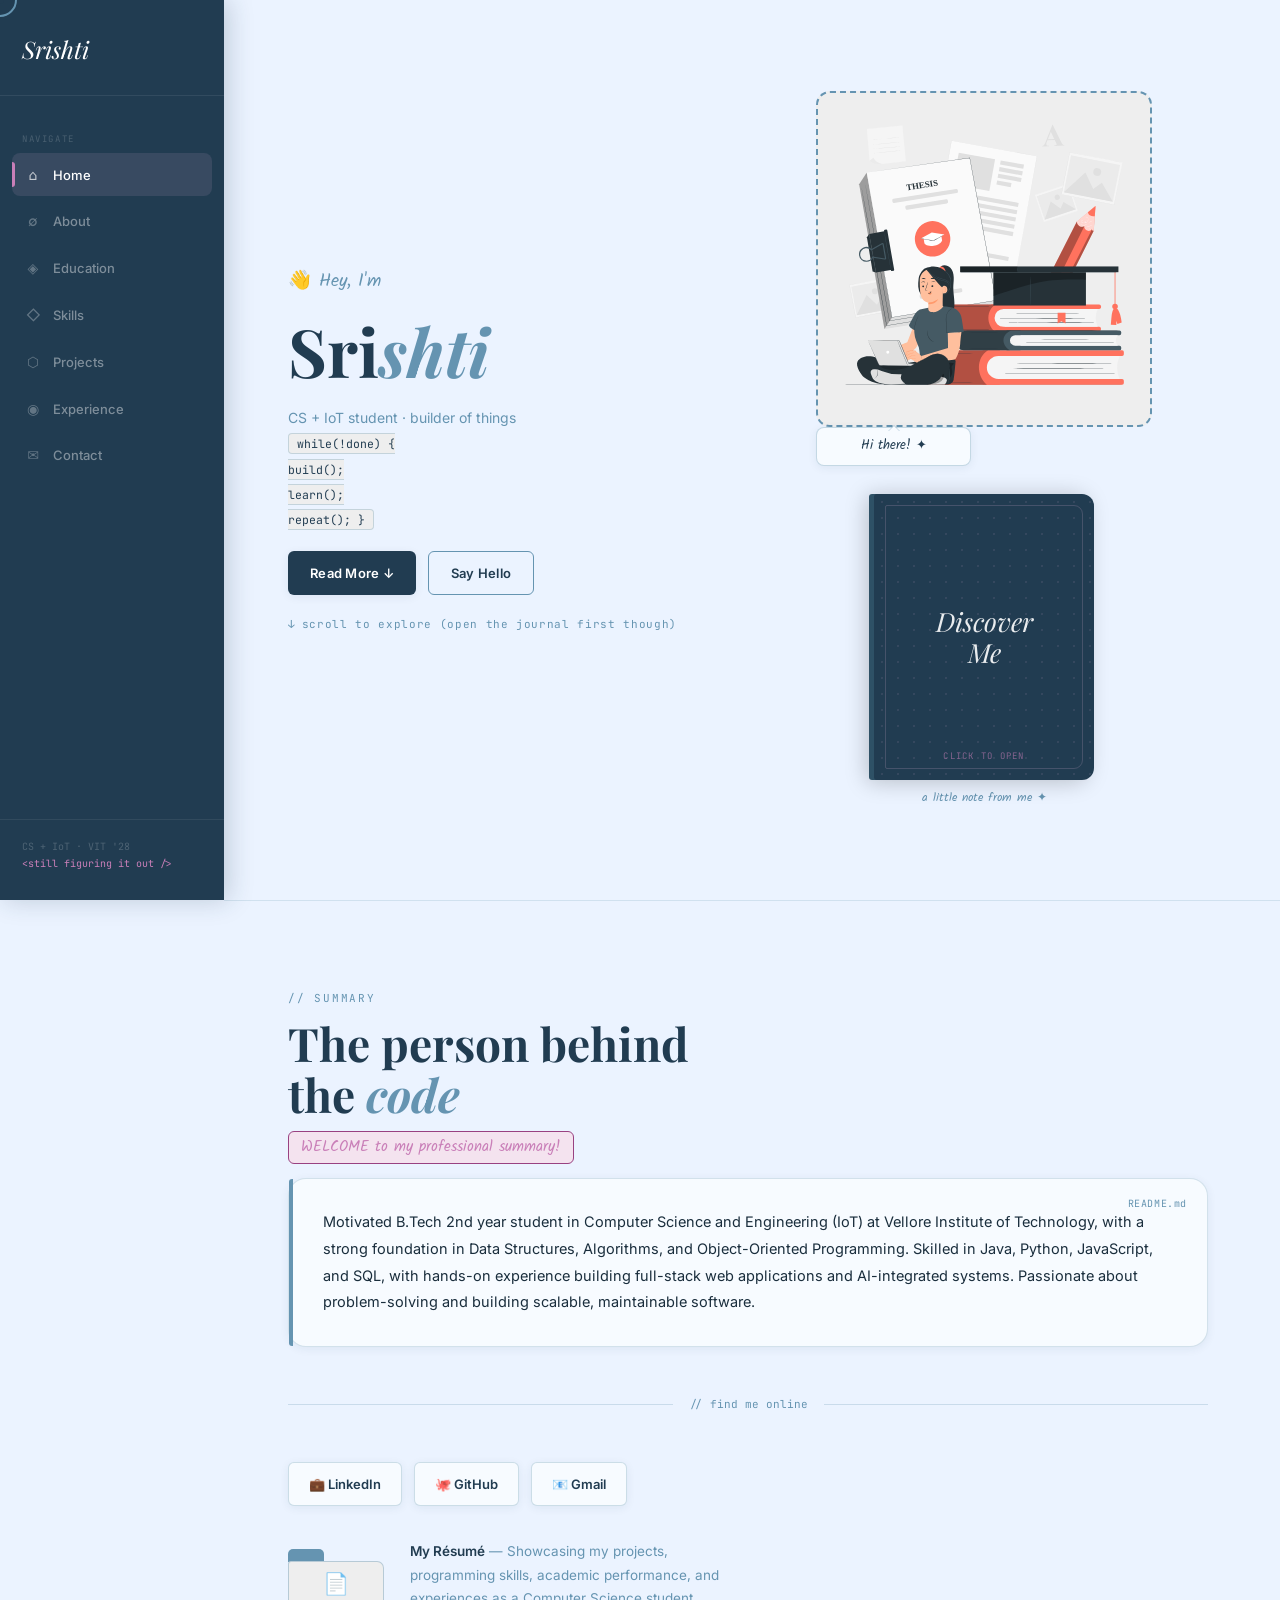
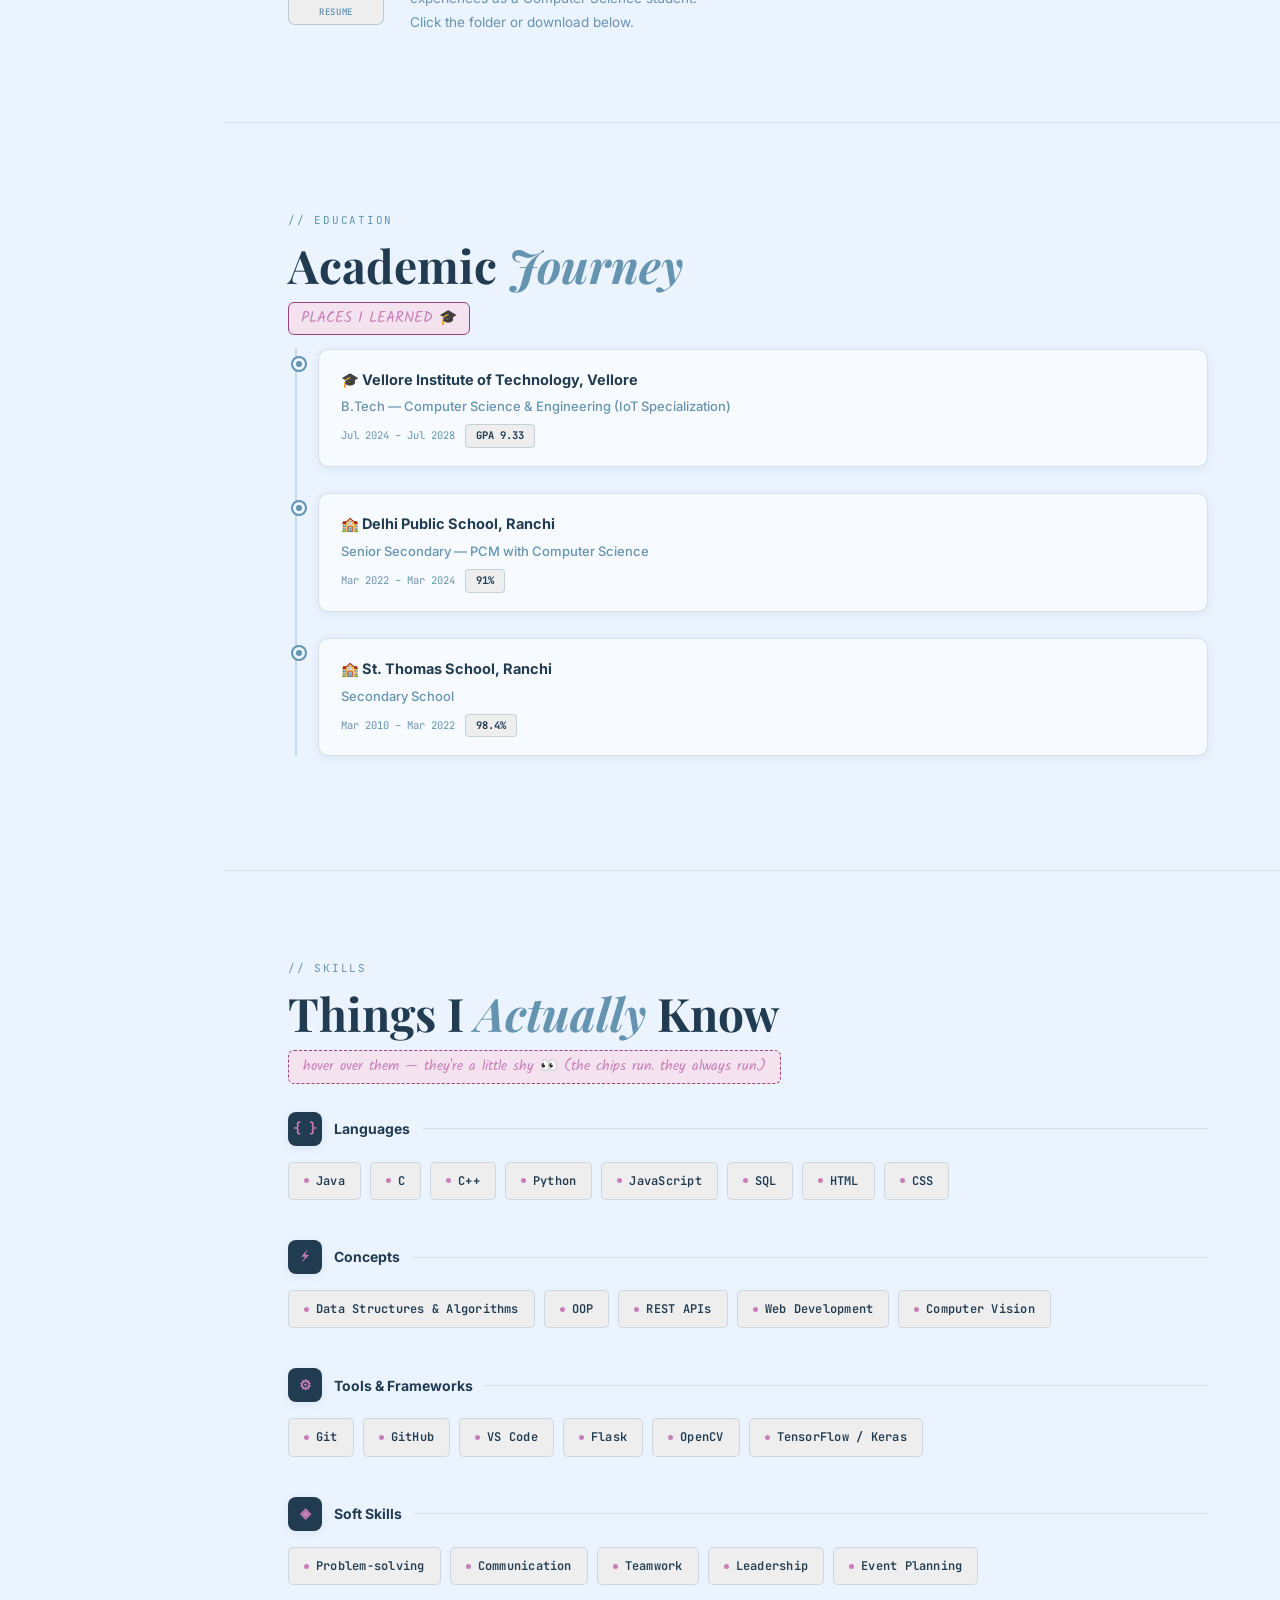
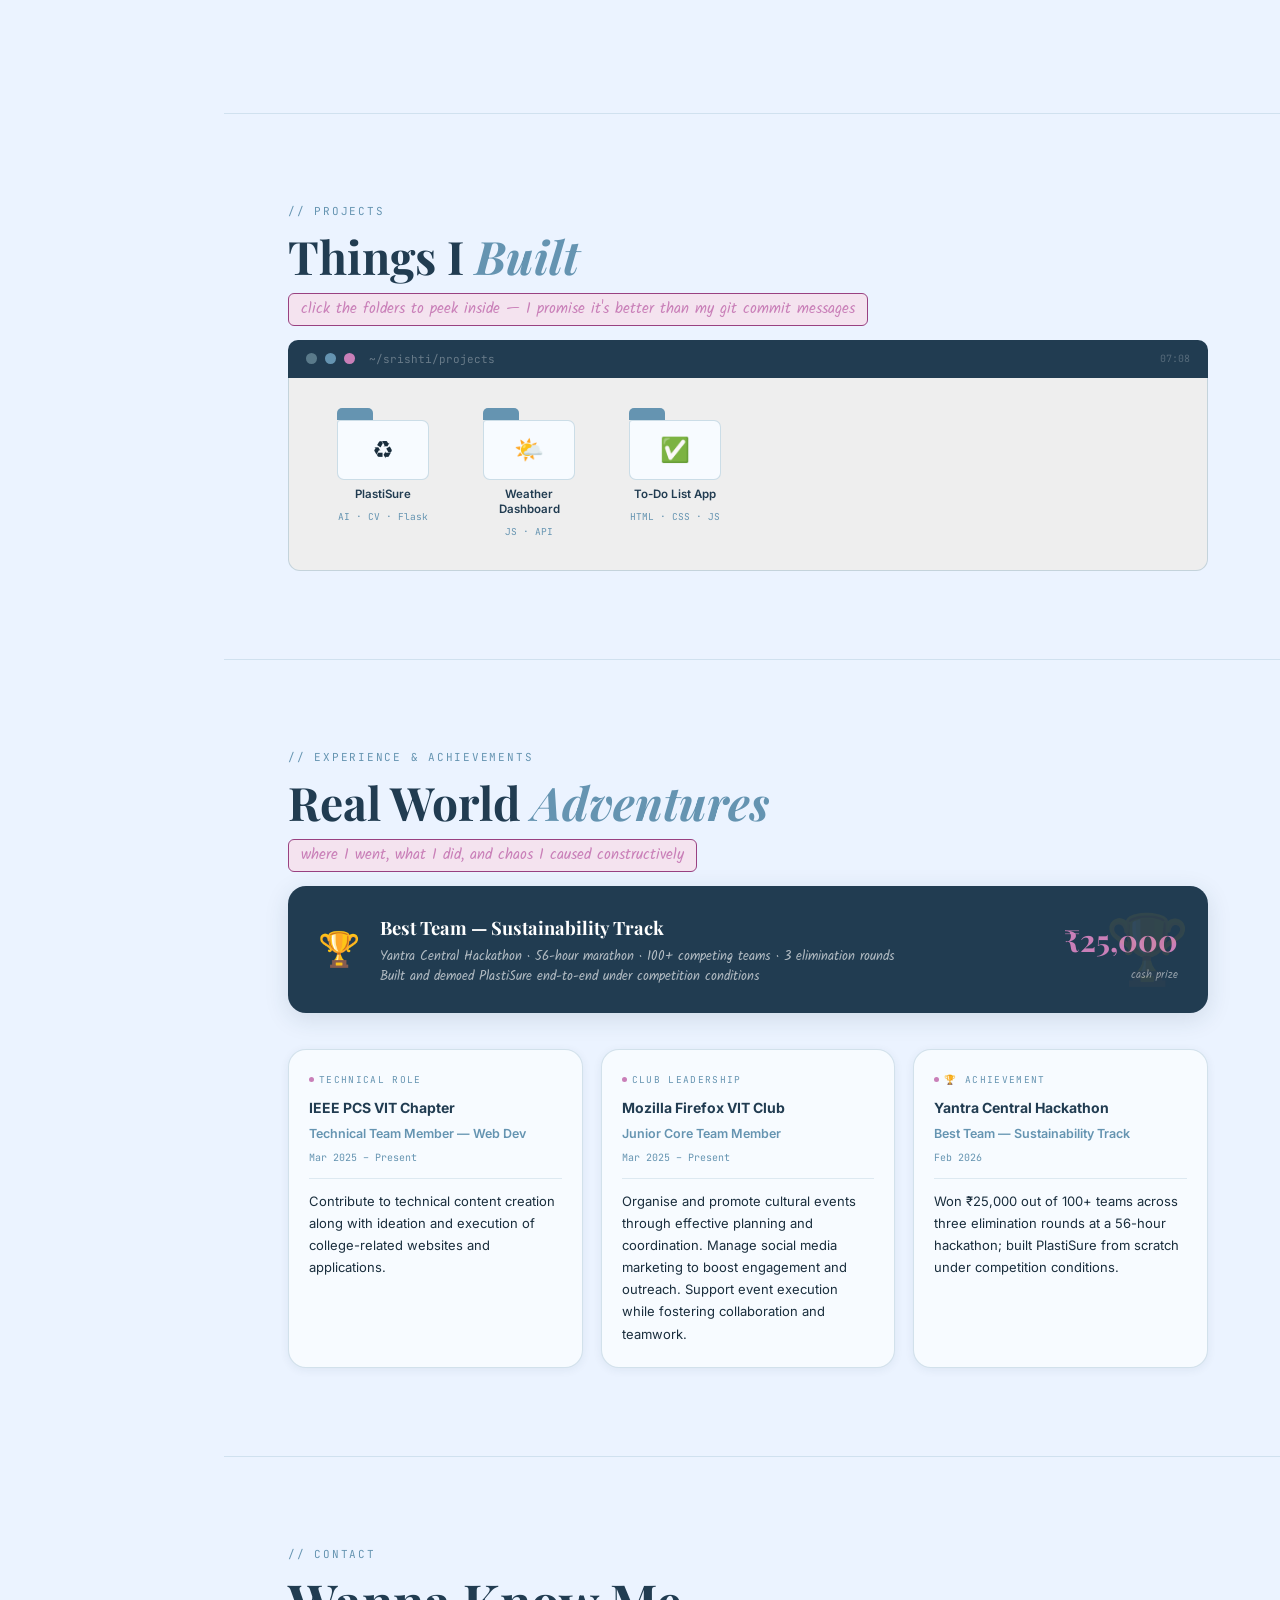
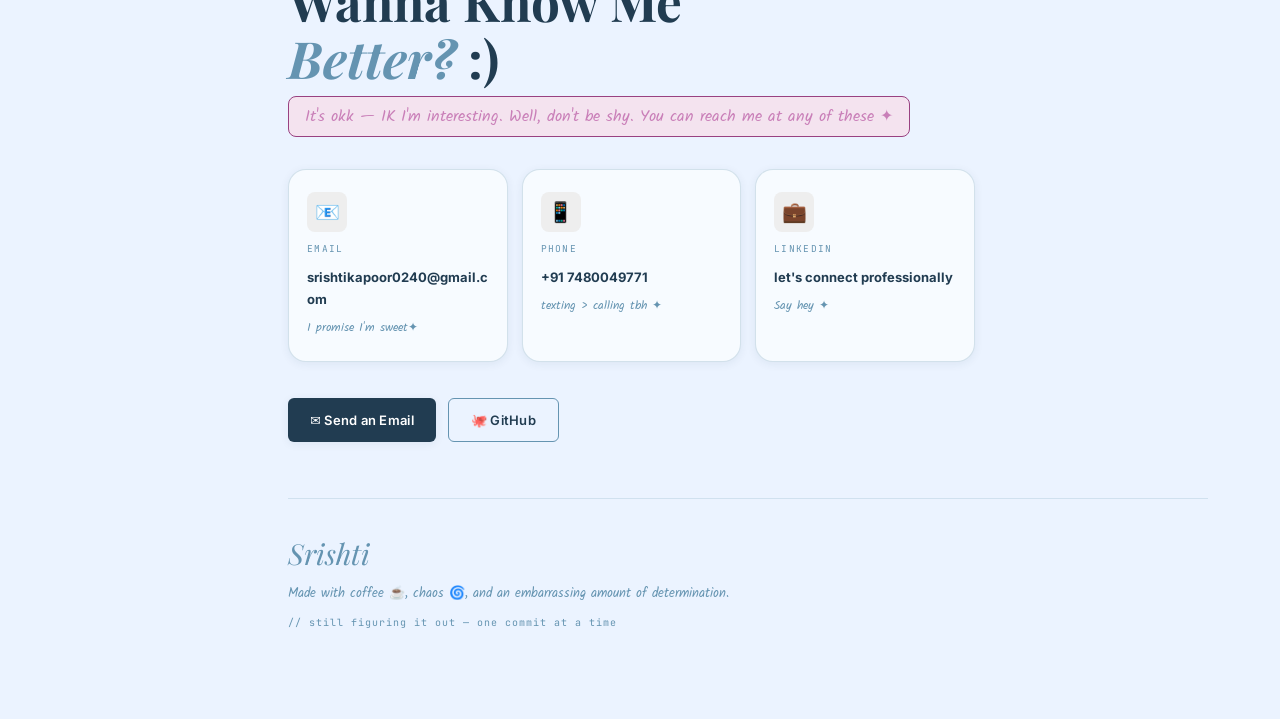
==== commit c2ed9571: "links and urls" ====
--- a/index.html
+++ b/index.html
@@ -54,7 +54,7 @@
   <nav class="sidebar">
     <div class="sidebar-logo">
       <div class="logo-name">Srishti</div>
-      <div class="logo-tag">// portfolio v1.0</div>
+      
     </div>
 
     <ul class="nav-links">
@@ -125,14 +125,6 @@
       <!-- Right: SVG character + journal -->
       <div class="hero-right">
 
-        <!-- ================================================
-             SVG CHARACTER
-             HOW TO ADD YOURS:
-             1. Find the .svg-placeholder div below
-             2. Delete it entirely
-             3. Paste your <svg ...>...</svg> code in its place
-             4. Done — floating animation is automatic!
-             ================================================ -->
         <div class="char-wrap">
           <div class="svg-area">
             <div class="svg-placeholder">
@@ -184,7 +176,7 @@
       <h2 class="sec-title">The person behind<br>the <em>code</em></h2>
 
       <span class="snark">
-        professional summary — no buzzwords, I promise (mostly)
+        WELCOME to my professional summary!
       </span>
 
       <div class="summary-card" data-rev>
@@ -199,9 +191,9 @@
       <div class="divider"><span>// find me online</span></div>
 
       <div class="links-row" data-rev>
-        <a href="https://linkedin.com/in/your-profile" target="_blank" class="link-pill">💼 LinkedIn</a>
-        <a href="https://github.com/your-username"     target="_blank" class="link-pill">🐙 GitHub</a>
-        <a href="mailto:srishti@gmail.com"                              class="link-pill">📧 Gmail</a>
+        <a href="https://www.linkedin.com/in/srishti-kapoor-037b30342/" target="_blank" class="link-pill">💼 LinkedIn</a>
+        <a href="https://github.com/srishtikapoor0240"     target="_blank" class="link-pill">🐙 GitHub</a>
+        <a href="mailto:srishtikapoor0240@gmail.com"                              class="link-pill">📧 Gmail</a>
       </div>
 
       <div class="resume-row" data-rev>
@@ -213,8 +205,7 @@
           </div>
         </div>
         <p class="resume-note">
-          <strong>My Résumé</strong> — everything compiled into one document
-          (unlike my actual life, which is organized chaos at best). Click the folder or download below.
+          <strong>My Résumé</strong> — Showcasing my projects, programming skills, academic performance, and  experiences as a Computer Science student. Click the folder or download below.
         </p>
       </div>
     </section>
@@ -225,7 +216,7 @@
       <h2 class="sec-title">Academic <em>Journey</em></h2>
 
       <span class="snark">
-        the schools that (mostly) survived me 🎓
+        PLACES I LEARNED 🎓
       </span>
 
       <div class="edu-line">
@@ -387,7 +378,7 @@
             <div class="fstack">HTML · CSS · JS</div>
           </div>
 
-          <!-- Placeholder folders — fill these in! -->
+          <!-- Placeholder folders — fill these in! 
           <div class="folder-item" onclick="openModal('mPh4')">
             <div class="fg"><div class="fg-tab"></div><div class="fg-body"><span class="fi">❓</span></div></div>
             <div class="fn">Your Project</div>
@@ -398,7 +389,7 @@
             <div class="fg"><div class="fg-tab"></div><div class="fg-body"><span class="fi">🚀</span></div></div>
             <div class="fn">Your Project</div>
             <div class="fstack">add stack here</div>
-          </div>
+          </div>-->
 
         </div>
       </div>
@@ -480,39 +471,39 @@
 
       <div class="contact-grid">
 
-        <a href="mailto:srishti@gmail.com" class="contact-card" data-copy="srishti@gmail.com">
+        <a href="mailto:srishtikapoor0240@gmail.com" class="contact-card" data-copy="srishtikapoor0240@gmail.com">
           <div class="cc-ico">📧</div>
           <div class="cc-l">Email</div>
-          <div class="cc-v">srishti@gmail.com</div>
-          <div class="cc-s">I promise I'm not intimidating ✦</div>
+          <div class="cc-v">srishtikapoor0240@gmail.com</div>
+          <div class="cc-s">I promise I'm sweet✦</div>
         </a>
 
-        <a href="tel:9876543210" class="contact-card" data-copy="9876543210">
+        <a href="tel:7480049771" class="contact-card" data-copy="7480049771">
           <div class="cc-ico">📱</div>
           <div class="cc-l">Phone</div>
-          <div class="cc-v">+91 9876543210</div>
+          <div class="cc-v">+91 7480049771</div>
           <div class="cc-s">texting > calling tbh ✦</div>
         </a>
 
-        <a href="https://linkedin.com/in/your-profile" target="_blank" class="contact-card">
+        <a href="https://www.linkedin.com/in/srishti-kapoor-037b30342/" target="_blank" class="contact-card">
           <div class="cc-ico">💼</div>
           <div class="cc-l">LinkedIn</div>
           <div class="cc-v">let's connect professionally</div>
-          <div class="cc-s">add your URL here ✦</div>
+          <div class="cc-s">Say hey ✦</div>
         </a>
 
       </div>
 
       <div class="cta-row">
         <a href="mailto:srishti@gmail.com?subject=Hi Srishti! ✦" class="btn btn-primary">✉ Send an Email</a>
-        <a href="https://github.com/your-username" target="_blank" class="btn btn-ghost">🐙 GitHub</a>
+        <a href="https://github.com/srishtikapoor0240" target="_blank" class="btn btn-ghost">🐙 GitHub</a>
       </div>
 
       <!-- Footer signature -->
       <div class="footer-sig">
         <div class="sig-name">Srishti</div>
-        <div class="sig-sub">Made with chai ☕, chaos 🌀, and an embarrassing amount of determination.</div>
-        <div class="sig-mono">// still figuring it out — one "What am I even doing?" at a time</div>
+        <div class="sig-sub">Made with coffee ☕, chaos 🌀, and an embarrassing amount of determination.</div>
+        <div class="sig-mono">// still figuring it out — one commit at a time</div>
       </div>
 
     </section>
@@ -531,19 +522,23 @@
         <div class="m-ico">📄</div>
         <div>
           <div class="m-title">My Résumé</div>
-          <div class="m-sub">everything compiled into one document (unlike my room)</div>
+          <div class="m-sub">Showcasing my projects, programming skills, academic performance, and  experiences as a Computer Science student</div>
         </div>
       </div>
       <div style="background:var(--grey);border:2px dashed rgba(101,148,177,.4);border-radius:10px;padding:36px;text-align:center;">
         <p style="font-family:var(--font-h);color:var(--muted);font-size:14px;line-height:1.8;">
-          📎 Add your resume here!<br><br>
+          <br><br>
           <span style="font-family:var(--font-m);font-size:11px;color:var(--mid);">
-            Replace with &lt;iframe src="resume.pdf"&gt;<br>
-            or an &lt;a href&gt; download link
+            <iframe 
+  src="resume_Srishti.pdf" 
+  width="100%" 
+  height="400px"
+  style="border:none; border-radius:12px;">
+</iframe>
           </span>
         </p>
       </div>
-      <a href="#" class="btn btn-primary" style="margin-top:18px;">⬇ Download PDF</a>
+      
     </div>
   </div>
 
@@ -623,7 +618,7 @@
     </div>
   </div>
 
-  <!-- Placeholder 4 -->
+  <!-- Placeholder 4 
   <div class="overlay" id="mPh4">
     <div class="modal">
       <button class="modal-x" onclick="closeModal('mPh4')">✕</button>
@@ -636,9 +631,9 @@
         </p>
       </div>
     </div>
-  </div>
-
-  <!-- Placeholder 5 -->
+  </div>-->
+
+  <!-- Placeholder 5
   <div class="overlay" id="mPh5">
     <div class="modal">
       <button class="modal-x" onclick="closeModal('mPh5')">✕</button>
@@ -650,7 +645,7 @@
         </p>
       </div>
     </div>
-  </div>
+  </div> -->
 
   <script src="script.js"></script>
 </body>
--- a/style.css
+++ b/style.css
@@ -15,13 +15,13 @@
   --bg:      #EBF3FF;
   --dark:    #213C51;
   --mid:     #6594B1;
-  --pink:    #DDAED3;
+  --pink:    #C97FB8;
   --grey:    #EEEEEE;
 
   /* derived */
   --dark-2:  #2e5166;      /* slightly lighter dark for hover states */
-  --pink-bg: #f9eef7;      /* very light pink for snark backgrounds  */
-  --pink-bd: #cfa2c4;      /* slightly deeper pink for borders        */
+  --pink-bg: #f4e3ef;
+--pink-bd: #994181;      /* slightly deeper pink for borders        */
   --text:    #1a2e3d;      /* near-black with dark tint               */
   --muted:   #6594B1;      /* = --mid, used for secondary text        */
   --white:   #F7FBFF;
@@ -137,7 +137,8 @@
 
 section {
   padding:88px 72px 88px 64px;
-  max-width:960px; position:relative;
+  max-width:none;
+  width:100%;
 }
 section + section { border-top:1px solid rgba(101,148,177,.2); }
 
@@ -210,9 +211,15 @@
    HERO
    ============================================================ */
 #hero {
-  min-height:100vh; display:grid;
+  min-height:100vh;
+  display:grid;
   grid-template-columns:1fr 1fr;
-  align-items:center; gap:48px; max-width:980px;
+  align-items:center;
+  gap:48px;
+
+  width:100%;
+  max-width:none; /* remove constraint */
+  padding-right:80px; /* optional breathing space */
 }
 .hero-left { display:flex; flex-direction:column; gap:20px; }
 
@@ -249,14 +256,30 @@
 .char-wrap { animation:flt 5s ease-in-out infinite; }
 @keyframes flt { 0%,100%{transform:translateY(0) rotate(-1.5deg)} 50%{transform:translateY(-20px) rotate(1.5deg)} }
 
-.svg-area { width:160px; height:210px; display:flex; align-items:center; justify-content:center; }
-
+.svg-area {
+  width:100%;
+  max-width:420px;
+  margin:0 auto; /* centers the whole block */
+}
 .svg-placeholder {
-  width:152px; height:202px;
-  border:2px dashed var(--mid); border-radius:14px;
-  display:flex; flex-direction:column; align-items:center; justify-content:center;
-  background:var(--grey); color:var(--muted);
-  font-family:var(--font-h); font-size:12px; text-align:center; gap:8px; padding:16px;
+  width:100%;
+  max-width:420px; /* control size here */
+  height:auto;
+
+  border:2px dashed var(--mid);
+  border-radius:14px;
+
+  display:flex;
+  align-items:center;
+  justify-content:center;
+
+  background:var(--grey);
+  padding:16px;
+}
+.svg-placeholder svg {
+  width:100%;
+  height:auto;
+  display:block;
 }
 .svg-placeholder .pi { font-size:28px; }
 
@@ -444,6 +467,7 @@
   color:var(--pink); background:var(--pink-bg);
   border:1px dashed var(--pink-bd);
   border-radius:6px; padding:4px 14px; margin-bottom:28px;
+  font-weight: 500;
 }
 
 /* ============================================================
